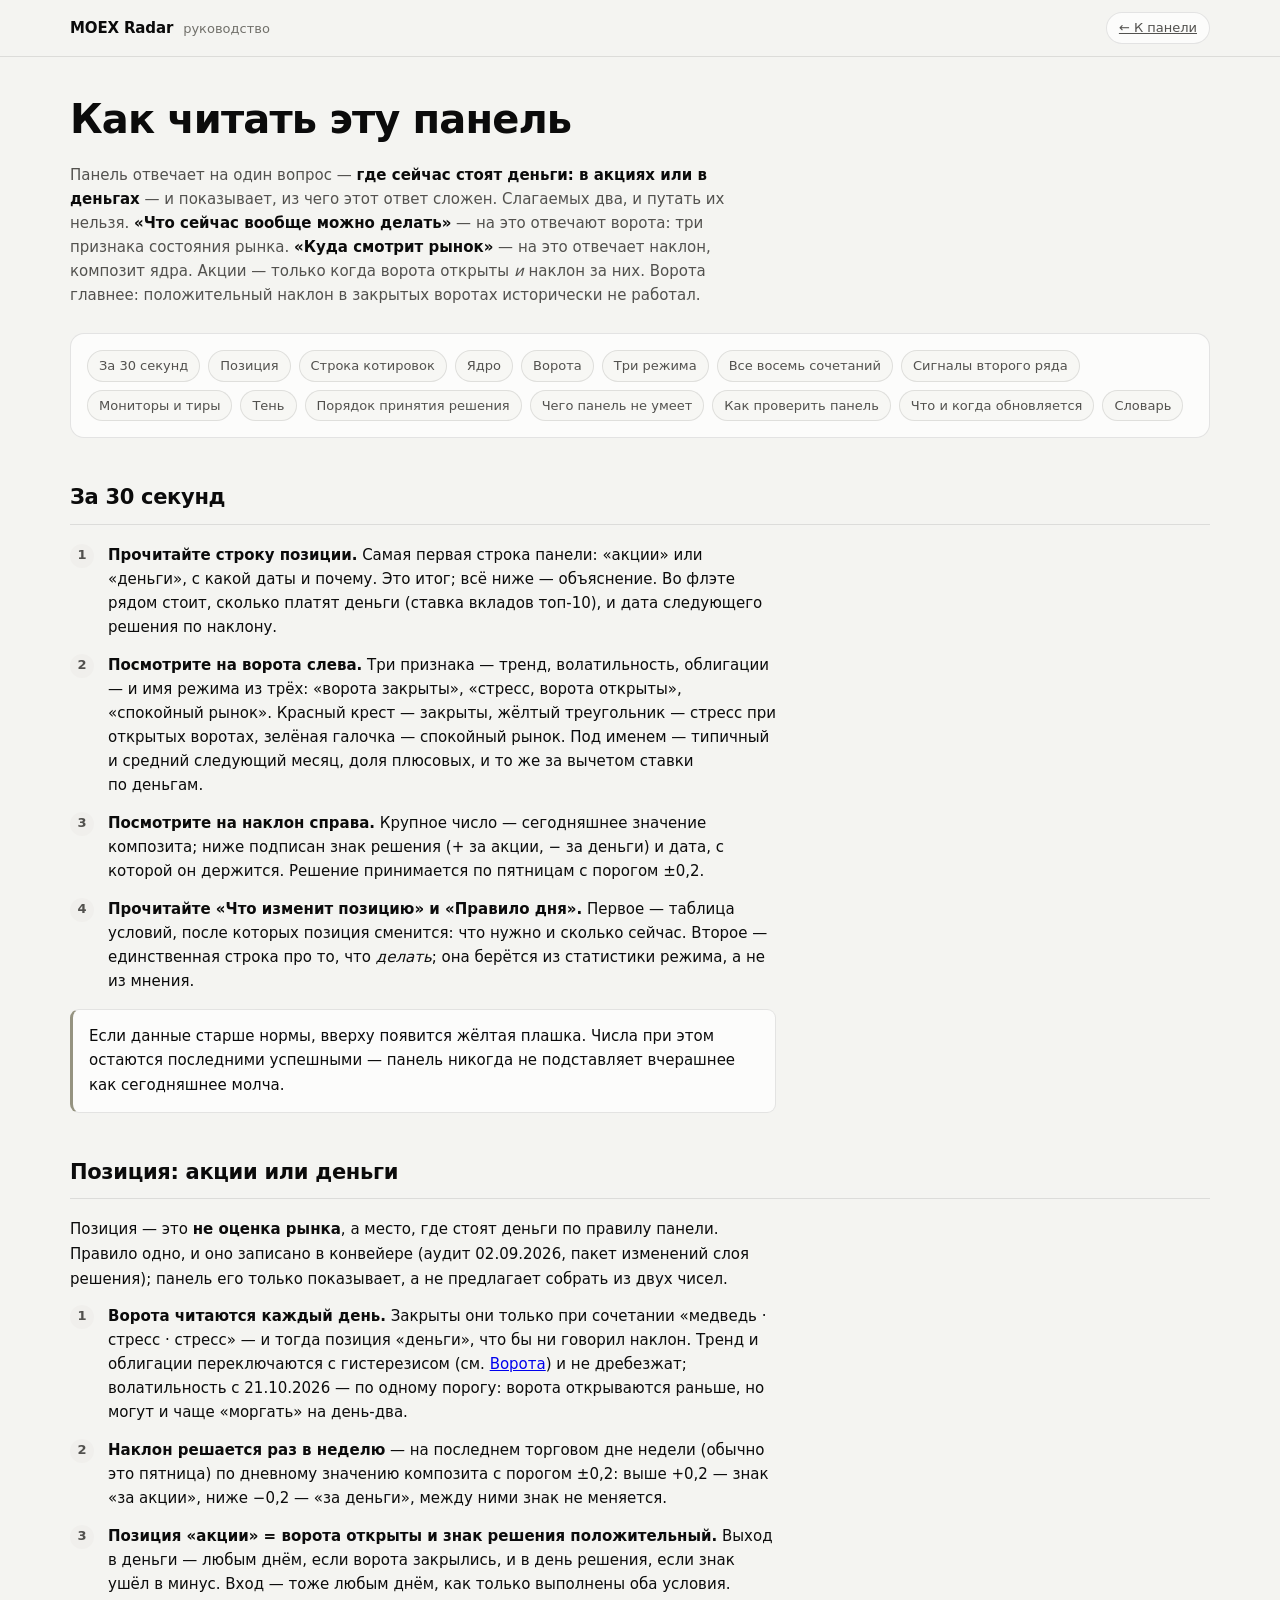
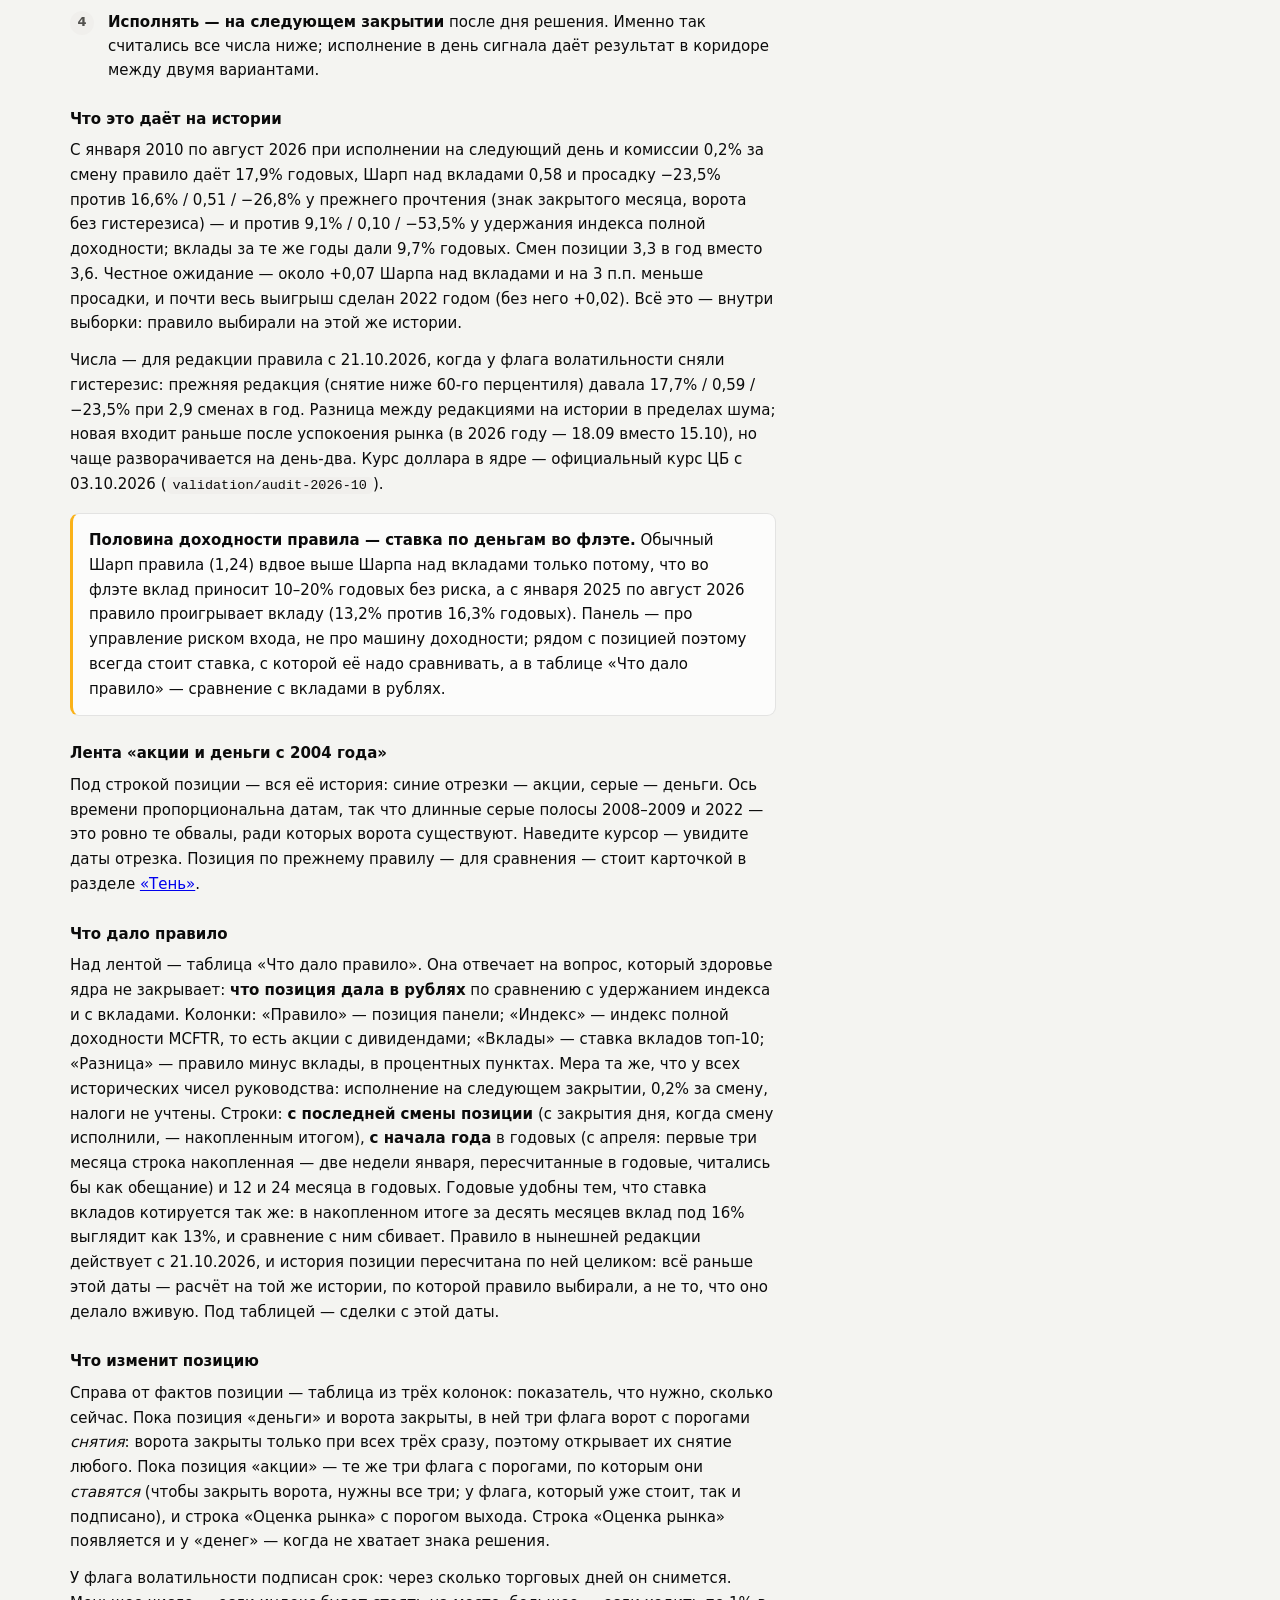
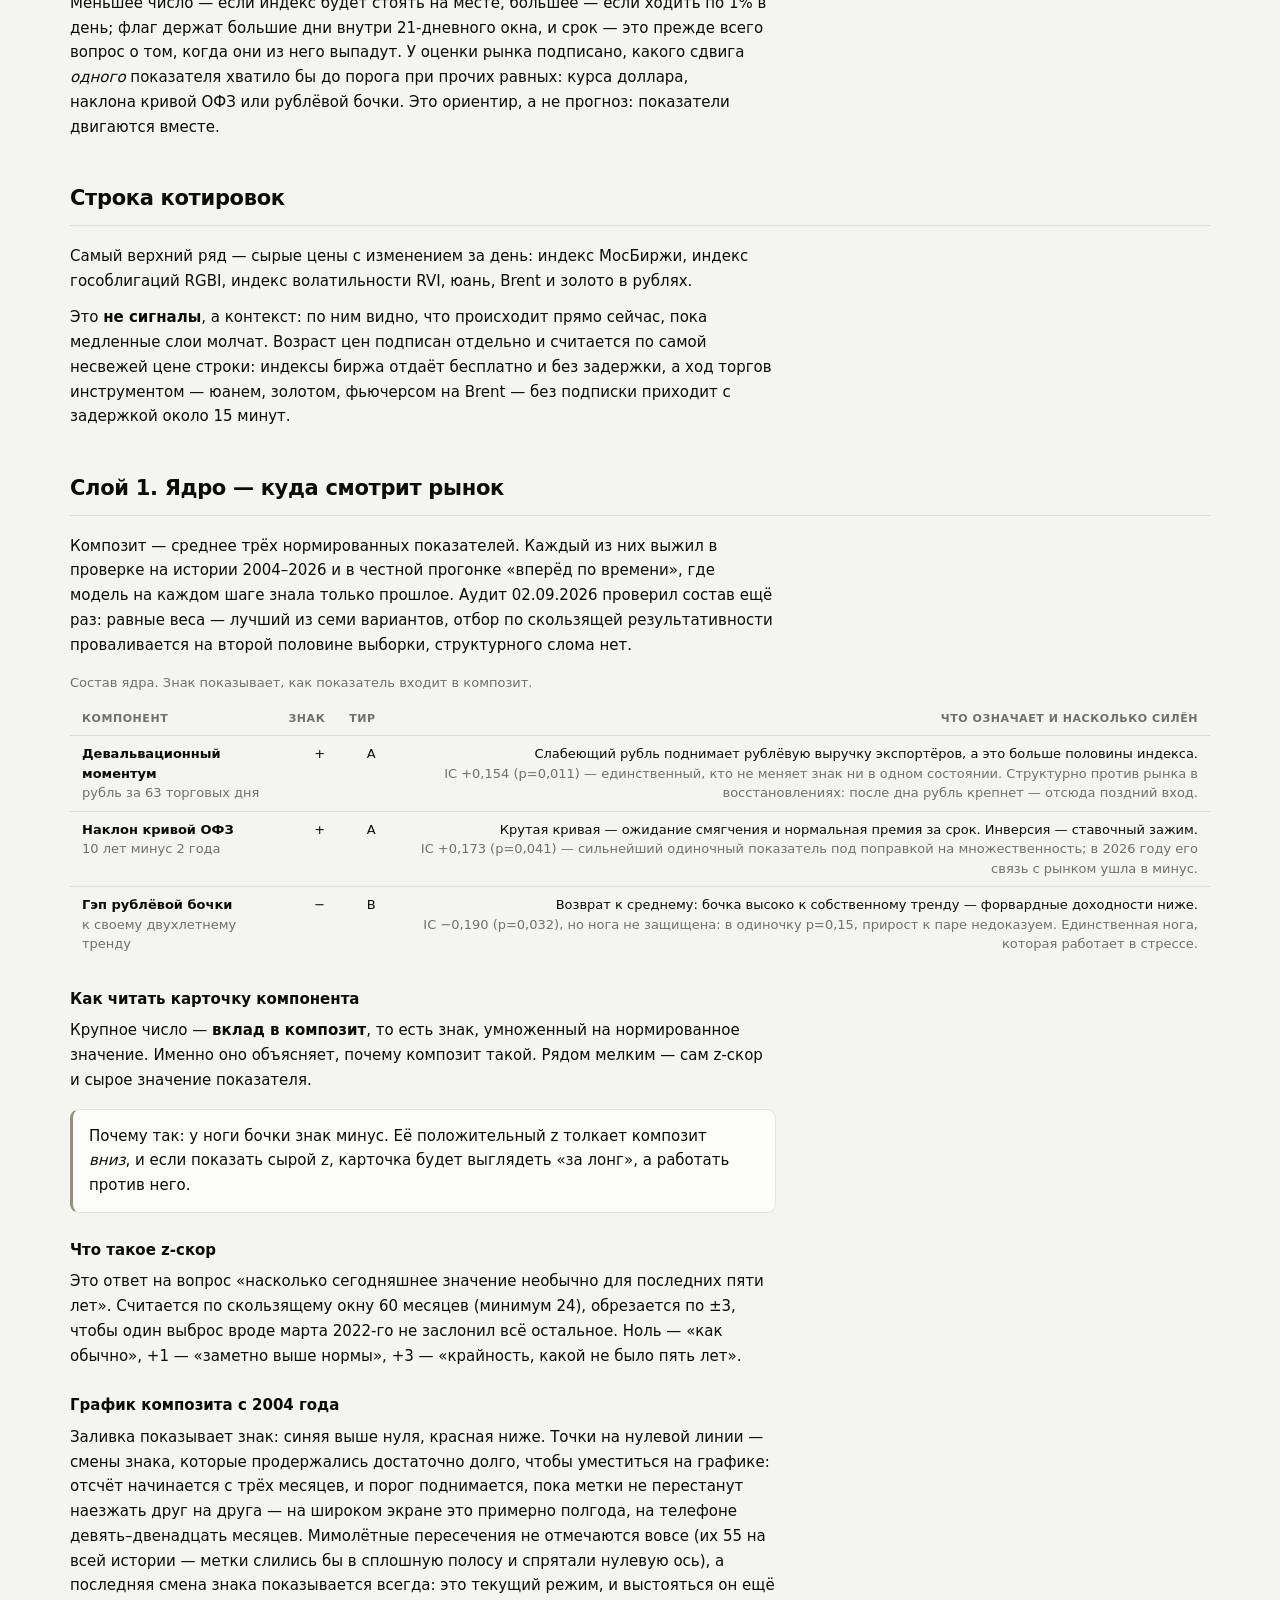
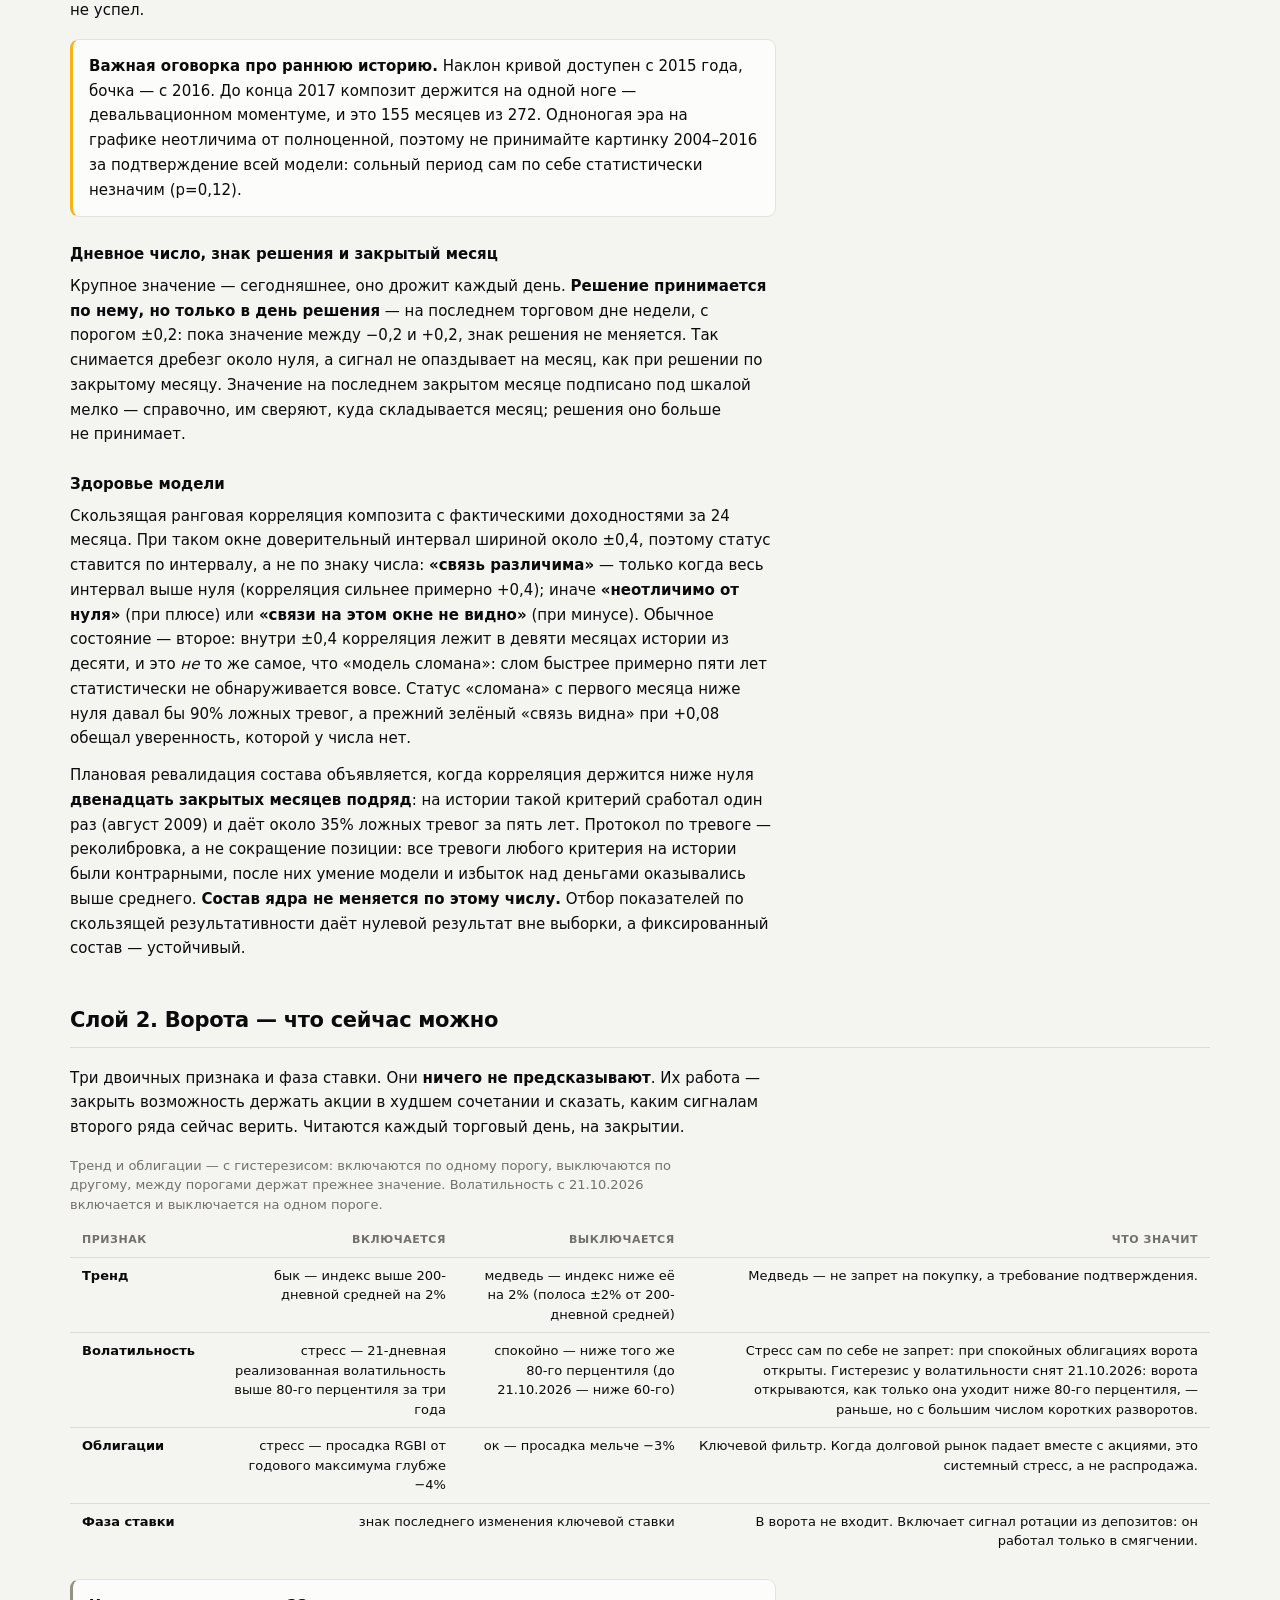
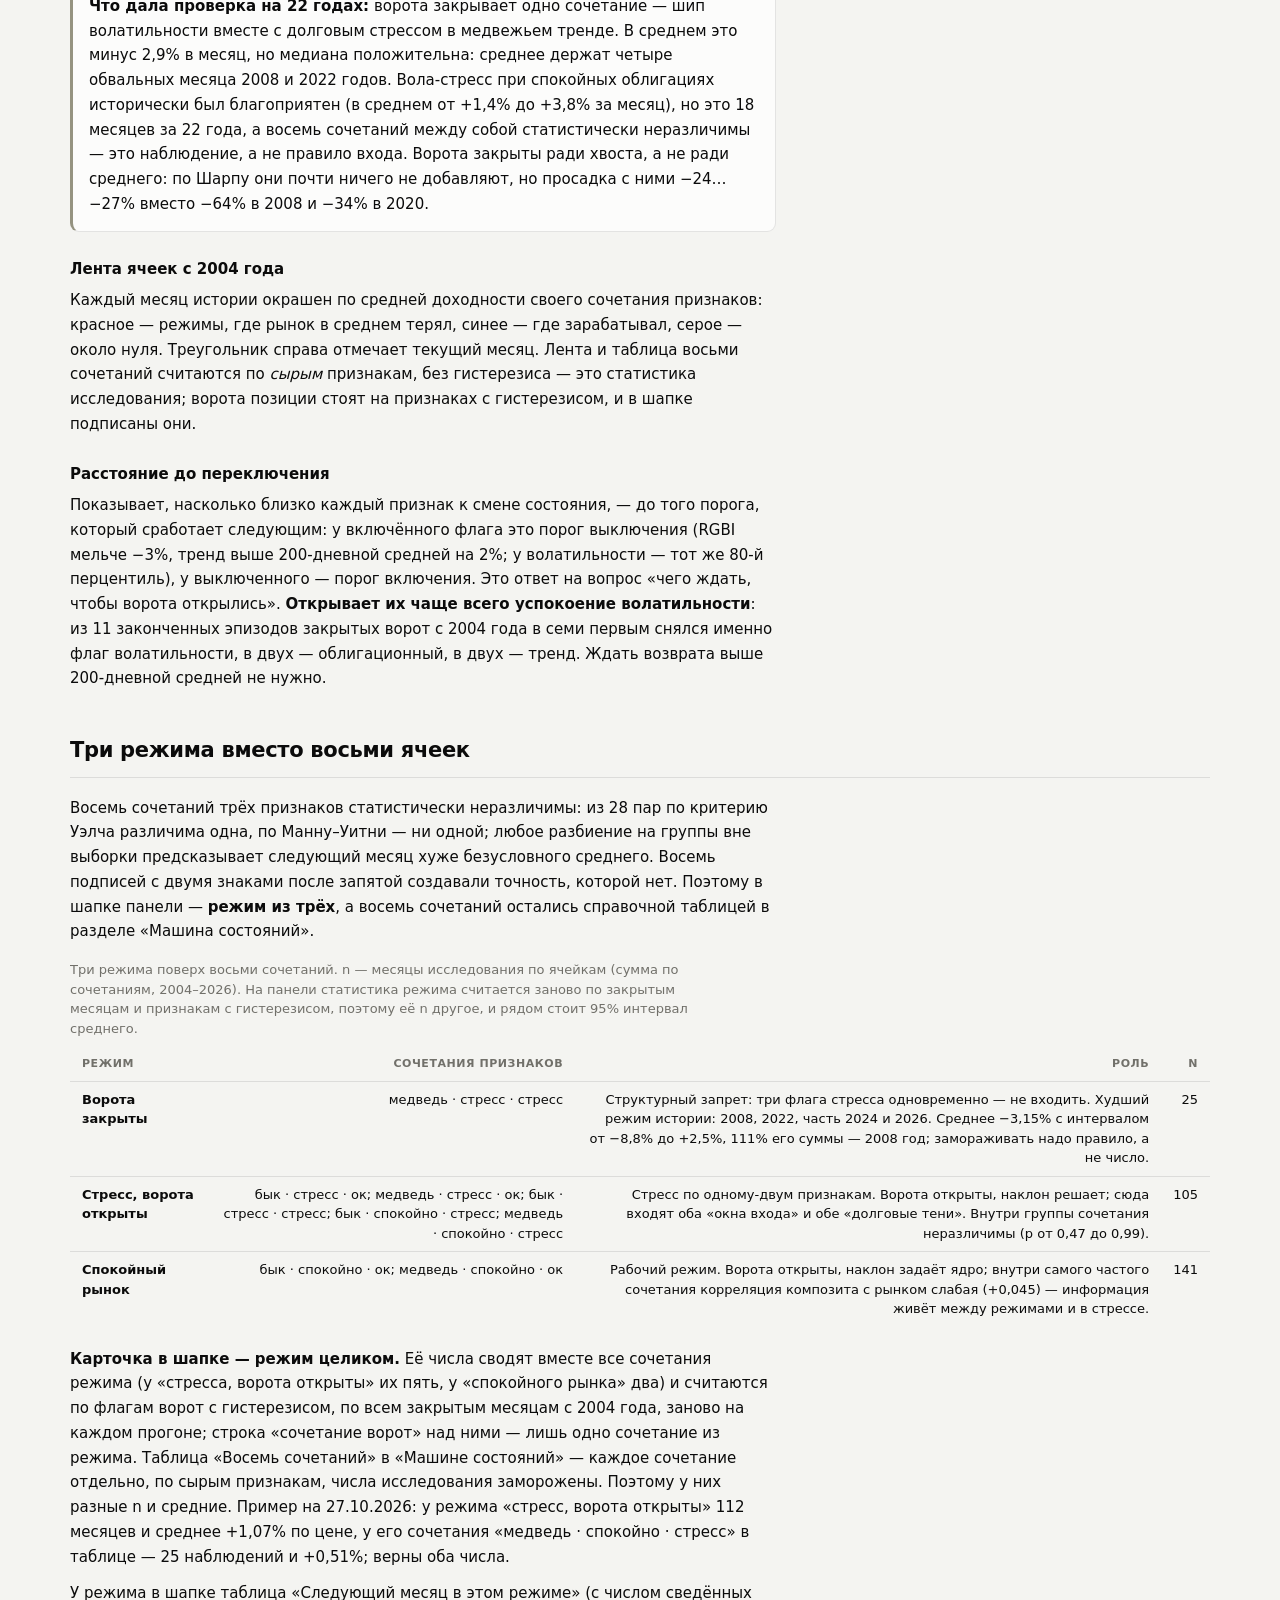
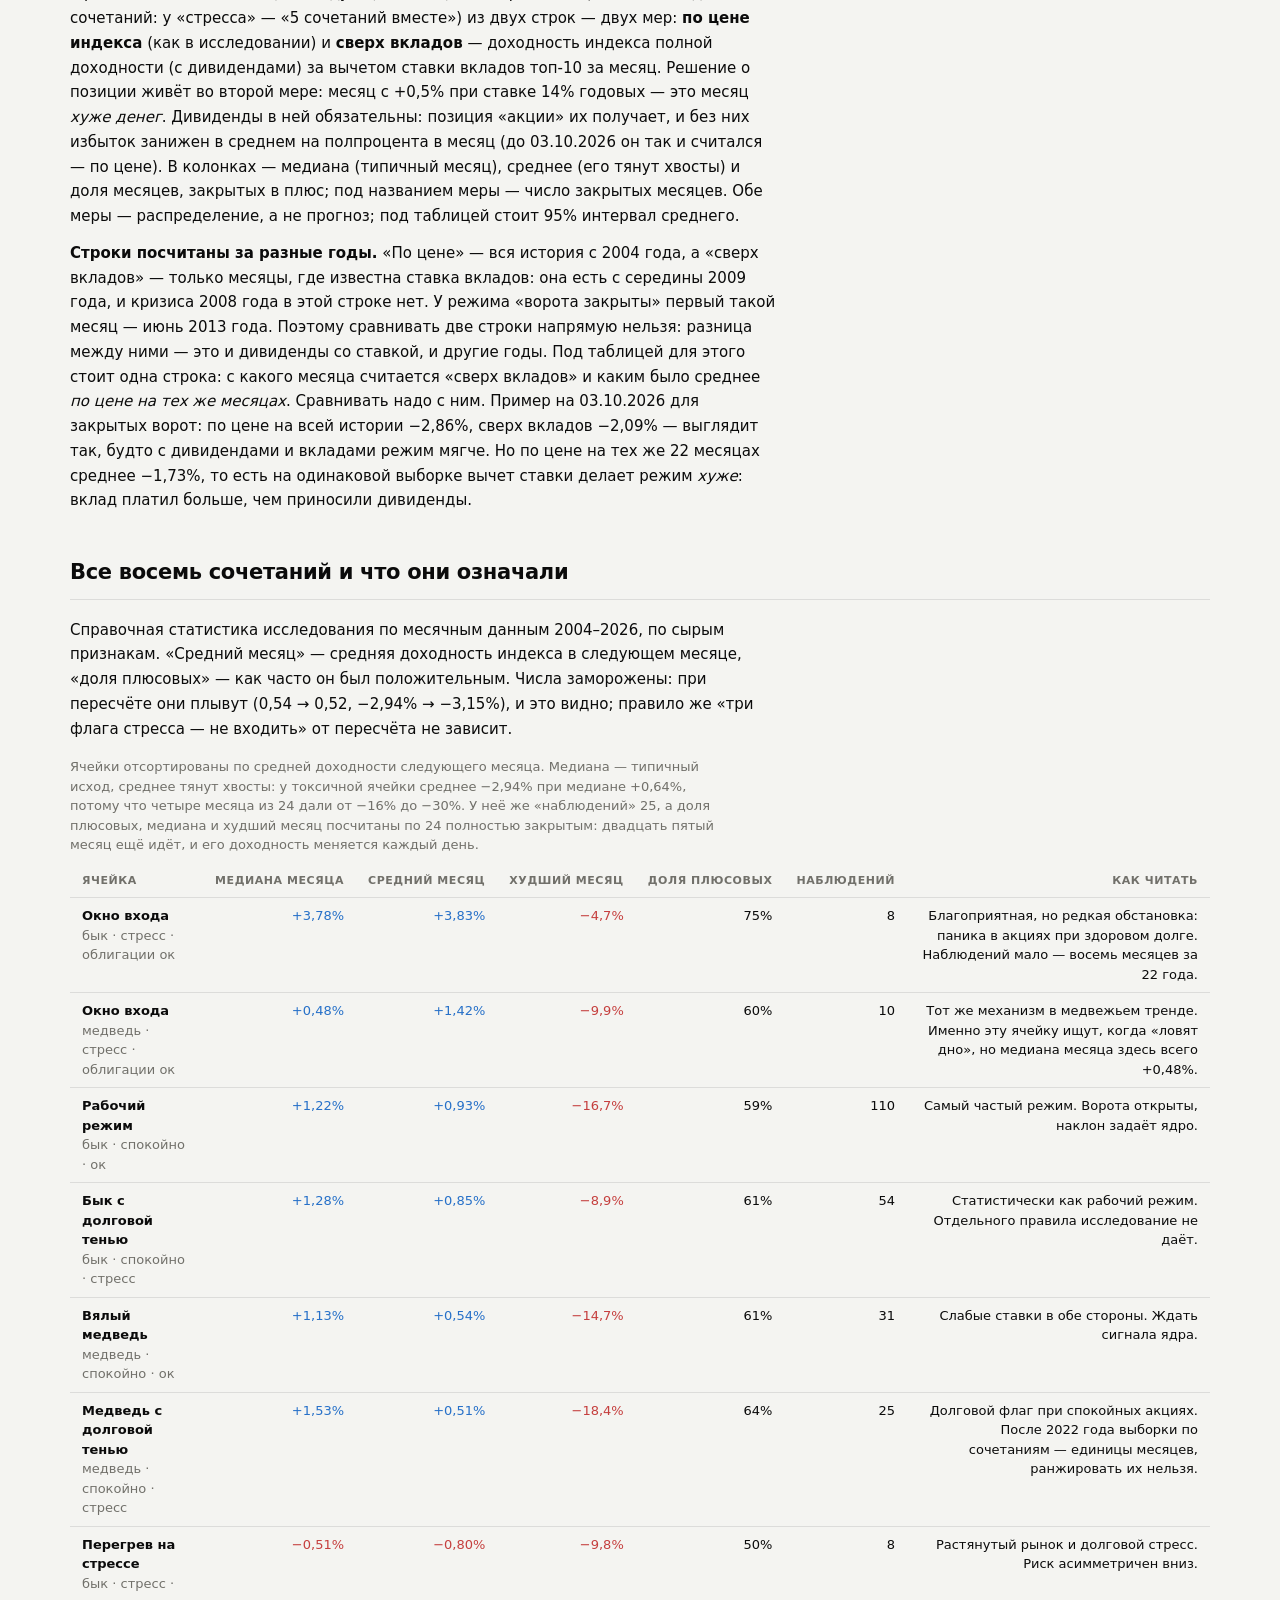
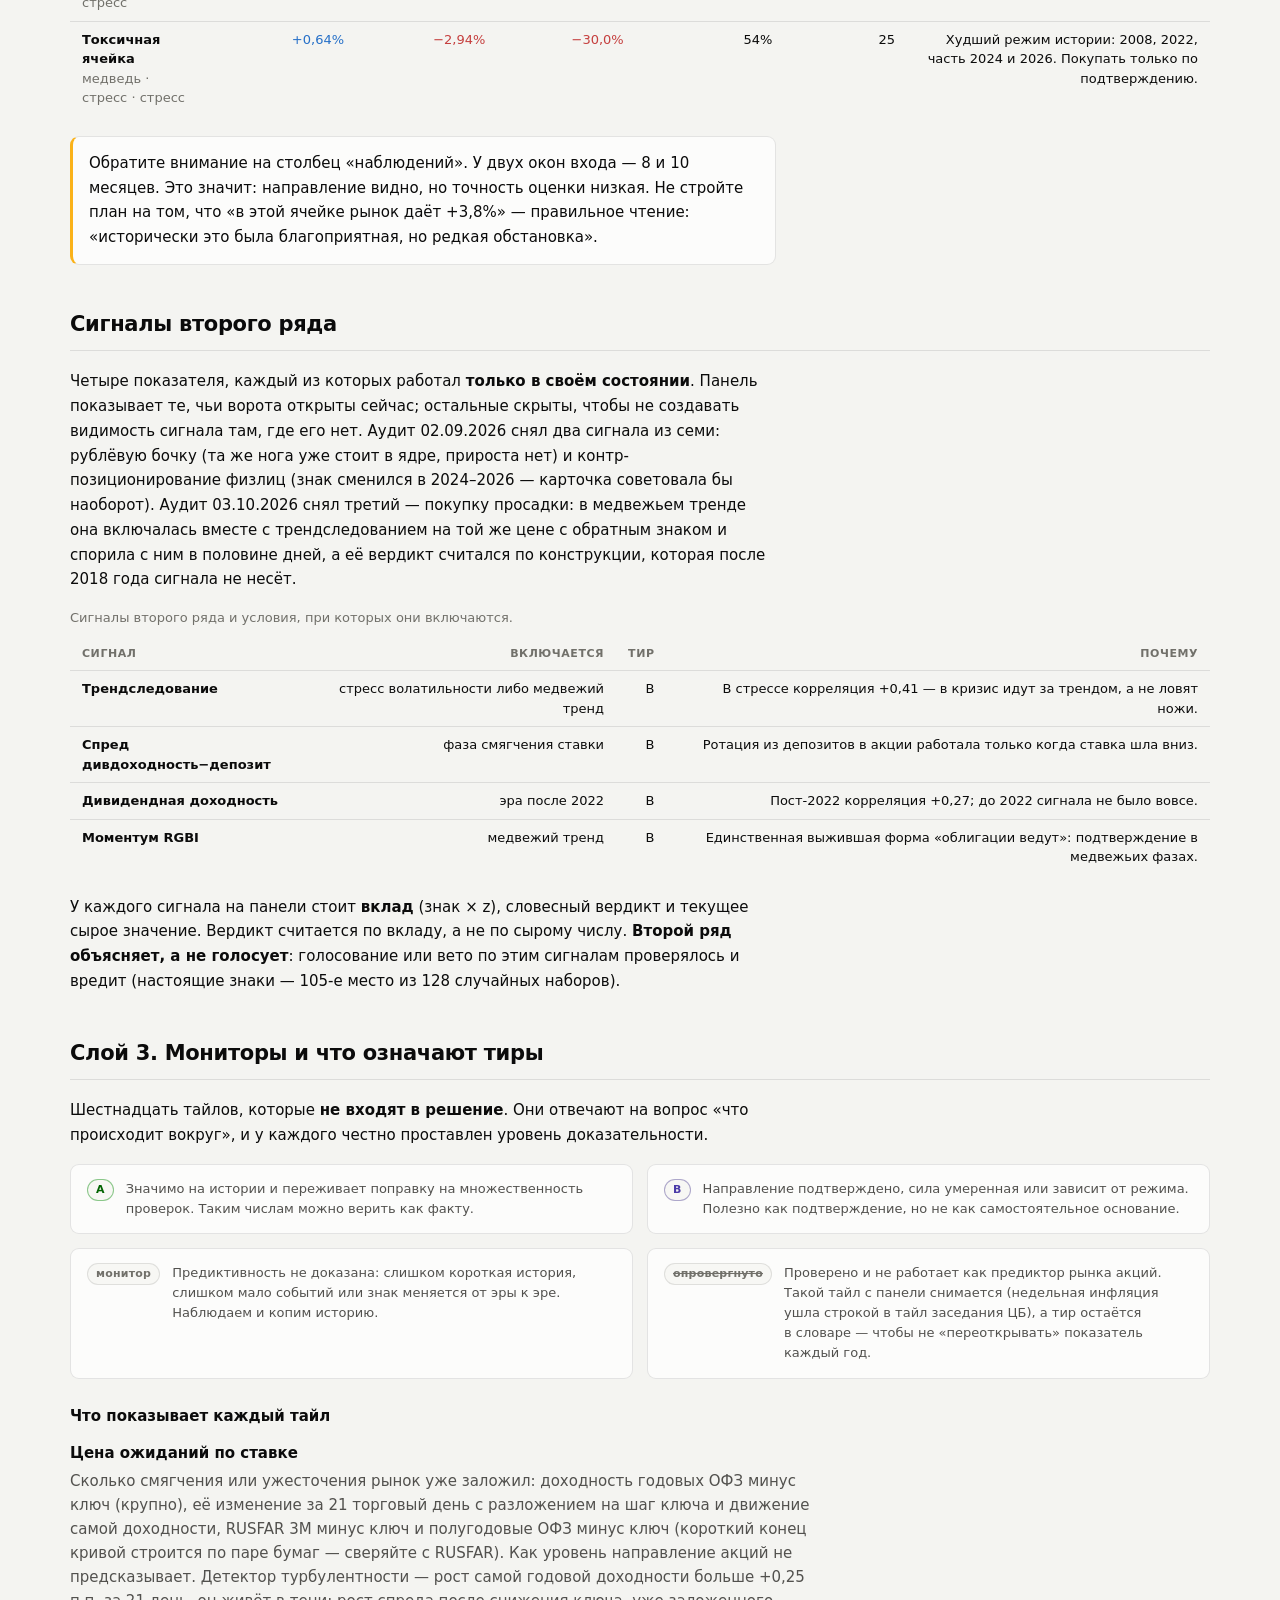
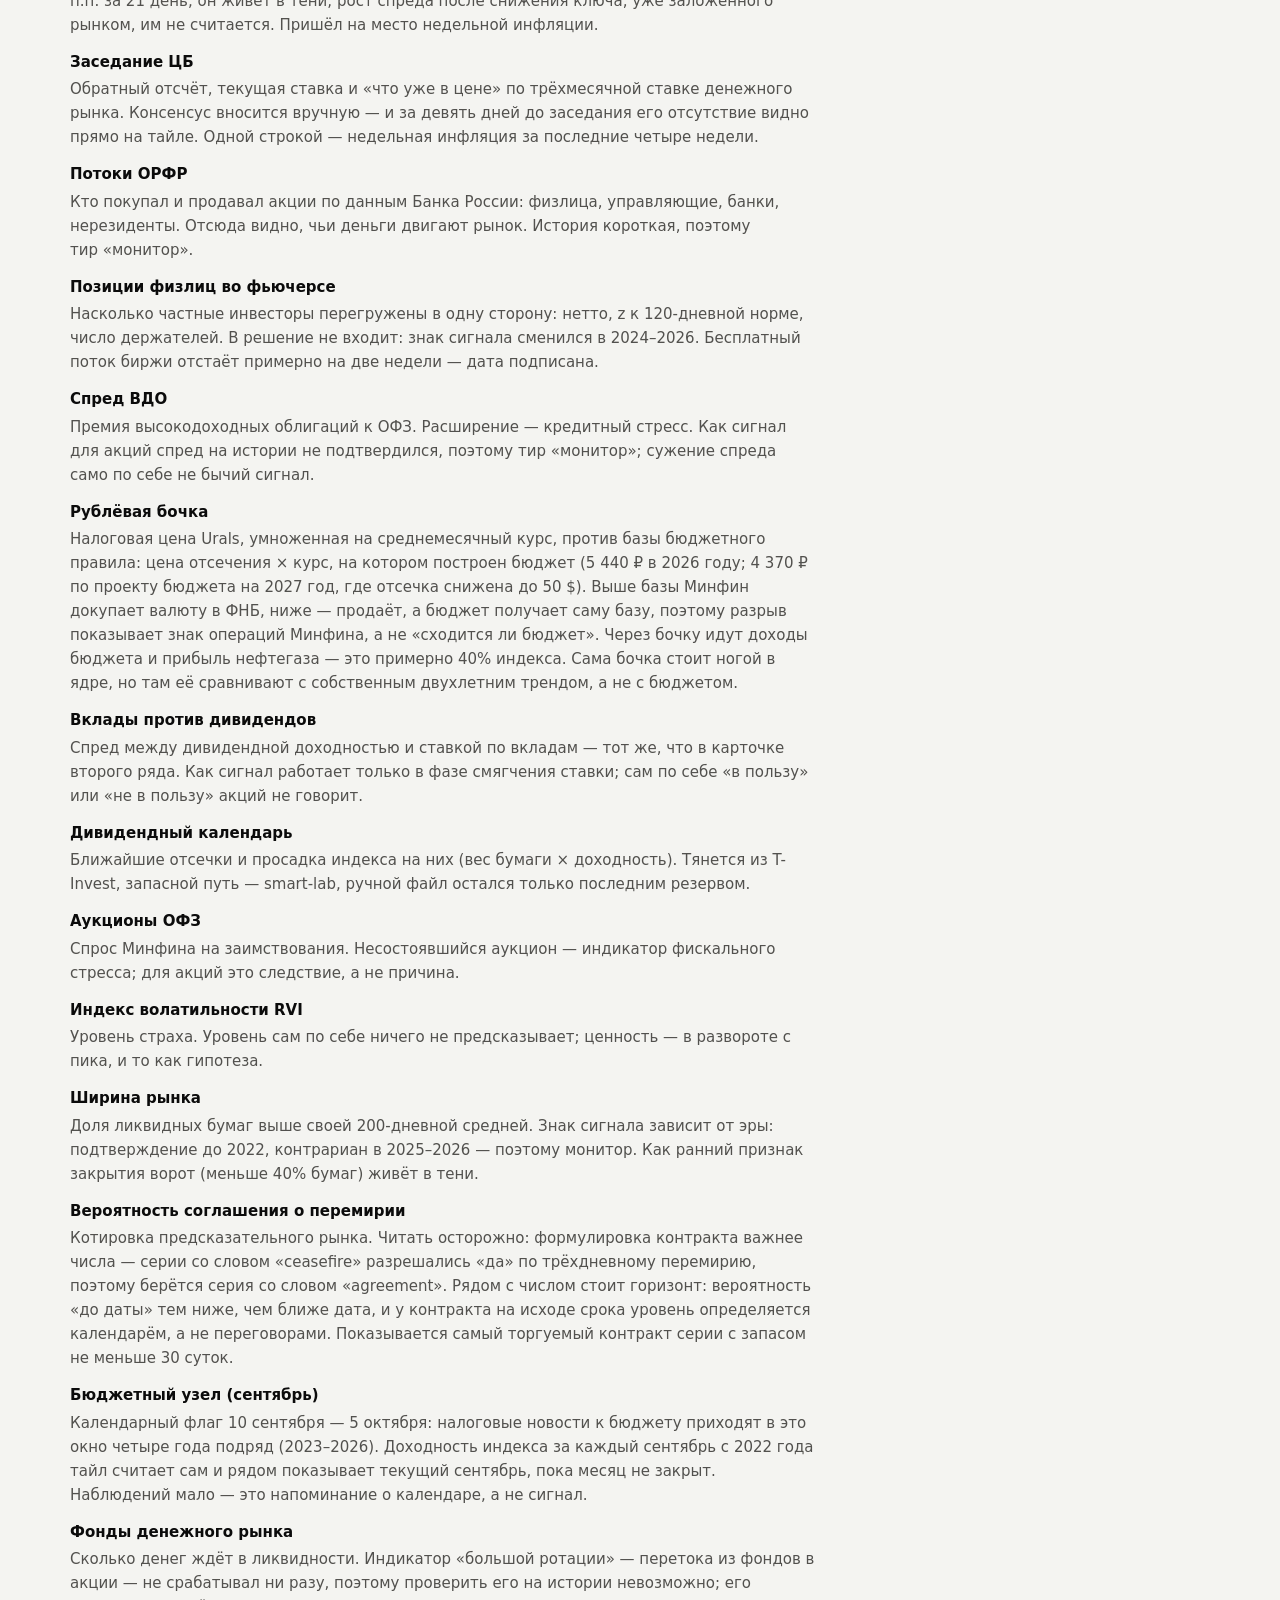
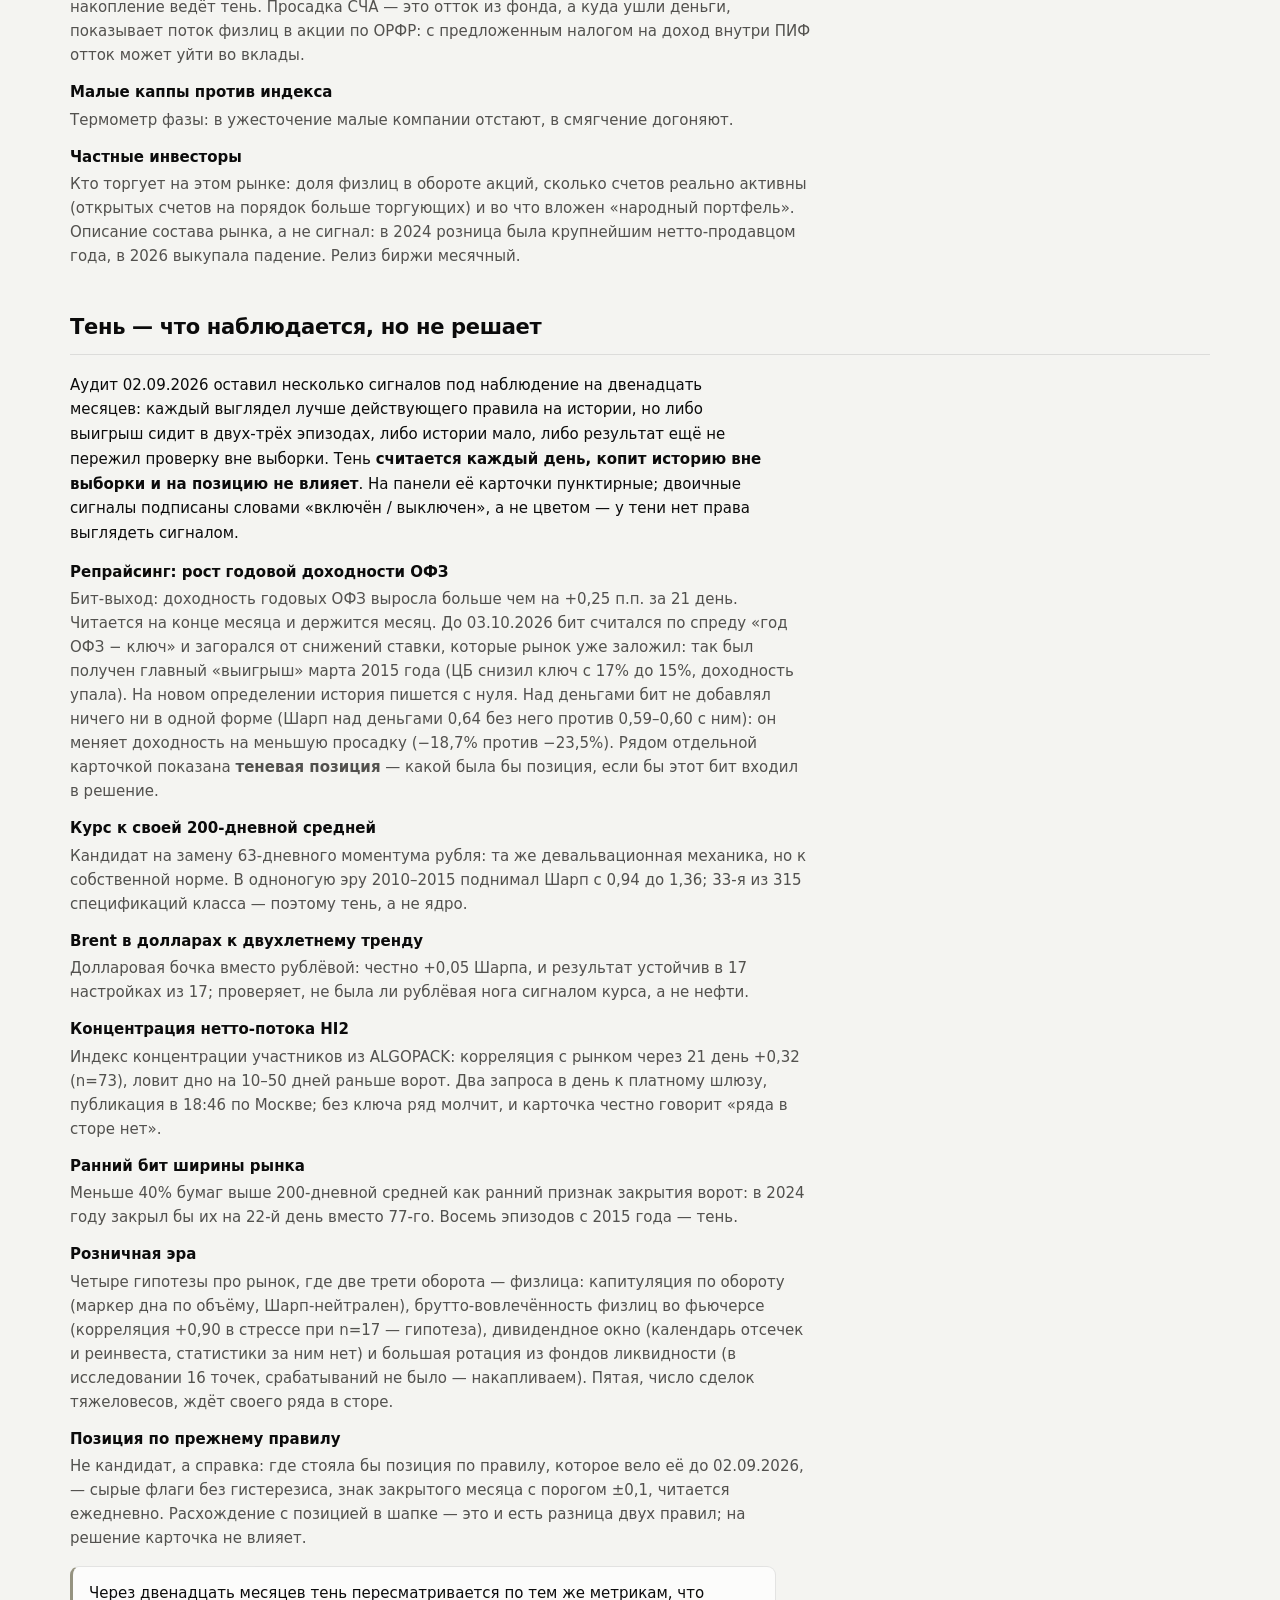
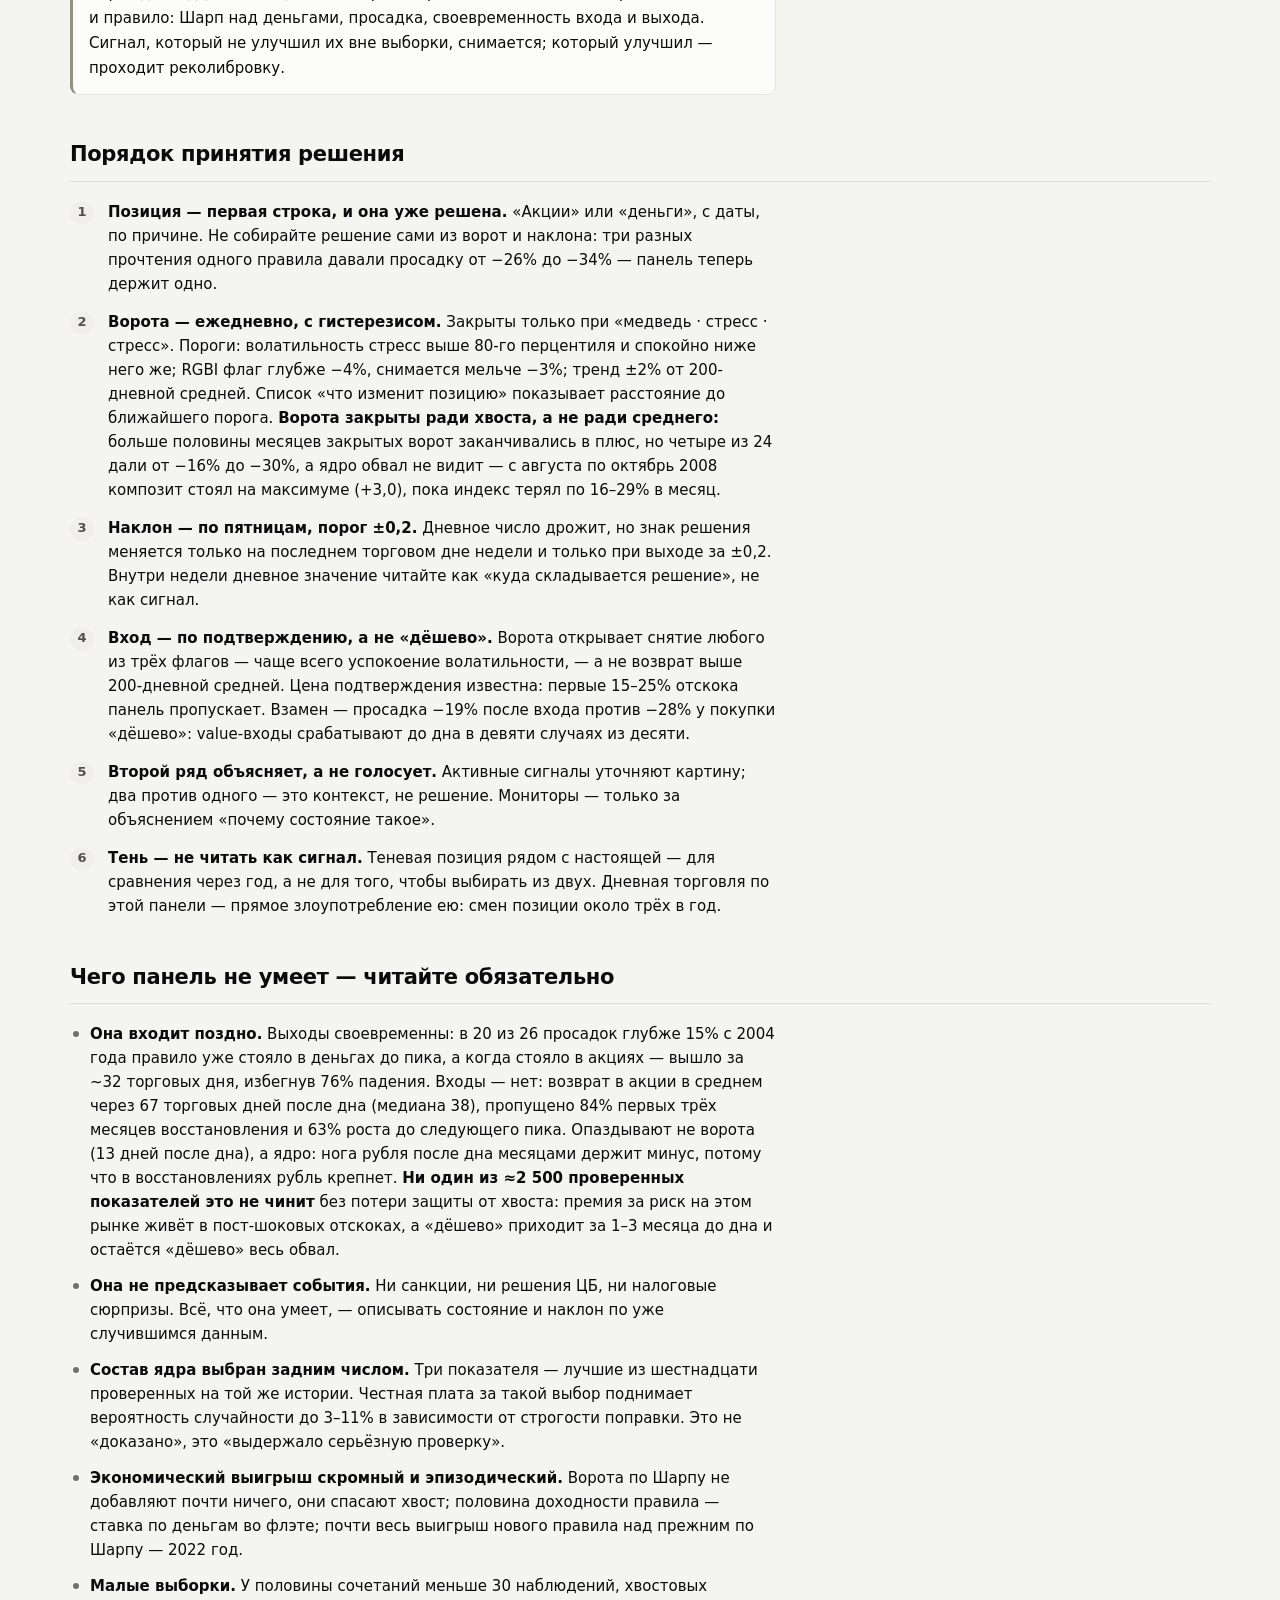
==== web/guide.html @ 6bbcda62 "Витрина: статистика режима — все сочетания вместе, подпись таблицы сочетаний без «той же ячейки» 27." ====
<!doctype html>
<html lang="ru" data-theme="">
<head>
<meta charset="utf-8">
<meta name="viewport" content="width=device-width, initial-scale=1, viewport-fit=cover">
<title>Как читать MOEX Radar — руководство</title>
<meta name="description" content="Подробное руководство по панели MOEX Radar: позиция, ворота, наклон, три режима, что показывает каждый слой, как принимать решение, чего панель не умеет.">
<meta name="color-scheme" content="light dark">
<link rel="icon" href="favicon.svg" type="image/svg+xml">
<link rel="stylesheet" href="styles.css">
<script>
  try {
    var t = localStorage.getItem('moex-radar-theme');
    if (t === 'light' || t === 'dark') document.documentElement.dataset.theme = t;
    var q = (location.search.match(/[?&]theme=(light|dark)/) || [])[1];
    if (q) document.documentElement.dataset.theme = q;
  } catch (e) {}
</script>
</head>
<body>
<a class="skip" href="#main">К содержимому</a>

<header class="top">
  <div class="top__in">
    <div class="brand">
      <a class="brand__name" href="./" style="text-decoration:none;color:inherit">MOEX&nbsp;Radar</a>
      <span class="brand__sub">руководство</span>
    </div>
    <span class="top__spacer"></span>
    <div class="top__tools">
      <a class="pill" href="./">← К панели</a>
    </div>
  </div>
</header>

<main class="wrap guide" id="main">

  <h1 class="guide__h1">Как читать эту панель</h1>
  <p class="guide__lead">
    Панель отвечает на один вопрос — <b>где сейчас стоят деньги: в акциях или в
    деньгах</b> — и показывает, из чего этот ответ сложен. Слагаемых два, и путать их
    нельзя. <b>«Что сейчас вообще можно делать»</b> — на это отвечают ворота: три
    признака состояния рынка. <b>«Куда смотрит рынок»</b> — на это отвечает наклон,
    композит ядра. Акции — только когда ворота открыты <em>и</em> наклон за них.
    Ворота главнее: положительный наклон в закрытых воротах исторически не работал.
  </p>

  <nav class="guide__toc" aria-label="Содержание">
    <a href="#quick">За 30 секунд</a>
    <a href="#position">Позиция</a>
    <a href="#quotes">Строка котировок</a>
    <a href="#core">Ядро</a>
    <a href="#states">Ворота</a>
    <a href="#regimes">Три режима</a>
    <a href="#cells">Все восемь сочетаний</a>
    <a href="#second">Сигналы второго ряда</a>
    <a href="#monitors">Мониторы и тиры</a>
    <a href="#shadow">Тень</a>
    <a href="#workflow">Порядок принятия решения</a>
    <a href="#limits">Чего панель не умеет</a>
    <a href="#trust">Как проверить панель</a>
    <a href="#schedule">Что и когда обновляется</a>
    <a href="#glossary">Словарь</a>
  </nav>

  <!-- ─────────────────────────────────────────────────────────── быстро -->
  <section class="guide__sec" id="quick">
    <h2>За 30 секунд</h2>
    <ol class="guide__steps">
      <li><b>Прочитайте строку позиции.</b> Самая первая строка панели: «акции» или
        «деньги», с какой даты и почему. Это итог; всё ниже — объяснение. Во флэте рядом
        стоит, сколько платят деньги (ставка вкладов топ-10), и дата следующего решения
        по наклону.</li>
      <li><b>Посмотрите на ворота слева.</b> Три признака — тренд, волатильность,
        облигации — и имя режима из трёх: «ворота закрыты», «стресс, ворота открыты»,
        «спокойный рынок». Красный крест — закрыты, жёлтый треугольник — стресс при
        открытых воротах, зелёная галочка — спокойный рынок. Под именем — типичный и средний
        следующий месяц, доля плюсовых, и то же за вычетом ставки по деньгам.</li>
      <li><b>Посмотрите на наклон справа.</b> Крупное число — сегодняшнее значение
        композита; ниже подписан знак решения (+ за акции, − за деньги) и дата, с которой
        он держится. Решение принимается по пятницам с порогом ±0,2.</li>
      <li><b>Прочитайте «Что изменит позицию» и «Правило дня».</b> Первое — таблица
        условий, после которых позиция сменится: что нужно и сколько сейчас. Второе —
        единственная строка про то, что <em>делать</em>; она берётся из статистики
        режима, а не из мнения.</li>
    </ol>
    <p class="guide__note">
      Если данные старше нормы, вверху появится жёлтая плашка. Числа при этом остаются
      последними успешными — панель никогда не подставляет вчерашнее как сегодняшнее молча.
    </p>
  </section>

  <!-- ────────────────────────────────────────────────────────── позиция -->
  <section class="guide__sec" id="position">
    <h2>Позиция: акции или деньги</h2>
    <p>Позиция — это <b>не оценка рынка</b>, а место, где стоят деньги по правилу панели.
      Правило одно, и оно записано в конвейере (аудит 02.09.2026, пакет изменений слоя
      решения); панель его только показывает, а не предлагает собрать из двух чисел.</p>
    <ol class="guide__steps">
      <li><b>Ворота читаются каждый день.</b> Закрыты они только при сочетании
        «медведь · стресс · стресс» — и тогда позиция «деньги», что бы ни говорил наклон.
        Тренд и облигации переключаются с гистерезисом (см. <a href="#states">Ворота</a>) и
        не дребезжат; волатильность с 21.10.2026 — по одному порогу: ворота открываются
        раньше, но могут и чаще «моргать» на день-два.</li>
      <li><b>Наклон решается раз в неделю</b> — на последнем торговом дне недели (обычно
        это пятница) по дневному значению композита с порогом ±0,2: выше +0,2 — знак
        «за акции», ниже −0,2 — «за деньги», между ними знак не меняется.</li>
      <li><b>Позиция «акции» = ворота открыты и знак решения положительный.</b> Выход в
        деньги — любым днём, если ворота закрылись, и в день решения, если знак ушёл в
        минус. Вход — тоже любым днём, как только выполнены оба условия.</li>
      <li><b>Исполнять — на следующем закрытии</b> после дня решения. Именно так
        считались все числа ниже; исполнение в день сигнала даёт результат в коридоре
        между двумя вариантами.</li>
    </ol>
    <h3>Что это даёт на истории</h3>
    <p>С января 2010 по август 2026 при исполнении на следующий день и комиссии 0,2% за
      смену правило даёт 17,9% годовых, Шарп над вкладами 0,58 и просадку −23,5% против
      16,6% / 0,51 / −26,8% у прежнего прочтения (знак закрытого месяца, ворота без
      гистерезиса) — и против 9,1% / 0,10 / −53,5% у удержания индекса полной доходности;
      вклады за те же годы дали 9,7% годовых. Смен позиции 3,3 в год вместо 3,6. Честное
      ожидание — около +0,07 Шарпа над вкладами и на 3 п.п. меньше просадки, и почти весь
      выигрыш сделан 2022 годом (без него +0,02). Всё это — внутри выборки: правило
      выбирали на этой же истории.</p>
    <p>Числа — для редакции правила с 21.10.2026, когда у флага волатильности сняли
      гистерезис: прежняя редакция (снятие ниже 60-го перцентиля) давала 17,7% / 0,59 /
      −23,5% при 2,9 сменах в год. Разница между редакциями на истории в пределах шума;
      новая входит раньше после успокоения рынка (в 2026 году — 18.09 вместо 15.10), но
      чаще разворачивается на день-два. Курс доллара в ядре — официальный курс ЦБ с
      03.10.2026 (<code>validation/audit-2026-10</code>).</p>
    <p class="guide__warn">
      <b>Половина доходности правила — ставка по деньгам во флэте.</b> Обычный Шарп правила
      (1,24) вдвое выше Шарпа над вкладами только потому, что во флэте вклад приносит
      10–20% годовых без риска, а с января 2025 по август 2026 правило проигрывает вкладу
      (13,2% против 16,3% годовых). Панель — про управление риском входа, не про машину
      доходности; рядом с позицией поэтому всегда стоит ставка, с которой её надо
      сравнивать, а в таблице «Что дало правило» — сравнение с вкладами в рублях.
    </p>
    <h3>Лента «акции и деньги с 2004 года»</h3>
    <p>Под строкой позиции — вся её история: синие отрезки — акции, серые — деньги. Ось
      времени пропорциональна датам, так что длинные серые полосы 2008–2009 и 2022 —
      это ровно те обвалы, ради которых ворота существуют. Наведите курсор — увидите даты
      отрезка. Позиция по прежнему правилу — для сравнения — стоит карточкой в разделе
      <a href="#shadow">«Тень»</a>.</p>
    <h3 id="journal">Что дало правило</h3>
    <p>Над лентой — таблица «Что дало правило». Она отвечает на вопрос, который здоровье
      ядра не закрывает: <b>что позиция дала в рублях</b> по сравнению с удержанием индекса
      и с вкладами. Колонки: «Правило» — позиция панели; «Индекс» — индекс полной
      доходности MCFTR, то есть акции с дивидендами; «Вклады» — ставка вкладов топ-10;
      «Разница» — правило минус вклады, в процентных пунктах. Мера та же, что у всех
      исторических чисел руководства: исполнение на следующем закрытии, 0,2% за смену,
      налоги не учтены. Строки: <b>с последней смены позиции</b> (с закрытия дня, когда
      смену исполнили, — накопленным итогом), <b>с начала года</b> в годовых (с апреля:
      первые три месяца строка накопленная — две недели января, пересчитанные в годовые,
      читались бы как обещание) и 12 и 24 месяца в годовых. Годовые удобны тем, что
      ставка вкладов котируется так же: в накопленном итоге за десять месяцев вклад под
      16% выглядит как 13%, и сравнение с ним сбивает. Правило в нынешней редакции действует с 21.10.2026, и
      история позиции пересчитана по ней целиком: всё раньше этой даты — расчёт на той
      же истории, по которой правило выбирали, а не то, что оно делало вживую. Под
      таблицей — сделки с этой даты.</p>
    <h3 id="switch">Что изменит позицию</h3>
    <p>Справа от фактов позиции — таблица из трёх колонок: показатель, что нужно, сколько
      сейчас. Пока позиция «деньги» и ворота закрыты, в ней три флага ворот с порогами
      <em>снятия</em>: ворота закрыты только при всех трёх сразу, поэтому открывает их
      снятие любого. Пока позиция «акции» — те же три флага с порогами, по которым они
      <em>ставятся</em> (чтобы закрыть ворота, нужны все три; у флага, который уже стоит,
      так и подписано), и строка «Оценка рынка» с порогом выхода. Строка «Оценка рынка»
      появляется и у «денег» — когда не хватает знака решения.</p>
    <p>У флага волатильности подписан срок: через сколько торговых дней он снимется.
      Меньшее число — если индекс будет стоять на месте, большее — если ходить по 1% в
      день; флаг держат большие дни внутри 21-дневного окна, и срок — это прежде всего
      вопрос о том, когда они из него выпадут. У оценки рынка подписано, какого сдвига
      <em>одного</em> показателя хватило бы до порога при прочих равных: курса доллара,
      наклона кривой ОФЗ или рублёвой бочки. Это ориентир, а не прогноз: показатели
      двигаются вместе.</p>
  </section>

  <!-- ────────────────────────────────────────────────────────── котировки -->
  <section class="guide__sec" id="quotes">
    <h2>Строка котировок</h2>
    <p>Самый верхний ряд — сырые цены с изменением за день: индекс МосБиржи, индекс
      гособлигаций RGBI, индекс волатильности RVI, юань, Brent и золото в рублях.</p>
    <p>Это <b>не сигналы</b>, а контекст: по ним видно, что происходит прямо сейчас, пока
      медленные слои молчат. Возраст цен подписан отдельно и считается по самой несвежей
      цене строки: индексы биржа отдаёт бесплатно и без задержки, а ход торгов инструментом —
      юанем, золотом, фьючерсом на Brent — без подписки приходит с задержкой около 15 минут.</p>
  </section>

  <!-- ───────────────────────────────────────────────────────────── ядро -->
  <section class="guide__sec" id="core">
    <h2>Слой 1. Ядро — куда смотрит рынок</h2>

    <p>Композит — среднее трёх нормированных показателей. Каждый из них выжил в проверке на
      истории 2004–2026 и в честной прогонке «вперёд по времени», где модель на каждом шаге
      знала только прошлое. Аудит 02.09.2026 проверил состав ещё раз: равные веса — лучший
      из семи вариантов, отбор по скользящей результативности проваливается на второй
      половине выборки, структурного слома нет.</p>

    <div class="guide__table-wrap">
      <table class="data guide__table">
        <caption>Состав ядра. Знак показывает, как показатель входит в композит.</caption>
        <thead>
          <tr><th scope="col">Компонент</th><th scope="col">Знак</th><th scope="col">Тир</th>
              <th scope="col">Что означает и насколько силён</th></tr>
        </thead>
        <tbody>
          <tr>
            <th scope="row">Девальвационный моментум<br><span class="guide__dim">рубль за 63 торговых дня</span></th>
            <td>+</td><td>A</td>
            <td>Слабеющий рубль поднимает рублёвую выручку экспортёров, а это больше половины индекса.
              <br><span class="guide__dim">IC +0,154 (p=0,011) — единственный, кто не меняет знак ни в одном состоянии. Структурно против рынка в восстановлениях: после дна рубль крепнет — отсюда поздний вход.</span></td>
          </tr>
          <tr>
            <th scope="row">Наклон кривой ОФЗ<br><span class="guide__dim">10 лет минус 2 года</span></th>
            <td>+</td><td>A</td>
            <td>Крутая кривая — ожидание смягчения и нормальная премия за срок. Инверсия — ставочный зажим.
              <br><span class="guide__dim">IC +0,173 (p=0,041) — сильнейший одиночный показатель под поправкой на множественность; в 2026 году его связь с рынком ушла в минус.</span></td>
          </tr>
          <tr>
            <th scope="row">Гэп рублёвой бочки<br><span class="guide__dim">к своему двухлетнему тренду</span></th>
            <td>−</td><td>B</td>
            <td>Возврат к среднему: бочка высоко к собственному тренду — форвардные доходности ниже.
              <br><span class="guide__dim">IC −0,190 (p=0,032), но нога не защищена: в одиночку p=0,15, прирост к паре недоказуем. Единственная нога, которая работает в стрессе.</span></td>
          </tr>
        </tbody>
      </table>
    </div>

    <h3>Как читать карточку компонента</h3>
    <p>Крупное число — <b>вклад в композит</b>, то есть знак, умноженный на нормированное
      значение. Именно оно объясняет, почему композит такой. Рядом мелким — сам
      z-скор и сырое значение показателя.</p>
    <p class="guide__note">
      Почему так: у ноги бочки знак минус. Её положительный z толкает композит <em>вниз</em>,
      и если показать сырой z, карточка будет выглядеть «за лонг», а работать против него.
    </p>

    <h3>Что такое z-скор</h3>
    <p>Это ответ на вопрос «насколько сегодняшнее значение необычно для последних пяти лет».
      Считается по скользящему окну 60 месяцев (минимум 24), обрезается по ±3, чтобы один
      выброс вроде марта 2022-го не заслонил всё остальное. Ноль — «как обычно»,
      +1 — «заметно выше нормы», +3 — «крайность, какой не было пять лет».</p>

    <h3>График композита с 2004 года</h3>
    <p>Заливка показывает знак: синяя выше нуля, красная ниже. Точки на нулевой линии — смены
      знака, которые продержались достаточно долго, чтобы уместиться на графике: отсчёт
      начинается с трёх месяцев, и порог поднимается, пока метки не перестанут наезжать
      друг на друга — на широком экране это примерно полгода, на телефоне девять–двенадцать
      месяцев. Мимолётные пересечения не отмечаются вовсе (их 55 на всей истории — метки
      слились бы в сплошную полосу и спрятали нулевую ось), а последняя смена знака
      показывается всегда: это текущий режим, и выстояться он ещё не успел.</p>
    <p class="guide__warn">
      <b>Важная оговорка про раннюю историю.</b> Наклон кривой доступен с 2015 года, бочка —
      с 2016. До конца 2017 композит держится на одной ноге — девальвационном моментуме, и это
      155 месяцев из 272. Одноногая эра на графике неотличима от полноценной, поэтому не
      принимайте картинку 2004–2016 за подтверждение всей модели: сольный период сам по себе
      статистически незначим (p=0,12).
    </p>

    <h3>Дневное число, знак решения и закрытый месяц</h3>
    <p>Крупное значение — сегодняшнее, оно дрожит каждый день. <b>Решение принимается по
      нему, но только в день решения</b> — на последнем торговом дне недели, с порогом
      ±0,2: пока значение между −0,2 и +0,2, знак решения не меняется. Так снимается
      дребезг около нуля, а сигнал не опаздывает на месяц, как при решении по закрытому
      месяцу. Значение на последнем закрытом месяце подписано под шкалой мелко — справочно,
      им сверяют, куда складывается месяц; решения оно больше не принимает.</p>

    <h3>Здоровье модели</h3>
    <p>Скользящая ранговая корреляция композита с фактическими доходностями за 24 месяца.
      При таком окне доверительный интервал шириной около ±0,4, поэтому статус ставится
      по интервалу, а не по знаку числа: <b>«связь различима»</b> — только когда весь
      интервал выше нуля (корреляция сильнее примерно +0,4); иначе <b>«неотличимо от
      нуля»</b> (при плюсе) или <b>«связи на этом окне не видно»</b> (при минусе). Обычное
      состояние — второе: внутри ±0,4 корреляция лежит в девяти месяцах истории из десяти,
      и это <em>не</em> то же самое, что «модель сломана»: слом быстрее примерно пяти лет
      статистически не обнаруживается вовсе. Статус «сломана» с первого месяца ниже нуля
      давал бы 90% ложных тревог, а прежний зелёный «связь видна» при +0,08 обещал
      уверенность, которой у числа нет.</p>
    <p>Плановая ревалидация состава объявляется, когда корреляция держится ниже нуля
      <b>двенадцать закрытых месяцев подряд</b>: на истории такой критерий сработал один раз
      (август 2009) и даёт около 35% ложных тревог за пять лет. Протокол по тревоге —
      реколибровка, а не сокращение позиции: все тревоги любого критерия на истории были
      контрарными, после них умение модели и избыток над деньгами оказывались выше среднего.
      <b>Состав ядра не меняется по этому числу.</b> Отбор показателей по скользящей
      результативности даёт нулевой результат вне выборки, а фиксированный состав —
      устойчивый.</p>
  </section>

  <!-- ──────────────────────────────────────────────────── состояния -->
  <section class="guide__sec" id="states">
    <h2>Слой 2. Ворота — что сейчас можно</h2>

    <p>Три двоичных признака и фаза ставки. Они <b>ничего не предсказывают</b>. Их работа —
      закрыть возможность держать акции в худшем сочетании и сказать, каким сигналам второго
      ряда сейчас верить. Читаются каждый торговый день, на закрытии.</p>

    <div class="guide__table-wrap">
      <table class="data guide__table">
        <caption>Тренд и облигации — с гистерезисом: включаются по одному порогу, выключаются по другому, между порогами держат прежнее значение. Волатильность с 21.10.2026 включается и выключается на одном пороге.</caption>
        <thead><tr><th scope="col">Признак</th><th scope="col">Включается</th><th scope="col">Выключается</th><th scope="col">Что значит</th></tr></thead>
        <tbody>
          <tr><th scope="row">Тренд</th>
            <td>бык — индекс выше 200-дневной средней на 2%</td>
            <td>медведь — индекс ниже её на 2% (полоса ±2% от 200-дневной средней)</td>
            <td>Медведь — не запрет на покупку, а требование подтверждения.</td></tr>
          <tr><th scope="row">Волатильность</th>
            <td>стресс — 21-дневная реализованная волатильность выше 80-го перцентиля за три года</td>
            <td>спокойно — ниже того же 80-го перцентиля (до 21.10.2026 — ниже 60-го)</td>
            <td>Стресс сам по себе не запрет: при спокойных облигациях ворота открыты. Гистерезис у волатильности снят 21.10.2026: ворота открываются, как только она уходит ниже 80-го перцентиля, — раньше, но с большим числом коротких разворотов.</td></tr>
          <tr><th scope="row">Облигации</th>
            <td>стресс — просадка RGBI от годового максимума глубже −4%</td>
            <td>ок — просадка мельче −3%</td>
            <td>Ключевой фильтр. Когда долговой рынок падает вместе с акциями, это системный стресс, а не распродажа.</td></tr>
          <tr><th scope="row">Фаза ставки</th>
            <td colspan="2">знак последнего изменения ключевой ставки</td>
            <td>В ворота не входит. Включает сигнал ротации из депозитов: он работал только в смягчении.</td></tr>
        </tbody>
      </table>
    </div>

    <p class="guide__note">
      <b>Что дала проверка на 22 годах:</b> ворота закрывает одно сочетание — шип
      волатильности вместе с долговым стрессом в медвежьем тренде. В среднем это минус 2,9%
      в месяц, но медиана положительна: среднее держат четыре обвальных месяца 2008 и 2022
      годов. Вола-стресс при спокойных облигациях исторически был благоприятен (в среднем
      от +1,4% до +3,8% за месяц), но это 18 месяцев за 22 года, а восемь сочетаний между
      собой статистически неразличимы — это наблюдение, а не правило входа. Ворота закрыты
      ради хвоста, а не ради среднего: по Шарпу они почти ничего не добавляют, но просадка
      с ними −24…−27% вместо −64% в 2008 и −34% в 2020.
    </p>

    <h3>Лента ячеек с 2004 года</h3>
    <p>Каждый месяц истории окрашен по средней доходности своего сочетания признаков:
      красное — режимы, где рынок в среднем терял, синее — где зарабатывал, серое — около
      нуля. Треугольник справа отмечает текущий месяц. Лента и таблица восьми сочетаний
      считаются по <em>сырым</em> признакам, без гистерезиса — это статистика исследования;
      ворота позиции стоят на признаках с гистерезисом, и в шапке подписаны они.</p>

    <h3>Расстояние до переключения</h3>
    <p>Показывает, насколько близко каждый признак к смене состояния, — до того порога,
      который сработает следующим: у включённого флага это порог выключения (RGBI мельче
      −3%, тренд выше 200-дневной средней на 2%; у волатильности — тот же 80-й перцентиль),
      у выключенного — порог включения. Это ответ на
      вопрос «чего ждать, чтобы ворота открылись». <b>Открывает их чаще всего успокоение
      волатильности</b>: из 11 законченных эпизодов закрытых ворот с 2004 года в семи первым
      снялся именно флаг волатильности, в двух — облигационный, в двух — тренд. Ждать возврата
      выше 200-дневной средней не нужно.</p>
  </section>

  <!-- ─────────────────────────────────────────────────────── режимы -->
  <section class="guide__sec" id="regimes">
    <h2>Три режима вместо восьми ячеек</h2>
    <p>Восемь сочетаний трёх признаков статистически неразличимы: из 28 пар по критерию Уэлча
      различима одна, по Манну–Уитни — ни одной; любое разбиение на группы вне выборки
      предсказывает следующий месяц хуже безусловного среднего. Восемь подписей с двумя
      знаками после запятой создавали точность, которой нет. Поэтому в шапке панели —
      <b>режим из трёх</b>, а восемь сочетаний остались справочной таблицей в разделе
      «Машина состояний».</p>

    <div class="guide__table-wrap">
      <table class="data guide__table">
        <caption>Три режима поверх восьми сочетаний. n — месяцы исследования по ячейкам (сумма по сочетаниям, 2004–2026). На панели статистика режима считается заново по закрытым месяцам и признакам с гистерезисом, поэтому её n другое, и рядом стоит 95% интервал среднего.</caption>
        <thead><tr><th scope="col">Режим</th><th scope="col">Сочетания признаков</th><th scope="col">Роль</th><th scope="col">n</th></tr></thead>
        <tbody>
          <tr><th scope="row">Ворота закрыты</th>
            <td>медведь · стресс · стресс</td>
            <td>Структурный запрет: три флага стресса одновременно — не входить. Худший режим истории: 2008, 2022, часть 2024 и 2026. Среднее −3,15% с интервалом от −8,8% до +2,5%, 111% его суммы — 2008 год; замораживать надо правило, а не число.</td>
            <td>25</td></tr>
          <tr><th scope="row">Стресс, ворота открыты</th>
            <td>бык · стресс · ок; медведь · стресс · ок; бык · стресс · стресс; бык · спокойно · стресс; медведь · спокойно · стресс</td>
            <td>Стресс по одному-двум признакам. Ворота открыты, наклон решает; сюда входят оба «окна входа» и обе «долговые тени». Внутри группы сочетания неразличимы (p от 0,47 до 0,99).</td>
            <td>105</td></tr>
          <tr><th scope="row">Спокойный рынок</th>
            <td>бык · спокойно · ок; медведь · спокойно · ок</td>
            <td>Рабочий режим. Ворота открыты, наклон задаёт ядро; внутри самого частого сочетания корреляция композита с рынком слабая (+0,045) — информация живёт между режимами и в стрессе.</td>
            <td>141</td></tr>
        </tbody>
      </table>
    </div>

    <p><b>Карточка в шапке — режим целиком.</b> Её числа сводят вместе все сочетания
      режима (у «стресса, ворота открыты» их пять, у «спокойного рынка» два) и считаются по
      флагам ворот с гистерезисом, по всем закрытым месяцам с 2004 года, заново на каждом
      прогоне; строка «сочетание ворот» над ними — лишь одно сочетание из режима. Таблица
      «Восемь сочетаний» в «Машине состояний» — каждое сочетание отдельно, по сырым
      признакам, числа исследования заморожены. Поэтому у них разные n и средние. Пример на
      27.10.2026: у режима «стресс, ворота открыты» 112 месяцев и среднее +1,07% по цене, у
      его сочетания «медведь · спокойно · стресс» в таблице — 25 наблюдений и +0,51%; верны
      оба числа.</p>
    <p>У режима в шапке таблица «Следующий месяц в этом режиме» (с числом сведённых
      сочетаний: у «стресса» — «5 сочетаний вместе») из двух строк — двух мер:
      <b>по цене индекса</b> (как в исследовании) и <b>сверх вкладов</b> — доходность
      индекса полной доходности (с дивидендами) за вычетом ставки вкладов топ-10 за месяц.
      Решение о позиции живёт во второй мере: месяц с +0,5% при ставке 14% годовых — это
      месяц <em>хуже денег</em>. Дивиденды в ней обязательны: позиция «акции» их получает,
      и без них избыток занижен в среднем на полпроцента в месяц (до 03.10.2026 он так и
      считался — по цене). В колонках — медиана (типичный месяц), среднее (его тянут
      хвосты) и доля месяцев, закрытых в плюс; под названием меры — число закрытых
      месяцев. Обе меры — распределение, а не прогноз; под таблицей стоит 95% интервал
      среднего.</p>
    <p><b>Строки посчитаны за разные годы.</b> «По цене» — вся история с 2004 года, а
      «сверх вкладов» — только месяцы, где известна ставка вкладов: она есть с середины
      2009 года, и кризиса 2008 года в этой строке нет. У режима «ворота закрыты» первый
      такой месяц — июнь 2013 года. Поэтому сравнивать две строки напрямую нельзя: разница
      между ними — это и дивиденды со ставкой, и другие годы. Под таблицей для этого стоит
      одна строка: с какого месяца считается «сверх вкладов» и каким было среднее
      <em>по цене на тех же месяцах</em>. Сравнивать надо с ним. Пример на 03.10.2026 для
      закрытых ворот: по цене на всей истории −2,86%, сверх вкладов −2,09% — выглядит
      так, будто с дивидендами и вкладами режим мягче. Но по цене на тех же 22 месяцах
      среднее −1,73%, то есть на одинаковой выборке вычет ставки делает режим
      <em>хуже</em>: вклад платил больше, чем приносили дивиденды.</p>
  </section>

  <!-- ─────────────────────────────────────────────────────── ячейки -->
  <section class="guide__sec" id="cells">
    <h2>Все восемь сочетаний и что они означали</h2>
    <p>Справочная статистика исследования по месячным данным 2004–2026, по сырым признакам.
      «Средний месяц» — средняя доходность индекса в следующем месяце, «доля плюсовых» — как
      часто он был положительным. Числа заморожены: при пересчёте они плывут (0,54 → 0,52,
      −2,94% → −3,15%), и это видно; правило же «три флага стресса — не входить» от
      пересчёта не зависит.</p>

    <div class="guide__table-wrap">
      <table class="data guide__table">
        <caption>Ячейки отсортированы по средней доходности следующего месяца. Медиана — типичный исход, среднее тянут хвосты: у токсичной ячейки среднее −2,94% при медиане +0,64%, потому что четыре месяца из 24 дали от −16% до −30%. У неё же «наблюдений» 25, а доля плюсовых, медиана и худший месяц посчитаны по 24 полностью закрытым: двадцать пятый месяц ещё идёт, и его доходность меняется каждый день.</caption>
        <thead>
          <tr><th scope="col">Ячейка</th><th scope="col">Медиана месяца</th>
              <th scope="col">Средний месяц</th><th scope="col">Худший месяц</th>
              <th scope="col">Доля плюсовых</th><th scope="col">Наблюдений</th><th scope="col">Как читать</th></tr>
        </thead>
        <tbody>
          <tr><th scope="row">Окно входа<br><span class="guide__dim">бык · стресс · облигации ок</span></th>
            <td class="tone-pos">+3,78%</td><td class="tone-pos">+3,83%</td><td class="tone-neg">−4,7%</td><td>75%</td><td>8</td>
            <td>Благоприятная, но редкая обстановка: паника в акциях при здоровом долге. Наблюдений мало — восемь месяцев за 22 года.</td></tr>
          <tr><th scope="row">Окно входа<br><span class="guide__dim">медведь · стресс · облигации ок</span></th>
            <td class="tone-pos">+0,48%</td><td class="tone-pos">+1,42%</td><td class="tone-neg">−9,9%</td><td>60%</td><td>10</td>
            <td>Тот же механизм в медвежьем тренде. Именно эту ячейку ищут, когда «ловят дно», но медиана месяца здесь всего +0,48%.</td></tr>
          <tr><th scope="row">Рабочий режим<br><span class="guide__dim">бык · спокойно · ок</span></th>
            <td class="tone-pos">+1,22%</td><td class="tone-pos">+0,93%</td><td class="tone-neg">−16,7%</td><td>59%</td><td>110</td>
            <td>Самый частый режим. Ворота открыты, наклон задаёт ядро.</td></tr>
          <tr><th scope="row">Бык с долговой тенью<br><span class="guide__dim">бык · спокойно · стресс</span></th>
            <td class="tone-pos">+1,28%</td><td class="tone-pos">+0,85%</td><td class="tone-neg">−8,9%</td><td>61%</td><td>54</td>
            <td>Статистически как рабочий режим. Отдельного правила исследование не даёт.</td></tr>
          <tr><th scope="row">Вялый медведь<br><span class="guide__dim">медведь · спокойно · ок</span></th>
            <td class="tone-pos">+1,13%</td><td class="tone-pos">+0,54%</td><td class="tone-neg">−14,7%</td><td>61%</td><td>31</td>
            <td>Слабые ставки в обе стороны. Ждать сигнала ядра.</td></tr>
          <tr><th scope="row">Медведь с долговой тенью<br><span class="guide__dim">медведь · спокойно · стресс</span></th>
            <td class="tone-pos">+1,53%</td><td class="tone-pos">+0,51%</td><td class="tone-neg">−18,4%</td><td>64%</td><td>25</td>
            <td>Долговой флаг при спокойных акциях. После 2022 года выборки по сочетаниям — единицы месяцев, ранжировать их нельзя.</td></tr>
          <tr><th scope="row">Перегрев на стрессе<br><span class="guide__dim">бык · стресс · стресс</span></th>
            <td class="tone-neg">−0,51%</td><td class="tone-neg">−0,80%</td><td class="tone-neg">−9,8%</td><td>50%</td><td>8</td>
            <td>Растянутый рынок и долговой стресс. Риск асимметричен вниз.</td></tr>
          <tr><th scope="row">Токсичная ячейка<br><span class="guide__dim">медведь · стресс · стресс</span></th>
            <td class="tone-pos">+0,64%</td><td class="tone-neg">−2,94%</td><td class="tone-neg">−30,0%</td><td>54%</td><td>25</td>
            <td>Худший режим истории: 2008, 2022, часть 2024 и 2026. Покупать только по подтверждению.</td></tr>
        </tbody>
      </table>
    </div>

    <p class="guide__warn">
      Обратите внимание на столбец «наблюдений». У двух окон входа — 8 и 10 месяцев. Это
      значит: направление видно, но точность оценки низкая. Не стройте план на том, что
      «в этой ячейке рынок даёт +3,8%» — правильное чтение: «исторически это была
      благоприятная, но редкая обстановка».
    </p>
  </section>

  <!-- ───────────────────────────────────────────────── второй ряд -->
  <section class="guide__sec" id="second">
    <h2>Сигналы второго ряда</h2>
    <p>Четыре показателя, каждый из которых работал <b>только в своём состоянии</b>. Панель
      показывает те, чьи ворота открыты сейчас; остальные скрыты, чтобы не создавать
      видимость сигнала там, где его нет. Аудит 02.09.2026 снял два сигнала из семи:
      рублёвую бочку (та же нога уже стоит в ядре, прироста нет) и контр-позиционирование
      физлиц (знак сменился в 2024–2026 — карточка советовала бы наоборот). Аудит 03.10.2026
      снял третий — покупку просадки: в медвежьем тренде она включалась вместе с
      трендследованием на той же цене с обратным знаком и спорила с ним в половине дней, а
      её вердикт считался по конструкции, которая после 2018 года сигнала не несёт.</p>

    <div class="guide__table-wrap">
      <table class="data guide__table">
        <caption>Сигналы второго ряда и условия, при которых они включаются.</caption>
        <thead><tr><th scope="col">Сигнал</th><th scope="col">Включается</th><th scope="col">Тир</th><th scope="col">Почему</th></tr></thead>
        <tbody>
          <tr><th scope="row">Трендследование</th><td>стресс волатильности либо медвежий тренд</td><td>B</td>
            <td>В стрессе корреляция +0,41 — в кризис идут за трендом, а не ловят ножи.</td></tr>
          <tr><th scope="row">Спред дивдоходность−депозит</th><td>фаза смягчения ставки</td><td>B</td>
            <td>Ротация из депозитов в акции работала только когда ставка шла вниз.</td></tr>
          <tr><th scope="row">Дивидендная доходность</th><td>эра после 2022</td><td>B</td>
            <td>Пост-2022 корреляция +0,27; до 2022 сигнала не было вовсе.</td></tr>
          <tr><th scope="row">Моментум RGBI</th><td>медвежий тренд</td><td>B</td>
            <td>Единственная выжившая форма «облигации ведут»: подтверждение в медвежьих фазах.</td></tr>
        </tbody>
      </table>
    </div>

    <p>У каждого сигнала на панели стоит <b>вклад</b> (знак × z), словесный вердикт
      и текущее сырое значение. Вердикт считается по вкладу, а не по сырому числу.
      <b>Второй ряд объясняет, а не голосует</b>: голосование или вето по этим сигналам
      проверялось и вредит (настоящие знаки — 105-е место из 128 случайных наборов).</p>
  </section>

  <!-- ──────────────────────────────────────────────────── мониторы -->
  <section class="guide__sec" id="monitors">
    <h2>Слой 3. Мониторы и что означают тиры</h2>
    <p>Шестнадцать тайлов, которые <b>не входят в решение</b>. Они отвечают на вопрос «что
      происходит вокруг», и у каждого честно проставлен уровень доказательности.</p>

    <div class="guide__tiers">
      <div class="guide__tier"><span class="tier tier--A">A</span>
        <p>Значимо на истории и переживает поправку на множественность проверок. Таким числам
          можно верить как факту.</p></div>
      <div class="guide__tier"><span class="tier tier--B">B</span>
        <p>Направление подтверждено, сила умеренная или зависит от режима. Полезно как
          подтверждение, но не как самостоятельное основание.</p></div>
      <div class="guide__tier"><span class="tier tier--monitor">монитор</span>
        <p>Предиктивность не доказана: слишком короткая история, слишком мало событий или
          знак меняется от эры к эре. Наблюдаем и копим историю.</p></div>
      <div class="guide__tier"><span class="tier tier--dead">опровергнуто</span>
        <p>Проверено и не работает как предиктор рынка акций. Такой тайл с панели снимается
          (недельная инфляция ушла строкой в тайл заседания ЦБ), а тир остаётся в словаре —
          чтобы не «переоткрывать» показатель каждый год.</p></div>
    </div>

    <h3>Что показывает каждый тайл</h3>
    <dl class="guide__dl">
      <dt>Цена ожиданий по ставке</dt><dd>Сколько смягчения или ужесточения рынок уже
        заложил: доходность годовых ОФЗ минус ключ (крупно), её изменение за 21 торговый
        день с разложением на шаг ключа и движение самой доходности, RUSFAR 3M минус ключ и
        полугодовые ОФЗ минус ключ (короткий конец кривой строится по паре бумаг — сверяйте
        с RUSFAR). Как уровень направление акций не предсказывает. Детектор турбулентности —
        рост самой годовой доходности больше +0,25 п.п. за 21 день, он живёт в тени; рост
        спреда после снижения ключа, уже заложенного рынком, им не считается. Пришёл на
        место недельной инфляции.</dd>
      <dt>Заседание ЦБ</dt><dd>Обратный отсчёт, текущая ставка и «что уже в цене» по
        трёхмесячной ставке денежного рынка. Консенсус вносится вручную — и за девять дней
        до заседания его отсутствие видно прямо на тайле. Одной строкой — недельная
        инфляция за последние четыре недели.</dd>
      <dt>Потоки ОРФР</dt><dd>Кто покупал и продавал акции по данным Банка России: физлица,
        управляющие, банки, нерезиденты. Отсюда видно, чьи деньги двигают рынок. История
        короткая, поэтому тир «монитор».</dd>
      <dt>Позиции физлиц во фьючерсе</dt><dd>Насколько частные инвесторы перегружены в одну
        сторону: нетто, z к 120-дневной норме, число держателей. В решение не входит: знак
        сигнала сменился в 2024–2026. Бесплатный поток биржи отстаёт примерно на две
        недели — дата подписана.</dd>
      <dt>Спред ВДО</dt><dd>Премия высокодоходных облигаций к ОФЗ. Расширение — кредитный
        стресс. Как сигнал для акций спред на истории не подтвердился, поэтому тир
        «монитор»; сужение спреда само по себе не бычий сигнал.</dd>
      <dt>Рублёвая бочка</dt><dd>Налоговая цена Urals, умноженная на среднемесячный курс,
        против базы бюджетного правила: цена отсечения × курс, на котором построен бюджет
        (5 440 ₽ в 2026 году; 4 370 ₽ по проекту бюджета на 2027 год, где отсечка снижена до
        50 $). Выше базы Минфин докупает валюту в ФНБ, ниже — продаёт, а бюджет получает саму
        базу, поэтому разрыв показывает знак операций Минфина, а не «сходится ли бюджет».
        Через бочку идут доходы бюджета и прибыль нефтегаза — это примерно 40% индекса. Сама
        бочка стоит ногой в ядре, но там её сравнивают с собственным двухлетним трендом, а не
        с бюджетом.</dd>
      <dt>Вклады против дивидендов</dt><dd>Спред между дивидендной доходностью и ставкой
        по вкладам — тот же, что в карточке второго ряда. Как сигнал работает только в фазе
        смягчения ставки; сам по себе «в пользу» или «не в пользу» акций не говорит.</dd>
      <dt>Дивидендный календарь</dt><dd>Ближайшие отсечки и просадка индекса на них
        (вес бумаги × доходность). Тянется из T-Invest, запасной путь — smart-lab,
        ручной файл остался только последним резервом.</dd>
      <dt>Аукционы ОФЗ</dt><dd>Спрос Минфина на заимствования. Несостоявшийся аукцион —
        индикатор фискального стресса; для акций это следствие, а не причина.</dd>
      <dt>Индекс волатильности RVI</dt><dd>Уровень страха. Уровень сам по себе ничего не
        предсказывает; ценность — в развороте с пика, и то как гипотеза.</dd>
      <dt>Ширина рынка</dt><dd>Доля ликвидных бумаг выше своей 200-дневной средней. Знак
        сигнала зависит от эры: подтверждение до 2022, контрариан в 2025–2026 — поэтому
        монитор. Как ранний признак закрытия ворот (меньше 40% бумаг) живёт в тени.</dd>
      <dt>Вероятность соглашения о перемирии</dt><dd>Котировка предсказательного рынка. Читать
        осторожно: формулировка контракта важнее числа — серии со словом «ceasefire» разрешались
        «да» по трёхдневному перемирию, поэтому берётся серия со словом «agreement». Рядом с числом
        стоит горизонт: вероятность «до даты» тем ниже, чем ближе дата, и у контракта на исходе
        срока уровень определяется календарём, а не переговорами. Показывается самый торгуемый
        контракт серии с запасом не меньше 30 суток.</dd>
      <dt>Бюджетный узел (сентябрь)</dt><dd>Календарный флаг 10 сентября — 5 октября: налоговые
        новости к бюджету приходят в это окно четыре года подряд (2023–2026). Доходность индекса
        за каждый сентябрь с 2022 года тайл считает сам и рядом показывает текущий сентябрь, пока
        месяц не закрыт. Наблюдений мало — это напоминание о календаре, а не сигнал.</dd>
      <dt>Фонды денежного рынка</dt><dd>Сколько денег ждёт в ликвидности. Индикатор «большой
        ротации» — перетока из фондов в акции — не срабатывал ни разу, поэтому проверить его
        на истории невозможно; его накопление ведёт тень. Просадка СЧА — это отток из фонда, а
        куда ушли деньги, показывает поток физлиц в акции по ОРФР: с предложенным налогом на
        доход внутри ПИФ отток может уйти во вклады.</dd>
      <dt>Малые каппы против индекса</dt><dd>Термометр фазы: в ужесточение малые компании
        отстают, в смягчение догоняют.</dd>
      <dt>Частные инвесторы</dt><dd>Кто торгует на этом рынке: доля физлиц в обороте акций,
        сколько счетов реально активны (открытых счетов на порядок больше торгующих) и во что
        вложен «народный портфель». Описание состава рынка, а не сигнал: в 2024 розница была
        крупнейшим нетто-продавцом года, в 2026 выкупала падение. Релиз биржи месячный.</dd>
    </dl>
  </section>

  <!-- ───────────────────────────────────────────────────────── тень -->
  <section class="guide__sec" id="shadow">
    <h2>Тень — что наблюдается, но не решает</h2>
    <p>Аудит 02.09.2026 оставил несколько сигналов под наблюдение на двенадцать месяцев:
      каждый выглядел лучше действующего правила на истории, но либо выигрыш сидит в
      двух-трёх эпизодах, либо истории мало, либо результат ещё не пережил проверку вне
      выборки. Тень <b>считается каждый день, копит историю вне выборки и на позицию не
      влияет</b>. На панели её карточки пунктирные; двоичные сигналы подписаны словами
      «включён / выключен», а не цветом — у тени нет права выглядеть сигналом.</p>
    <dl class="guide__dl">
      <dt>Репрайсинг: рост годовой доходности ОФЗ</dt><dd>Бит-выход: доходность годовых
        ОФЗ выросла больше чем на +0,25 п.п. за 21 день. Читается на конце месяца и держится
        месяц. До 03.10.2026 бит считался по спреду «год ОФЗ − ключ» и загорался от снижений
        ставки, которые рынок уже заложил: так был получен главный «выигрыш» марта 2015 года
        (ЦБ снизил ключ с 17% до 15%, доходность упала). На новом определении история
        пишется с нуля. Над деньгами бит не добавлял ничего ни в одной форме (Шарп над
        деньгами 0,64 без него против 0,59–0,60 с ним): он меняет доходность на меньшую
        просадку (−18,7% против −23,5%). Рядом отдельной карточкой показана <b>теневая
        позиция</b> — какой была бы позиция, если бы этот бит входил в решение.</dd>
      <dt>Курс к своей 200-дневной средней</dt><dd>Кандидат на замену 63-дневного
        моментума рубля: та же девальвационная механика, но к собственной норме. В одноногую
        эру 2010–2015 поднимал Шарп с 0,94 до 1,36; 33-я из 315 спецификаций класса —
        поэтому тень, а не ядро.</dd>
      <dt>Brent в долларах к двухлетнему тренду</dt><dd>Долларовая бочка вместо рублёвой:
        честно +0,05 Шарпа, и результат устойчив в 17 настройках из 17; проверяет, не была
        ли рублёвая нога сигналом курса, а не нефти.</dd>
      <dt>Концентрация нетто-потока HI2</dt><dd>Индекс концентрации участников из
        ALGOPACK: корреляция с рынком через 21 день +0,32 (n=73), ловит дно на 10–50 дней
        раньше ворот. Два запроса в день к платному шлюзу, публикация в 18:46 по Москве;
        без ключа ряд молчит, и карточка честно говорит «ряда в сторе нет».</dd>
      <dt>Ранний бит ширины рынка</dt><dd>Меньше 40% бумаг выше 200-дневной средней как
        ранний признак закрытия ворот: в 2024 году закрыл бы их на 22-й день вместо 77-го.
        Восемь эпизодов с 2015 года — тень.</dd>
      <dt>Розничная эра</dt><dd>Четыре гипотезы про рынок, где две трети оборота — физлица:
        капитуляция по обороту (маркер дна по объёму, Шарп-нейтрален), брутто-вовлечённость
        физлиц во фьючерсе (корреляция +0,90 в стрессе при n=17 — гипотеза), дивидендное
        окно (календарь отсечек и реинвеста, статистики за ним нет) и большая ротация из
        фондов ликвидности (в исследовании 16 точек, срабатываний не было — накапливаем).
        Пятая, число сделок тяжеловесов, ждёт своего ряда в сторе.</dd>
      <dt>Позиция по прежнему правилу</dt><dd>Не кандидат, а справка: где стояла бы
        позиция по правилу, которое вело её до 02.09.2026, — сырые флаги без гистерезиса,
        знак закрытого месяца с порогом ±0,1, читается ежедневно. Расхождение с позицией в
        шапке — это и есть разница двух правил; на решение карточка не влияет.</dd>
    </dl>
    <p class="guide__note">Через двенадцать месяцев тень пересматривается по тем же метрикам,
      что и правило: Шарп над деньгами, просадка, своевременность входа и выхода. Сигнал,
      который не улучшил их вне выборки, снимается; который улучшил — проходит реколибровку.</p>
  </section>

  <!-- ─────────────────────────────────────────────── порядок работы -->
  <section class="guide__sec" id="workflow">
    <h2>Порядок принятия решения</h2>
    <ol class="guide__steps">
      <li><b>Позиция — первая строка, и она уже решена.</b> «Акции» или «деньги», с даты,
        по причине. Не собирайте решение сами из ворот и наклона: три разных прочтения
        одного правила давали просадку от −26% до −34% — панель теперь держит одно.</li>
      <li><b>Ворота — ежедневно, с гистерезисом.</b> Закрыты только при «медведь · стресс ·
        стресс». Пороги: волатильность стресс выше 80-го перцентиля и спокойно ниже него же;
        RGBI флаг глубже −4%, снимается мельче −3%; тренд ±2% от 200-дневной средней.
        Список «что изменит позицию» показывает расстояние до ближайшего порога.
        <b>Ворота закрыты ради хвоста, а не ради среднего:</b> больше половины месяцев
        закрытых ворот заканчивались в плюс, но четыре из 24 дали от −16% до −30%, а ядро
        обвал не видит — с августа по октябрь 2008 композит стоял на максимуме (+3,0),
        пока индекс терял по 16–29% в месяц.</li>
      <li><b>Наклон — по пятницам, порог ±0,2.</b> Дневное число дрожит, но знак решения
        меняется только на последнем торговом дне недели и только при выходе за ±0,2.
        Внутри недели дневное значение читайте как «куда складывается решение», не как
        сигнал.</li>
      <li><b>Вход — по подтверждению, а не «дёшево».</b> Ворота открывает снятие любого из
        трёх флагов — чаще всего успокоение волатильности, — а не возврат выше 200-дневной
        средней. Цена подтверждения известна: первые 15–25% отскока панель пропускает.
        Взамен — просадка −19% после входа против −28% у покупки «дёшево»: value-входы
        срабатывают до дна в девяти случаях из десяти.</li>
      <li><b>Второй ряд объясняет, а не голосует.</b> Активные сигналы уточняют картину;
        два против одного — это контекст, не решение. Мониторы — только за объяснением
        «почему состояние такое».</li>
      <li><b>Тень — не читать как сигнал.</b> Теневая позиция рядом с настоящей — для
        сравнения через год, а не для того, чтобы выбирать из двух. Дневная торговля по
        этой панели — прямое злоупотребление ею: смен позиции около трёх в год.</li>
    </ol>
  </section>

  <!-- ────────────────────────────────────────────────── ограничения -->
  <section class="guide__sec" id="limits">
    <h2>Чего панель не умеет — читайте обязательно</h2>
    <ul class="guide__list">
      <li><b>Она входит поздно.</b> Выходы своевременны: в 20 из 26 просадок глубже 15% с
        2004 года правило уже стояло в деньгах до пика, а когда стояло в акциях — вышло за
        ~32 торговых дня, избегнув 76% падения. Входы — нет: возврат в акции в среднем через
        67 торговых дней после дна (медиана 38), пропущено 84% первых трёх месяцев
        восстановления и 63% роста до следующего пика. Опаздывают не ворота (13 дней после
        дна), а ядро: нога рубля после дна месяцами держит минус, потому что в восстановлениях
        рубль крепнет. <b>Ни один из ≈2 500 проверенных показателей это не чинит</b> без потери
        защиты от хвоста: премия за риск на этом рынке живёт в пост-шоковых отскоках, а
        «дёшево» приходит за 1–3 месяца до дна и остаётся «дёшево» весь обвал.</li>
      <li><b>Она не предсказывает события.</b> Ни санкции, ни решения ЦБ, ни налоговые
        сюрпризы. Всё, что она умеет, — описывать состояние и наклон по уже случившимся данным.</li>
      <li><b>Состав ядра выбран задним числом.</b> Три показателя — лучшие из шестнадцати
        проверенных на той же истории. Честная плата за такой выбор поднимает вероятность
        случайности до 3–11% в зависимости от строгости поправки. Это не «доказано», это
        «выдержало серьёзную проверку».</li>
      <li><b>Экономический выигрыш скромный и эпизодический.</b> Ворота по Шарпу не добавляют
        почти ничего, они спасают хвост; половина доходности правила — ставка по деньгам во
        флэте; почти весь выигрыш нового правила над прежним по Шарпу — 2022 год.</li>
      <li><b>Малые выборки.</b> У половины сочетаний меньше 30 наблюдений, хвостовых
        эпизодов — единицы (2008, 2020, 2022). Режим 2025–26 — двадцать месяцев.</li>
      <li><b>Историю до 2017 нельзя читать как подтверждение модели</b> — там работала одна нога.</li>
      <li><b>Рынок может снова сменить механику.</b> Она уже менялась дважды: 2022 год и
        2025-й. Ни один сигнал не работал одинаково во всех трёх режимах — именно поэтому
        сверху стоят ворота, а не одна формула.</li>
      <li><b>Это не инвестиционная рекомендация</b> и не замена собственного решения.
        Налоги, проскальзывание в дни обвалов и комиссия фонда денежного рынка в числах
        не учтены.</li>
    </ul>
  </section>

  <!-- ──────────────────────────────────────────────────── проверка -->
  <section class="guide__sec" id="trust">
    <h2>Как проверить панель самому</h2>
    <ul class="guide__list">
      <li><b>Кнопка «Таблица»</b> в шапке показывает те же ряды числами — без цвета и без
        графиков: позицию и ворота с датами, компоненты ядра, помесячно композит, ячейку,
        ворота и позицию за 36 месяцев. Любое значение с экрана должно совпадать с таблицей.</li>
      <li><b>Наведение на график</b> даёт точное значение в любой точке; с клавиатуры —
        стрелками влево-вправо после фокуса на графике.</li>
      <li><b>Возраст данных</b> подписан в шапке, а у каждого тайла — дата наблюдения.
        Жёлтая точка на тайле означает, что источник отстал.</li>
      <li><b>Методика и все проверки</b> лежат в репозитории: <code>validation/VALIDATION.md</code>
        (что проверялось и что не подтвердилось), <code>validation/REGIME.md</code>
        (режимы, состав ядра, прогонка вперёд по времени) и
        <code>validation/audit-2026-09/</code> — аудит слоя решения: базовая линия,
        своевременность, ≈2 500 конфигураций, два адверсариальных пересчёта. Там же — числа,
        на которых построена каждая строка этого руководства.</li>
      <li><b>Конвейер воспроизводим:</b> до 03.10.2026 композит побитово совпадал с
        эталоном исследования на 199 месяцах. С перехода на официальный курс ЦБ он
        расходится с ним намеренно, и опорой служит замороженный композит самой панели —
        ежемесячная реколибровка сверяет его побитово. Дневные позиции правила сверены с
        эталоном аудита на копии данных 02.09.2026 побитово на 5 675 днях.</li>
      <li><b>Исторические числа руководства</b>, кроме блока «Что это даёт на истории»,
        посчитаны аудитом 02.09.2026 на прежней сборке курса доллара. После правки
        03.10.2026 сдвинулась в основном история 2004–2012 годов; позиции с 2019 года не
        изменились.</li>
    </ul>
  </section>

  <!-- ─────────────────────────────────────────────────── расписание -->
  <section class="guide__sec" id="schedule">
    <h2>Что и когда обновляется</h2>
    <div class="guide__table-wrap">
      <table class="data guide__table">
        <caption>Время московское.</caption>
        <thead><tr><th scope="col">Такт</th><th scope="col">Когда</th><th scope="col">Что обновляет</th></tr></thead>
        <tbody>
          <tr><th scope="row">Внутри дня</th><td>каждые 5 минут, 10:00–00:00 по будням</td>
            <td>Котировки, возраст и два событийных ряда — ключевая ставка (решение дня ЦБ
              видно за такт, а не вечером) и вероятность перемирия. Ядро, ворота и позиция
              внутри дня <b>не меняются</b> — они определены на закрытии.</td></tr>
          <tr><th scope="row">Суточный</th><td>19:05 по будням, добор 23:55 после вечерней сессии</td>
            <td>Полный пересчёт: панель, ядро, ворота, позиция, мониторы, тень, события.
              Ворота могут смениться в любой такой день; смена позиции уходит событием
              «Позиция: акции → деньги» (и обратно).</td></tr>
          <tr><th scope="row">Решение по наклону</th><td>последний торговый день недели (обычно пятница), на закрытии</td>
            <td>Знак решения по дневному композиту с порогом ±0,2. Между решениями знак
              не меняется; дата следующего решения подписана в строке позиции. Исполнение —
              на следующем закрытии.</td></tr>
          <tr><th scope="row">Недельный</th><td>среда 20:20, четверг 09:20, понедельник 10:05</td>
            <td>Недельная инфляция Росстата (строкой в тайле ЦБ), аукционы ОФЗ, дивидендный
              календарь, гэп после выходных.</td></tr>
          <tr><th scope="row">Ручные вводы</th><td>ежедневно 18:30</td>
            <td>Консенсус по ставке и реестр событий из ручных файлов; дивидендный календарь
              переехал в недельный такт (T-Invest), ручной файл остался резервом.</td></tr>
          <tr><th scope="row">Месячный</th><td>ежедневно 12:00, 18:00 и 22:30, работает по окнам публикаций</td>
            <td>Потоки ОРФР (5–17 числа), цена Urals (1–12), бюджет, месячная инфляция,
              декадные депозиты, частные инвесторы биржи. Три захода — потому что релизы
              выходят и утром, и вечером.</td></tr>
          <tr><th scope="row">Тень: HI2</th><td>ежедневно после 18:46</td>
            <td>Индекс концентрации ALGOPACK публикуется в 18:46; два запроса в день к
              платному шлюзу, без ключа ряд молчит и карточка это говорит.</td></tr>
        </tbody>
      </table>
    </div>
    <p class="guide__note">Если панель молчит дольше суток, внешний сторож присылает
      сообщение в телеграм: сама машина о своей смерти сообщить не может.</p>
    <h3 id="events">Журнал событий</h3>
    <p>Внизу панели — лента событий рынка от свежих к старым: смены позиции и признаков,
      решения ЦБ, аукционы ОФЗ, потоки, ставки по вкладам. Показаны десять последних
      записей; кнопка под ними открывает следующие десять. Конвейер хранит в ленте
      двадцать последних событий — старые из неё выбывают. У события может быть
      <b>комментарий</b> — разбор языковой моделью: он свёрнут и открывается по нажатию,
      потому что это мнение о факте, а не факт. Журнал целиком сворачивается заголовком;
      свёрнут он или развёрнут, панель запоминает на этом устройстве.</p>
  </section>

  <!-- ───────────────────────────────────────────────────── словарь -->
  <section class="guide__sec" id="glossary">
    <h2>Словарь</h2>
    <dl class="guide__dl">
      <dt>Позиция</dt><dd>Где по правилу панели стоят деньги: в акциях (индекс полной
        доходности) или в деньгах (фонд денежного рынка, ставка вкладов топ-10). Итог ворот и
        наклона, а не оценка рынка.</dd>
      <dt>Ворота</dt><dd>Три признака состояния — тренд, волатильность, облигации; тренд и
        облигации с гистерезисом, волатильность с 21.10.2026 — по одному порогу. Закрыты только при «медведь · стресс · стресс»; открывают и
        закрывают возможность держать акции, но не говорят направление.</dd>
      <dt>Гистерезис</dt><dd>Разные пороги для включения и выключения. Признак или знак
        решения не меняется, пока величина не выйдет за «дальний» порог, — так убирается
        дребезг около границы.</dd>
      <dt>Наклон</dt><dd>Композит ядра: куда смотрит рынок на месяц-квартал. Знак решения по
        нему определяется раз в неделю с порогом ±0,2.</dd>
      <dt>Композит</dt><dd>Взвешенное среднее нормированных показателей ядра. Веса равные и не
        подбираются: оптимизация весов на такой выборке — самообман.</dd>
      <dt>z-скор</dt><dd>Отклонение от собственной нормы за последние пять лет, в стандартных
        отклонениях.</dd>
      <dt>Вклад</dt><dd>Знак показателя, умноженный на его z-скор. Именно вклад объясняет
        значение композита.</dd>
      <dt>IC (ранговая корреляция)</dt><dd>Насколько порядок значений показателя совпадает с
        порядком будущих доходностей. 0,15 — это уже заметно для рынка; 0,4 — очень много.</dd>
      <dt>p-значение</dt><dd>Вероятность увидеть такой результат случайно. Чем меньше, тем
        серьёзнее. На этой панели ничего не считается доказанным при p выше 0,05.</dd>
      <dt>Режим</dt><dd>Одна из трёх групп сочетаний признаков: «ворота закрыты», «стресс,
        ворота открыты», «спокойный рынок». В шапке подписан режим и его статистика — все
        его сочетания вместе.</dd>
      <dt>Ячейка (сочетание)</dt><dd>Комбинация трёх признаков состояния. Всего восемь; попарно
        статистически неразличимы, поэтому на панели сведены в три режима.</dd>
      <dt>Сверх вкладов (над деньгами)</dt><dd>Доходность индекса полной доходности (с
        дивидендами) за вычетом ставки вкладов за тот же месяц. В этой мере принимается
        решение: месяц с +0,5% при ставке 14% годовых — месяц хуже денег.</dd>
      <dt>Тень</dt><dd>Сигналы под наблюдением: считаются и копят историю, на позицию не
        влияют. Пересматриваются через двенадцать месяцев.</dd>
      <dt>Прогонка вперёд по времени</dt><dd>Проверка, в которой модель на каждом шаге знает
        только прошлое. Единственный честный способ измерить прогнозную силу.</dd>
      <dt>Поправка на множественность</dt><dd>Плата за то, что показатель выбран из многих:
        чем больше вариантов перебрано, тем выше шанс наткнуться на случайную удачу.</dd>
      <dt>Тир</dt><dd>Уровень доказательности показателя: A, B, монитор, опровергнуто.</dd>
    </dl>
  </section>

  <footer class="foot">
    <p><a href="./">← Вернуться к панели</a></p>
    <p class="guide__dim">Руководство описывает панель по состоянию на сентябрь 2026 года
      (после аудита слоя решения 02.09.2026). Если методика изменится по итогам
      реколибровки или пересмотра тени, изменится и этот текст — он лежит в том же
      репозитории, что и код панели.</p>
  </footer>
</main>
</body>
</html>
---- web/styles.css ----
/* MOEX Radar — дизайн-система панели.
 *
 * ПРИНЦИП: цвет носит смысл, а не украшает. Идентичность (три компонента ядра) —
 * категориальные слоты; полярность (композит, потоки) — диверджент синий↔красный
 * с серой серединой; состояние (ячейка, статус источника) — статусная палитра,
 * всегда с иконкой и подписью, никогда цветом в одиночку. Всё остальное — чернила.
 *
 * Палитра не подобрана на глаз: слоты и пары прогнаны валидатором в ОБЕИХ темах
 * (categorical all-pairs: CVD ΔE 9.2 светлая / 9.4 тёмная при пороге 8; обычное
 * зрение 27.6 / 24.6 при полу 15; диверджент-пара 21.6 / 19.2). Тёмная тема —
 * отдельно подобранные шаги под тёмную поверхность, а не инверсия светлой.
 * Единственное предупреждение валидатора — слот 3 на светлой поверхности (2,74
 * при 3,0): это документированный тон, и для него действует правило рельефа —
 * у каждой линии есть подпись рядом и режим таблицы. Менять его на свой ради
 * 0,26 значило бы выйти из проверенной палитры, что дороже.
 *
 * ЧЕГО ВАЛИДАТОР ПАЛИТРЫ НЕ ЛОВИТ и что пришлось чинить отдельно: он проверяет
 * марки друг против друга и против поверхности, но не чернила по поверхности и
 * не текст. Аудит намерил в СВЕТЛОЙ теме вторичную прозу на 3,26–3,50 при норме
 * AA 4,5, мелкий цветной текст на 3,85–4,30 и жёлтую точку статуса на 1,79 при
 * норме 3,0 для графики. Отсюда два правила, которым тут следуют:
 *   • марка и чернила — РАЗНЫЕ слоты. Диверджент-пара и статусные тона остаются
 *     документированными (их валидировали как марки), а для текста и одиночных
 *     марок заведены тёмные варианты: --pos-ink / --neg-ink / --warn-ink /
 *     --serious-ink. Красить текст «цветом линии графика» — и есть тот способ,
 *     каким контраст проваливается незаметно для валидатора палитры;
 *   • токены светлой и тёмной темы независимы. Общий на обе темы --ink-3 в
 *     тёмной давал 4,85 и проходил, в светлой — 3,50 и не проходил.
 * Контраст пересчитывается скриптом по этому файлу, а не на глаз.
 *
 * Идентичность разведена с полярностью по ОТТЕНКУ: слот 1 — фиолетовый (слот 7
 * документированной палитры), а не тот же синий, что и «плюс». Пока они совпадали,
 * квадратная метка компонента и крупное число над ней были одного цвета, и синий
 * означал одновременно «компонент №1» и «плюс».
 *
 * Числа: пропорциональные цифры везде, кроме таблиц и осей, где колонки обязаны
 * выравниваться — там tabular-nums. Моноширинный шрифт на крупных числах выглядит
 * дёшево и растягивает их (это и было главной бедой прежней вёрстки).
 *
 * ШКАЛА КЕГЛЕЙ И НАЧЕРТАНИЙ. Кегли: 46 / 38 / 26 / 21 / 15 / 13 / 11, шаг ≥1,2.
 * Начертания: 400 / 600 / 700 — и ничего между. Прежде было четырнадцать кеглей
 * (девять из них в коридоре 10,5–15px, то есть неразличимые) и девять начертаний,
 * из которых system-ui рисует ровно три: замер ширины строки дал 400 → 187,6px,
 * 500…640 → 191,8px, 660…700 → 201,6px. Задуманная иерархия «600 против 580
 * против 560» физически не существовала.
 */

:root {
  color-scheme: light;

  /* поверхности */
  --plane: #f4f4f1;
  --surface: #fcfcfb;
  --surface-2: #f7f7f4;
  --inset: #f0efec;

  /* чернила. --ink-3 в светлой теме темнее «муторного» #898781 из справочной
   * палитры: на этих поверхностях он давал 3,50 / 3,35 / 3,26, а им набрана
   * почти вся поясняющая проза и подписи осей — это текст, ему нужно 4,5. */
  --ink: #0b0b0b;
  --ink-2: #52514e;
  --ink-3: #71706a;

  /* линии. --axis — нулевая ось, а не украшение: по ней читают, ушёл ли ряд под
   * ноль, поэтому она обязана держать 3:1 (справочный #c3c2b7 давал 1,75). */
  --grid: #e1e0d9;
  --axis: #959380;
  --hair: rgba(11, 11, 11, .10);
  --hair-strong: rgba(11, 11, 11, .16);

  /* категориальные слоты — идентичность компонентов ядра */
  --s1: #4a3aa7;
  --s2: #eb6834;
  --s3: #1baf7a;

  /* диверджент — полярность. Марки (заливки, линии, иконки) — документированная
   * пара; чернила (*-ink) — её тёмные варианты для ТЕКСТА: «+0,41» 14px цветом
   * марки давал 4,30 и 3,85 при норме 4,5. */
  --pos: #2a78d6;
  --neg: #e34948;
  --pos-ink: #2670c8;
  --neg-ink: #c53f3e;
  --mid: #e6e5e1;
  --pos-soft: rgba(42, 120, 214, .14);
  --neg-soft: rgba(227, 73, 72, .14);

  /* статус — состояние, всегда с подписью. Сами тона фиксированы справочной
   * палитрой (там сабтри-контраст жёлтого и «серьёзного» на светлом покрыт
   * обязательной парой «иконка + подпись»), поэтому не трогаем их, а заводим
   * чернильные варианты для двух мест, где подписи рядом НЕТ: точка статуса
   * тайла (одна только заливка, 1,79) и строка «N ч назад» (текст, 2,39). */
  --good: #0ca30c;
  --warn: #fab219;
  --serious: #ec835a;
  --crit: #d03b3b;
  --good-ink: #006300;
  --warn-ink: #bc8104;
  --serious-ink: #c34716;

  /* акцент позиции. Позиция — не оценка, поэтому «акции» набраны НЕ синим
   * «плюсом» (--pos) и не зелёным статусом, а собственным тоном; «деньги» —
   * чернилами. Один токен на весь слой позиции: слово в шапке, лента истории,
   * свотч легенды. На светлой поверхности 6,0:1, на тёмной 7,1:1 — это текст,
   * и тест контраста держит его в паре с обеими поверхностями. */
  --accent: #1f5fb8;

  --shadow: 0 1px 2px rgba(11, 11, 11, .04), 0 12px 32px -20px rgba(11, 11, 11, .28);
  --radius: 14px;
  --radius-sm: 9px;

  --font: system-ui, -apple-system, "Segoe UI", Roboto, sans-serif;
}

/* Тёмная тема объявлена дважды намеренно: медиазапрос ловит настройку системы,
 * а скоуп data-theme — переключатель на странице, и он обязан побеждать в обе
 * стороны (:not() пускает светлую метку выиграть у системной тёмной). */
@media (prefers-color-scheme: dark) {
  :root:not([data-theme="light"]) {
    color-scheme: dark;
    --plane: #0d0d0d;
    --surface: #1a1a19;
    --surface-2: #201f1e;
    --inset: #232322;
    --ink: #ffffff;
    --ink-2: #c3c2b7;
    --ink-3: #898781;
    --grid: #2c2c2a;
    --axis: #666660;
    --hair: rgba(255, 255, 255, .10);
    --hair-strong: rgba(255, 255, 255, .18);
    --s1: #9085e9;
    --s2: #d95926;
    --s3: #199e70;
    --pos: #3987e5;
    --neg: #e66767;
    /* В тёмной теме марка и чернила совпадают: на #1a1a19 эти же тона дают
     * 4,79 и 5,39 — текстовый порог взят без отдельного шага. */
    --pos-ink: #3987e5;
    --neg-ink: #e66767;
    --mid: #383835;
    --pos-soft: rgba(57, 135, 229, .18);
    --neg-soft: rgba(230, 103, 103, .18);
    --good-ink: #0ca30c;
    --warn-ink: #fab219;
    --serious-ink: #ec835a;
    --accent: #6ea8f5;
    --shadow: none;
  }
}

:root[data-theme="dark"] {
  color-scheme: dark;
  --plane: #0d0d0d;
  --surface: #1a1a19;
  --surface-2: #201f1e;
  --inset: #232322;
  --ink: #ffffff;
  --ink-2: #c3c2b7;
  --ink-3: #898781;
  --grid: #2c2c2a;
  --axis: #666660;
  --hair: rgba(255, 255, 255, .10);
  --hair-strong: rgba(255, 255, 255, .18);
  --s1: #9085e9;
  --s2: #d95926;
  --s3: #199e70;
  --pos: #3987e5;
  --neg: #e66767;
  --pos-ink: #3987e5;
  --neg-ink: #e66767;
  --mid: #383835;
  --pos-soft: rgba(57, 135, 229, .18);
  --neg-soft: rgba(230, 103, 103, .18);
  --good-ink: #0ca30c;
  --warn-ink: #fab219;
  --serious-ink: #ec835a;
  --accent: #6ea8f5;
  --shadow: none;
}

* { box-sizing: border-box; }

html, body { margin: 0; padding: 0; }

body {
  background: var(--plane);
  color: var(--ink);
  font-family: var(--font);
  font-size: 15px;
  line-height: 1.5;
  -webkit-font-smoothing: antialiased;
  text-rendering: optimizeLegibility;
}

h1, h2, h3, p, ul, ol, figure { margin: 0; }
ul, ol { padding: 0; list-style: none; }
button { font: inherit; color: inherit; }

.skip {
  position: absolute; left: -9999px; top: 0; z-index: 50;
  background: var(--surface); color: var(--ink); padding: 10px 14px;
  border-radius: 0 0 var(--radius-sm) 0; border: 1px solid var(--hair);
}
.skip:focus { left: 0; }

:where(a, button, summary, [tabindex]):focus-visible {
  outline: 2px solid var(--s1);
  outline-offset: 2px;
  border-radius: 4px;
}

.wrap {
  max-width: 1180px;
  margin: 0 auto;
  padding: 0 20px 72px;
}

/* ─────────────────────────────────────────────────────────── шапка */

.top {
  position: sticky; top: 0; z-index: 20;
  background: color-mix(in srgb, var(--plane) 86%, transparent);
  backdrop-filter: saturate(1.4) blur(10px);
  border-bottom: 1px solid var(--hair);
}
.top__in {
  max-width: 1180px; margin: 0 auto; padding: 12px 20px;
  display: flex; align-items: center; gap: 16px;
}
.brand { display: flex; align-items: baseline; gap: 10px; min-width: 0; }
.brand__name { font-size: 15px; font-weight: 600; letter-spacing: -.01em; }
.brand__sub { font-size: 13px; color: var(--ink-3); white-space: nowrap; }
.top__spacer { flex: 1 1 auto; }
.top__tools { display: flex; align-items: center; gap: 8px; min-width: 0; }

.pill {
  display: inline-flex; align-items: center; gap: 6px;
  height: 32px; padding: 0 12px;
  background: var(--surface); border: 1px solid var(--hair);
  border-radius: 999px; font-size: 13px; color: var(--ink-2);
  cursor: pointer; white-space: nowrap; font-weight: 400;
  transition: background .12s ease, border-color .12s ease, color .12s ease;
}
.pill:hover { border-color: var(--hair-strong); color: var(--ink); }
.pill[aria-pressed="true"] { background: var(--inset); color: var(--ink); border-color: var(--hair-strong); }
.pill__ico { width: 15px; height: 15px; display: block; flex: none; }

.age {
  font-size: 13px; color: var(--ink-3); white-space: nowrap;
  /* Строка возраста обязана уметь сжиматься: без min-width:0 flex-элемент с
   * nowrap не ужимается ниже своего текста и выдавливает кнопки за край экрана
   * (на 390px кнопки просто уезжали из видимой области). */
  min-width: 0; overflow: hidden; text-overflow: ellipsis;
}
/* Не var(--serious): это единственное место, где статусный тон работает ТЕКСТОМ,
 * и на подложке шапки он давал 2,39 — предупреждение о протухшей витрине читалось
 * хуже всего остального на странице. */
.age--stale { color: var(--serious-ink); font-weight: 600; }

/* ─────────────────────────────────────────────────────── уведомления */

.banner {
  display: flex; gap: 12px; align-items: flex-start;
  margin: 16px 0 0; padding: 14px 16px;
  border: 1px solid var(--hair); border-left: 3px solid var(--axis);
  border-radius: var(--radius-sm); background: var(--surface);
  font-size: 15px;
}
.banner--warn { border-left-color: var(--warn-ink); }
.banner--err { border-left-color: var(--crit); }
.banner__ico { flex: none; width: 18px; height: 18px; margin-top: 1px; }
.banner b { font-weight: 600; }

/* ────────────────────────────────────────────────────────── секции */

.section { margin-top: 40px; }
.section__head { display: flex; align-items: baseline; gap: 12px; margin-bottom: 14px; flex-wrap: wrap; }
.section__title {
  font-size: 11px; font-weight: 600; letter-spacing: .09em;
  text-transform: uppercase; color: var(--ink-3);
}
.section__sub { font-size: 13px; color: var(--ink-3); }

.card {
  background: var(--surface);
  border: 1px solid var(--hair);
  border-radius: var(--radius);
  box-shadow: var(--shadow);
  padding: 20px;
}
.card__head { display: flex; align-items: baseline; gap: 10px; margin-bottom: 14px; flex-wrap: wrap; }
.card__title { font-size: 15px; font-weight: 600; letter-spacing: -.005em; }
.card__note { font-size: 13px; color: var(--ink-3); }
.card__foot { margin-top: 14px; font-size: 13px; color: var(--ink-3); max-width: 68ch; }

.grid { display: grid; gap: 16px; }

/* ───────────────────────────────────────────────────────── вердикт */

.hero {
  margin-top: 24px;
  background: var(--surface);
  border: 1px solid var(--hair);
  border-radius: var(--radius);
  box-shadow: var(--shadow);
  overflow: hidden;
}
.hero__grid { display: grid; gap: 0; }
@media (min-width: 900px) { .hero__grid { grid-template-columns: 1.15fr 1fr; } }

.hero__cell { padding: 24px; }
.hero__gauge {
  padding: 24px;
  border-top: 1px solid var(--hair);
}
@media (min-width: 900px) {
  .hero__gauge { border-top: 0; border-left: 1px solid var(--hair); }
}

.kicker {
  font-size: 11px; font-weight: 600; letter-spacing: .1em;
  text-transform: uppercase; color: var(--ink-3); margin-bottom: 12px;
}

.bits { display: flex; flex-wrap: wrap; gap: 8px; margin-bottom: 18px; }
.bit {
  display: inline-flex; align-items: center; gap: 7px;
  padding: 6px 11px 6px 9px;
  background: var(--surface-2); border: 1px solid var(--hair);
  border-radius: 999px; font-size: 13px;
}
.bit__dot { width: 8px; height: 8px; border-radius: 50%; flex: none; background: var(--ink-3); }
.bit--on .bit__dot { background: var(--crit); }
.bit--off .bit__dot { background: var(--good); }
.bit--neutral .bit__dot { background: var(--ink-3); }
.bit__k { color: var(--ink-3); }
.bit__v { font-weight: 600; }
.bit__since { color: var(--ink-3); font-size: 13px; }

.cellname {
  display: flex; align-items: center; gap: 10px;
  font-size: clamp(26px, 4.2vw, 38px); font-weight: 700;
  letter-spacing: -.022em; line-height: 1.1; margin-bottom: 4px;
}
.cellname__ico { width: 26px; height: 26px; flex: none; }
.cellcode { font-size: 13px; color: var(--ink-3); margin-bottom: 18px; }

.stats { display: flex; flex-wrap: wrap; gap: 24px; }
.stat__k { font-size: 11px; letter-spacing: .07em; text-transform: uppercase; color: var(--ink-3); }
.stat__v { font-size: 21px; font-weight: 600; letter-spacing: -.015em; margin-top: 2px; }
.stat__hint { font-size: 13px; color: var(--ink-3); }
/* Карточки фактов по общей сетке: во второй строке числа встают под числами
   первой, а не там, где кончился текст соседа. */
.stats--cols { display: grid; grid-template-columns: repeat(auto-fill, minmax(150px, 1fr)); gap: 16px 24px; }

/* Статистика режима: две меры строками, три числа колонками — одна таблица. */
.regstats { border-collapse: collapse; font-variant-numeric: tabular-nums; }
.regstats caption { text-align: left; padding-bottom: 4px; }
.regstats th, .regstats td { text-align: left; vertical-align: baseline; padding: 8px 32px 8px 0; }
.regstats tr > :last-child { padding-right: 0; }
.regstats thead th {
  font-size: 11px; font-weight: 400; letter-spacing: .07em; text-transform: uppercase;
  color: var(--ink-3); padding-bottom: 0; white-space: nowrap;
}
.regstats tbody th { font-size: 15px; font-weight: 400; line-height: 1.3; }
.regstats__sub { display: block; font-size: 13px; color: var(--ink-3); }
.regstats tbody td { font-size: 21px; font-weight: 600; letter-spacing: -.015em; white-space: nowrap; }
.regstats tbody tr + tr > * { border-top: 1px solid var(--hair); }
@media (max-width: 620px) {
  /* На телефоне — две колонки: одна колонка из пяти карточек занимала экран целиком,
     а «≈ 13,0% годовых» кеглем 21 в половину ширины не помещается. */
  .stats--cols { grid-template-columns: repeat(2, minmax(0, 1fr)); gap: 14px 16px; }
  .stats--cols .stat__v { font-size: 15px; }
  .regstats th, .regstats td { padding-right: 10px; }
  .regstats tbody th { font-size: 13px; }
  .regstats tbody td { font-size: 15px; }
}

.rule {
  padding: 18px 24px;
  border-top: 1px solid var(--hair);
  background: var(--surface-2);
  display: flex; gap: 12px; align-items: flex-start;
}
.rule__ico { width: 18px; height: 18px; flex: none; margin-top: 2px; color: var(--ink-3); }
.rule__k {
  font-size: 11px; font-weight: 600; letter-spacing: .1em;
  text-transform: uppercase; color: var(--ink-3); margin-bottom: 4px;
}
/* Правило дня занимает ВСЮ ширину блока. Прежний потолок в 62 знака ставился
 * против строки в 114 знаков, но с тех пор текст правила вырос вдвое: при узкой
 * колонке он разъезжался на пять строк, правая половина карточки пустовала, и
 * блок вытягивался вниз сильнее, чем читался. Длину строки теперь держит только
 * ширина страницы (1180px, около 145 знаков) — сознательный размен: короткий
 * широкий блок против узкого высокого. */
.rule__t { font-size: 15px; line-height: 1.55; max-width: 100%; }
/* Подпись под правилом живёт в том же широком блоке — и потолок в 68 знаков от
 * .hero__fine вешал под широкой строкой узкий высокий хвост. Ширину держит тот же
 * блок, что и само правило. */
.rule__fine { font-size: 13px; color: var(--ink-3); margin-top: 8px; line-height: 1.45; text-wrap: pretty; }

.gaugeval { display: flex; align-items: baseline; gap: 10px; margin-bottom: 2px; }
.gaugeval__n { font-size: clamp(26px, 5.2vw, 46px); font-weight: 700; letter-spacing: -.03em; line-height: 1; }
.gaugeval__l { font-size: 13px; color: var(--ink-2); }
.gauge__meta { font-size: 13px; color: var(--ink-3); margin-top: 10px; }
.gauge__trail { margin-top: 18px; padding-top: 16px; border-top: 1px solid var(--hair); }
.gauge__trail .stat__k { margin-bottom: 4px; }

/* ──────────────────────────────────────────────────────────── ядро */

.comps { display: grid; gap: 16px; }
@media (min-width: 760px) { .comps { grid-template-columns: repeat(3, 1fr); } }

.comp { display: flex; flex-direction: column; gap: 12px; }
.comp__top { display: flex; align-items: flex-start; gap: 10px; }
.comp__mark { width: 10px; height: 10px; border-radius: 3px; flex: none; margin-top: 5px; }
.comp__label { font-size: 15px; font-weight: 600; line-height: 1.3; }
.comp__z { display: flex; align-items: baseline; gap: 8px; }
.comp__zn { font-size: 26px; font-weight: 700; letter-spacing: -.025em; line-height: 1; }
.comp__raw { font-size: 13px; color: var(--ink-2); }
.comp__mech { font-size: 13px; color: var(--ink-3); line-height: 1.45; max-width: 68ch; }
.comp__foot { display: flex; align-items: center; gap: 8px; font-size: 13px; color: var(--ink-3); }

.tier {
  display: inline-flex; align-items: center; gap: 5px;
  padding: 2px 8px; border-radius: 999px;
  border: 1px solid var(--hair); background: var(--surface-2);
  font-size: 11px; font-weight: 600; letter-spacing: .02em; color: var(--ink-2);
  cursor: help;
}
.tier--A { border-color: color-mix(in srgb, var(--good) 40%, var(--hair)); color: var(--good-ink); }
/* --s1 после развода с полярностью даёт на подложке бейджа 7,97 (был синий 4,11):
 * отдельный чернильный тон для тира B больше не нужен. */
.tier--B { border-color: color-mix(in srgb, var(--s1) 34%, var(--hair)); color: var(--s1); }
.tier--monitor { color: var(--ink-3); }
.tier--dead { color: var(--ink-3); text-decoration: line-through; text-decoration-thickness: 1px; }

.health { display: flex; flex-wrap: wrap; gap: 24px; align-items: center; }

/* ───────────────────────────────────────────────── машина состояний */

.legend { display: flex; flex-wrap: wrap; gap: 12px; margin-top: 12px; }
.legend__i { display: inline-flex; align-items: center; gap: 6px; font-size: 13px; color: var(--ink-2); }
/* Волосяная обводка обязательна: нейтральный свотч «около нуля» — это середина
 * диверджент-шкалы (--mid), и на карточке он даёт 1,23 к фону, то есть свотча
 * просто не видно. Заливку не темним (она обязана оставаться серединой шкалы),
 * различимость даёт контур. inset-тень, а не border: border сдвинул бы размер. */
.legend__sw {
  width: 14px; height: 10px; border-radius: 3px; flex: none;
  box-shadow: inset 0 0 0 1px var(--ink-3);
}

/* align-items: start — иначе более короткая карточка растягивается до высоты
 * соседней и внизу зияет пустота в половину экрана. */
.two { display: grid; gap: 16px; align-items: start; }
@media (min-width: 900px) { .two { grid-template-columns: 1fr 1fr; } }

.dist { padding: 14px 0; border-top: 1px solid var(--hair); }
.dist:first-child { border-top: 0; padding-top: 0; }
.dist__row { display: flex; justify-content: space-between; align-items: baseline; gap: 12px; }
.dist__k { font-size: 15px; font-weight: 600; }
.dist__v { font-size: 15px; color: var(--ink-2); font-variant-numeric: tabular-nums; }
.dist__t { font-size: 13px; color: var(--ink-3); margin-top: 6px; line-height: 1.45; max-width: 68ch; }

.sig { padding: 14px 0; border-top: 1px solid var(--hair); }
.sig:first-child { border-top: 0; padding-top: 0; }
.sig__row { display: flex; justify-content: space-between; align-items: baseline; gap: 12px; }
.sig__k { font-size: 15px; font-weight: 600; }
.sig__z { font-size: 15px; font-variant-numeric: tabular-nums; }
.sig__verdict { display: inline-flex; flex-wrap: wrap; align-items: center; gap: 6px; font-size: 13px; margin-top: 5px; }
/* Бейдж возраста числа: сигнал со структурно отстающим рядом (позиция физлиц без
   подписки — до двух недель) обязан говорить об этом сам, а не подписью «сейчас». */
.sig__lag { font-size: 11px; color: var(--warn-ink); border: 1px solid currentColor; border-radius: 4px; padding: 0 5px; white-space: nowrap; }
.sig__why { font-size: 13px; color: var(--ink-3); margin-top: 4px; line-height: 1.45; max-width: 68ch; }
.sig__ico { width: 13px; height: 13px; flex: none; }

/* Тона — для ТЕКСТА, поэтому чернильные варианты пары, а не цвета марок:
 * «+0,41» цветом линии графика давал 4,30 при норме 4,5. Иконки и заливки
 * рядом продолжают краситься --pos/--neg: там порог 3:1, и он взят. */
.tone-pos { color: var(--pos-ink); }
.tone-neg { color: var(--neg-ink); }
.tone-mut { color: var(--ink-3); }

/* ──────────────────────────────────────────────────────── мониторы */

/* НЕ ставить сюда align-items: start. Это отключает растяжение ячеек грида, и
 * тогда margin-top:auto у .tile__foot мёртв: строка «данные: …» стоит сразу под
 * телом карточки, а не по низу. В ряду из четырёх тайлов низы расходились на
 * 141px при том, что высота документа от выравнивания не меняется вовсе. */
.tiles { display: grid; gap: 16px; grid-template-columns: repeat(auto-fill, minmax(268px, 1fr)); }
.tile { display: flex; flex-direction: column; gap: 10px; }
/* Прозрачность здесь была нечитаемостью, а не приглушением: opacity .72 опускала
 * заметку опровергнутого тайла до 2,34:1 (в тёмной — 3,09). Приглушаем только
 * заголовок и только цветом, который сам проходит AA; «опровергнуто» и так несёт
 * зачёркнутый бейдж tier--dead. */
.tile--dead .tile__title { color: var(--ink-2); }
.tile__head { display: flex; align-items: flex-start; justify-content: space-between; gap: 10px; }
.tile__title { font-size: 15px; font-weight: 600; line-height: 1.3; }
.tile__head-r { display: flex; align-items: center; gap: 6px; flex: none; }
.tile__headline { font-size: 15px; line-height: 1.45; }
.tile__num { font-size: 26px; font-weight: 700; letter-spacing: -.02em; line-height: 1.1; }
.tile__sub { font-size: 13px; color: var(--ink-3); line-height: 1.45; }
.tile__foot { margin-top: auto; padding-top: 4px; display: flex; justify-content: space-between; gap: 10px; font-size: 11px; color: var(--ink-3); }

.dot-status { width: 7px; height: 7px; border-radius: 50%; flex: none; }
.dot-status--ok { background: var(--good); }
/* Единственная марка на панели, у которой рядом нет ни иконки, ни слова: баннер
 * прямо говорит «затронутые тайлы помечены жёлтой точкой», то есть цвет работает
 * в одиночку. Документированный #fab219 даёт на светлой поверхности 1,79 — точки
 * физически не видно, поэтому здесь чернильный вариант того же оттенка (3,26). */
.dot-status--stale { background: var(--warn-ink); }
.dot-status--error { background: var(--crit); }
.dot-status--missing { background: var(--ink-3); }

/* ───────────────────────────────────────────────────────── журнал */

.evt { display: flex; gap: 12px; padding: 12px 0; border-top: 1px solid var(--hair); font-size: 13px; }
.evt:first-child { border-top: 0; }
.evt__ts { color: var(--ink-3); font-variant-numeric: tabular-nums; white-space: nowrap; font-size: 13px; }
/* Текст события и разбор занимают всю ширину карточки: потолок в 78 знаков
   оставлял правую половину журнала пустой, а сам журнал вытягивал вниз. */
.evt__t { line-height: 1.45; }
.evt__body { display: flex; flex-direction: column; gap: 6px; flex: 1 1 auto; min-width: 0; }
/* Разбор события. Свёрнут, пока его не раскроют: журнал — лента фактов, мнение о
   факте читают по желанию. Отделён полосой слева: читатель обязан видеть, где
   кончается то, что случилось, и начинается то, что об этом думают. */
.evt__c { margin-top: 8px; padding-left: 12px; border-left: 2px solid var(--hair);
          color: var(--ink-2); line-height: 1.45; font-size: 13px; text-wrap: pretty; }
.evt__more > summary { font-size: 13px; color: var(--ink-3); width: fit-content; }
.evt__more > summary:hover { color: var(--ink); }
.evt__more > summary > span { vertical-align: middle; }
.evt__more > summary > .chev { margin-left: 4px; vertical-align: middle; }

/* Сворачивание — на родных details/summary: клавиатура и скринридер работают без
   скрипта. Родной треугольник убран, вместо него шеврон, одинаковый у журнала и
   у разбора. */
.journal__head, .evt__more > summary { list-style: none; cursor: pointer; }
.journal__head::-webkit-details-marker, .evt__more > summary::-webkit-details-marker { display: none; }
.chev { display: inline-block; width: 14px; height: 14px; flex: none; transition: transform .15s ease; }
details[open] > summary .chev { transform: rotate(180deg); }
.journal__head { display: block; }
.journal:not([open]) .section__head { margin-bottom: 0; }
.journal__toggle {
  margin-left: auto; display: inline-flex; align-items: center; gap: 6px;
  font-size: 13px; color: var(--ink-3);
}
.journal__head:hover .journal__toggle { color: var(--ink); }
.journal[open] .journal__when-closed, .journal:not([open]) .journal__when-open { display: none; }
.journal__card { padding-top: 8px; padding-bottom: 8px; }
.journal__more {
  display: flex; flex-wrap: wrap; align-items: center; gap: 10px;
  padding: 12px 0 8px; border-top: 1px solid var(--hair);
}
.journal__count { font-size: 13px; color: var(--ink-3); }
/* На телефоне заголовок и «свернуть» остаются в одной строке, подзаголовок — под ними. */
@media (max-width: 620px) {
  .journal .section__sub { order: 3; flex-basis: 100%; }
}

/* ────────────────────────────────────────────────── таблица (a11y) */

/* Горизонтальная прокрутка оставлена как страховка, но полагаться на неё нельзя:
 * контейнер с overflow-x создаётся скриптом без tabindex, а значит с клавиатуры
 * до правых колонок не добраться (WCAG 2.1.1) — и ломается ровно тот запасной
 * путь, ради которого таблица и существует. Поэтому на узком экране таблица
 * обязана ПОМЕЩАТЬСЯ: снимаем nowrap и разрешаем переносы. Ячейки вида
 * «медведь · стресс · стресс» переносятся по пробелам, числа переносить нечем —
 * они и остаются целыми. */
.tablewrap { overflow-x: auto; -webkit-overflow-scrolling: touch; }
table.data { width: 100%; border-collapse: collapse; font-size: 13px; font-variant-numeric: tabular-nums; }
table.data caption { text-align: left; font-size: 13px; color: var(--ink-3); padding-bottom: 10px; max-width: 78ch; }
table.data th, table.data td { padding: 8px 12px; text-align: right; white-space: nowrap; border-bottom: 1px solid var(--hair); }
table.data th:first-child, table.data td:first-child { text-align: left; }
table.data thead th { font-weight: 600; color: var(--ink-3); font-size: 11px; letter-spacing: .05em; text-transform: uppercase; }
table.data tbody tr:last-child th, table.data tbody tr:last-child td { border-bottom: 0; }
@media (max-width: 760px) {
  table.data th, table.data td { white-space: normal; padding: 8px 6px; overflow-wrap: anywhere; }
  table.data thead th { letter-spacing: 0; }
  /* В журнале правила колонки — только числа и короткие заголовки: «+1,0%» рвалось
     посередине, хотя таблица и так помещается. */
  .position__journal table.data th, .position__journal table.data td { overflow-wrap: normal; padding: 8px 3px; }
  .position__journal table.data thead th { font-size: 11px; text-transform: none; }
  .position__journal table.data td, .position__journal table.data thead th { white-space: nowrap; }
}
/* Самые узкие телефоны: разница видна из двух соседних колонок, а таблица обязана
   помещаться без горизонтальной прокрутки (см. комментарий к .tablewrap). */
@media (max-width: 389px) {
  .position__journal table.data th:nth-child(5), .position__journal table.data td:nth-child(5) { display: none; }
  .position__journal .journal__diff { display: none; }
}
@media (max-width: 359px) {
  .position__journal table.data th, .position__journal table.data td { padding: 8px 2px; }
}

/* ────────────────────────────────────────────────────────── графики */

.fig { display: block; width: 100%; overflow: visible; }
.fig text { font-family: var(--font); fill: var(--ink-3); }
.fig .tick { font-size: 11px; font-variant-numeric: tabular-nums; }
.fig .tick--strong { fill: var(--ink-2); }
.fig .gridline { stroke: var(--grid); stroke-width: 1; shape-rendering: crispEdges; }
.fig .axisline { stroke: var(--axis); stroke-width: 1; shape-rendering: crispEdges; }
.fig .series { fill: none; stroke-width: 2; stroke-linejoin: round; stroke-linecap: round; }
.fig .marker { stroke: var(--surface); stroke-width: 2; }
.fig .hit { fill: transparent; cursor: crosshair; }
.fig .cross { stroke: var(--ink-3); stroke-width: 1; stroke-dasharray: none; opacity: .5; }

.chart { position: relative; }
.tip {
  position: absolute; z-index: 10; pointer-events: none;
  background: var(--surface); border: 1px solid var(--hair-strong);
  border-radius: var(--radius-sm); box-shadow: 0 8px 28px -12px rgba(0, 0, 0, .45);
  padding: 9px 11px; font-size: 13px; line-height: 1.45; min-width: 116px;
  opacity: 0; transform: translate(-50%, -112%); transition: opacity .1s ease;
}
.tip[data-show="1"] { opacity: 1; }
.tip__k { color: var(--ink-3); font-size: 11px; }
.tip__v { font-weight: 600; font-variant-numeric: tabular-nums; }
.tip__r { display: flex; gap: 8px; justify-content: space-between; }

.sr {
  position: absolute; width: 1px; height: 1px; overflow: hidden;
  clip: rect(0 0 0 0); clip-path: inset(50%); white-space: nowrap;
}

.foot {
  margin-top: 48px; padding-top: 20px; border-top: 1px solid var(--hair);
  font-size: 13px; color: var(--ink-3); line-height: 1.6;
}
/* 162 знака в строке — вдвое больше комфортных 60–75. */
.foot p { max-width: 92ch; }  /* осталась одна техническая строка */
.foot a { color: var(--s1); text-decoration: none; }
.foot a:hover { text-decoration: underline; }

.empty { font-size: 13px; color: var(--ink-3); padding: 6px 0; }

@media (prefers-reduced-motion: reduce) {
  * { transition: none !important; animation: none !important; }
}


/* ─────────────────────────────────────────────────────────── телефон
 *
 * Шапка была единственным источником горизонтальной прокрутки: бренд, дата,
 * возраст и две кнопки с подписями лежат в одной строке с nowrap и вместе
 * требуют ~410px. Страница становилась шире экрана целиком, и на 375px у всех
 * карточек срезался правый край. Поэтому на узких экранах у кнопок остаются
 * иконки (подписи уходят к скринридеру через aria-label), дата исчезает —
 * она и так есть в строке возраста, — а перенос текста разрешён где угодно:
 * длинный заголовок тайла не должен уметь распирать сетку.
 */
@media (max-width: 620px) {
  .top__in { gap: 10px; padding: 10px 16px; }
  .brand__sub { display: none; }
  .pill__label { display: none; }
  .pill { padding: 0 10px; }
  .wrap { padding: 0 16px 56px; }
  .card, .hero__cell, .hero__gauge { padding: 16px; }
  .rule { padding: 16px; }
  .stats { gap: 16px 20px; }
  .section { margin-top: 32px; }
}

body { overflow-x: hidden; }
/* text-wrap: pretty — против висячих строк-сирот: на 1280px семь блоков
 * заканчивались строкой в 7–15% ширины (в тайле 231px на своей строке одиноко
 * висело «120» от «z-120»). Балансировка убирает четыре из семи и смягчает
 * остальные; поддержка проверяется браузером сама, без неё правило игнорируется. */
.tile__title, .tile__sub, .card__title, .rule__t, .comp__mech, .sig__why, .dist__t {
  overflow-wrap: anywhere;
  text-wrap: pretty;
}
.card__foot, .foot p, .evt__t, .empty { text-wrap: pretty; }

/* ───────────────────────────────────────────── блок «Как читать» и руководство
 *
 * Ширину даёт сетка, а не абзац: растянуть один <p> на 1180px значит сделать
 * строку в 180 знаков, которую глаз теряет на переносе. Поэтому блок занимает
 * всю ширину панели, а текст внутри разложен на три колонки по 3 предложения.
 */
.howto__card { padding: 24px; }
.howto__grid { display: grid; gap: 24px; }
@media (min-width: 760px) { .howto__grid { grid-template-columns: repeat(2, 1fr); } }
@media (min-width: 1000px) { .howto__grid { grid-template-columns: repeat(4, 1fr); } }
.howto__k {
  font-size: 11px; font-weight: 700; letter-spacing: .08em; text-transform: uppercase;
  color: var(--ink-3); margin-bottom: 8px;
}
.howto__col p { font-size: 15px; line-height: 1.6; color: var(--ink-2); text-wrap: pretty; }
.howto__cta {
  margin-top: 22px; padding-top: 20px; border-top: 1px solid var(--hair);
  display: flex; flex-wrap: wrap; align-items: center; gap: 14px 20px;
}
.howto__cta-note {
  font-size: 13px; color: var(--ink-3); flex: 1 1 320px; min-width: 0;
  line-height: 1.55; text-wrap: pretty;
}
.btn-link {
  display: inline-flex; align-items: center; gap: 8px; flex: none;
  padding: 10px 16px; border-radius: 999px;
  background: var(--ink); color: var(--surface);
  font-size: 15px; font-weight: 600; text-decoration: none;
  transition: opacity .12s ease;
}
.btn-link:hover { opacity: .86; }
.btn-link svg { width: 15px; height: 15px; }

/* ─────────────────────────────────────────────────────────── руководство */

.guide { max-width: 1180px; }
.guide__h1 { font-size: clamp(28px, 4vw, 40px); font-weight: 700; letter-spacing: -.022em; margin: 32px 0 14px; }
.guide__lead { font-size: 15px; line-height: 1.6; color: var(--ink-2); max-width: 72ch; text-wrap: pretty; }
.guide__lead b { color: var(--ink); font-weight: 600; }

.guide__toc {
  display: flex; flex-wrap: wrap; gap: 8px;
  margin: 26px 0 8px; padding: 16px;
  background: var(--surface); border: 1px solid var(--hair); border-radius: var(--radius);
}
.guide__toc a {
  font-size: 13px; color: var(--ink-2); text-decoration: none;
  padding: 5px 11px; border-radius: 999px; border: 1px solid var(--hair);
  background: var(--surface-2);
}
.guide__toc a:hover { color: var(--ink); border-color: var(--hair-strong); }

.guide__sec { margin-top: 44px; scroll-margin-top: 76px; }
.guide__sec h2 {
  font-size: 21px; font-weight: 600; letter-spacing: -.015em;
  padding-bottom: 10px; border-bottom: 1px solid var(--hair); margin-bottom: 18px;
}
.guide__sec h3 { font-size: 15px; font-weight: 600; margin: 26px 0 8px; }
.guide__sec p { font-size: 15px; line-height: 1.65; margin-bottom: 12px; max-width: 74ch; text-wrap: pretty; }
.guide__sec code {
  font-family: ui-monospace, SFMono-Regular, Menlo, Consolas, monospace;
  font-size: .9em; background: var(--inset); padding: 1px 6px; border-radius: 5px;
}

.guide__steps { counter-reset: s; max-width: 74ch; }
.guide__steps li {
  counter-increment: s; position: relative; padding-left: 38px; margin-bottom: 14px;
  font-size: 15px; line-height: 1.6; text-wrap: pretty;
}
.guide__steps li::before {
  content: counter(s); position: absolute; left: 0; top: 1px;
  width: 24px; height: 24px; border-radius: 50%;
  background: var(--inset); color: var(--ink-2);
  font-size: 13px; font-weight: 600; display: grid; place-items: center;
}
.guide__list { max-width: 74ch; }
.guide__list li {
  position: relative; padding-left: 20px; margin-bottom: 12px;
  font-size: 15px; line-height: 1.6; text-wrap: pretty;
}
.guide__list li::before {
  content: ""; position: absolute; left: 3px; top: 9px;
  width: 6px; height: 6px; border-radius: 50%; background: var(--ink-3);
}

.guide__note, .guide__warn {
  padding: 14px 16px; border-radius: var(--radius-sm);
  border: 1px solid var(--hair); border-left: 3px solid var(--axis);
  background: var(--surface); font-size: 15px; line-height: 1.6;
  max-width: 78ch; margin: 16px 0;
}
.guide__warn { border-left-color: var(--warn); }

.guide__table-wrap { overflow-x: auto; -webkit-overflow-scrolling: touch; margin: 16px 0 20px; }
.guide__table { min-width: 560px; }
/* Специфичность выше, чем у table.data td (0,1,2): иначе nowrap общей таблицы
 * побеждал, и длинные ячейки руководства уезжали за край на любом экране шире
 * телефона — таблица состава ядра прокручивалась вбок, а не переносилась. */
table.data.guide__table th, table.data.guide__table td { white-space: normal; vertical-align: top; }
table.data.guide__table th[scope="col"] { white-space: nowrap; }
.guide__table th[scope="row"] { font-weight: 600; }
.guide__dim { color: var(--ink-3); font-weight: 400; font-size: 13px; }

.guide__tiers { display: grid; gap: 14px; margin: 16px 0 8px; }
@media (min-width: 720px) { .guide__tiers { grid-template-columns: repeat(2, 1fr); } }
.guide__tier {
  display: flex; gap: 12px; align-items: flex-start;
  padding: 14px 16px; background: var(--surface);
  border: 1px solid var(--hair); border-radius: var(--radius-sm);
}
.guide__tier p { font-size: 13px; line-height: 1.55; margin: 0; color: var(--ink-2); }

.guide__dl { max-width: 78ch; }
.guide__dl dt { font-weight: 600; font-size: 15px; margin-top: 14px; }
.guide__dl dd { margin: 4px 0 0; font-size: 15px; line-height: 1.6; color: var(--ink-2); text-wrap: pretty; }

/* ───────────────────────────────────────────────────────── позиция
 *
 * Первая строка панели. Крупное слово набрано тем же кеглем, что имя режима
 * (26–38px, 700), чтобы позиция и ворота читались как две части одного ответа,
 * а не как заголовок и подзаголовок. Заглавные — только здесь: это единственная
 * строка, которая говорит, где стоят деньги. «Акции» — акцент, «деньги» —
 * чернила; ни красного, ни зелёного: позиция — не оценка рынка.
 */
.position { padding: 20px 24px; border-bottom: 1px solid var(--hair); }
.position__row { display: flex; flex-wrap: wrap; align-items: baseline; gap: 6px 16px; }
.position__name {
  font-size: clamp(26px, 4.2vw, 38px); font-weight: 700; letter-spacing: -.01em;
  line-height: 1.1; text-transform: uppercase; color: var(--ink-2);
}
.position--long .position__name { color: var(--accent); }
.position__meta { font-size: 15px; color: var(--ink-2); text-wrap: pretty; }
.position__grid { display: grid; gap: 16px 32px; margin-top: 16px; }
@media (min-width: 900px) { .position__grid { grid-template-columns: 1.15fr 1fr; } }
.position__note {
  font-size: 13px; color: var(--ink-3); margin-top: 12px;
  max-width: 68ch; line-height: 1.45; text-wrap: pretty;
}
.position__cond { margin-top: 6px; max-width: 68ch; }
.position__cond li {
  position: relative; padding-left: 16px; margin-top: 5px;
  font-size: 13px; line-height: 1.45; color: var(--ink-2); text-wrap: pretty;
}
.position__cond li::before {
  content: ""; position: absolute; left: 2px; top: 8px;
  width: 5px; height: 5px; border-radius: 50%; background: var(--ink-3);
}
.position__note a { color: var(--s1); text-decoration: none; white-space: nowrap; }
.position__note a:hover { text-decoration: underline; }
/* «Что изменит позицию»: показатель · что нужно · сейчас. Фраза конвейера на пять
   строк читалась как сноска; здесь каждое условие — своя строка с числом справа. */
.switch__lead {
  font-size: 13px; line-height: 1.45; color: var(--ink-2);
  margin-top: 6px; max-width: 68ch; text-wrap: pretty;
}
.switch__t { width: 100%; border-collapse: collapse; margin-top: 10px; font-size: 13px; line-height: 1.4; }
.switch__t th, .switch__t td {
  text-align: left; vertical-align: top; padding: 7px 16px 7px 0;
  border-top: 1px solid var(--hair);
}
.switch__t thead th {
  border-top: 0; padding-top: 0; padding-bottom: 5px;
  font-size: 11px; font-weight: 400; letter-spacing: .07em; text-transform: uppercase; color: var(--ink-3);
}
.switch__t tbody th { font-weight: 600; }
.switch__t tr > :last-child { padding-right: 0; text-align: right; }
.switch__now { font-weight: 600; font-variant-numeric: tabular-nums; white-space: nowrap; }
.switch__hint { display: block; color: var(--ink-3); margin-top: 2px; }
.position__ribbon { margin-top: 16px; padding-top: 14px; border-top: 1px solid var(--hair); }
.position__ribbon .stat__k { margin-bottom: 4px; }
.position__journal { margin-top: 16px; padding-top: 14px; border-top: 1px solid var(--hair); }
.position__journal .stat__k { margin-bottom: 6px; }
.legend__sw--accent { background: var(--accent); }
/* Режим в шапке: сноска про распределение и n — мелко, но чернилами 4,5:1. */
.hero__fine {
  font-size: 13px; color: var(--ink-3); margin-top: 14px;
  max-width: 68ch; line-height: 1.45; text-wrap: pretty;
}
/* Закрытый месяц под шкалой — справочная строка второго ряда, кеглем ниже. */
.gauge__fine { font-size: 11px; }
.section__note { font-size: 13px; color: var(--ink-3); max-width: 78ch; margin-bottom: 14px; text-wrap: pretty; }
table.data tr.is-current th, table.data tr.is-current td { font-weight: 600; }
@media (max-width: 620px) { .position { padding: 16px; } }

/* ───────────────────────────────────────────────────────────── тень
 *
 * Пунктир — единственный визуальный признак «в решение не входит»; бит тени
 * набран чернилами, а не статусным цветом: у тени нет права выглядеть сигналом.
 */
.tile--shadow { border-style: dashed; box-shadow: none; }
.shadow__state {
  display: inline-flex; align-items: center; gap: 6px;
  font-size: 13px; color: var(--ink-2); white-space: nowrap;
}
.shadow__dot { width: 9px; height: 9px; border-radius: 50%; flex: none; box-shadow: inset 0 0 0 1.5px var(--ink-3); }
.shadow__dot--on { background: var(--ink); box-shadow: none; }
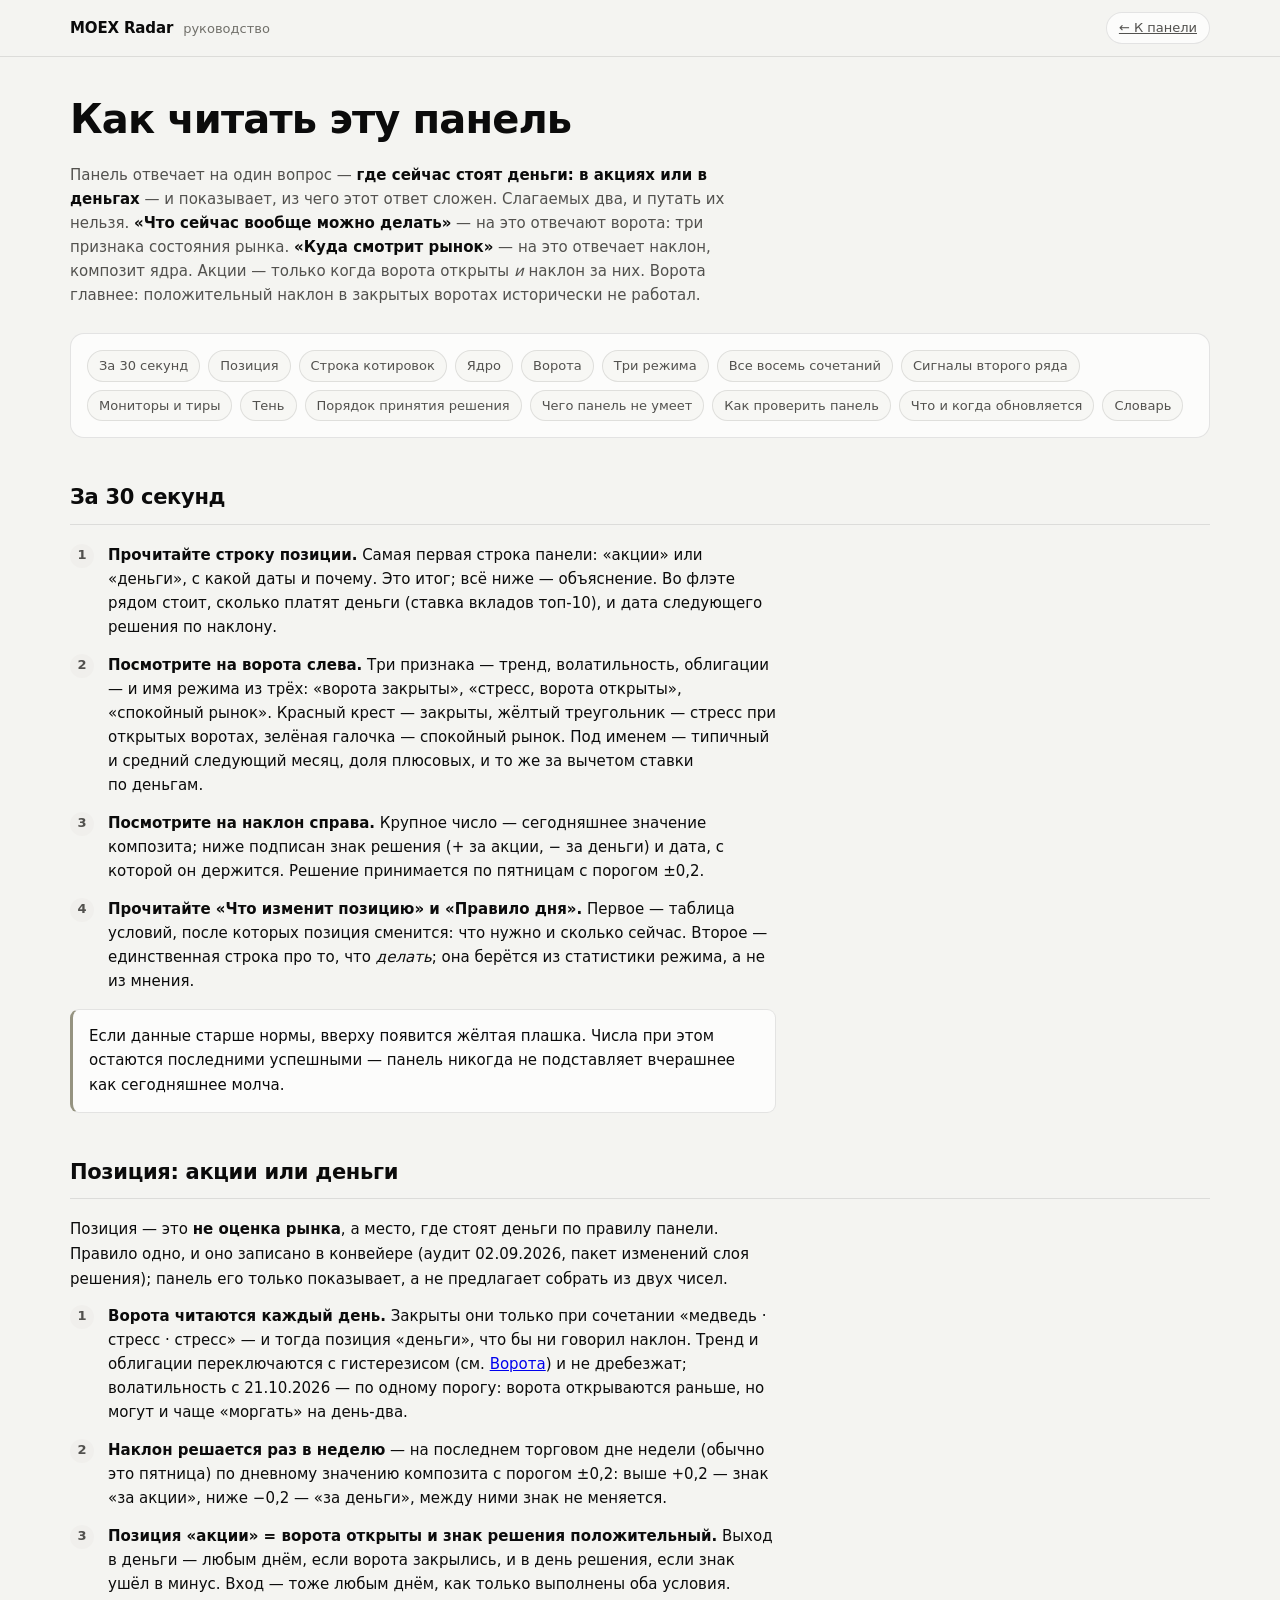
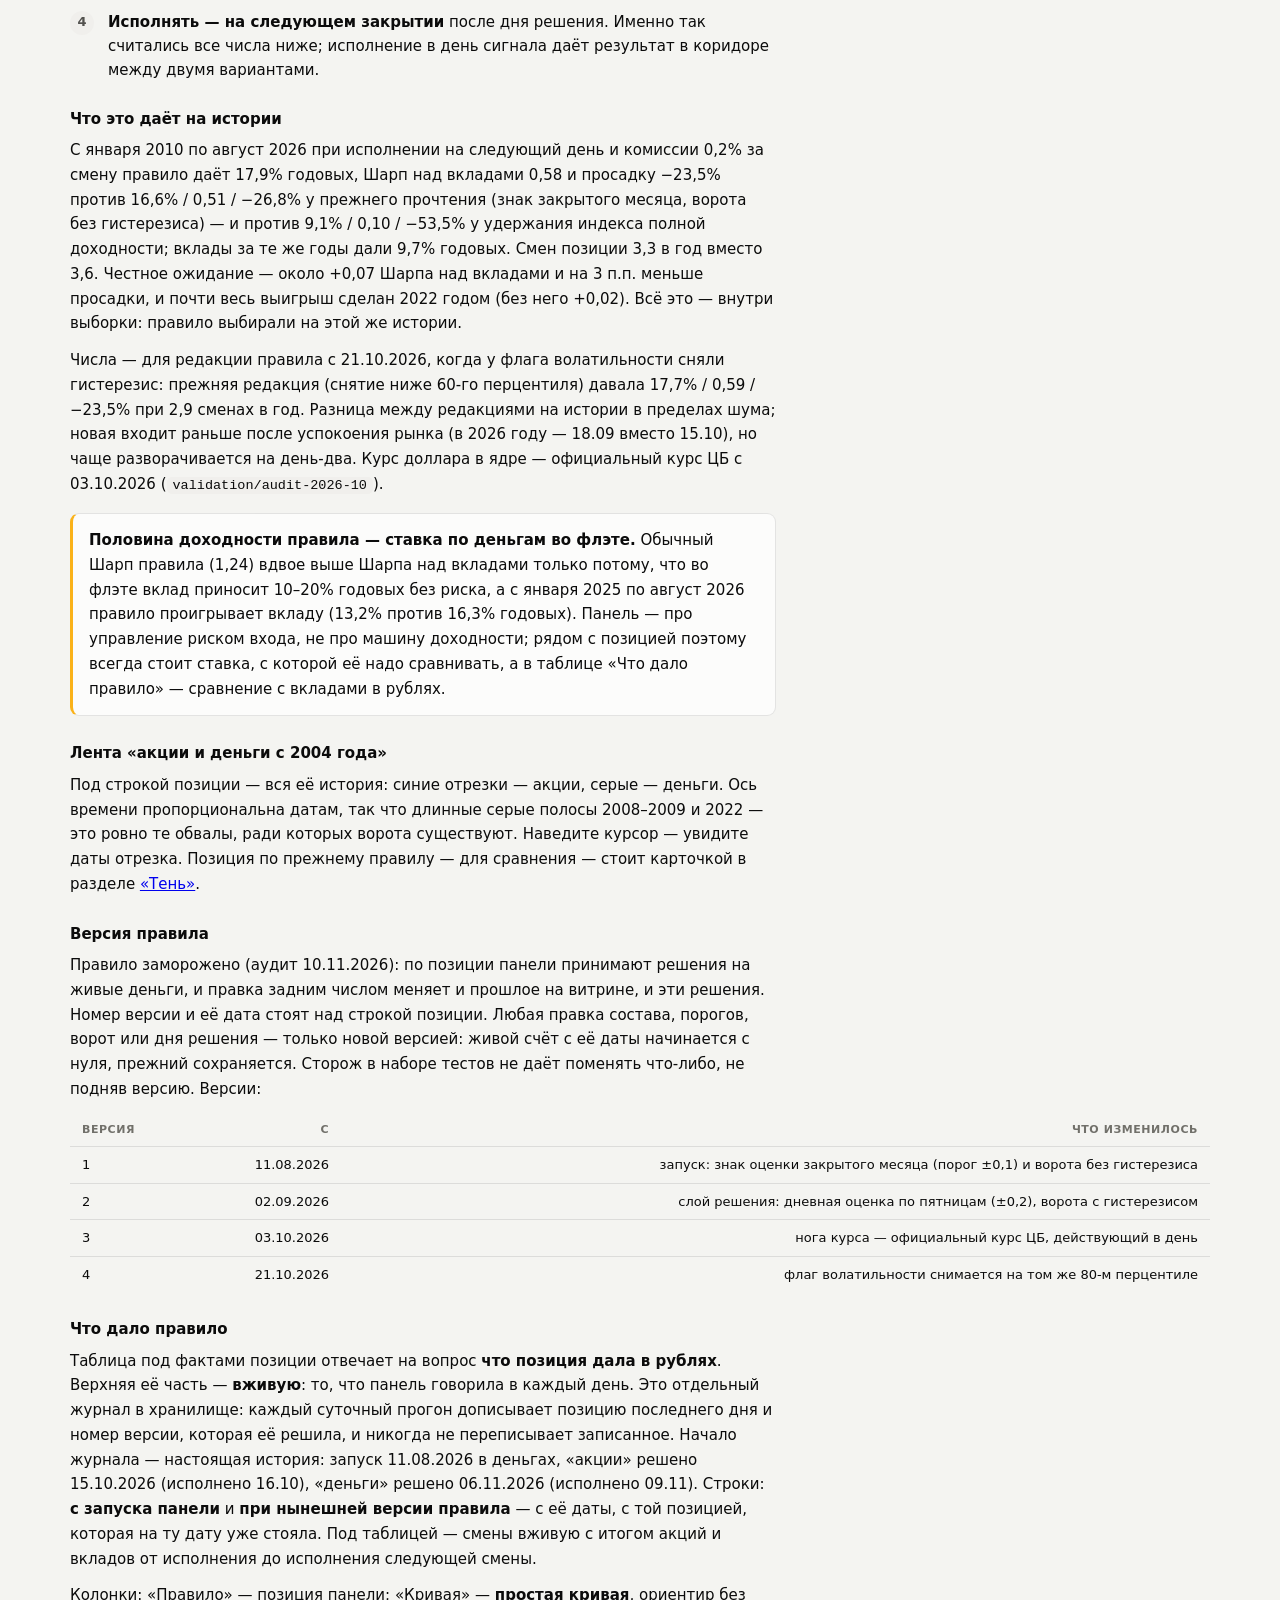
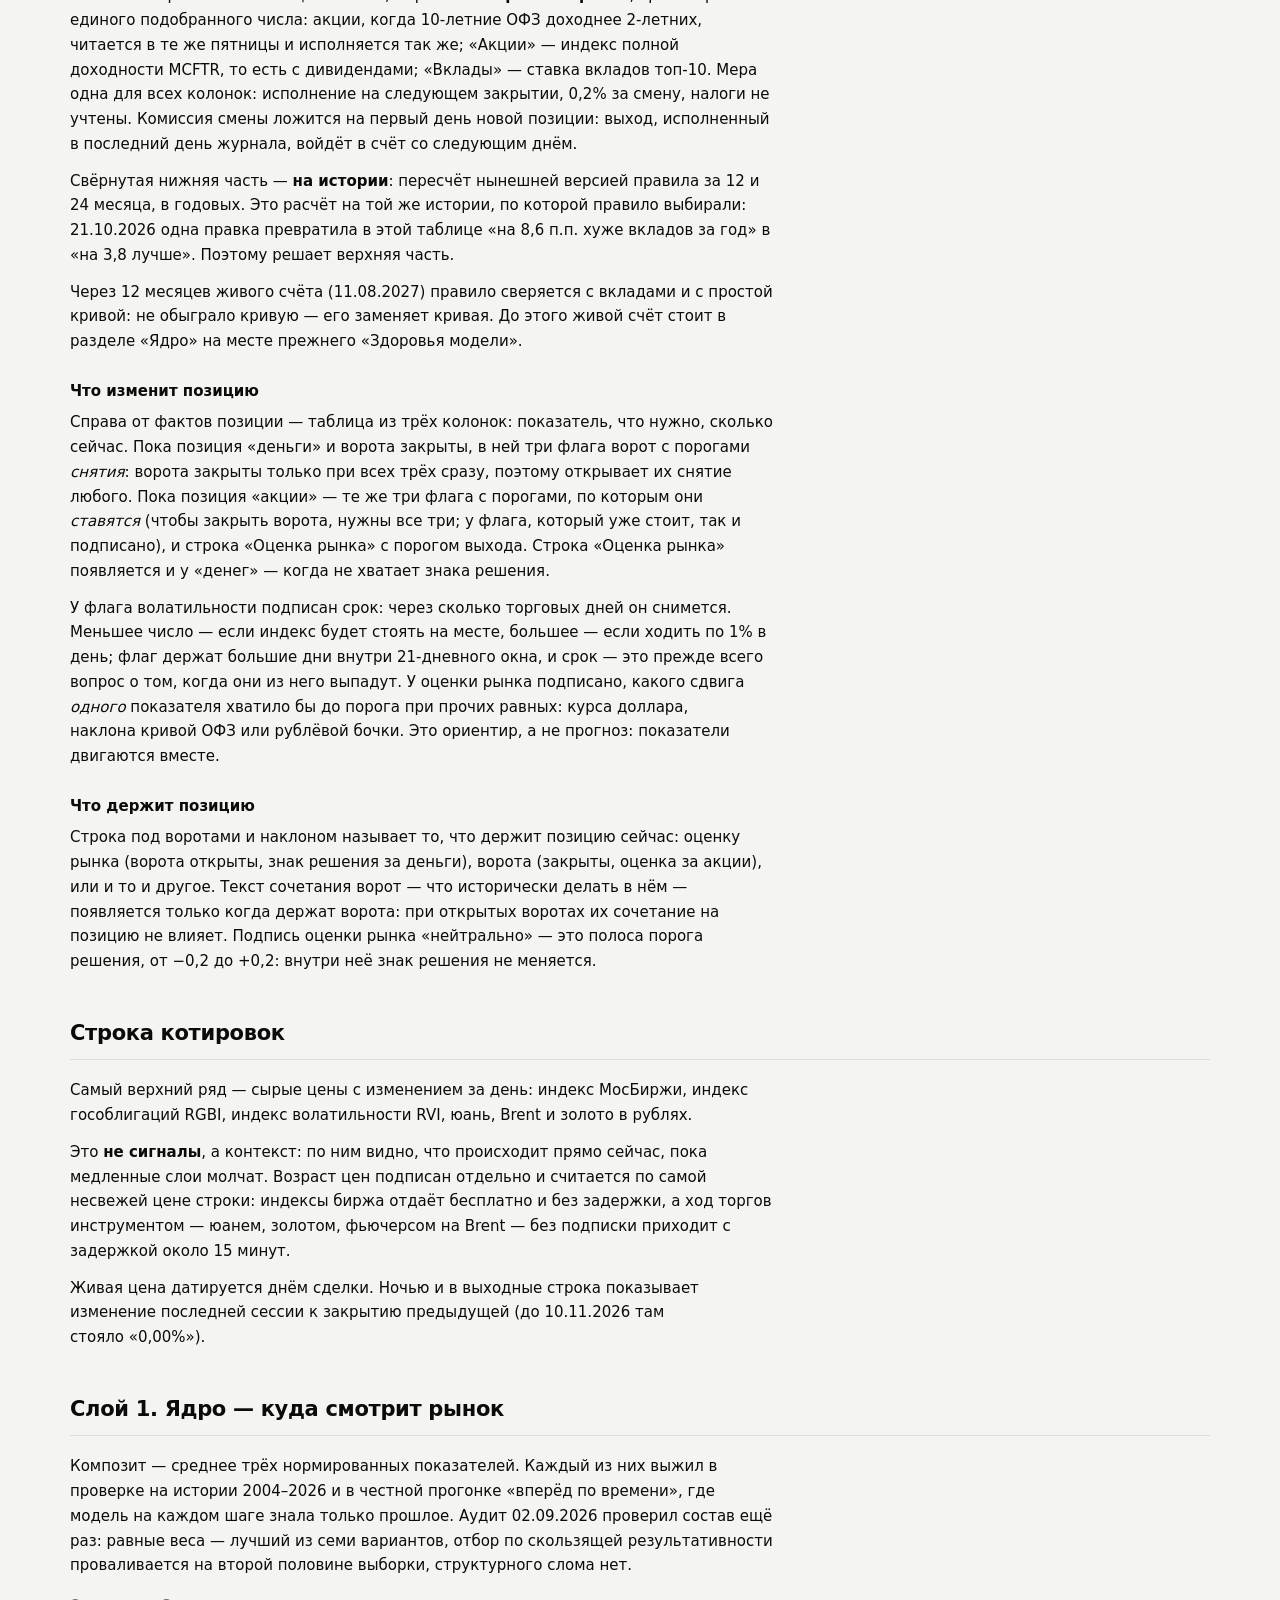
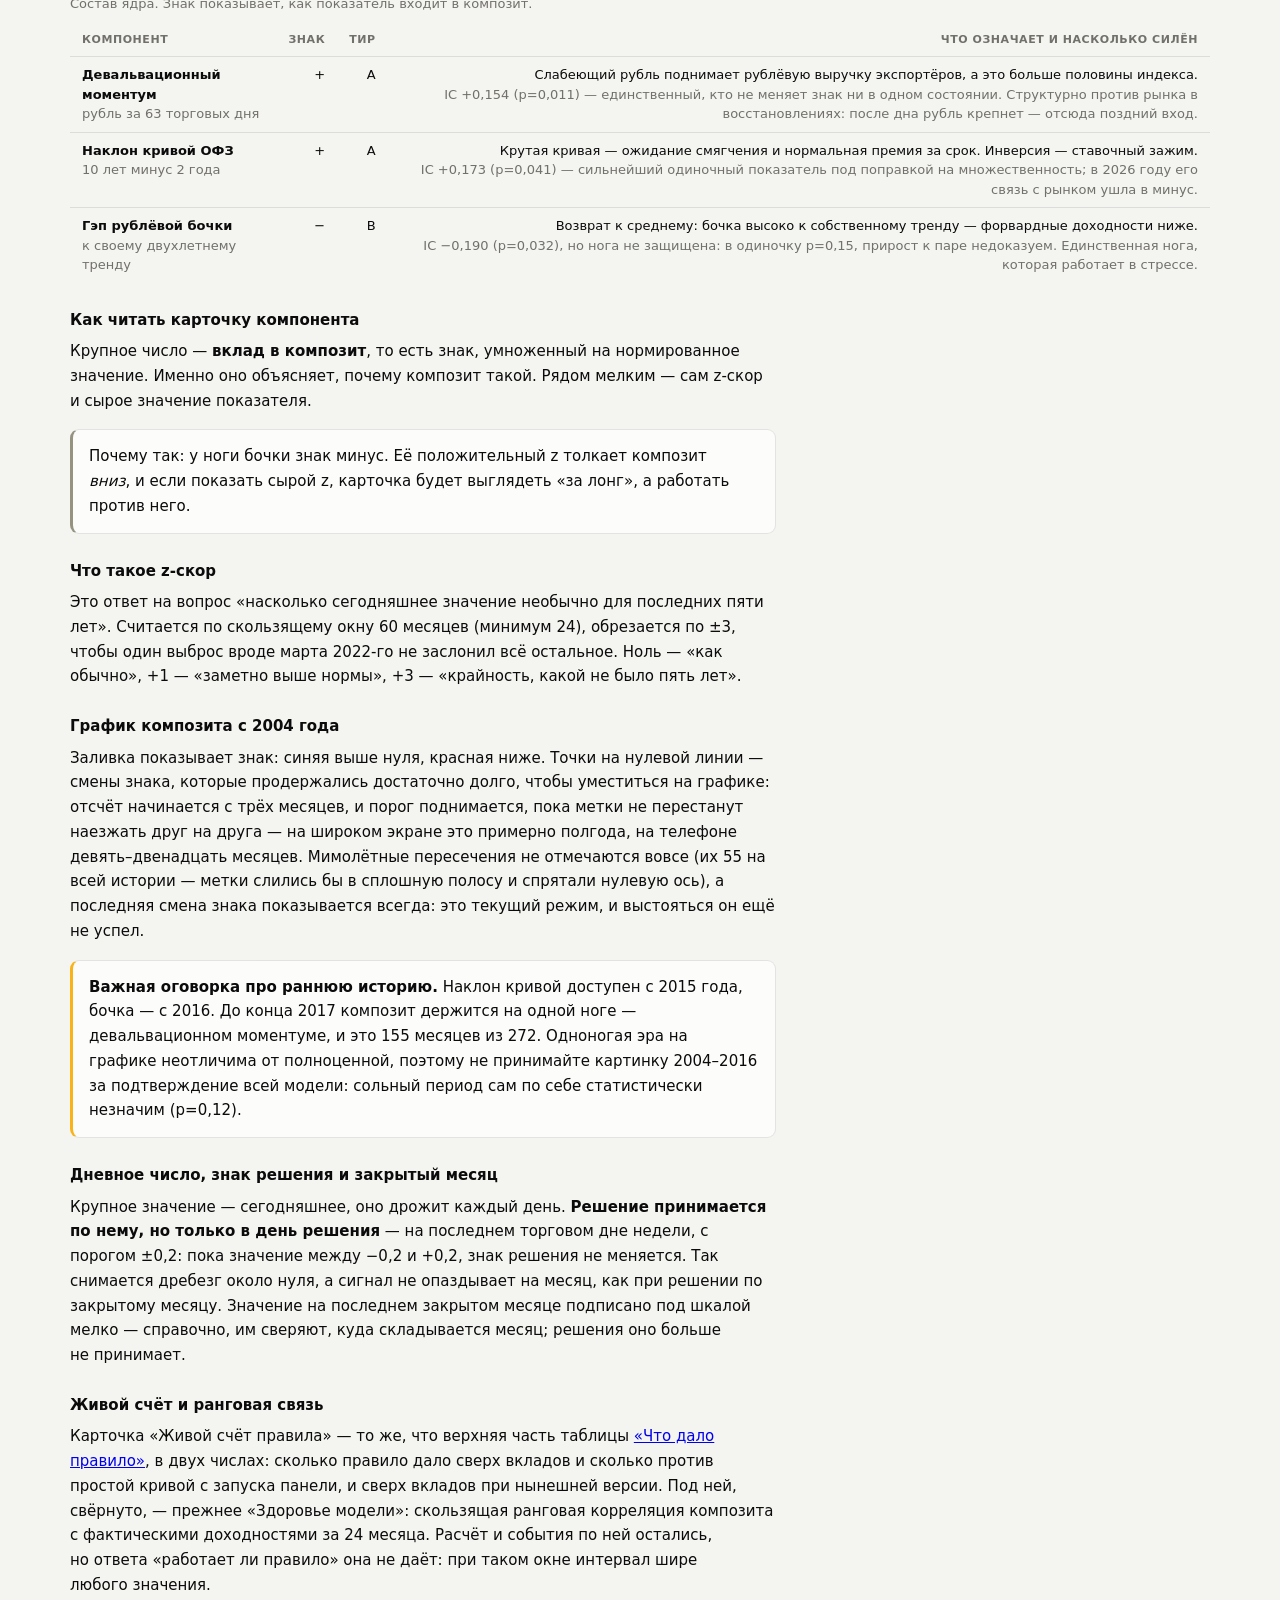
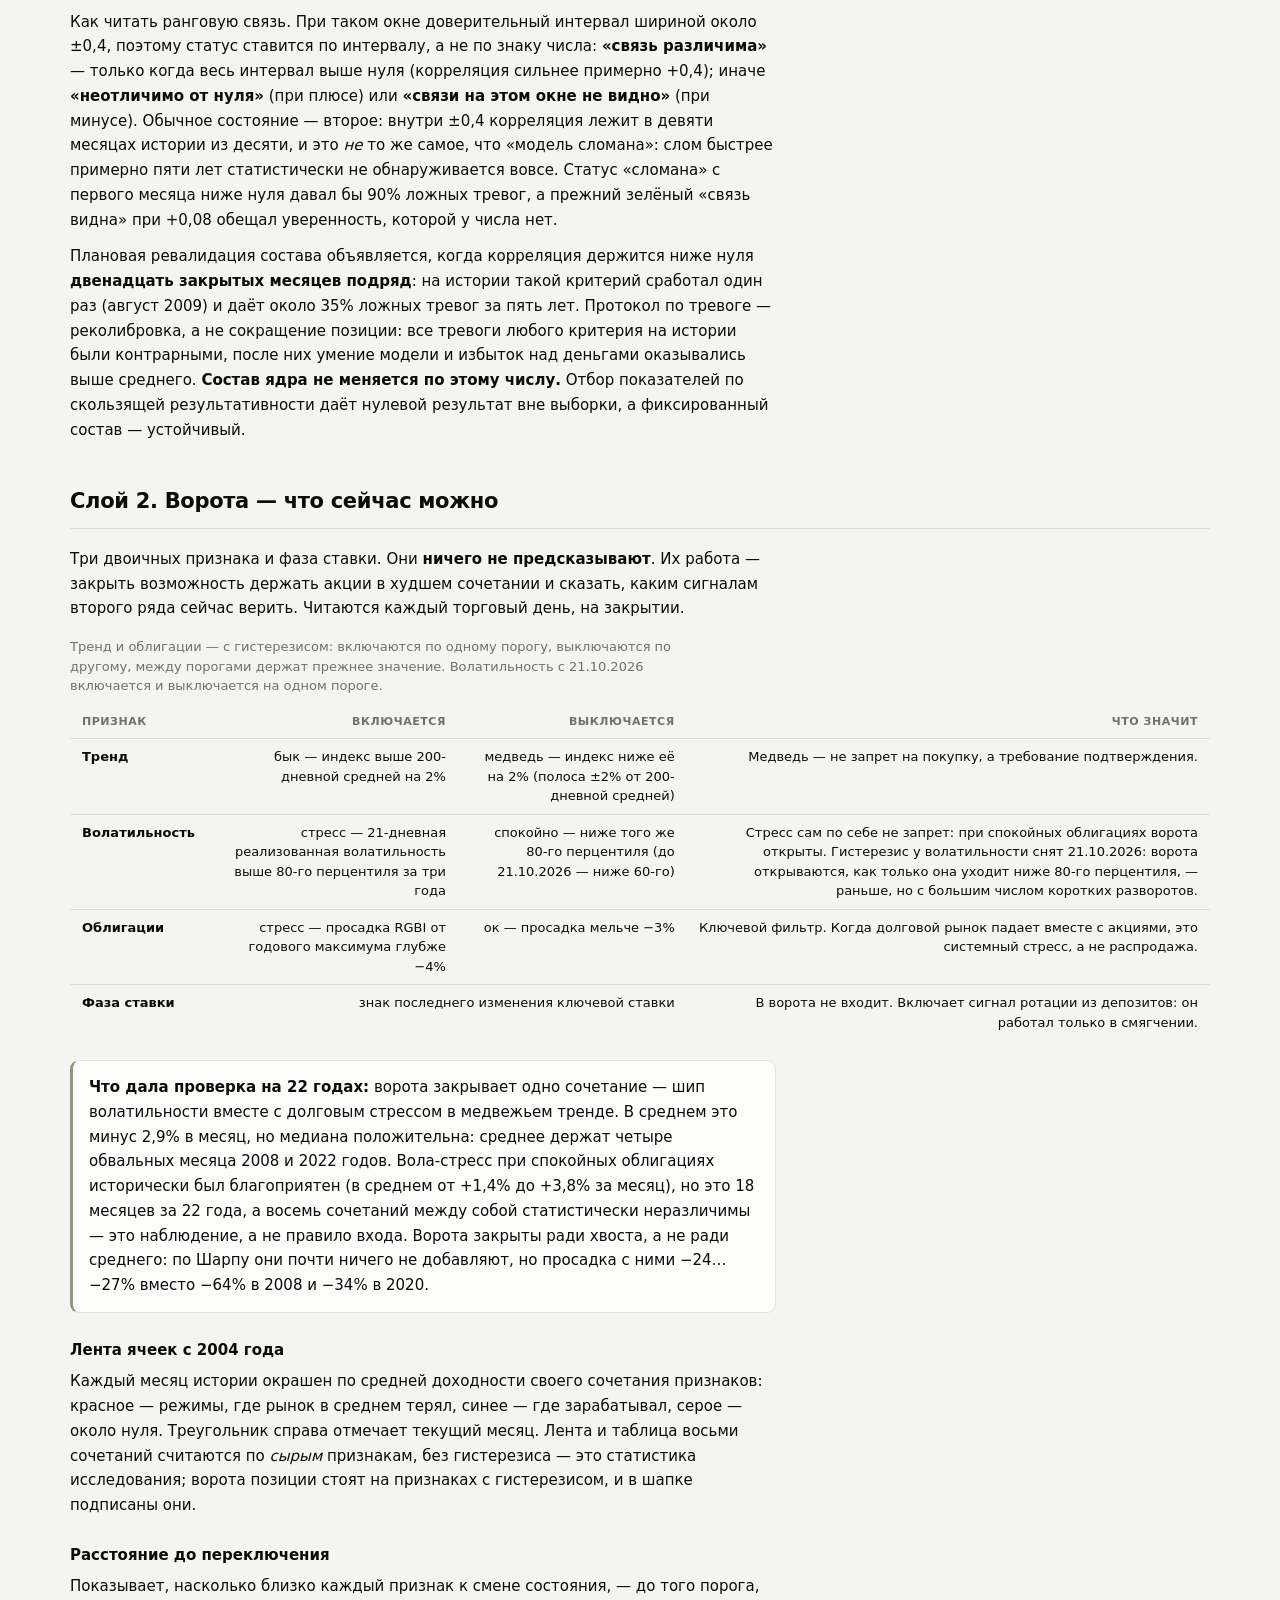
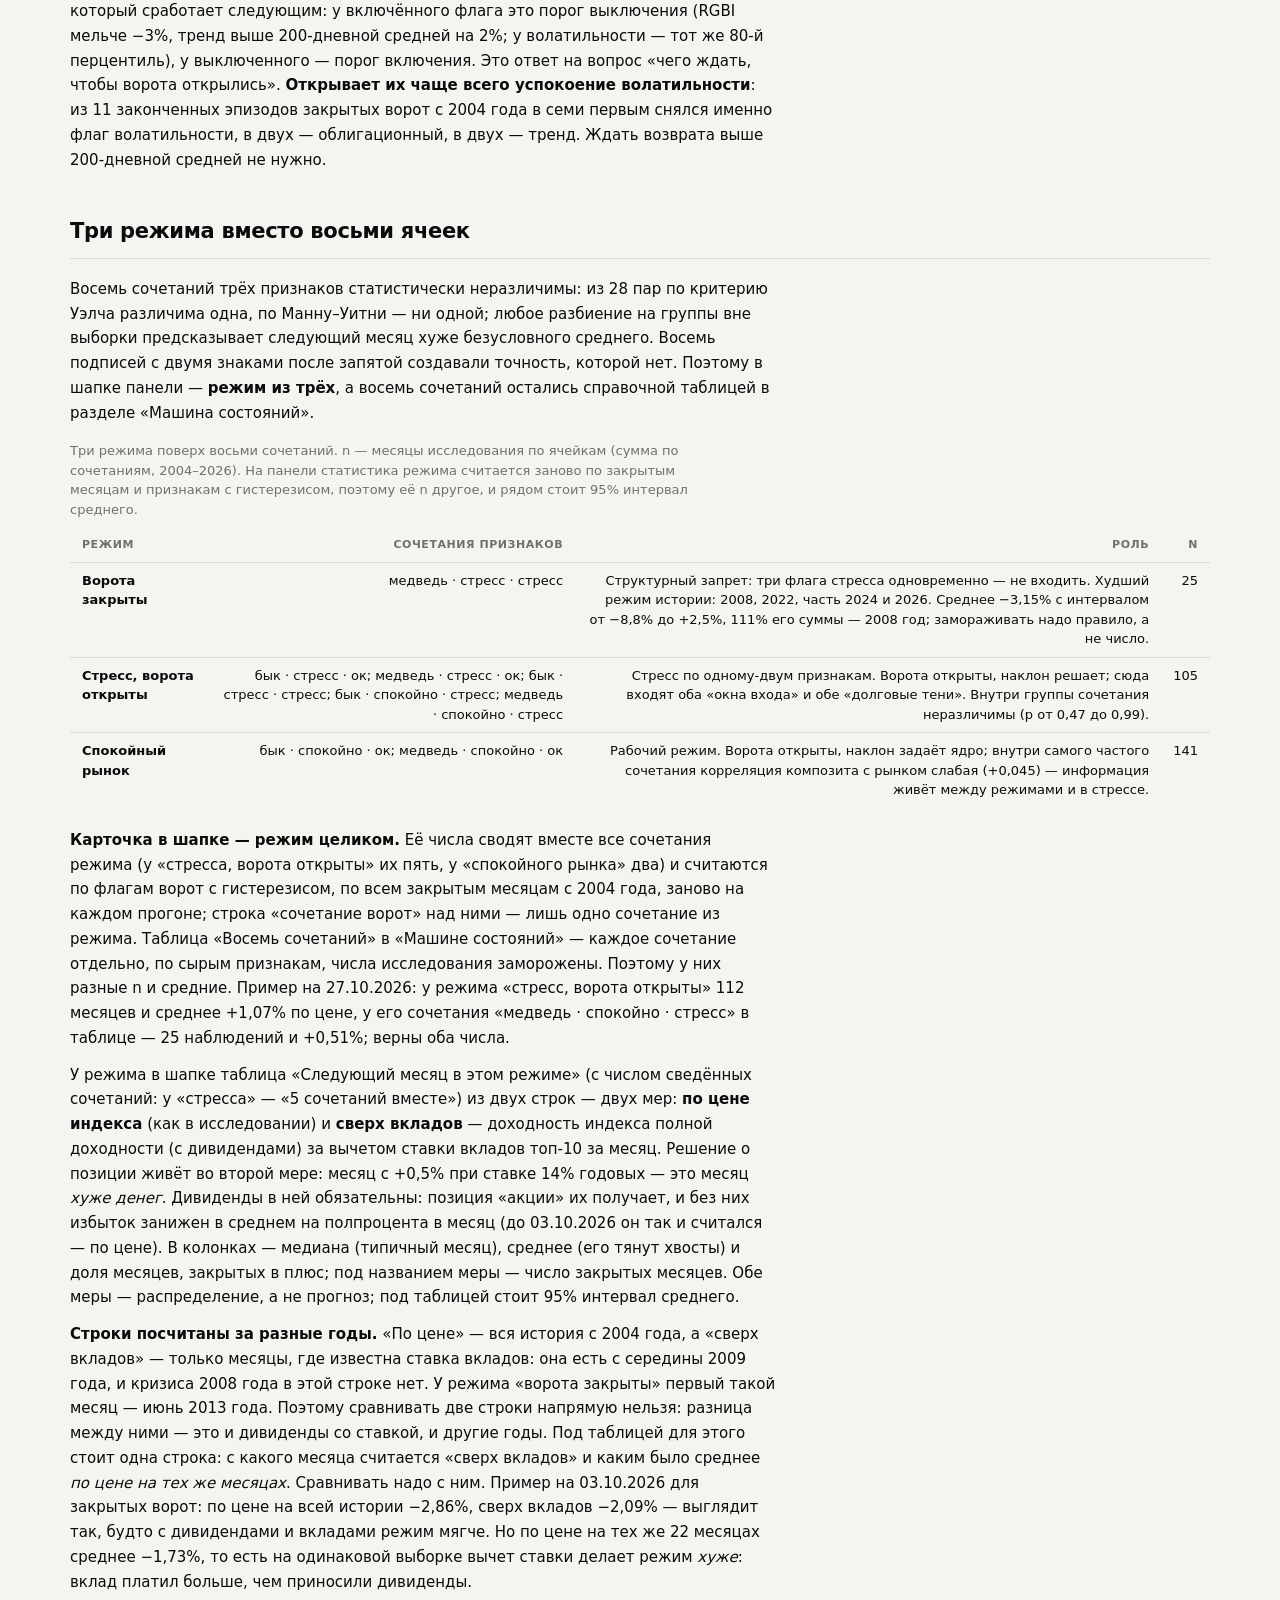
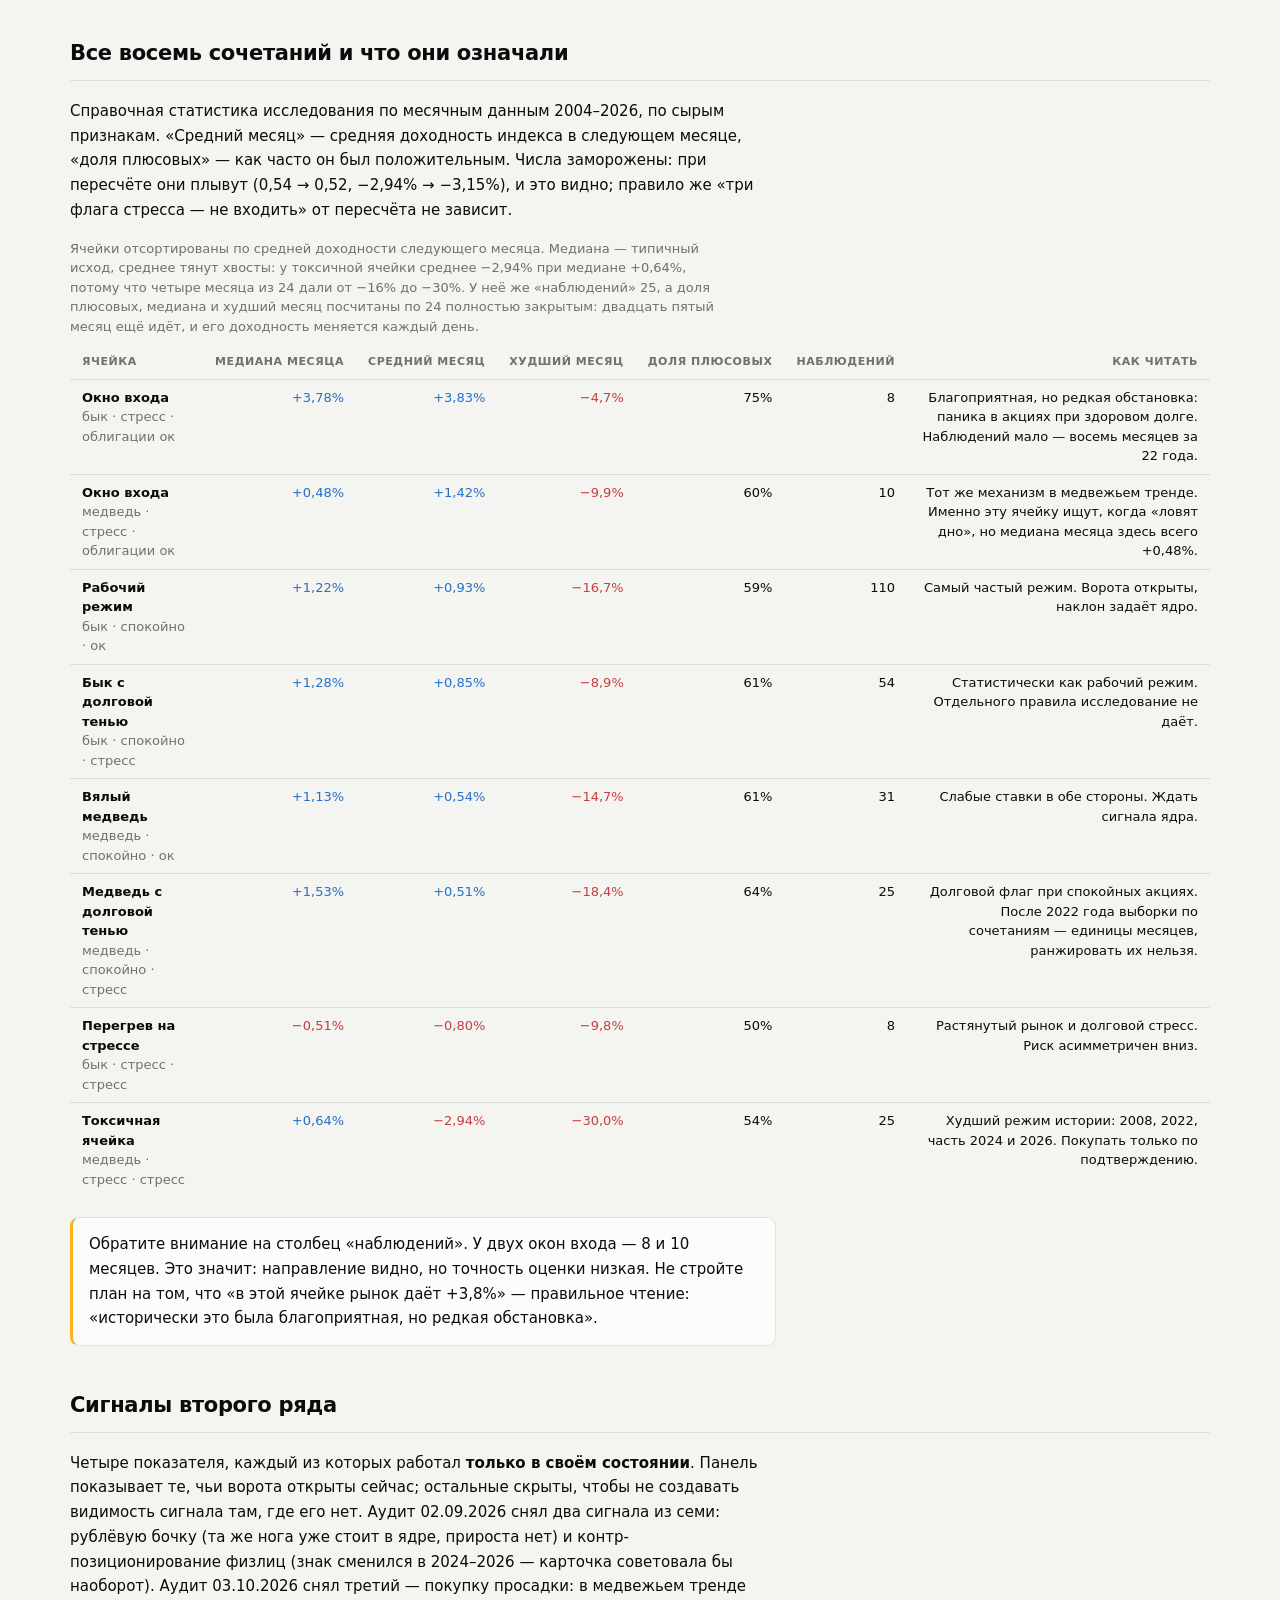
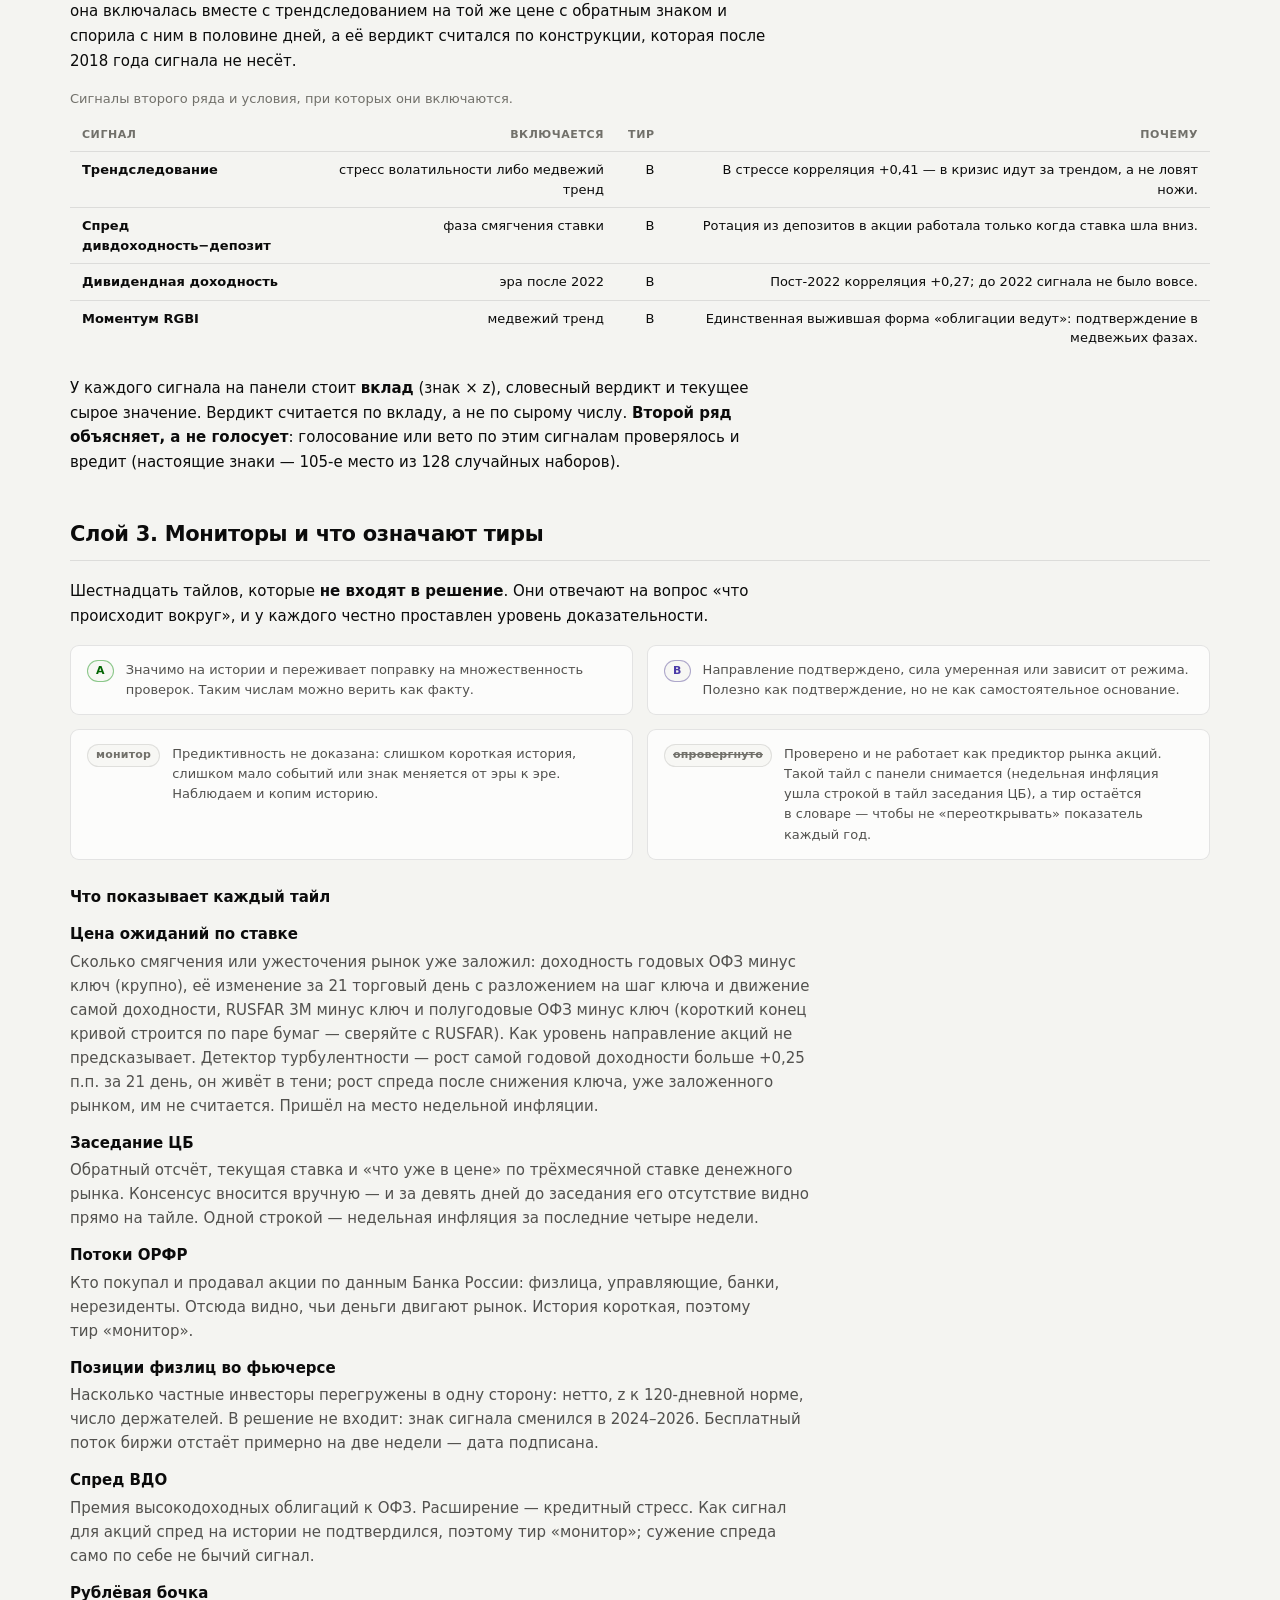
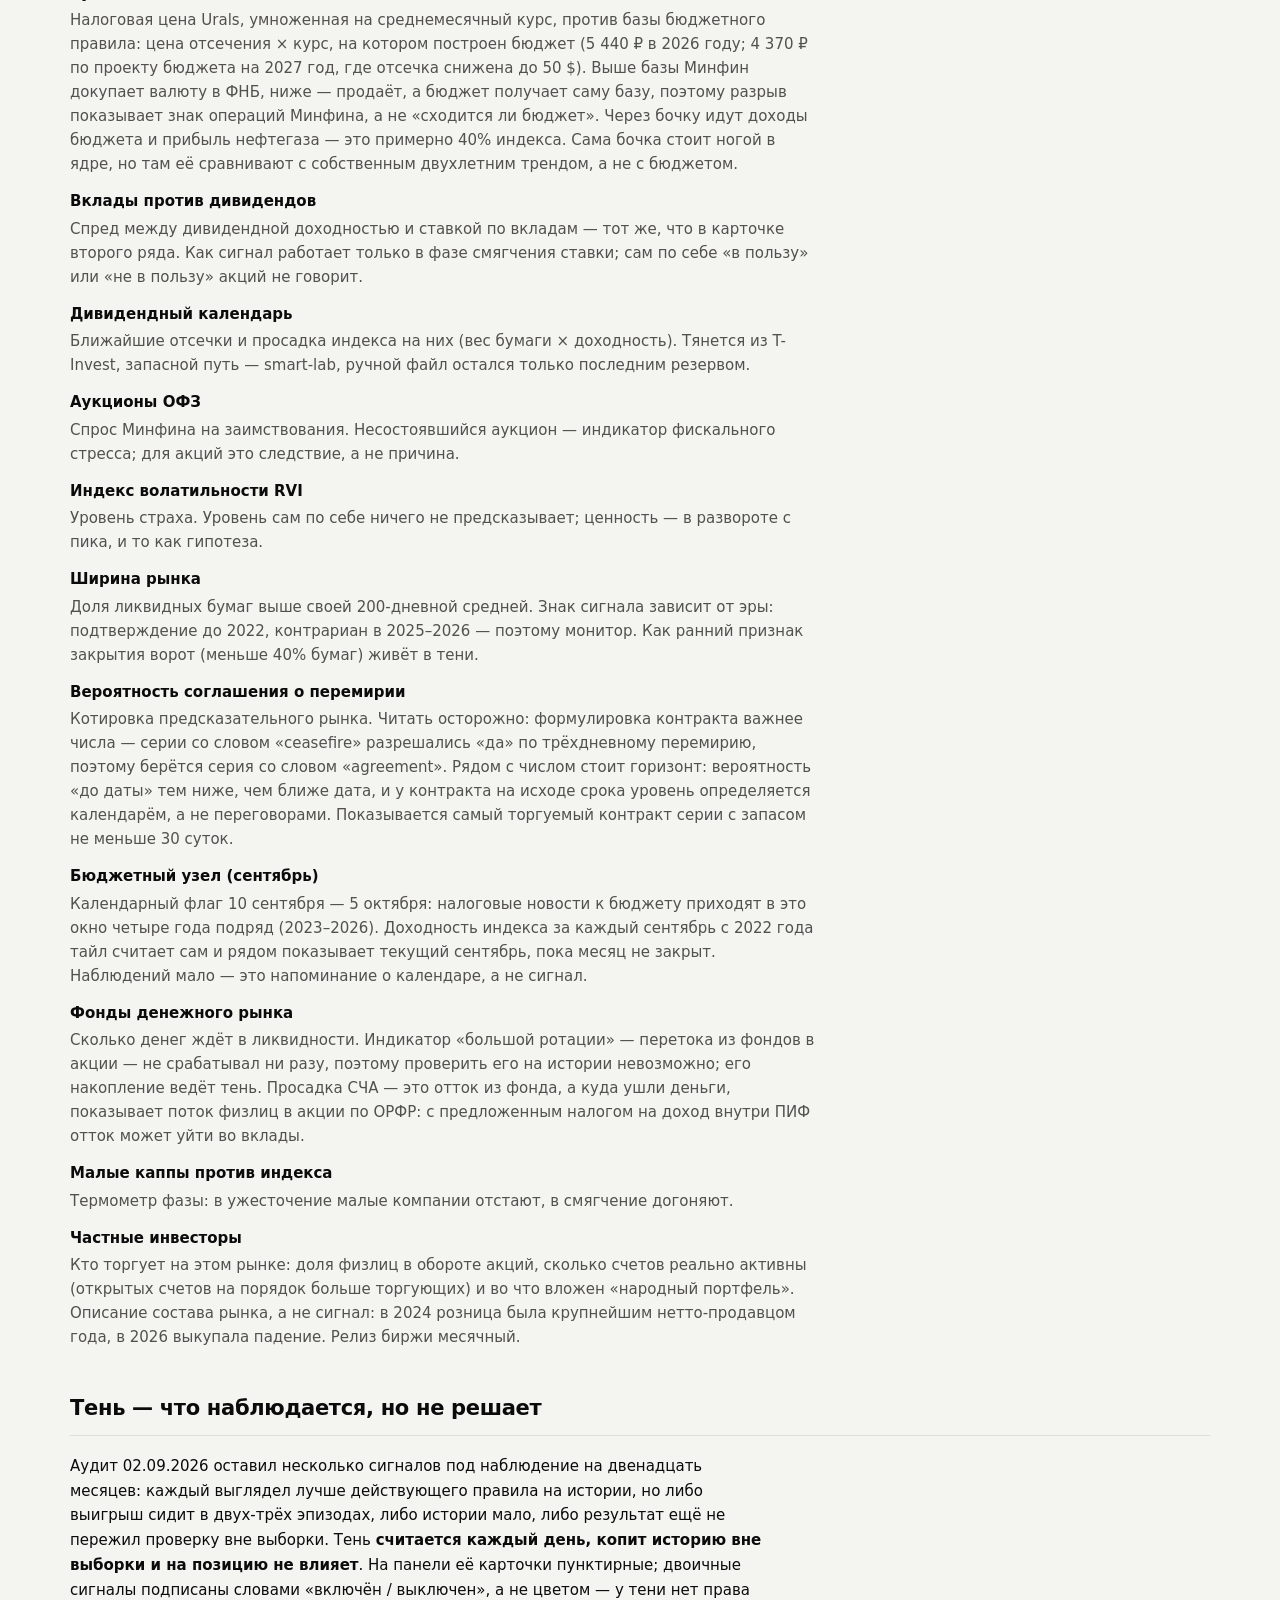
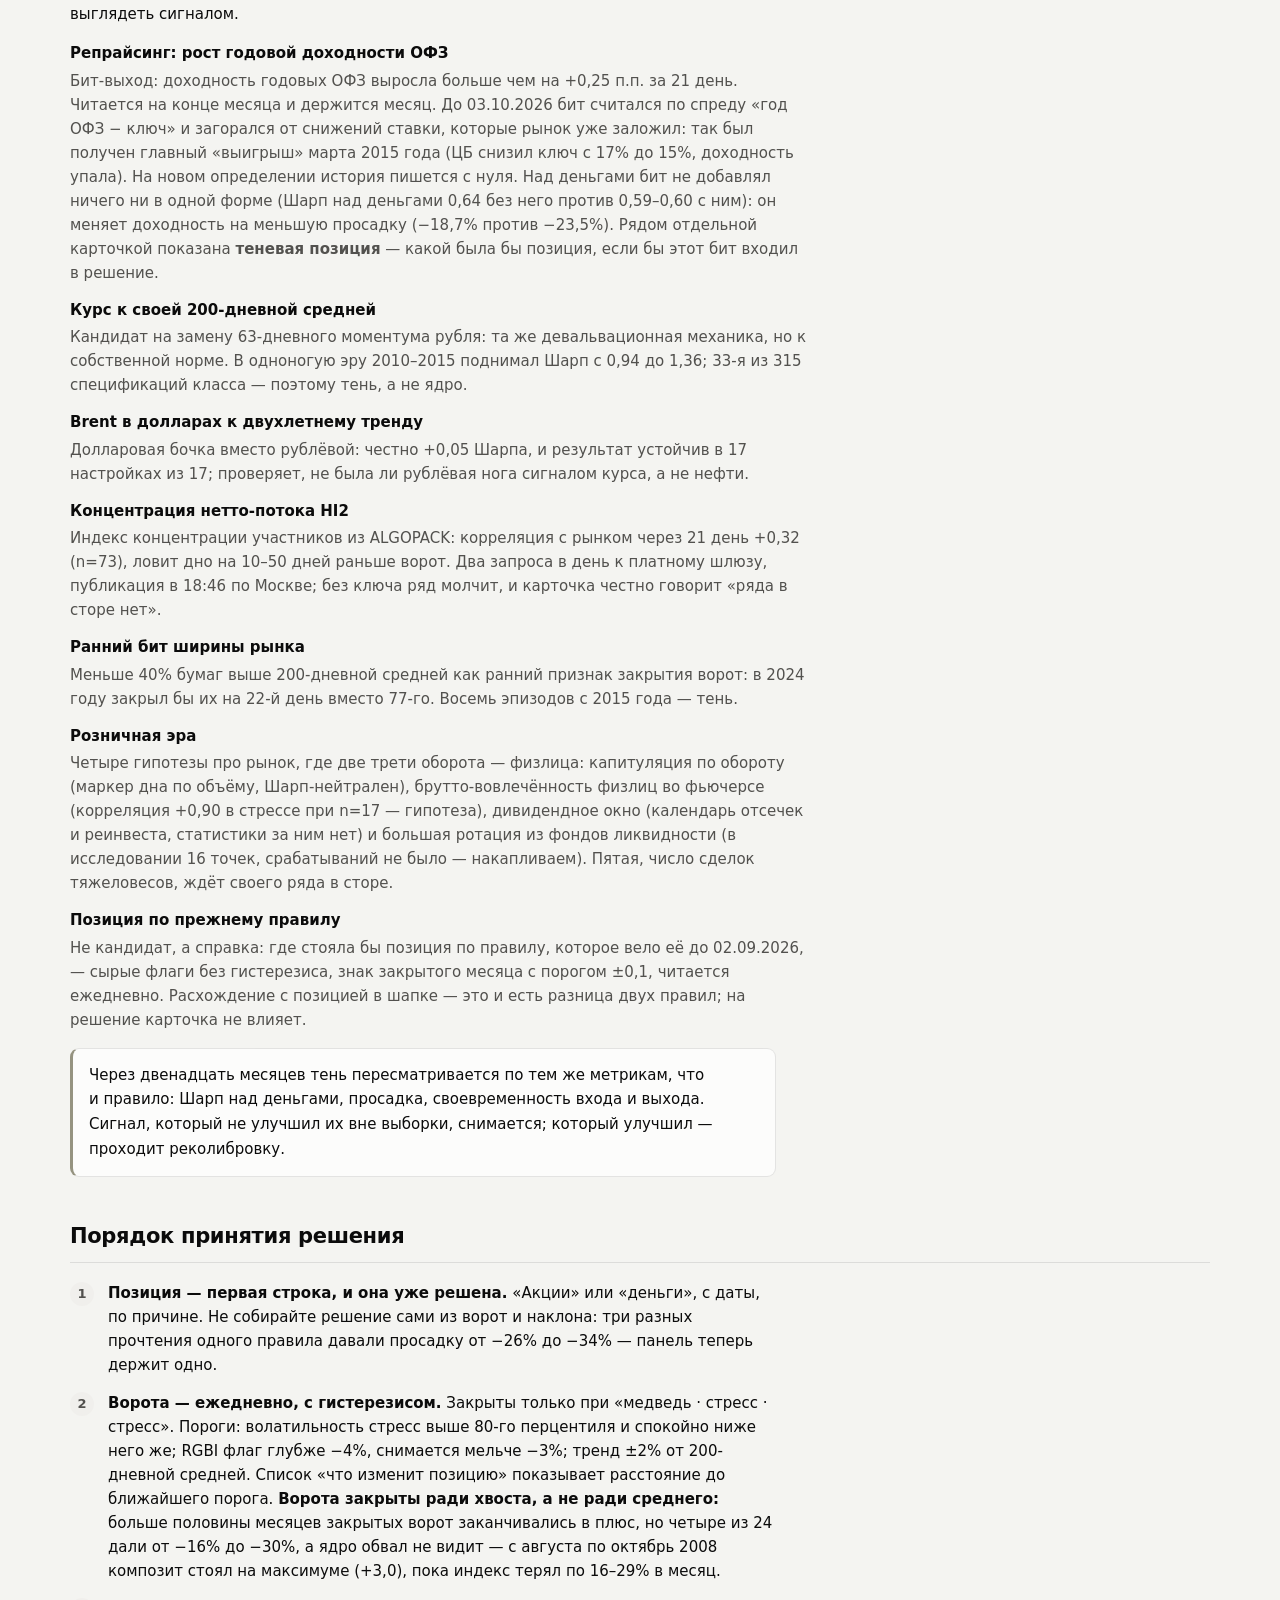
==== commit 95dc2386: "Правило 842 заморожено с версией; живой журнал «что панель говорила»; дата живой котировки - constan" ====
--- a/web/guide.html
+++ b/web/guide.html
@@ -141,22 +141,46 @@
       это ровно те обвалы, ради которых ворота существуют. Наведите курсор — увидите даты
       отрезка. Позиция по прежнему правилу — для сравнения — стоит карточкой в разделе
       <a href="#shadow">«Тень»</a>.</p>
+    <h3 id="version">Версия правила</h3>
+    <p>Правило заморожено (аудит 10.11.2026): по позиции панели принимают решения на
+      живые деньги, и правка задним числом меняет и прошлое на витрине, и эти решения.
+      Номер версии и её дата стоят над строкой позиции. Любая правка состава, порогов,
+      ворот или дня решения — только новой версией: живой счёт с её даты начинается с
+      нуля, прежний сохраняется. Сторож в наборе тестов не даёт поменять что-либо, не
+      подняв версию. Версии:</p>
+    <table class="data guide__table">
+      <thead><tr><th scope="col">Версия</th><th scope="col">С</th><th scope="col">Что изменилось</th></tr></thead>
+      <tbody>
+        <tr><td>1</td><td>11.08.2026</td><td>запуск: знак оценки закрытого месяца (порог ±0,1) и ворота без гистерезиса</td></tr>
+        <tr><td>2</td><td>02.09.2026</td><td>слой решения: дневная оценка по пятницам (±0,2), ворота с гистерезисом</td></tr>
+        <tr><td>3</td><td>03.10.2026</td><td>нога курса — официальный курс ЦБ, действующий в день</td></tr>
+        <tr><td>4</td><td>21.10.2026</td><td>флаг волатильности снимается на том же 80-м перцентиле</td></tr>
+      </tbody>
+    </table>
     <h3 id="journal">Что дало правило</h3>
-    <p>Над лентой — таблица «Что дало правило». Она отвечает на вопрос, который здоровье
-      ядра не закрывает: <b>что позиция дала в рублях</b> по сравнению с удержанием индекса
-      и с вкладами. Колонки: «Правило» — позиция панели; «Индекс» — индекс полной
-      доходности MCFTR, то есть акции с дивидендами; «Вклады» — ставка вкладов топ-10;
-      «Разница» — правило минус вклады, в процентных пунктах. Мера та же, что у всех
-      исторических чисел руководства: исполнение на следующем закрытии, 0,2% за смену,
-      налоги не учтены. Строки: <b>с последней смены позиции</b> (с закрытия дня, когда
-      смену исполнили, — накопленным итогом), <b>с начала года</b> в годовых (с апреля:
-      первые три месяца строка накопленная — две недели января, пересчитанные в годовые,
-      читались бы как обещание) и 12 и 24 месяца в годовых. Годовые удобны тем, что
-      ставка вкладов котируется так же: в накопленном итоге за десять месяцев вклад под
-      16% выглядит как 13%, и сравнение с ним сбивает. Правило в нынешней редакции действует с 21.10.2026, и
-      история позиции пересчитана по ней целиком: всё раньше этой даты — расчёт на той
-      же истории, по которой правило выбирали, а не то, что оно делало вживую. Под
-      таблицей — сделки с этой даты.</p>
+    <p>Таблица под фактами позиции отвечает на вопрос <b>что позиция дала в рублях</b>.
+      Верхняя её часть — <b>вживую</b>: то, что панель говорила в каждый день. Это
+      отдельный журнал в хранилище: каждый суточный прогон дописывает позицию последнего
+      дня и номер версии, которая её решила, и никогда не переписывает записанное.
+      Начало журнала — настоящая история: запуск 11.08.2026 в деньгах, «акции» решено
+      15.10.2026 (исполнено 16.10), «деньги» решено 06.11.2026 (исполнено 09.11). Строки:
+      <b>с запуска панели</b> и <b>при нынешней версии правила</b> — с её даты, с той
+      позицией, которая на ту дату уже стояла. Под таблицей — смены вживую с итогом
+      акций и вкладов от исполнения до исполнения следующей смены.</p>
+    <p>Колонки: «Правило» — позиция панели; «Кривая» — <b>простая кривая</b>, ориентир без
+      единого подобранного числа: акции, когда 10-летние ОФЗ доходнее 2-летних, читается
+      в те же пятницы и исполняется так же; «Акции» — индекс полной доходности MCFTR, то
+      есть с дивидендами; «Вклады» — ставка вкладов топ-10. Мера одна для всех колонок:
+      исполнение на следующем закрытии, 0,2% за смену, налоги не учтены. Комиссия смены
+      ложится на первый день новой позиции: выход, исполненный в последний день журнала,
+      войдёт в счёт со следующим днём.</p>
+    <p>Свёрнутая нижняя часть — <b>на истории</b>: пересчёт нынешней версией правила за
+      12 и 24 месяца, в годовых. Это расчёт на той же истории, по которой правило
+      выбирали: 21.10.2026 одна правка превратила в этой таблице «на 8,6 п.п. хуже вкладов
+      за год» в «на 3,8 лучше». Поэтому решает верхняя часть.</p>
+    <p>Через 12 месяцев живого счёта (11.08.2027) правило сверяется с вкладами и с
+      простой кривой: не обыграло кривую — его заменяет кривая. До этого живой счёт стоит
+      в разделе «Ядро» на месте прежнего «Здоровья модели».</p>
     <h3 id="switch">Что изменит позицию</h3>
     <p>Справа от фактов позиции — таблица из трёх колонок: показатель, что нужно, сколько
       сейчас. Пока позиция «деньги» и ворота закрыты, в ней три флага ворот с порогами
@@ -172,6 +196,13 @@
       <em>одного</em> показателя хватило бы до порога при прочих равных: курса доллара,
       наклона кривой ОФЗ или рублёвой бочки. Это ориентир, а не прогноз: показатели
       двигаются вместе.</p>
+    <h3 id="holds">Что держит позицию</h3>
+    <p>Строка под воротами и наклоном называет то, что держит позицию сейчас: оценку
+      рынка (ворота открыты, знак решения за деньги), ворота (закрыты, оценка за акции),
+      или и то и другое. Текст сочетания ворот — что исторически делать в нём —
+      появляется только когда держат ворота: при открытых воротах их сочетание на
+      позицию не влияет. Подпись оценки рынка «нейтрально» — это полоса порога решения,
+      от −0,2 до +0,2: внутри неё знак решения не меняется.</p>
   </section>
 
   <!-- ────────────────────────────────────────────────────────── котировки -->
@@ -183,6 +214,8 @@
       медленные слои молчат. Возраст цен подписан отдельно и считается по самой несвежей
       цене строки: индексы биржа отдаёт бесплатно и без задержки, а ход торгов инструментом —
       юанем, золотом, фьючерсом на Brent — без подписки приходит с задержкой около 15 минут.</p>
+    <p>Живая цена датируется днём сделки. Ночью и в выходные строка показывает изменение
+      последней сессии к закрытию предыдущей (до 10.11.2026 там стояло «0,00%»).</p>
   </section>
 
   <!-- ───────────────────────────────────────────────────────────── ядро -->
@@ -264,8 +297,15 @@
       месяцу. Значение на последнем закрытом месяце подписано под шкалой мелко — справочно,
       им сверяют, куда складывается месяц; решения оно больше не принимает.</p>
 
-    <h3>Здоровье модели</h3>
-    <p>Скользящая ранговая корреляция композита с фактическими доходностями за 24 месяца.
+    <h3>Живой счёт и ранговая связь</h3>
+    <p>Карточка «Живой счёт правила» — то же, что верхняя часть таблицы
+      <a href="#journal">«Что дало правило»</a>, в двух числах: сколько правило дало сверх
+      вкладов и сколько против простой кривой с запуска панели, и сверх вкладов при
+      нынешней версии. Под ней, свёрнуто, — прежнее «Здоровье модели»: скользящая ранговая
+      корреляция композита с фактическими доходностями за 24 месяца. Расчёт и события по
+      ней остались, но ответа «работает ли правило» она не даёт: при таком окне интервал
+      шире любого значения.</p>
+    <p>Как читать ранговую связь.
       При таком окне доверительный интервал шириной около ±0,4, поэтому статус ставится
       по интервалу, а не по знаку числа: <b>«связь различима»</b> — только когда весь
       интервал выше нуля (корреляция сильнее примерно +0,4); иначе <b>«неотличимо от
--- a/web/styles.css
+++ b/web/styles.css
@@ -584,10 +584,9 @@
 }
 /* Самые узкие телефоны: разница видна из двух соседних колонок, а таблица обязана
    помещаться без горизонтальной прокрутки (см. комментарий к .tablewrap). */
-@media (max-width: 389px) {
-  .position__journal table.data th:nth-child(5), .position__journal table.data td:nth-child(5) { display: none; }
-  .position__journal .journal__diff { display: none; }
-}
+/* Свёрнутый пересчёт под живым следом и свёрнутые блоки второго ряда. */
+.journal__hist { margin-top: 10px; }
+.journal__hist > .tablewrap, .journal__hist > .health, .journal__hist > div { margin-top: 8px; }
 @media (max-width: 359px) {
   .position__journal table.data th, .position__journal table.data td { padding: 8px 2px; }
 }
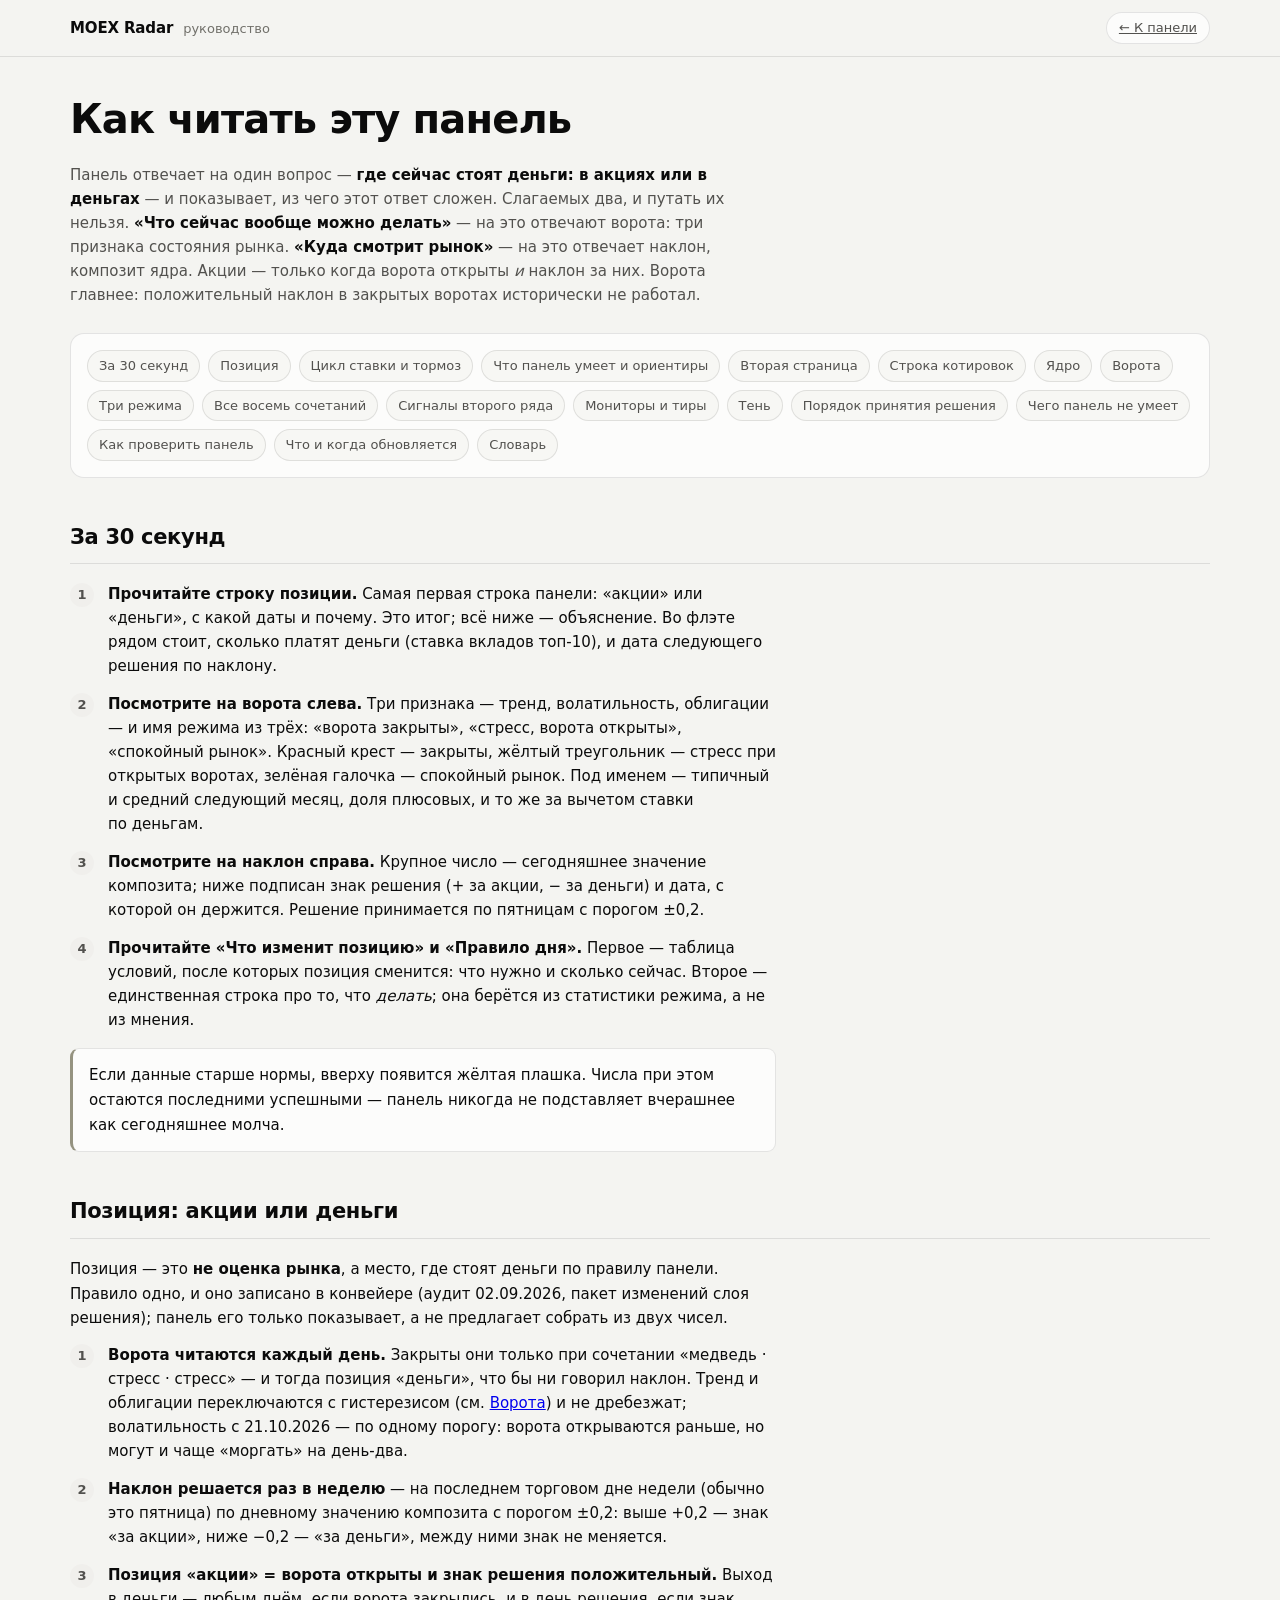
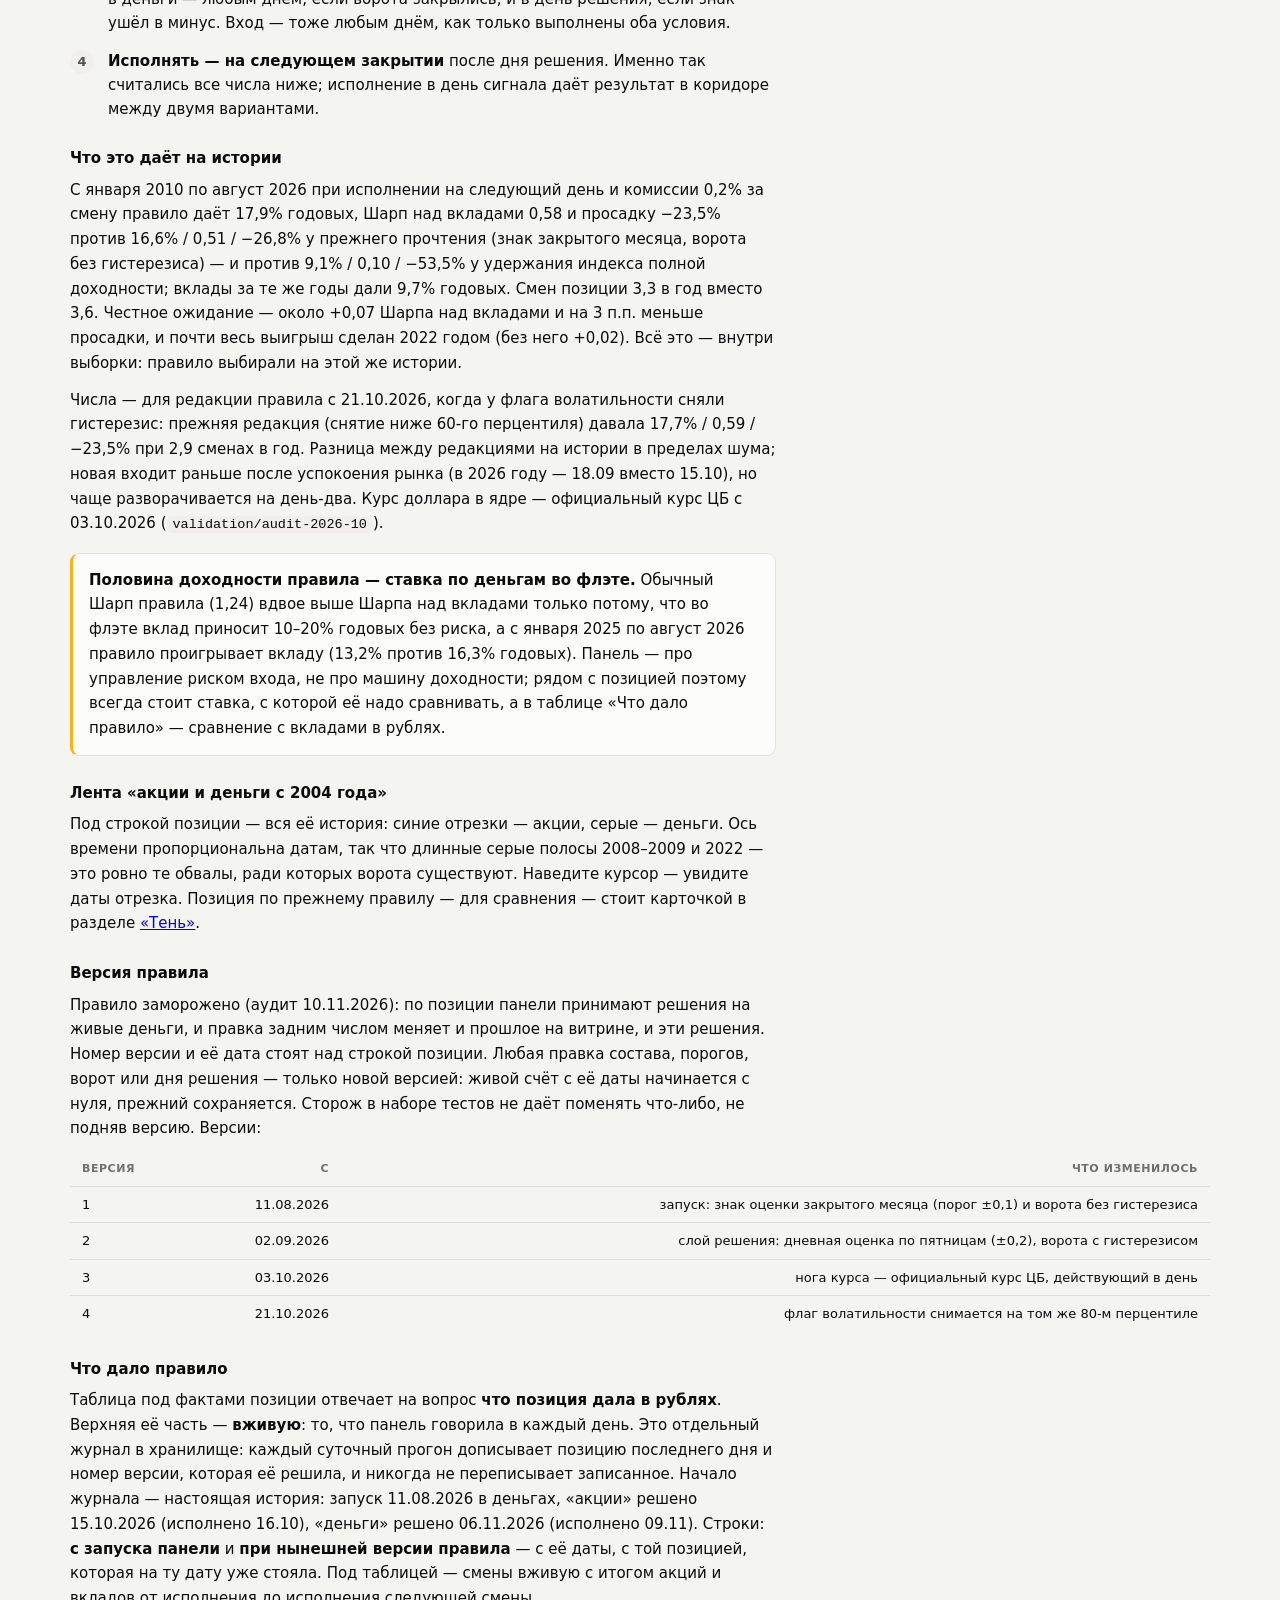
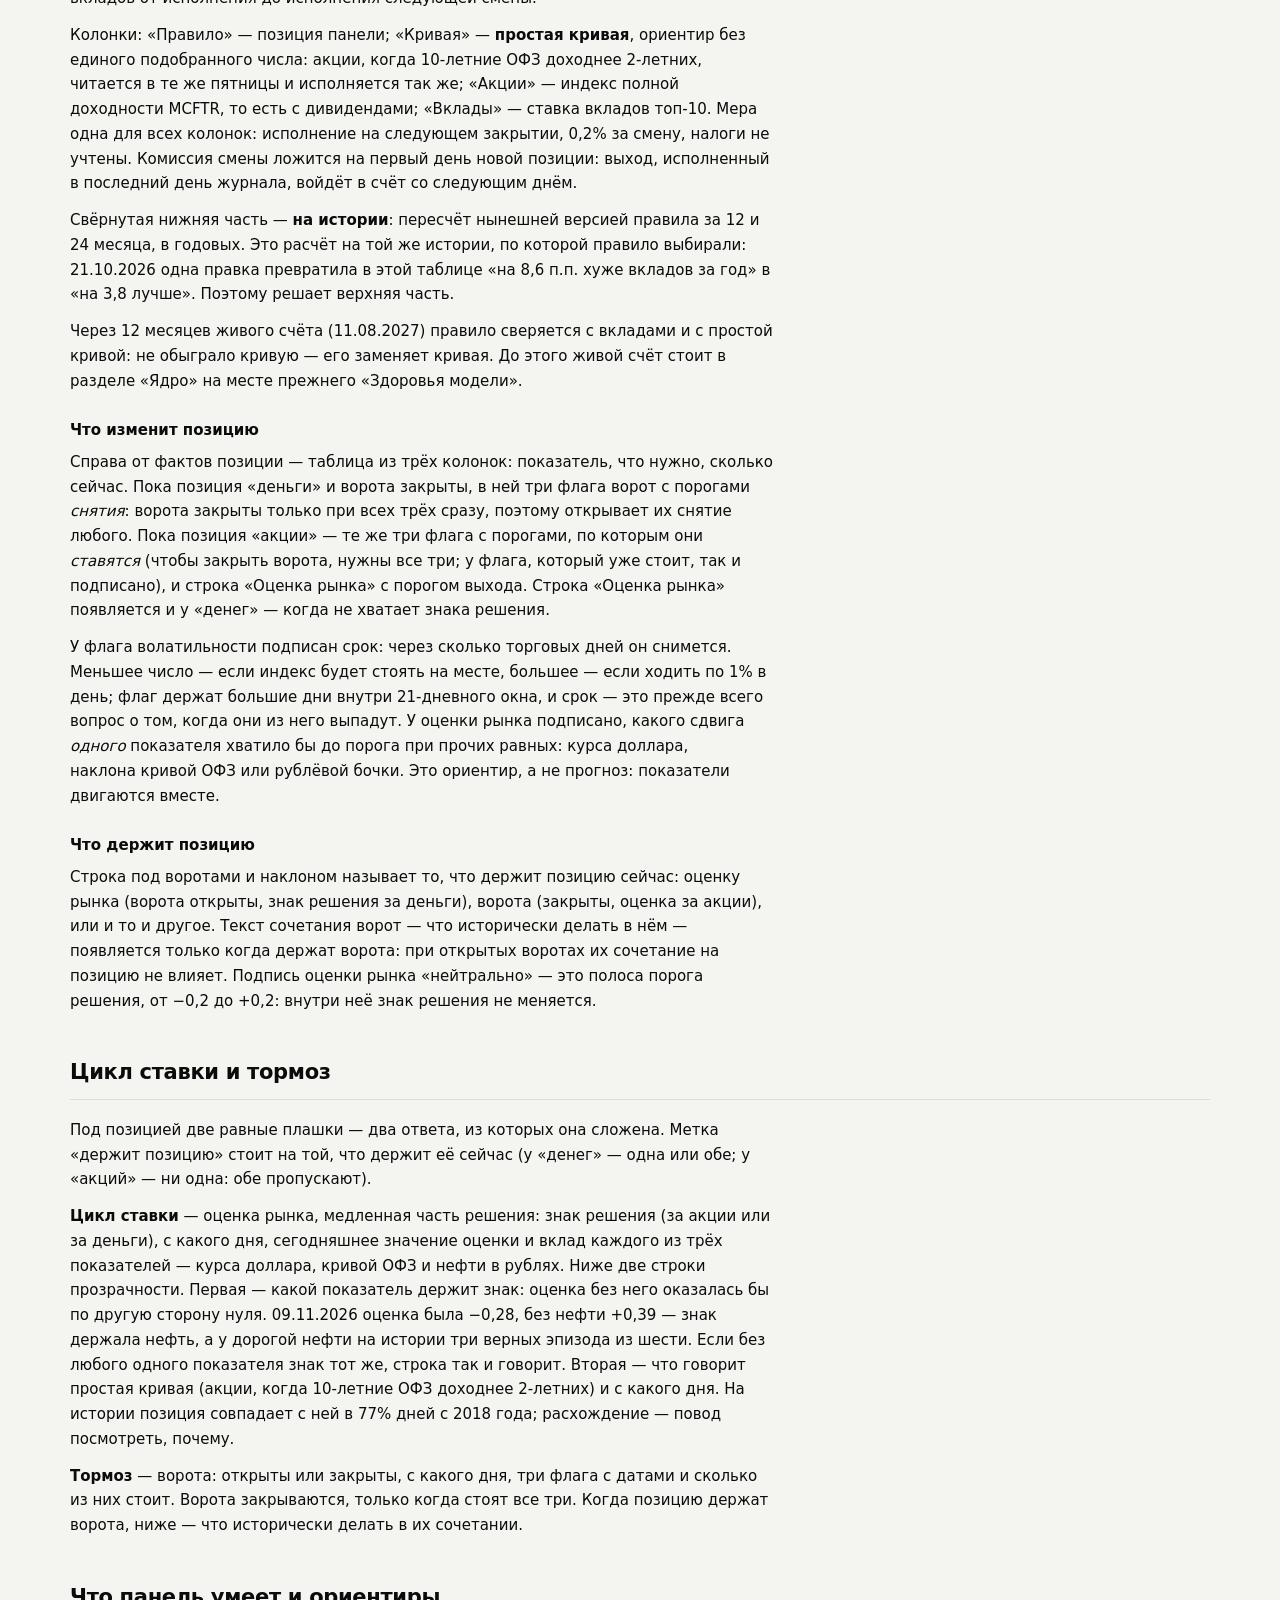
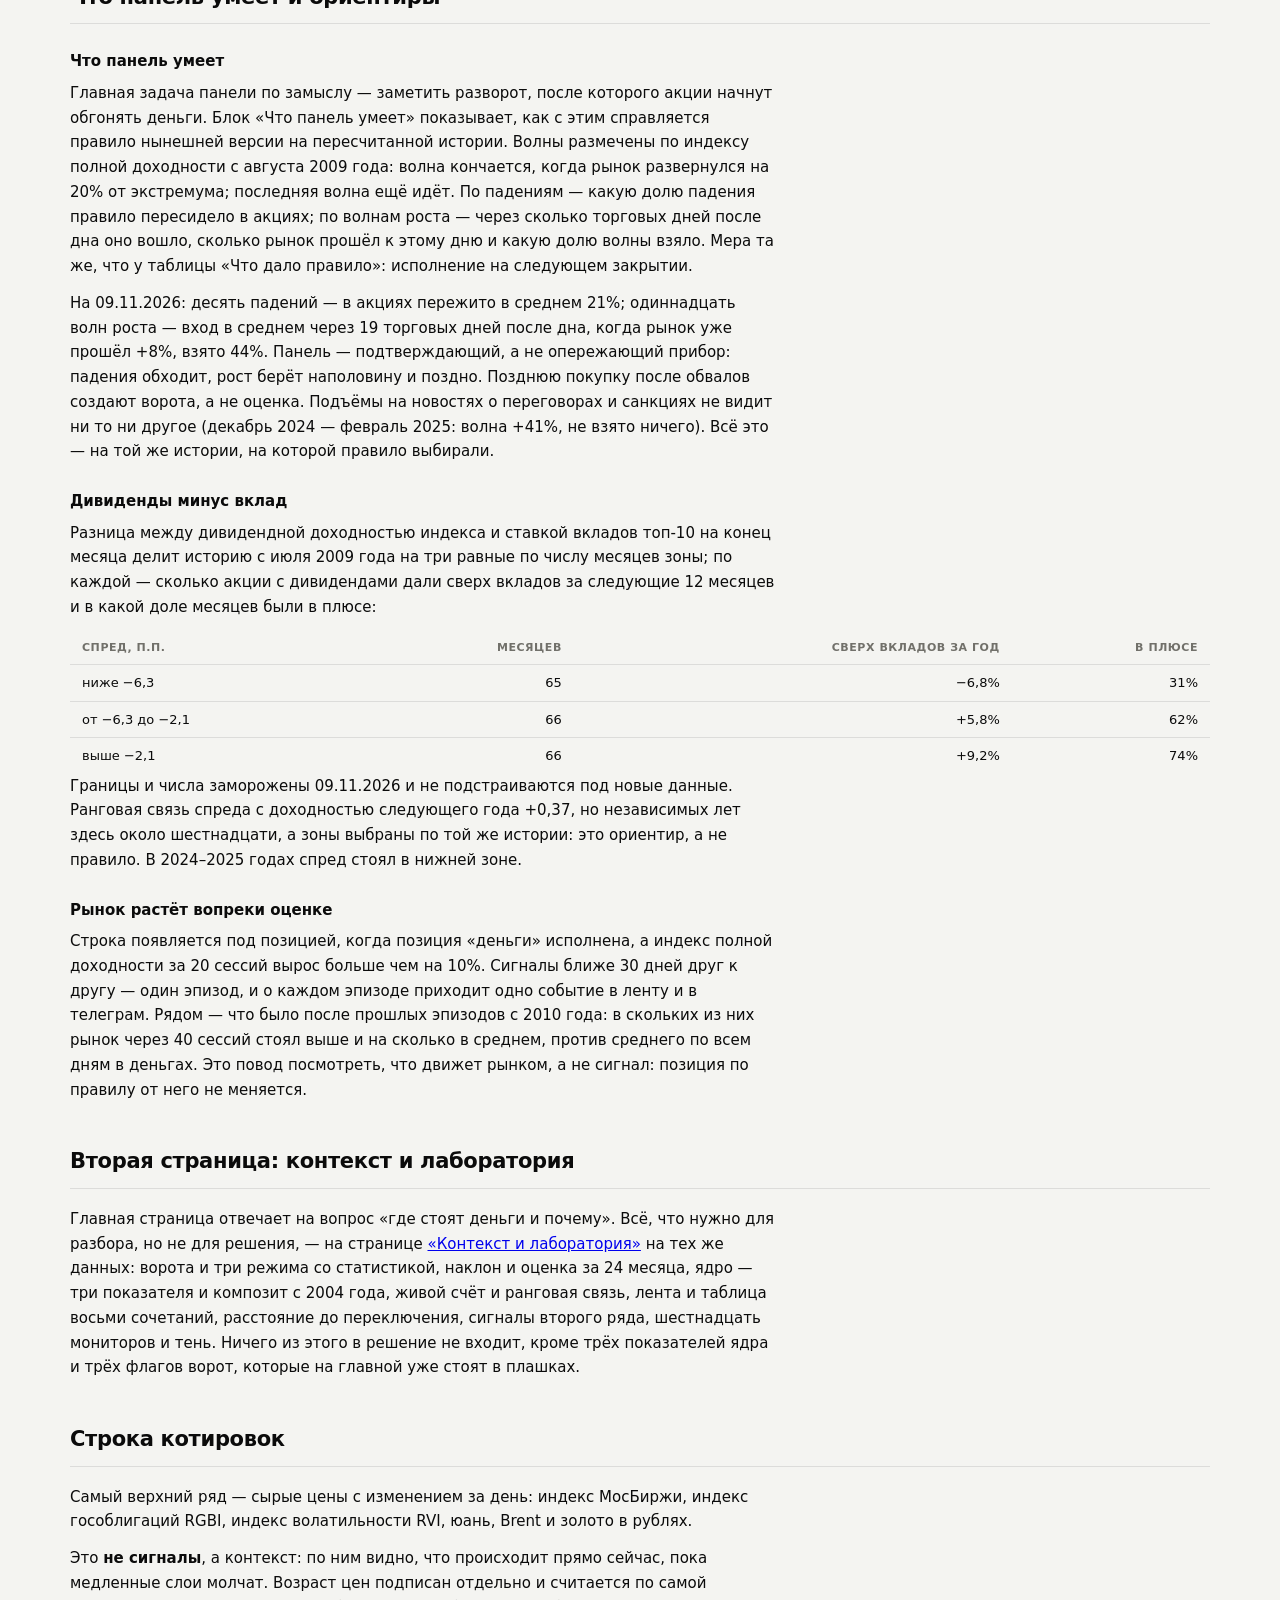
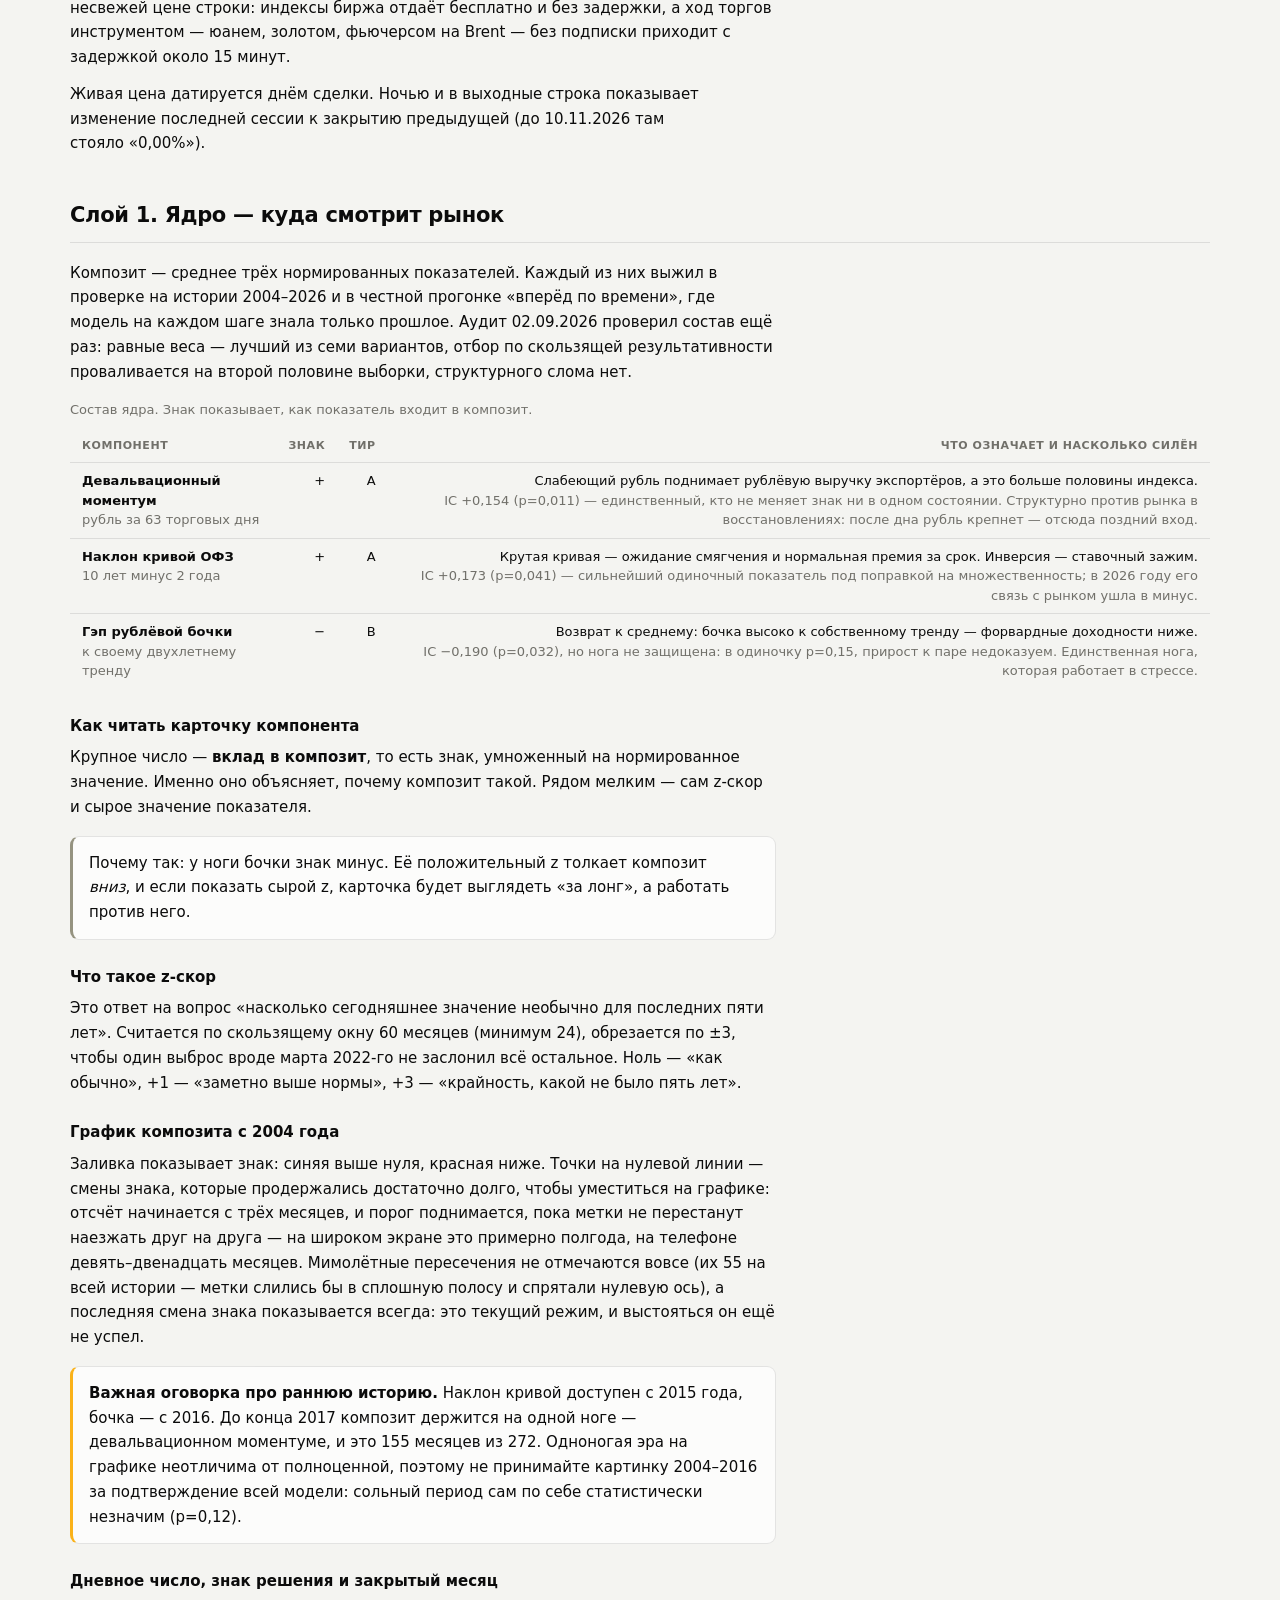
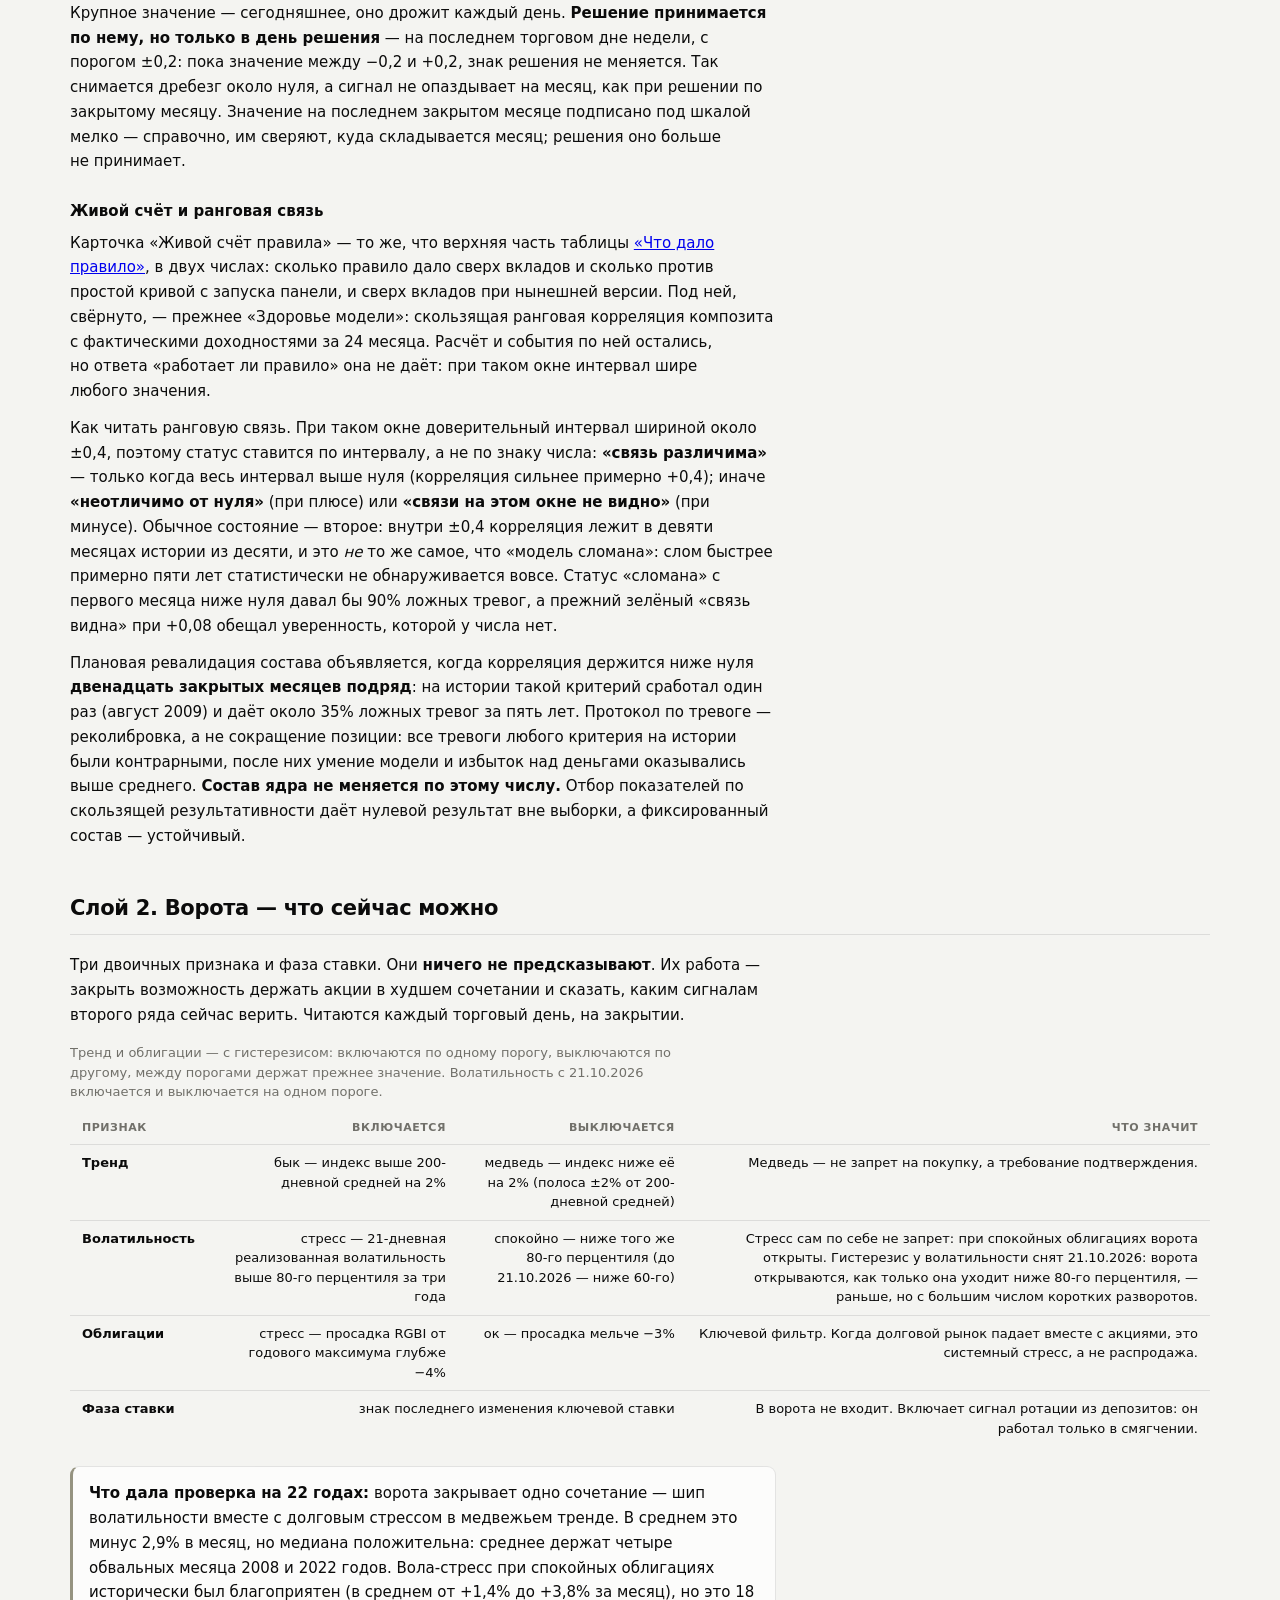
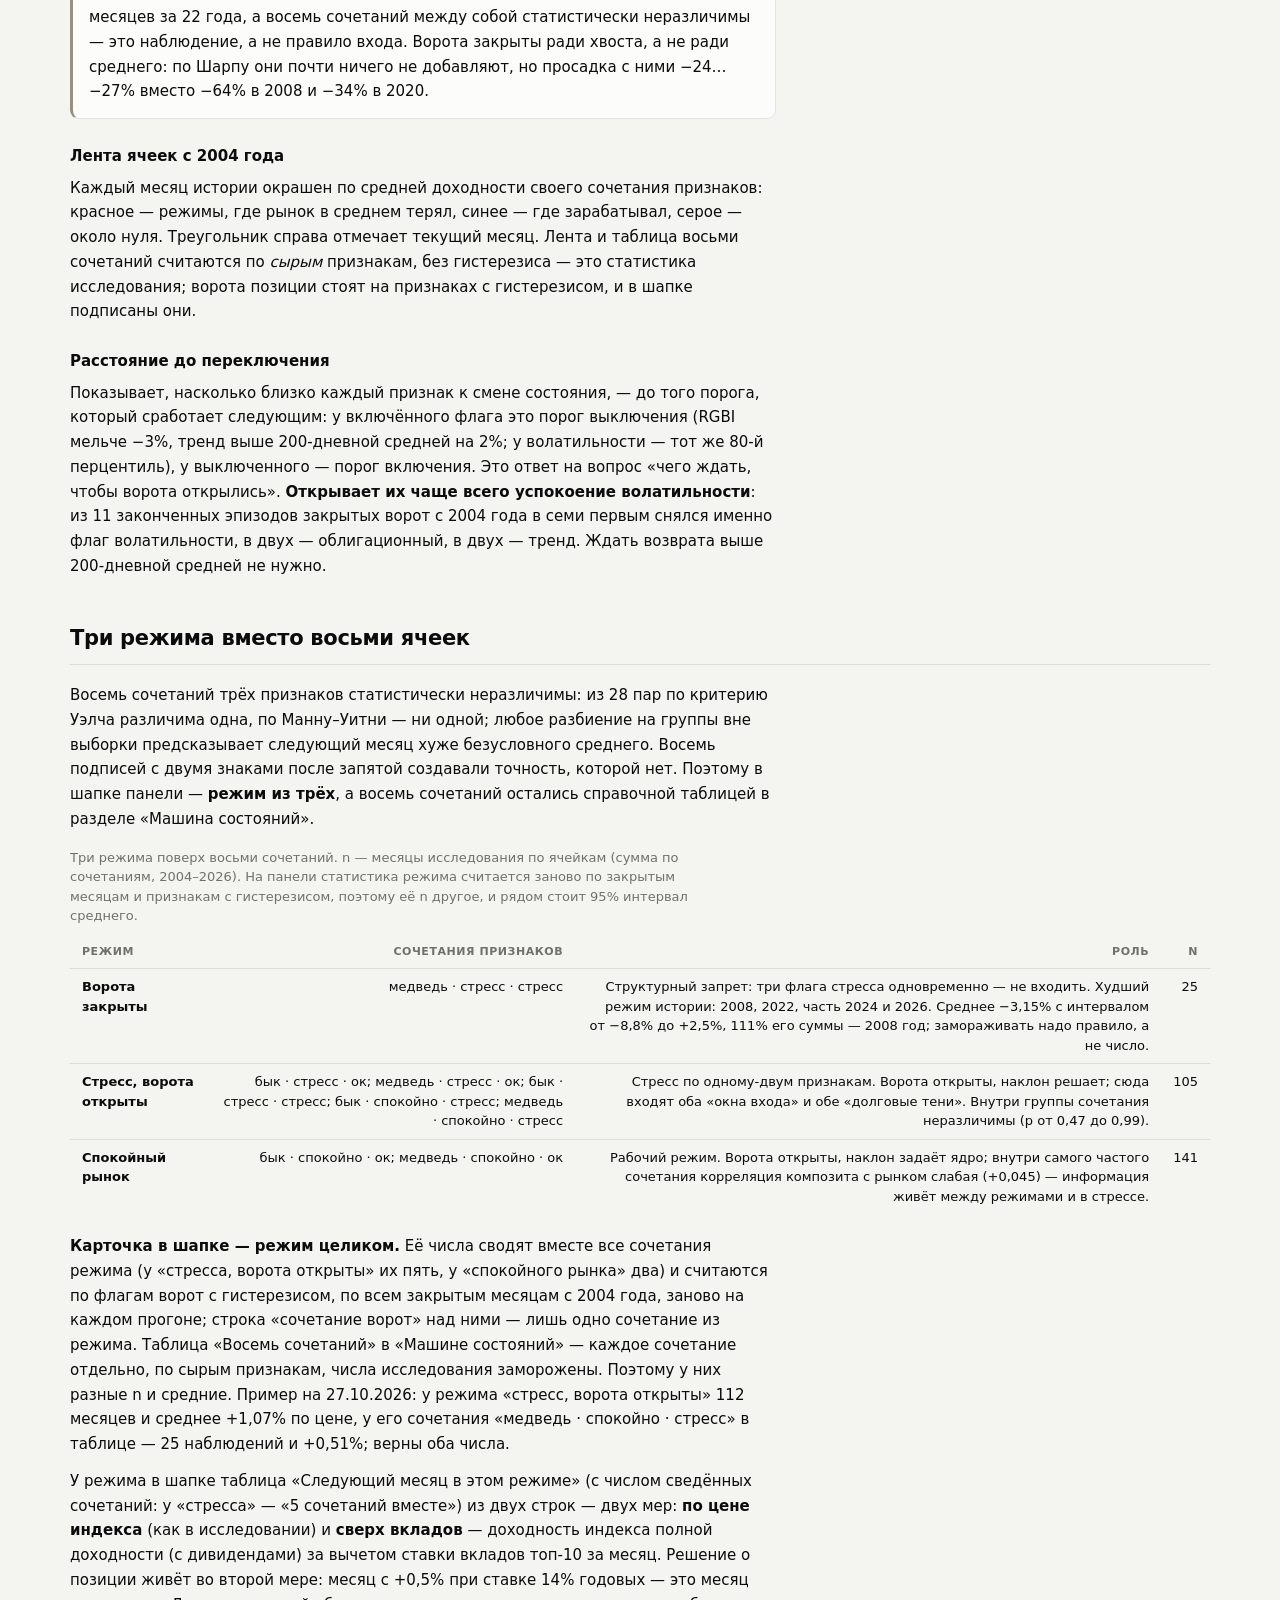
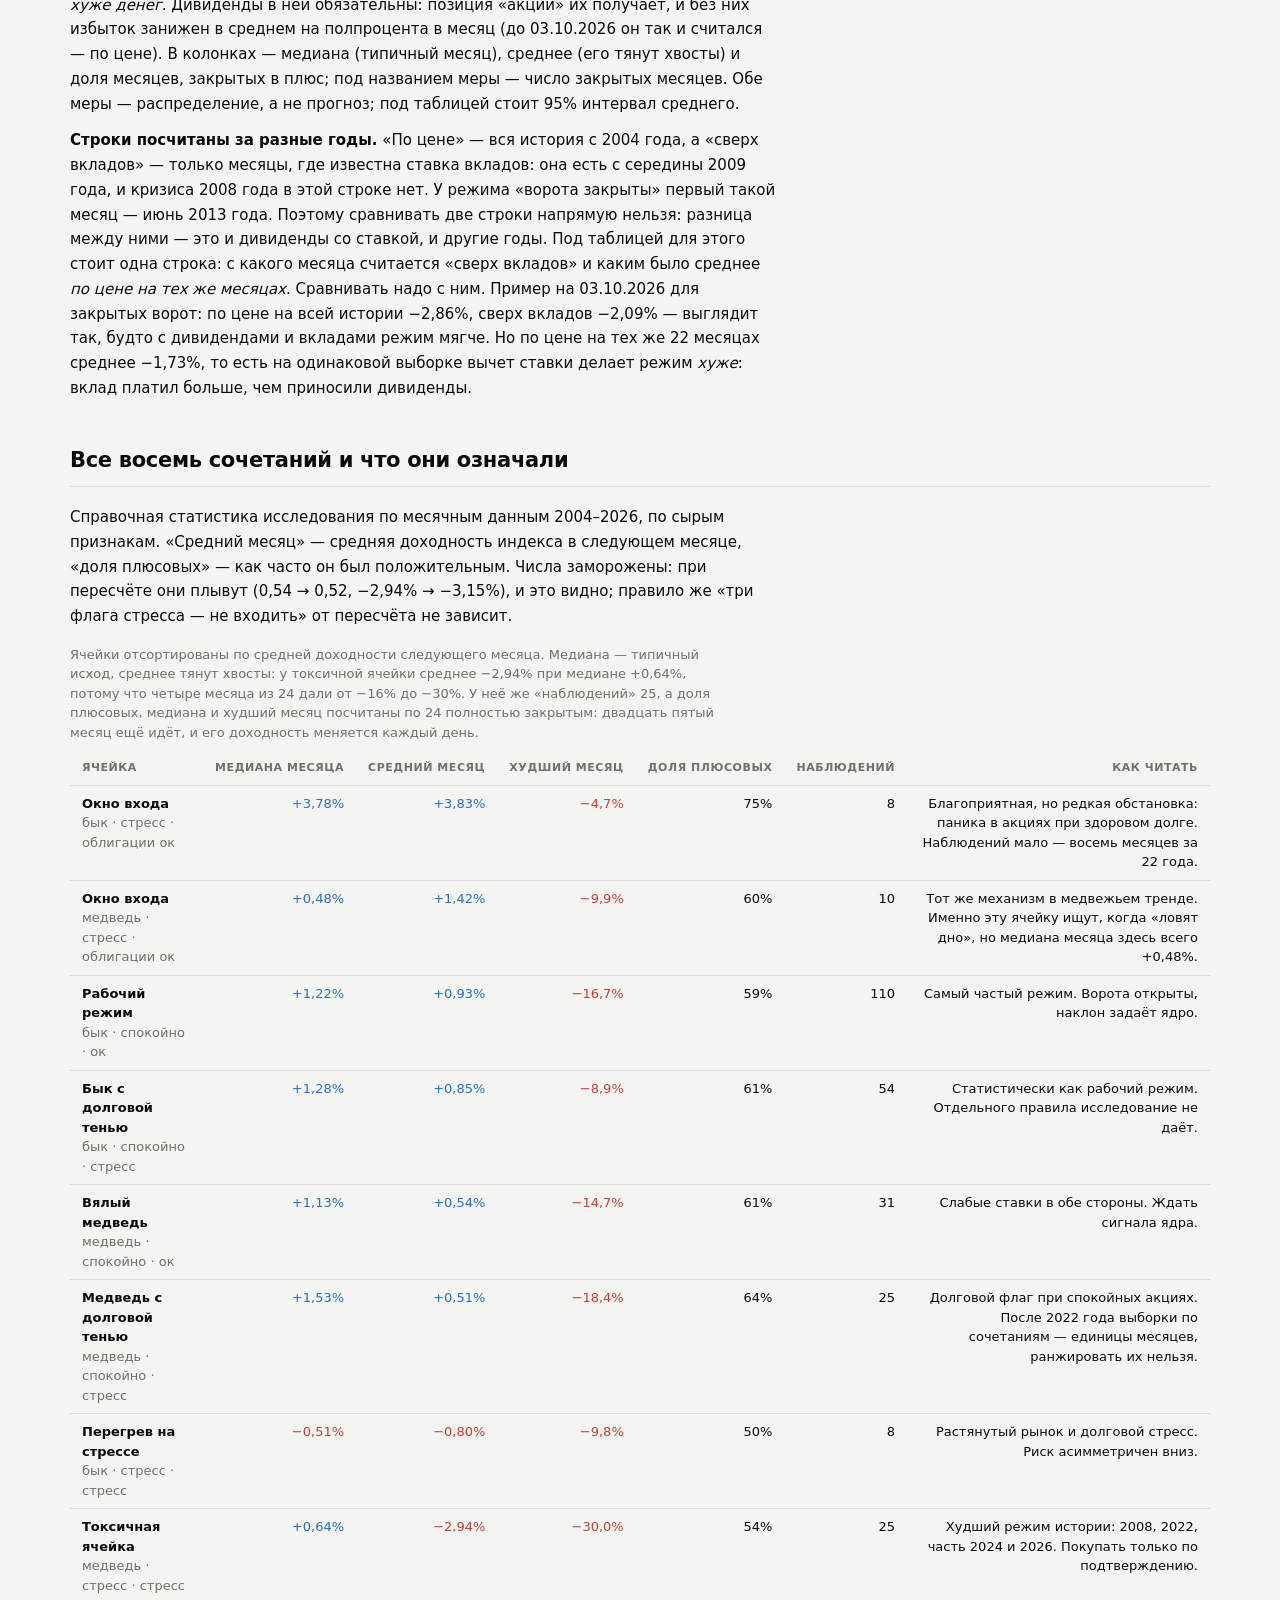
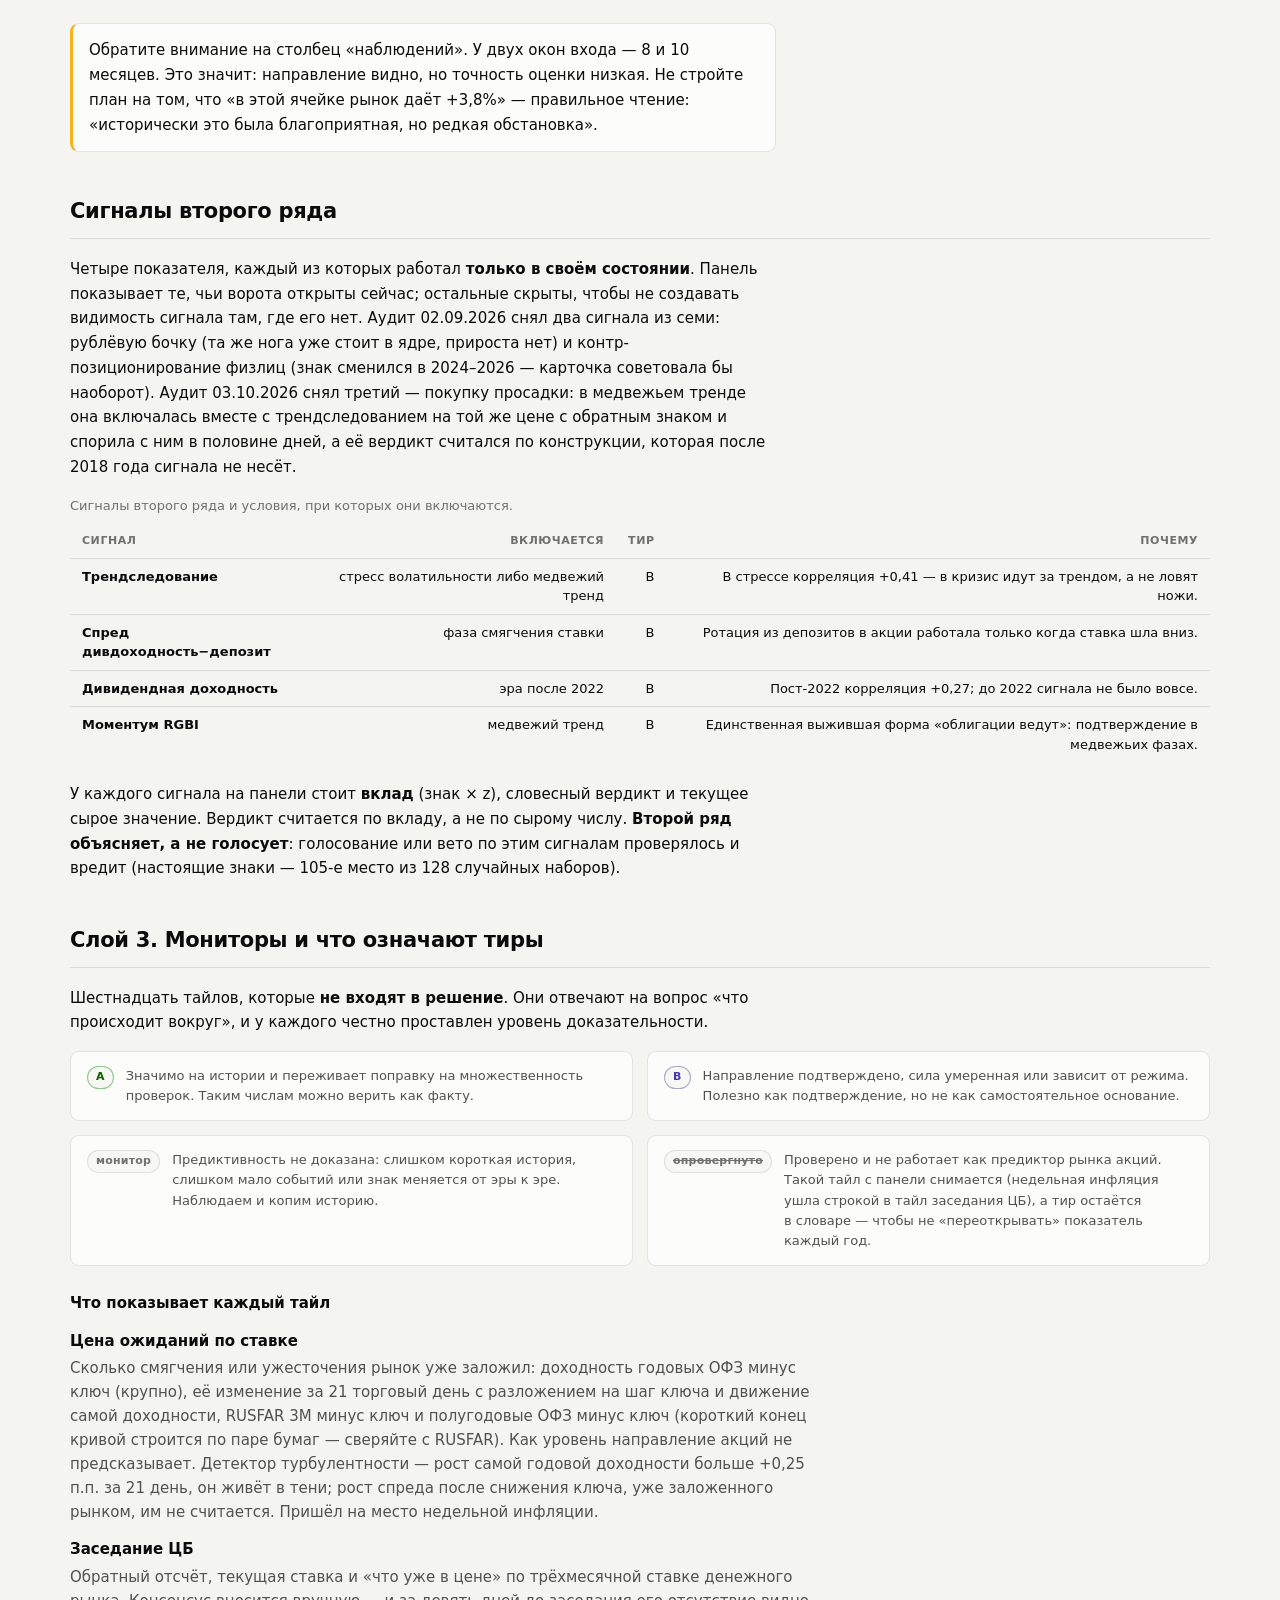
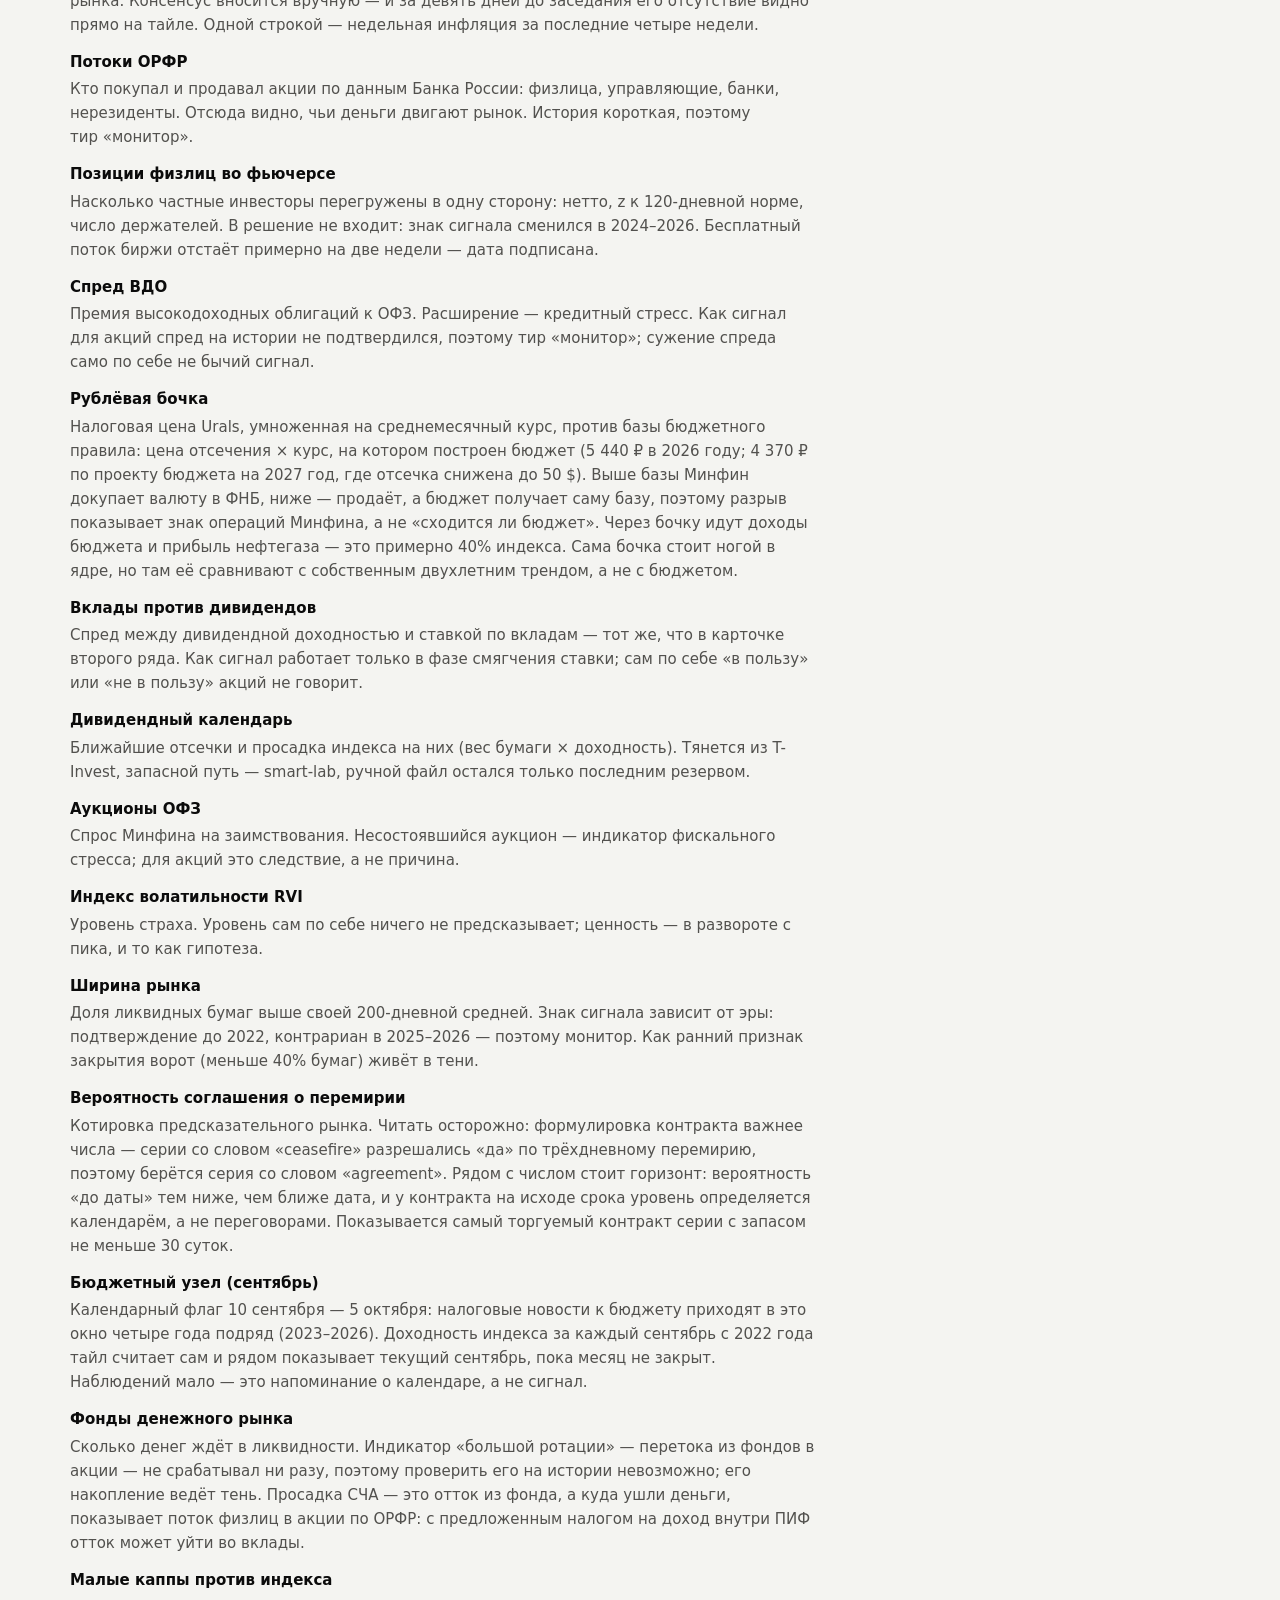
==== commit a92915d0: "842, этап 2 (витрина): плашки «Цикл ставки» и «Тормоз», ориентиры, «Что панель умеет», страница lab." ====
--- a/web/guide.html
+++ b/web/guide.html
@@ -48,6 +48,9 @@
   <nav class="guide__toc" aria-label="Содержание">
     <a href="#quick">За 30 секунд</a>
     <a href="#position">Позиция</a>
+    <a href="#plaques">Цикл ставки и тормоз</a>
+    <a href="#skills">Что панель умеет и ориентиры</a>
+    <a href="#lab">Вторая страница</a>
     <a href="#quotes">Строка котировок</a>
     <a href="#core">Ядро</a>
     <a href="#states">Ворота</a>
@@ -205,6 +208,85 @@
       от −0,2 до +0,2: внутри неё знак решения не меняется.</p>
   </section>
 
+  <!-- ─────────────────────────────────────────────────── цикл и тормоз -->
+  <section class="guide__sec" id="plaques">
+    <h2>Цикл ставки и тормоз</h2>
+    <p>Под позицией две равные плашки — два ответа, из которых она сложена. Метка «держит
+      позицию» стоит на той, что держит её сейчас (у «денег» — одна или обе; у «акций» —
+      ни одна: обе пропускают).</p>
+    <p><b>Цикл ставки</b> — оценка рынка, медленная часть решения: знак решения (за акции
+      или за деньги), с какого дня, сегодняшнее значение оценки и вклад каждого из трёх
+      показателей — курса доллара, кривой ОФЗ и нефти в рублях. Ниже две строки
+      прозрачности. Первая — какой показатель держит знак: оценка без него оказалась бы по
+      другую сторону нуля. 09.11.2026 оценка была −0,28, без нефти +0,39 — знак держала
+      нефть, а у дорогой нефти на истории три верных эпизода из шести. Если без любого
+      одного показателя знак тот же, строка так и говорит. Вторая — что говорит простая
+      кривая (акции, когда 10-летние ОФЗ доходнее 2-летних) и с какого дня. На истории
+      позиция совпадает с ней в 77% дней с 2018 года; расхождение — повод посмотреть,
+      почему.</p>
+    <p><b>Тормоз</b> — ворота: открыты или закрыты, с какого дня, три флага с датами и
+      сколько из них стоит. Ворота закрываются, только когда стоят все три. Когда позицию
+      держат ворота, ниже — что исторически делать в их сочетании.</p>
+  </section>
+
+  <!-- ────────────────────────────────────────────── умеет и ориентиры -->
+  <section class="guide__sec" id="skills">
+    <h2>Что панель умеет и ориентиры</h2>
+    <h3>Что панель умеет</h3>
+    <p>Главная задача панели по замыслу — заметить разворот, после которого акции начнут
+      обгонять деньги. Блок «Что панель умеет» показывает, как с этим справляется правило
+      нынешней версии на пересчитанной истории. Волны размечены по индексу полной
+      доходности с августа 2009 года: волна кончается, когда рынок развернулся на 20% от
+      экстремума; последняя волна ещё идёт. По падениям — какую долю падения правило
+      пересидело в акциях; по волнам роста — через сколько торговых дней после дна оно
+      вошло, сколько рынок прошёл к этому дню и какую долю волны взяло. Мера та же, что у
+      таблицы «Что дало правило»: исполнение на следующем закрытии.</p>
+    <p>На 09.11.2026: десять падений — в акциях пережито в среднем 21%; одиннадцать волн
+      роста — вход в среднем через 19 торговых дней после дна, когда рынок уже прошёл +8%,
+      взято 44%. Панель — подтверждающий, а не опережающий прибор: падения обходит, рост
+      берёт наполовину и поздно. Позднюю покупку после обвалов создают ворота, а не
+      оценка. Подъёмы на новостях о переговорах и санкциях не видит ни то ни другое
+      (декабрь 2024 — февраль 2025: волна +41%, не взято ничего). Всё это — на той же
+      истории, на которой правило выбирали.</p>
+    <h3 id="divgap">Дивиденды минус вклад</h3>
+    <p>Разница между дивидендной доходностью индекса и ставкой вкладов топ-10 на конец
+      месяца делит историю с июля 2009 года на три равные по числу месяцев зоны; по каждой —
+      сколько акции с дивидендами дали сверх вкладов за следующие 12 месяцев и в какой
+      доле месяцев были в плюсе:</p>
+    <table class="data guide__table" id="divgap-table">
+      <thead><tr><th scope="col">Спред, п.п.</th><th scope="col">Месяцев</th><th scope="col">Сверх вкладов за год</th><th scope="col">В плюсе</th></tr></thead>
+      <tbody>
+        <tr><td>ниже −6,3</td><td>65</td><td>−6,8%</td><td>31%</td></tr>
+        <tr><td>от −6,3 до −2,1</td><td>66</td><td>+5,8%</td><td>62%</td></tr>
+        <tr><td>выше −2,1</td><td>66</td><td>+9,2%</td><td>74%</td></tr>
+      </tbody>
+    </table>
+    <p>Границы и числа заморожены 09.11.2026 и не подстраиваются под новые данные. Ранговая
+      связь спреда с доходностью следующего года +0,37, но независимых лет здесь около
+      шестнадцати, а зоны выбраны по той же истории: это ориентир, а не правило. В 2024–2025
+      годах спред стоял в нижней зоне.</p>
+    <h3 id="against">Рынок растёт вопреки оценке</h3>
+    <p>Строка появляется под позицией, когда позиция «деньги» исполнена, а индекс полной
+      доходности за 20 сессий вырос больше чем на 10%. Сигналы ближе 30 дней друг к другу —
+      один эпизод, и о каждом эпизоде приходит одно событие в ленту и в телеграм. Рядом —
+      что было после прошлых эпизодов с 2010 года: в скольких из них рынок через 40 сессий
+      стоял выше и на сколько в среднем, против среднего по всем дням в деньгах. Это повод
+      посмотреть, что движет рынком, а не сигнал: позиция по правилу от него не меняется.</p>
+  </section>
+
+  <!-- ──────────────────────────────────────────────────── вторая страница -->
+  <section class="guide__sec" id="lab">
+    <h2>Вторая страница: контекст и лаборатория</h2>
+    <p>Главная страница отвечает на вопрос «где стоят деньги и почему». Всё, что нужно для
+      разбора, но не для решения, — на странице <a href="lab.html">«Контекст и
+      лаборатория»</a> на тех же данных: ворота и три режима со статистикой, наклон и
+      оценка за 24 месяца, ядро — три показателя и композит с 2004 года, живой счёт и
+      ранговая связь, лента и таблица восьми сочетаний, расстояние до переключения,
+      сигналы второго ряда, шестнадцать мониторов и тень. Ничего из этого в решение не
+      входит, кроме трёх показателей ядра и трёх флагов ворот, которые на главной уже
+      стоят в плашках.</p>
+  </section>
+
   <!-- ────────────────────────────────────────────────────────── котировки -->
   <section class="guide__sec" id="quotes">
     <h2>Строка котировок</h2>
--- a/web/styles.css
+++ b/web/styles.css
@@ -229,6 +229,8 @@
 }
 .brand { display: flex; align-items: baseline; gap: 10px; min-width: 0; }
 .brand__name { font-size: 15px; font-weight: 600; letter-spacing: -.01em; }
+.brand__link { color: inherit; text-decoration: none; }
+.brand__link:hover { text-decoration: underline; }
 .brand__sub { font-size: 13px; color: var(--ink-3); white-space: nowrap; }
 .top__spacer { flex: 1 1 auto; }
 .top__tools { display: flex; align-items: center; gap: 8px; min-width: 0; }
@@ -584,6 +586,39 @@
 }
 /* Самые узкие телефоны: разница видна из двух соседних колонок, а таблица обязана
    помещаться без горизонтальной прокрутки (см. комментарий к .tablewrap). */
+/* Плашки «Цикл ставки» и «Тормоз» под позицией (аудит 10.11.2026, этап 2): две
+   равные части одного ответа, поэтому одна сетка и одинаковый порядок строк. */
+.plaques { display: grid; gap: 16px; margin-top: 16px; }
+@media (min-width: 900px) { .plaques { grid-template-columns: 1fr 1fr; } }
+.plaque {
+  border: 1px solid var(--hair); border-radius: var(--radius-sm);
+  background: var(--surface-2); padding: 14px 16px;
+}
+.plaque__head { display: flex; flex-wrap: wrap; align-items: baseline; gap: 6px 10px; }
+.plaque__head .kicker { margin-bottom: 8px; }
+.plaque__badge {
+  font-size: 11px; font-weight: 600; letter-spacing: .07em; text-transform: uppercase;
+  color: var(--ink); border: 1px solid var(--ink-3); border-radius: 999px; padding: 1px 8px;
+}
+.plaque__main { display: flex; flex-wrap: wrap; align-items: baseline; gap: 4px 12px; margin-bottom: 12px; }
+.plaque__word { font-size: 21px; font-weight: 700; letter-spacing: -.015em; line-height: 1.2; }
+.plaque__meta { font-size: 13px; color: var(--ink-2); }
+.plaque__legs { display: grid; grid-template-columns: repeat(3, minmax(0, 1fr)); gap: 8px 16px; }
+.plaque__num { font-size: 21px; font-weight: 600; letter-spacing: -.015em; margin-top: 2px; font-variant-numeric: tabular-nums; }
+.plaque__lines { margin-top: 12px; }
+.plaque__lines li { font-size: 13px; line-height: 1.45; color: var(--ink-2); margin-top: 4px; text-wrap: pretty; }
+/* «Рынок растёт вопреки оценке» — строка-повод под позицией, только когда сработала. */
+.against {
+  margin-top: 14px; padding: 10px 14px; font-size: 13px; line-height: 1.45;
+  border-left: 3px solid var(--accent); background: var(--surface-2); color: var(--ink-2);
+}
+.against b { color: var(--ink); font-weight: 600; }
+/* Ссылка на вторую страницу — карточкой во всю ширину. */
+.lablink { display: flex; flex-wrap: wrap; align-items: baseline; gap: 6px 12px; text-decoration: none; color: inherit; }
+.lablink:hover .card__title { text-decoration: underline; }
+.card__foot a { color: var(--s1); text-decoration: none; white-space: nowrap; }
+.card__foot a:hover { text-decoration: underline; }
+
 /* Свёрнутый пересчёт под живым следом и свёрнутые блоки второго ряда. */
 .journal__hist { margin-top: 10px; }
 .journal__hist > .tablewrap, .journal__hist > .health, .journal__hist > div { margin-top: 8px; }
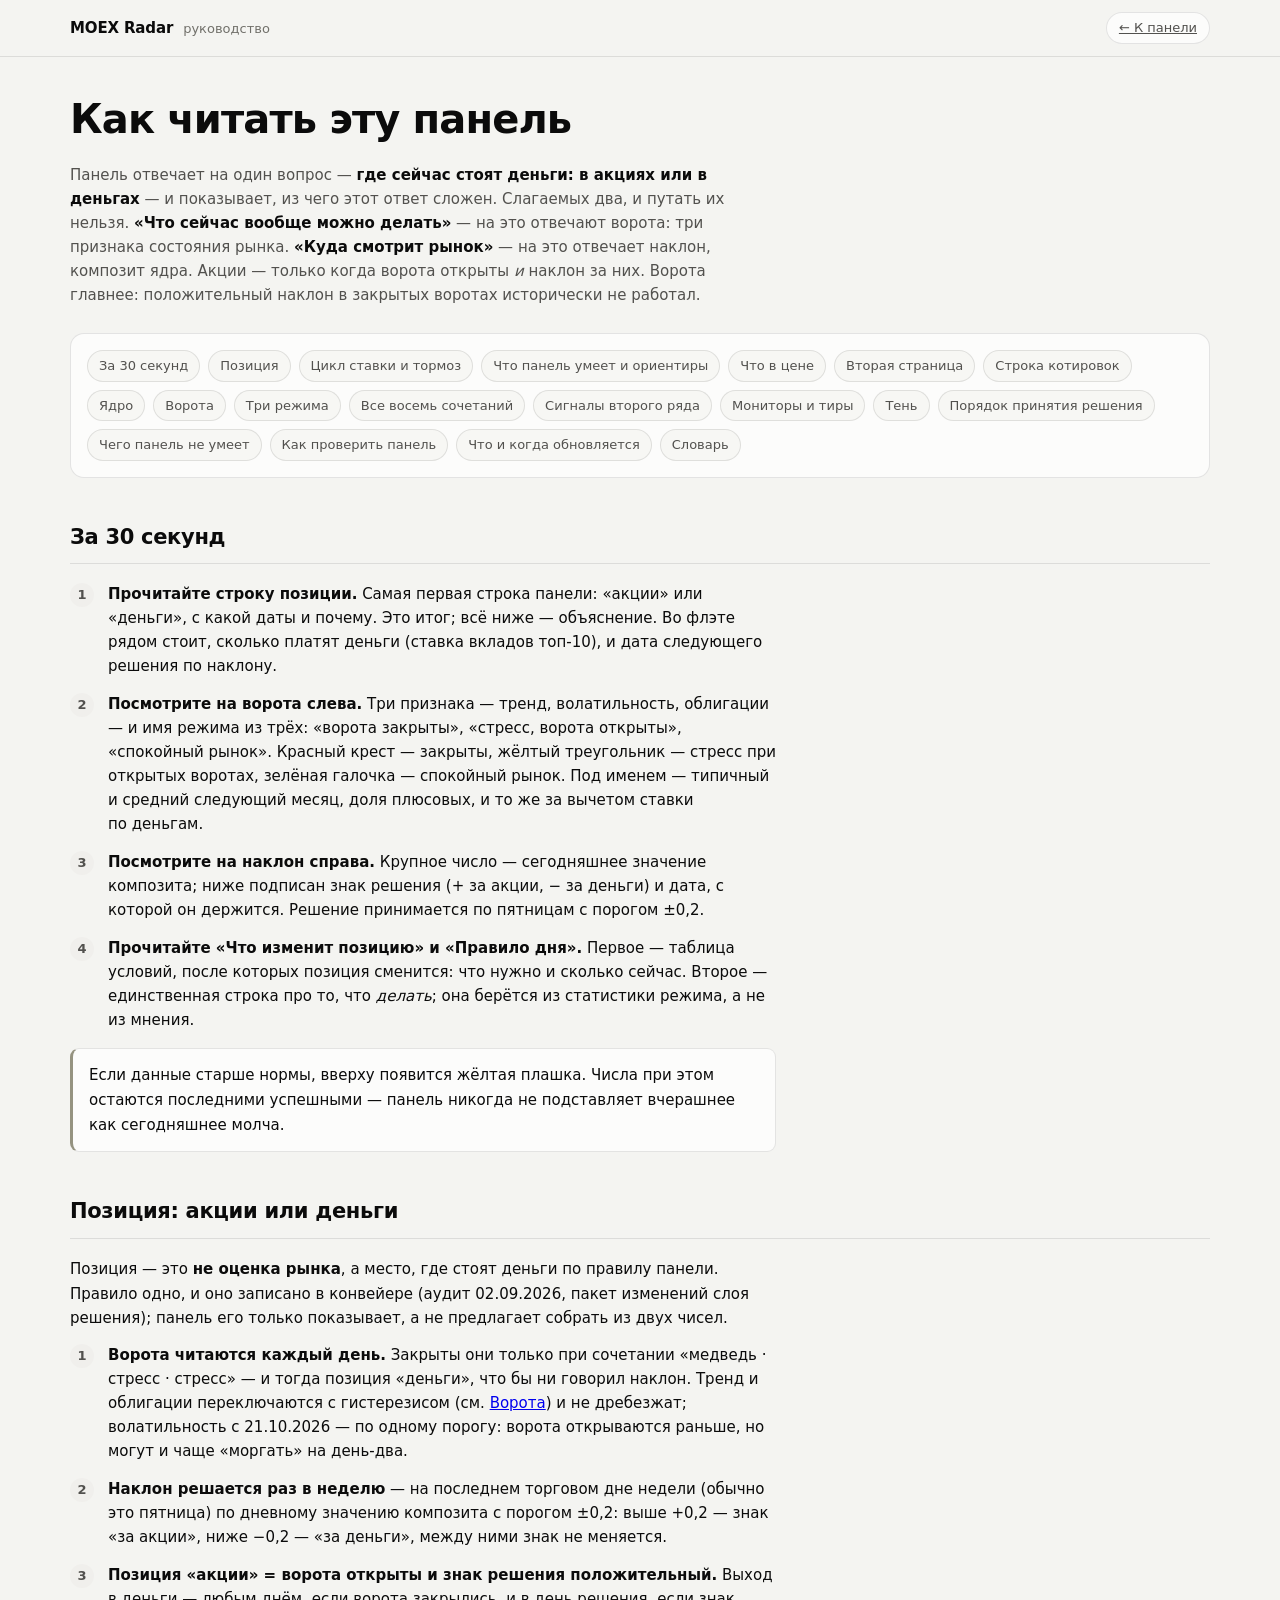
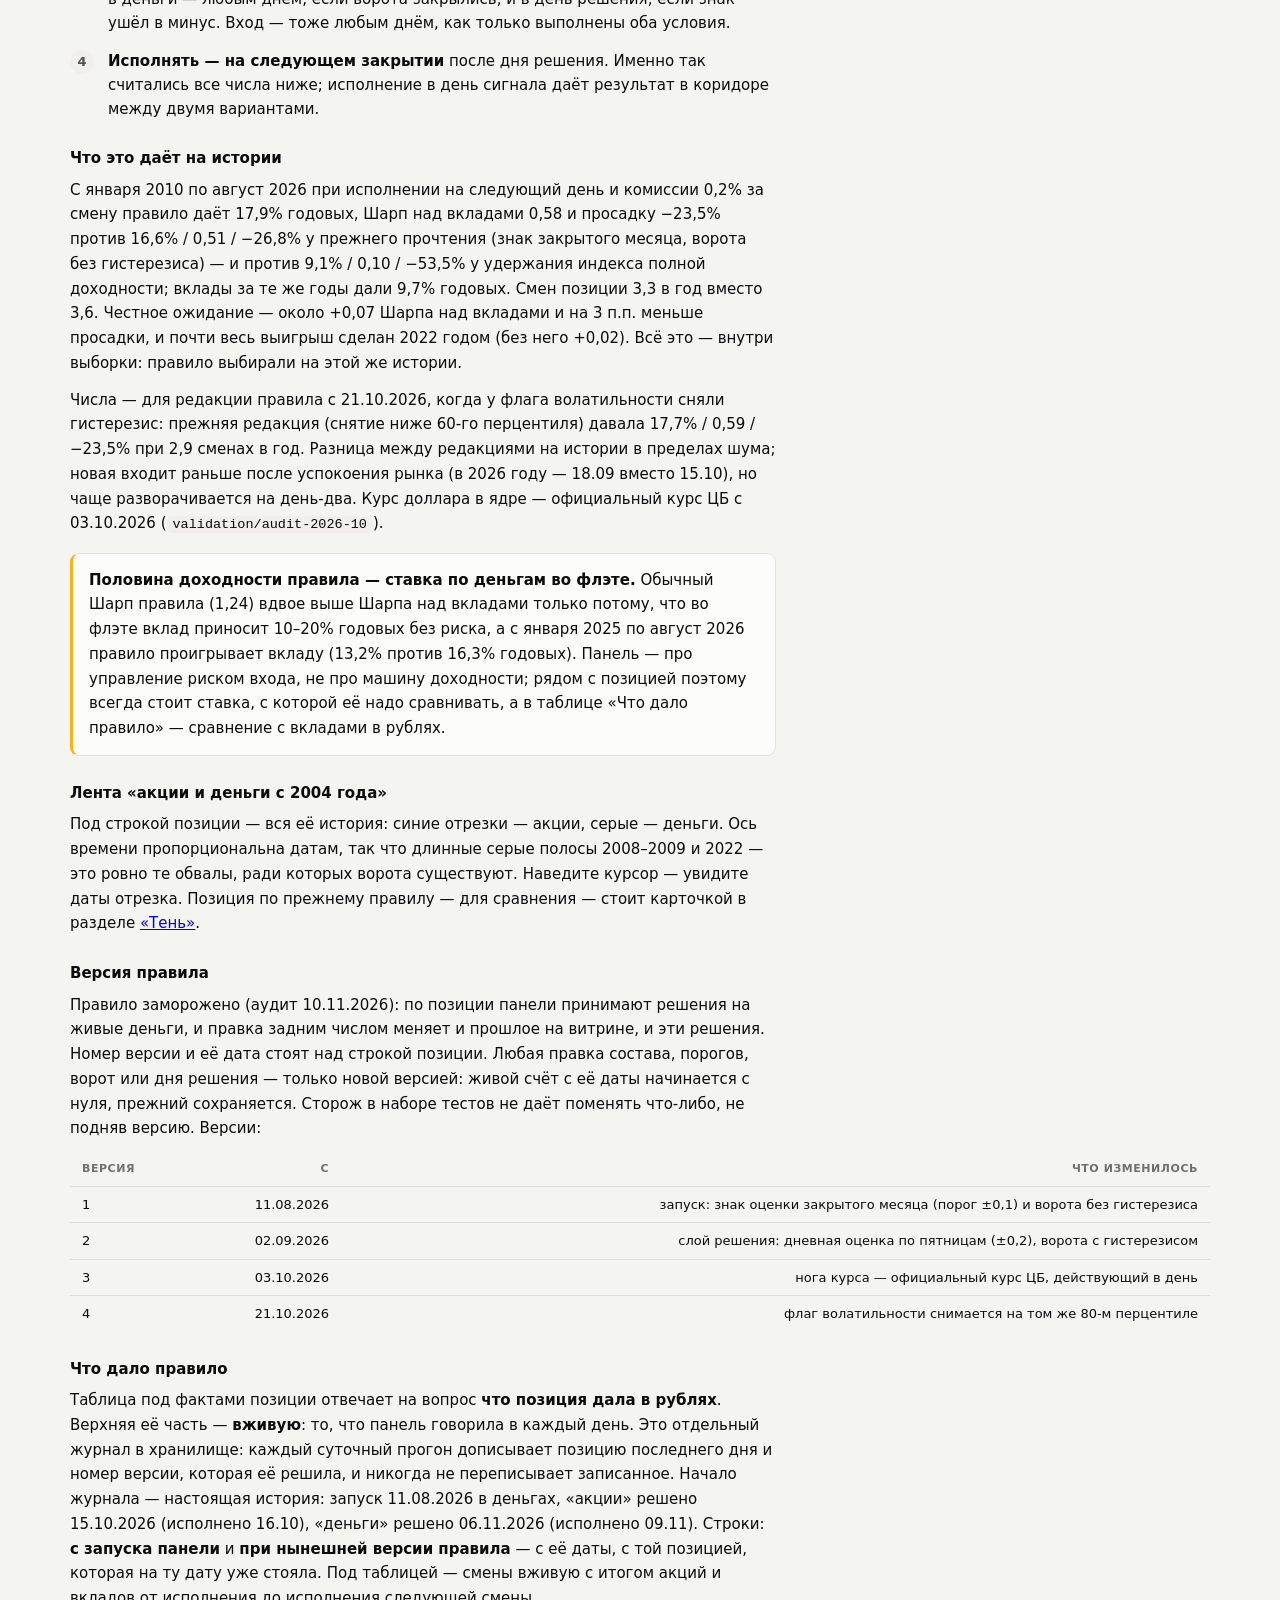
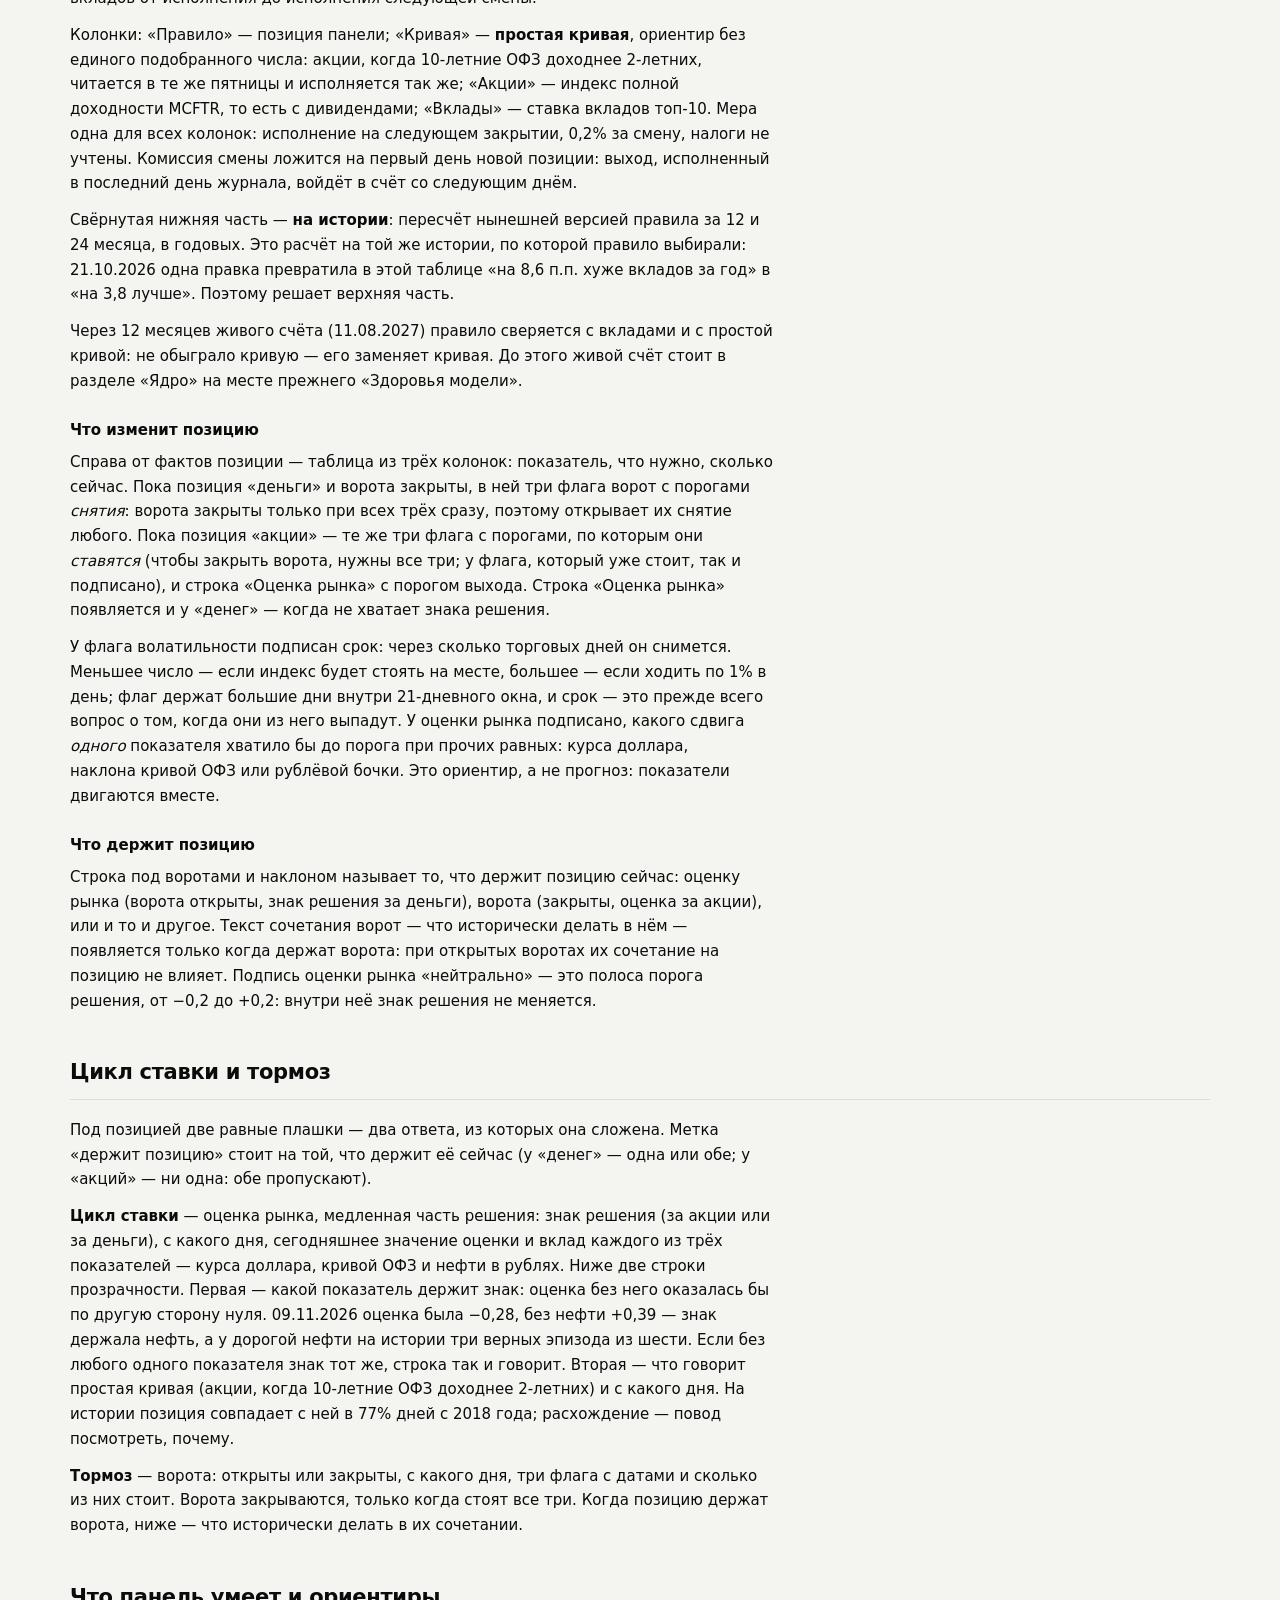
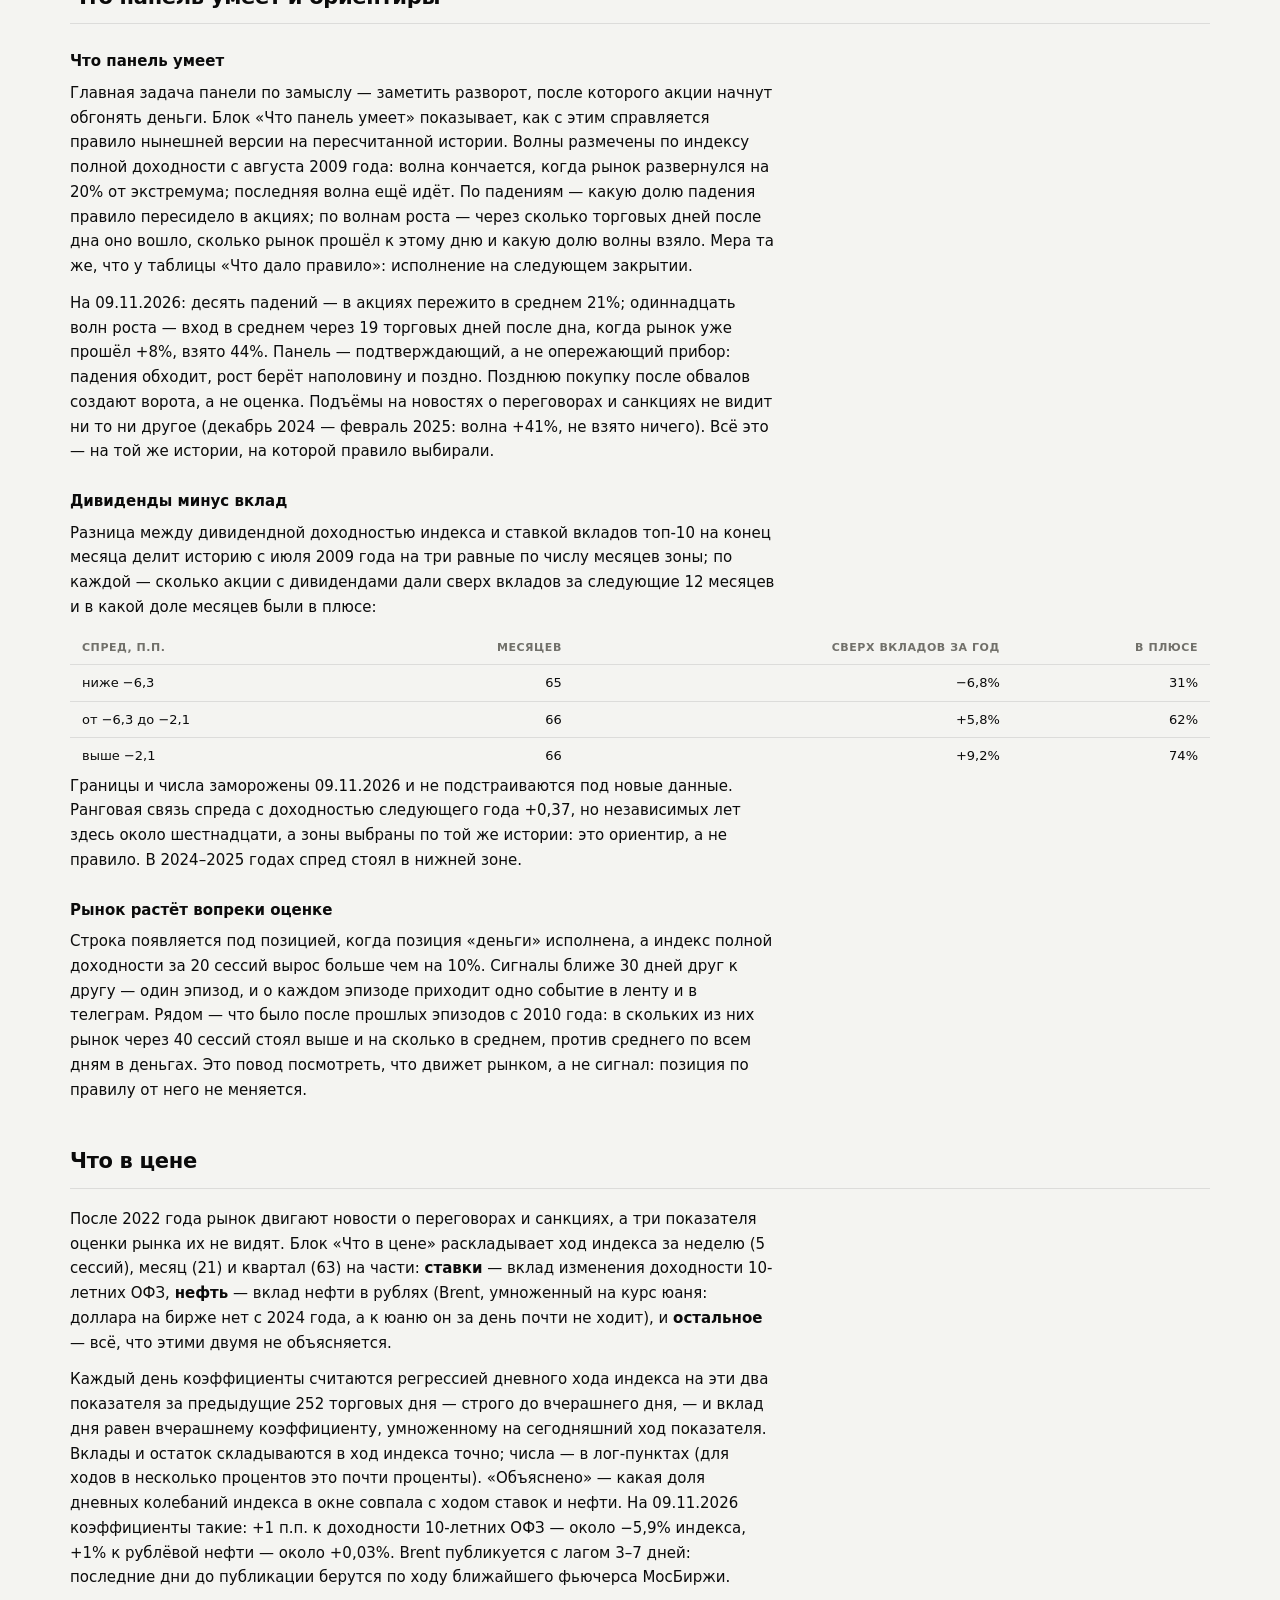
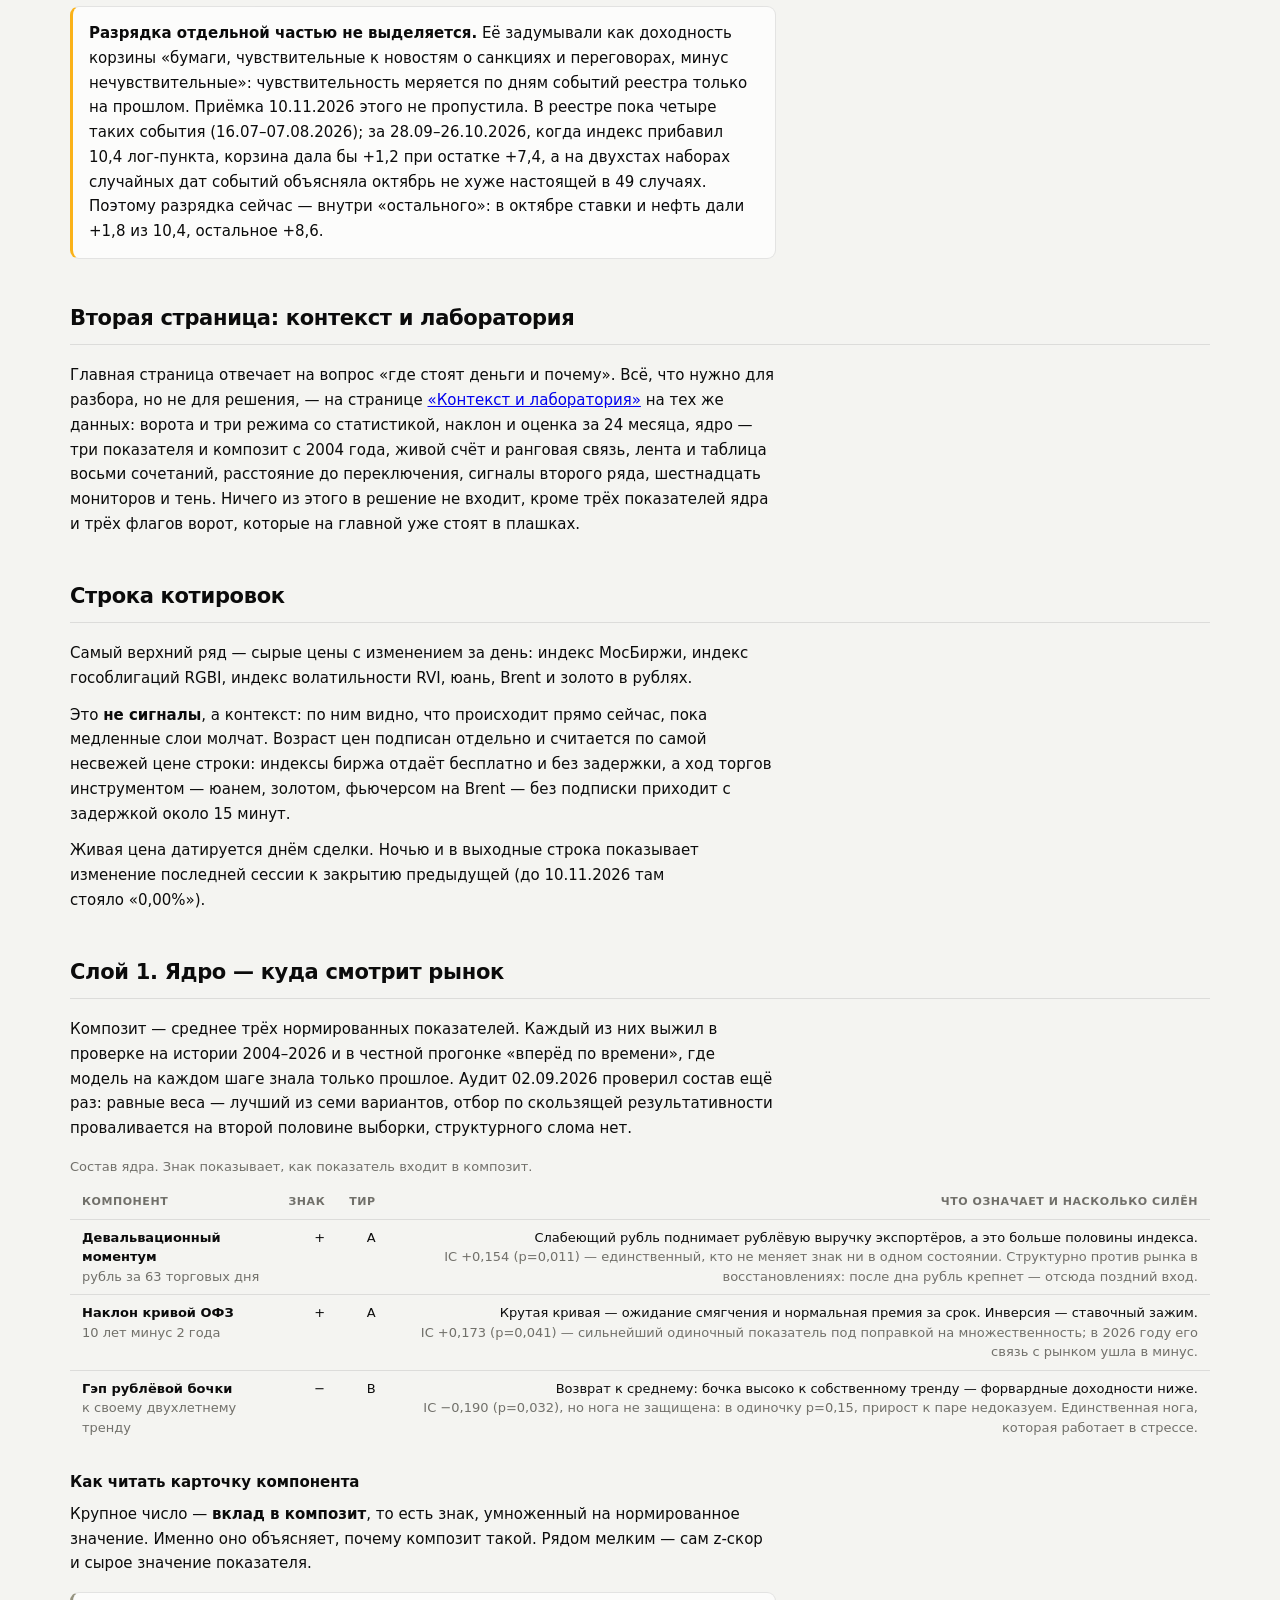
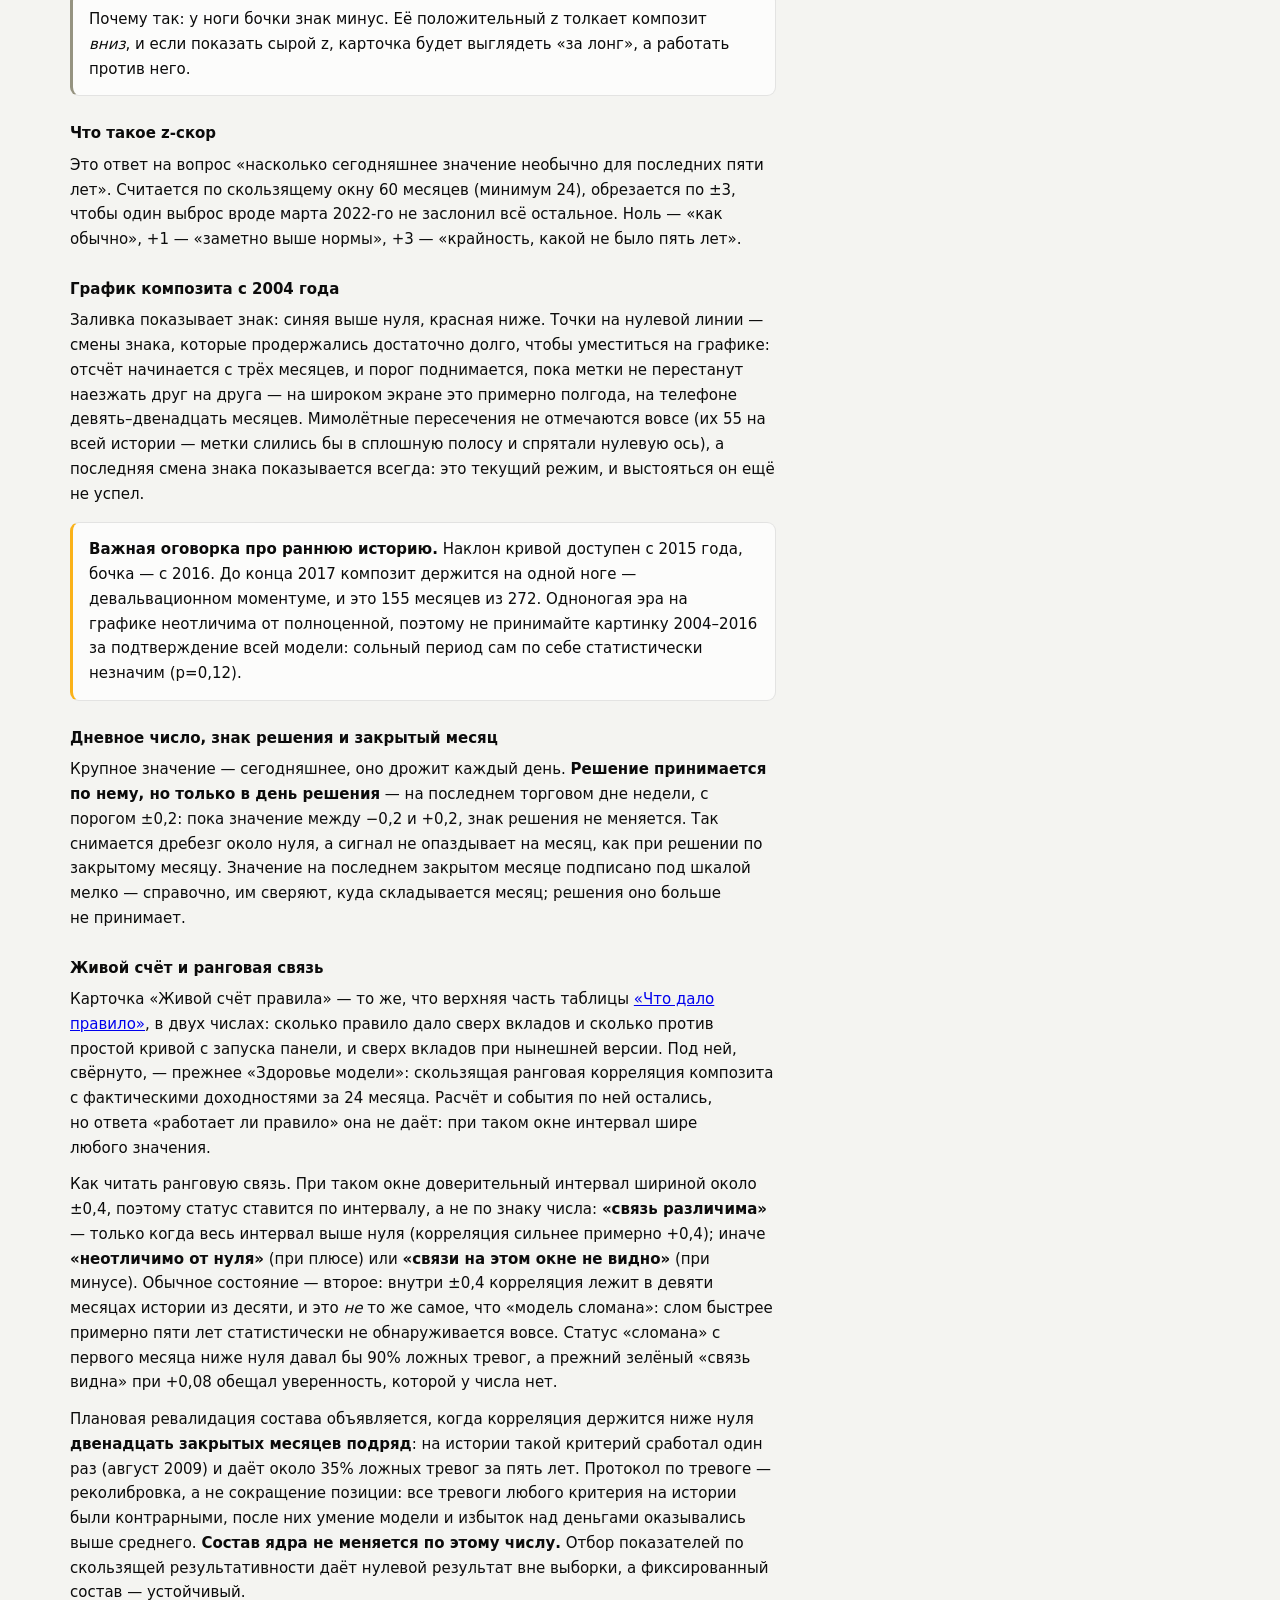
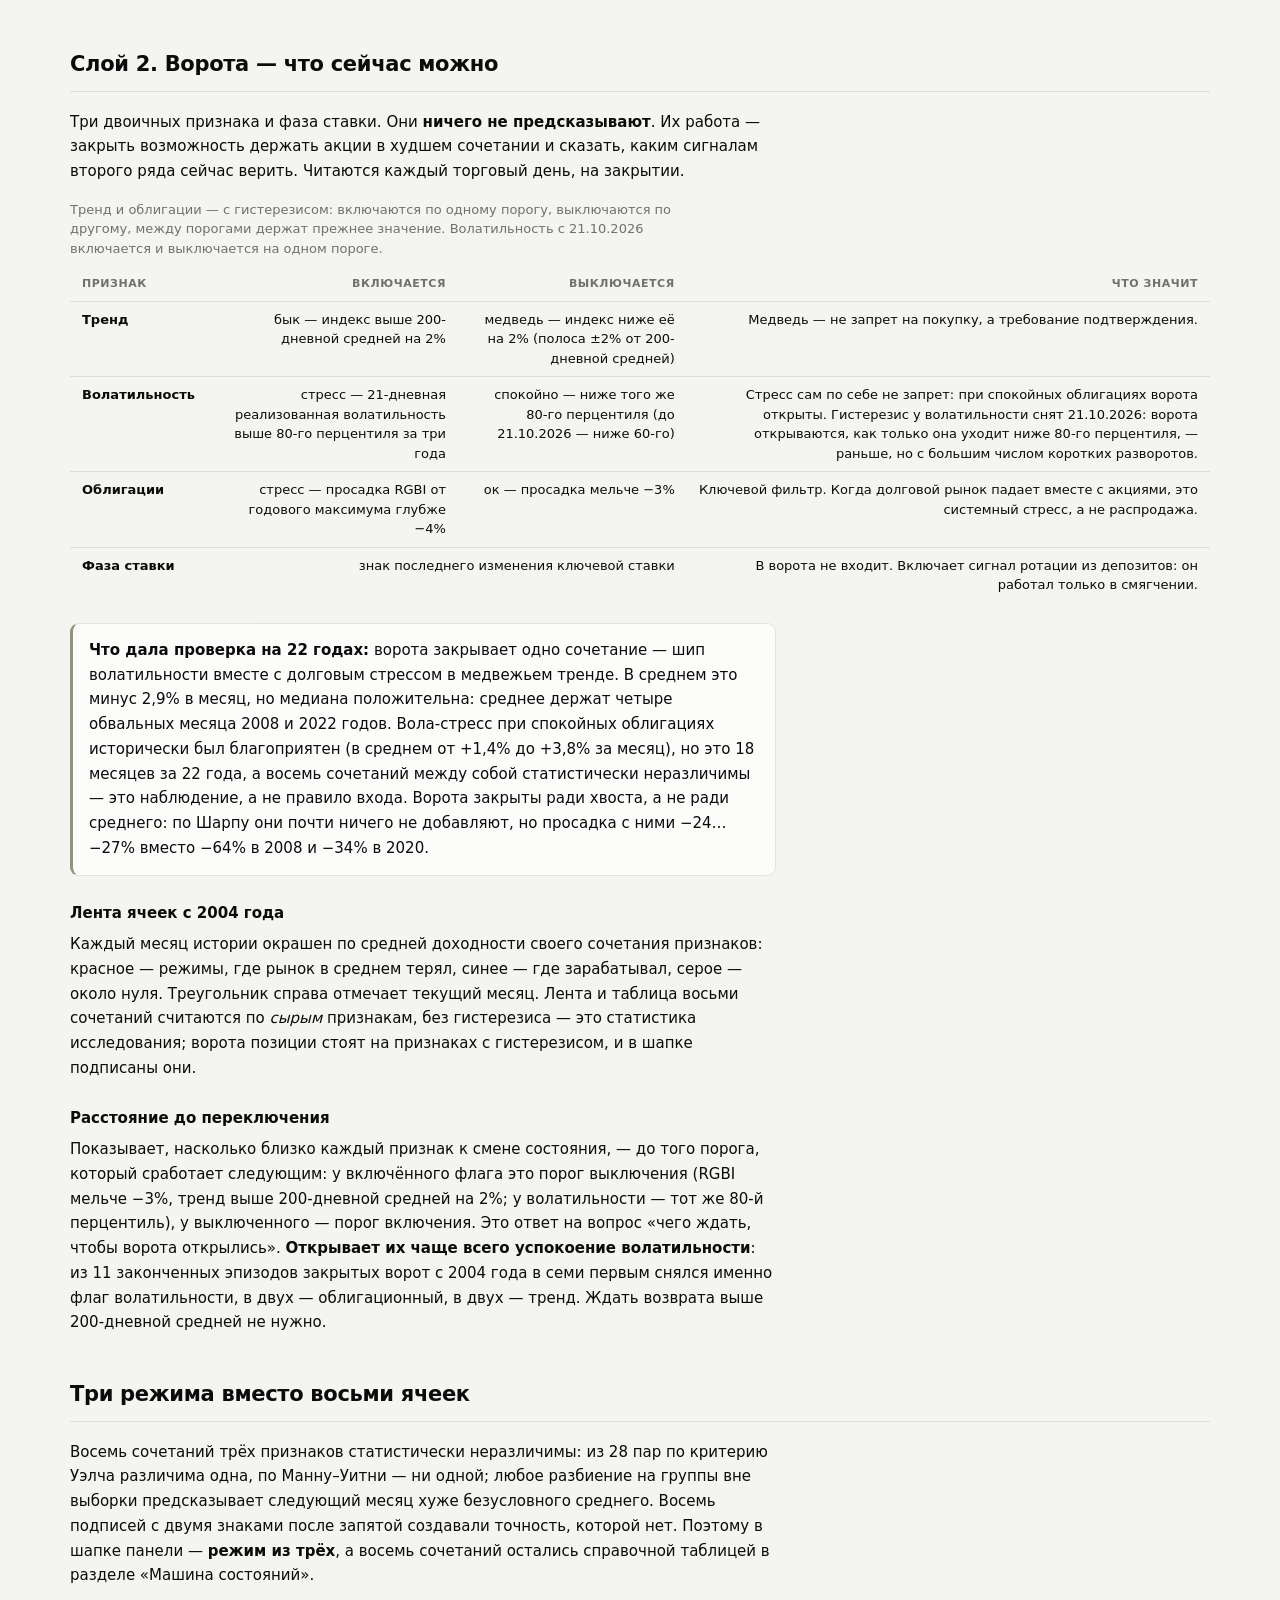
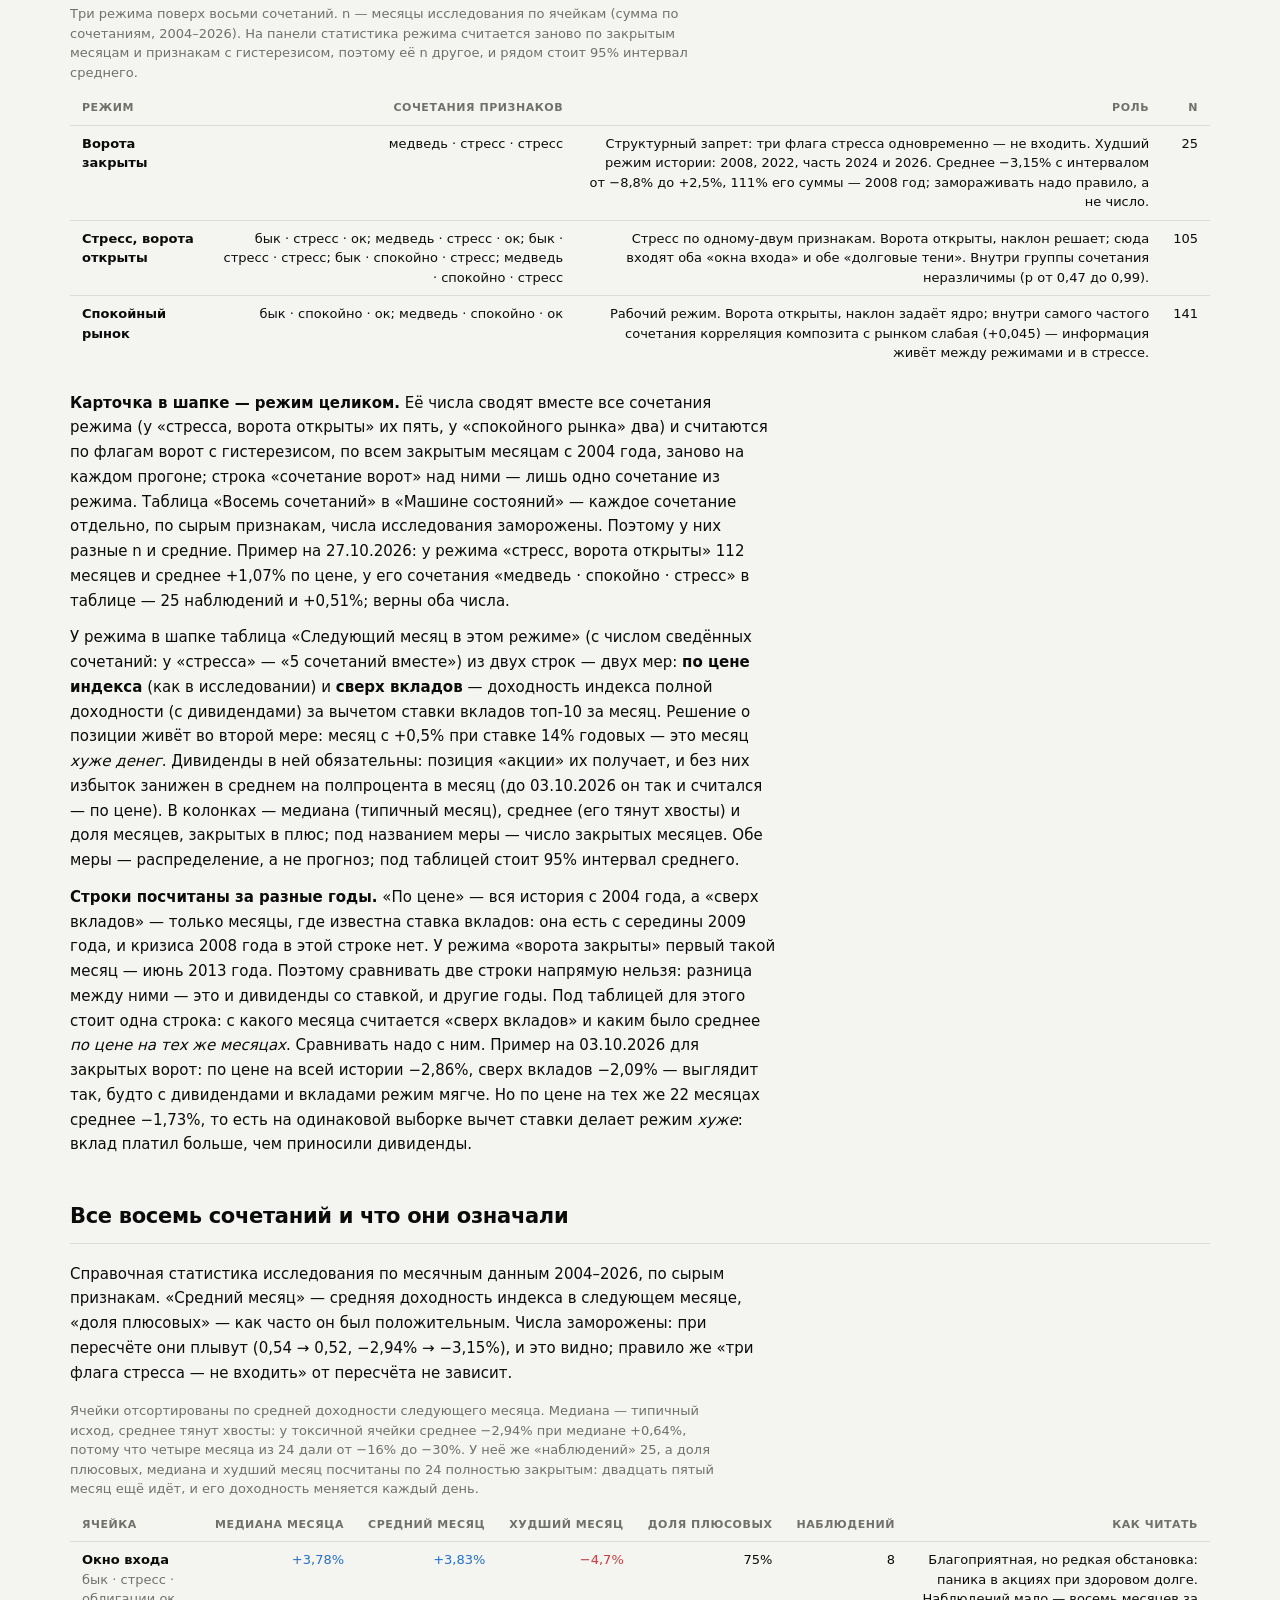
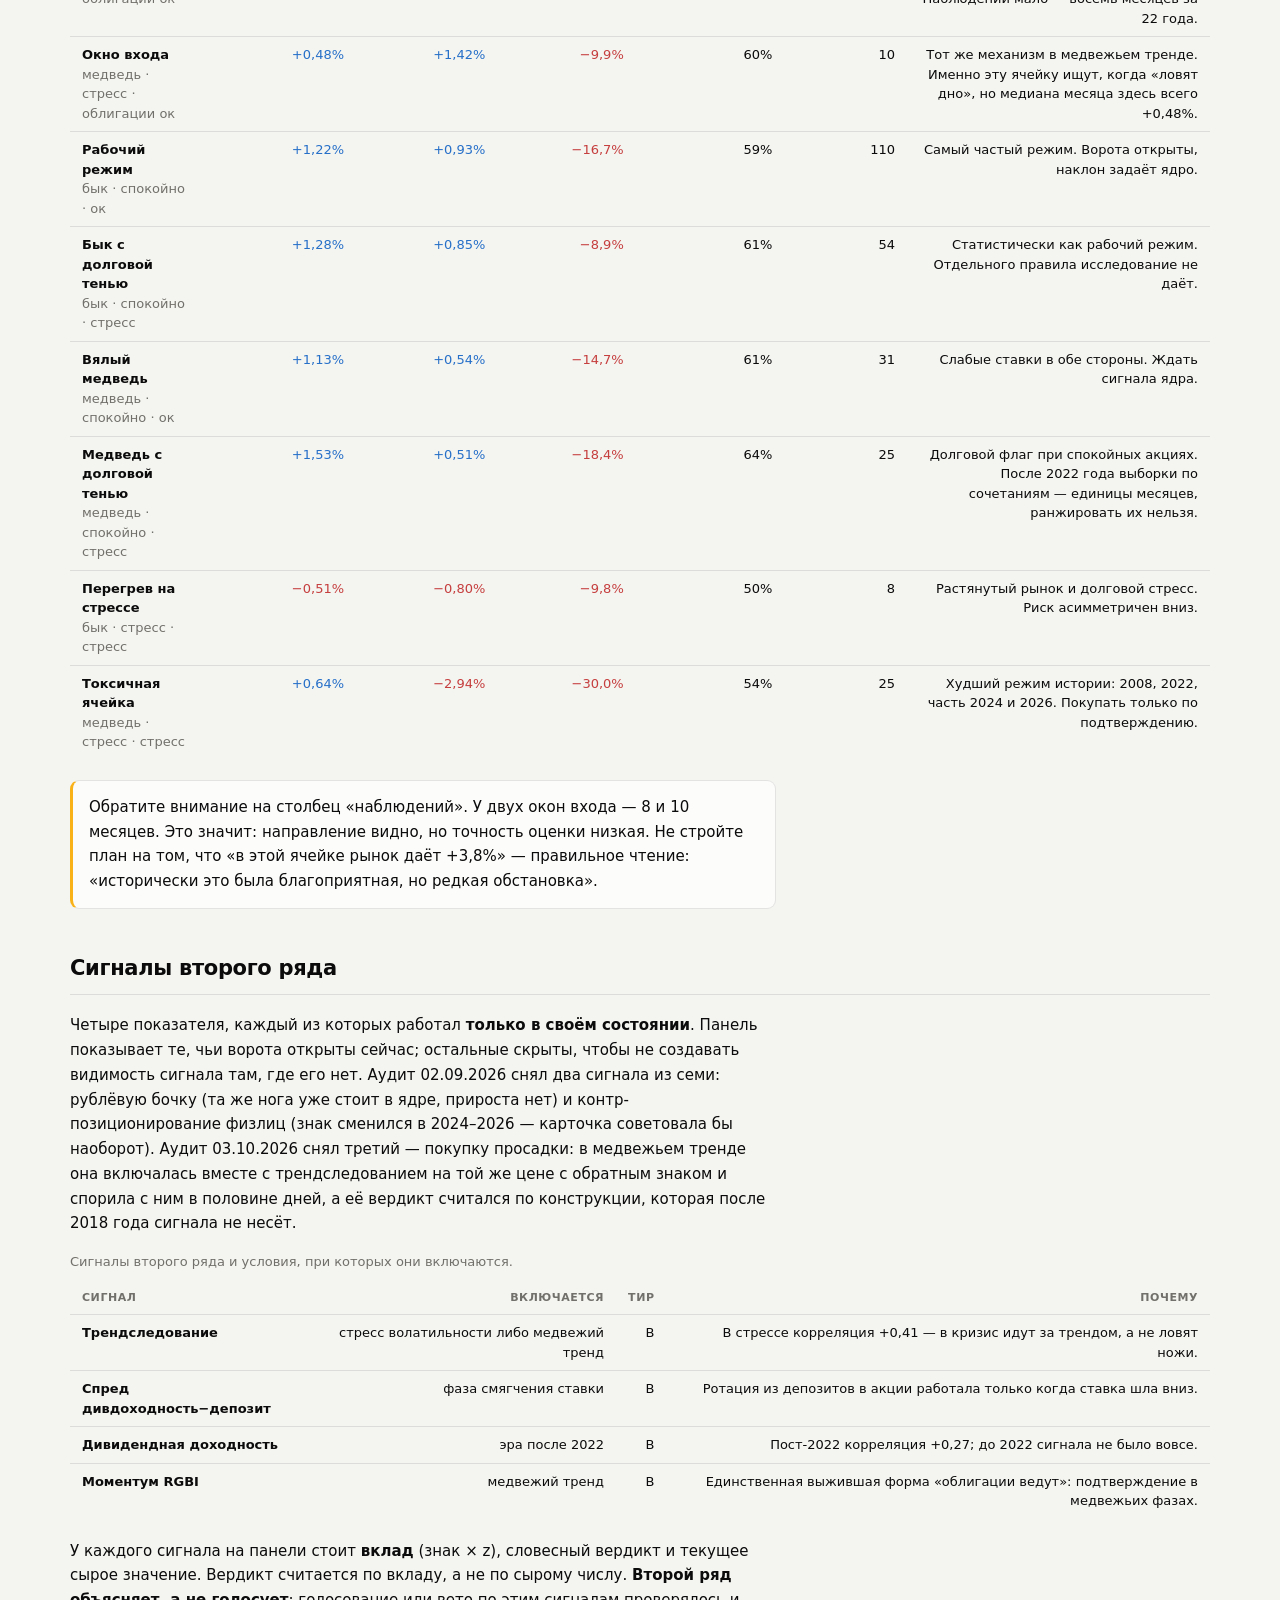
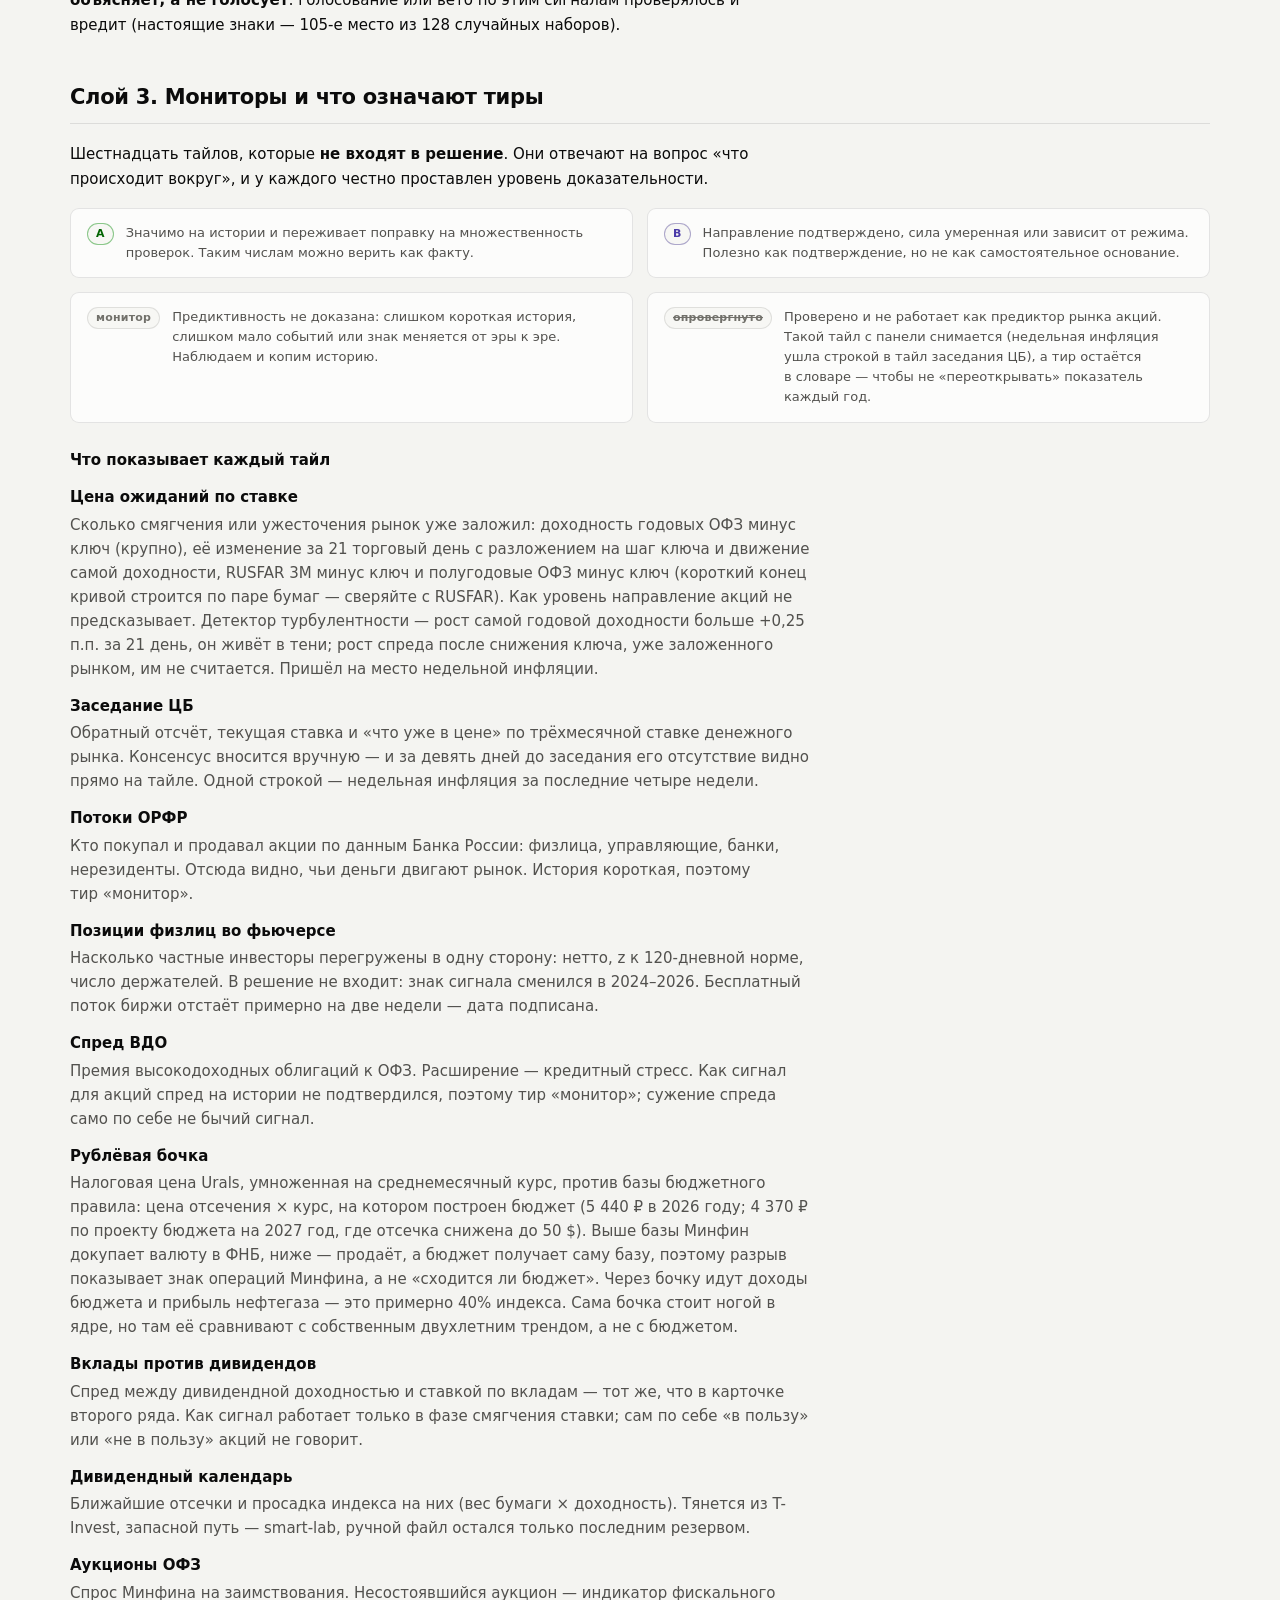
==== commit c666b724: "842, этап 3: блок «Что в цене» — ход индекса на ставки, нефть в рублях и остаток - compute/priced.py" ====
--- a/web/guide.html
+++ b/web/guide.html
@@ -50,6 +50,7 @@
     <a href="#position">Позиция</a>
     <a href="#plaques">Цикл ставки и тормоз</a>
     <a href="#skills">Что панель умеет и ориентиры</a>
+    <a href="#priced">Что в цене</a>
     <a href="#lab">Вторая страница</a>
     <a href="#quotes">Строка котировок</a>
     <a href="#core">Ядро</a>
@@ -274,6 +275,34 @@
       посмотреть, что движет рынком, а не сигнал: позиция по правилу от него не меняется.</p>
   </section>
 
+  <!-- ─────────────────────────────────────────────────────── что в цене -->
+  <section class="guide__sec" id="priced">
+    <h2>Что в цене</h2>
+    <p>После 2022 года рынок двигают новости о переговорах и санкциях, а три показателя
+      оценки рынка их не видят. Блок «Что в цене» раскладывает ход индекса за неделю
+      (5 сессий), месяц (21) и квартал (63) на части: <b>ставки</b> — вклад изменения
+      доходности 10-летних ОФЗ, <b>нефть</b> — вклад нефти в рублях (Brent, умноженный на
+      курс юаня: доллара на бирже нет с 2024 года, а к юаню он за день почти не ходит), и
+      <b>остальное</b> — всё, что этими двумя не объясняется.</p>
+    <p>Каждый день коэффициенты считаются регрессией дневного хода индекса на эти два
+      показателя за предыдущие 252 торговых дня — строго до вчерашнего дня, — и вклад дня
+      равен вчерашнему коэффициенту, умноженному на сегодняшний ход показателя. Вклады и
+      остаток складываются в ход индекса точно; числа — в лог-пунктах (для ходов в
+      несколько процентов это почти проценты). «Объяснено» — какая доля дневных колебаний
+      индекса в окне совпала с ходом ставок и нефти. На 09.11.2026 коэффициенты такие:
+      +1 п.п. к доходности 10-летних ОФЗ — около −5,9% индекса, +1% к рублёвой нефти —
+      около +0,03%. Brent публикуется с лагом 3–7 дней: последние дни до публикации берутся
+      по ходу ближайшего фьючерса МосБиржи.</p>
+    <p class="guide__warn"><b>Разрядка отдельной частью не выделяется.</b> Её задумывали как
+      доходность корзины «бумаги, чувствительные к новостям о санкциях и переговорах, минус
+      нечувствительные»: чувствительность меряется по дням событий реестра только на прошлом.
+      Приёмка 10.11.2026 этого не пропустила. В реестре пока четыре таких события
+      (16.07–07.08.2026); за 28.09–26.10.2026, когда индекс прибавил 10,4 лог-пункта,
+      корзина дала бы +1,2 при остатке +7,4, а на двухстах наборах случайных дат событий
+      объясняла октябрь не хуже настоящей в 49 случаях. Поэтому разрядка сейчас — внутри
+      «остального»: в октябре ставки и нефть дали +1,8 из 10,4, остальное +8,6.</p>
+  </section>
+
   <!-- ──────────────────────────────────────────────────── вторая страница -->
   <section class="guide__sec" id="lab">
     <h2>Вторая страница: контекст и лаборатория</h2>
--- a/web/styles.css
+++ b/web/styles.css
@@ -583,6 +583,9 @@
   .position__journal table.data th, .position__journal table.data td { overflow-wrap: normal; padding: 8px 3px; }
   .position__journal table.data thead th { font-size: 11px; text-transform: none; }
   .position__journal table.data td, .position__journal table.data thead th { white-space: nowrap; }
+  /* Те же правила у коротких числовых таблиц главной: «Что в цене», волны роста. */
+  .tablewrap--tight table.data th, .tablewrap--tight table.data td { overflow-wrap: normal; white-space: nowrap; padding: 8px 3px; }
+  .tablewrap--tight table.data thead th { font-size: 11px; text-transform: none; }
 }
 /* Самые узкие телефоны: разница видна из двух соседних колонок, а таблица обязана
    помещаться без горизонтальной прокрутки (см. комментарий к .tablewrap). */
@@ -617,6 +620,7 @@
 .lablink { display: flex; flex-wrap: wrap; align-items: baseline; gap: 6px 12px; text-decoration: none; color: inherit; }
 .lablink:hover .card__title { text-decoration: underline; }
 .card__foot a { color: var(--s1); text-decoration: none; white-space: nowrap; }
+.priced__lead { font-size: 15px; line-height: 1.45; margin-bottom: 12px; text-wrap: pretty; }
 .card__foot a:hover { text-decoration: underline; }
 
 /* Свёрнутый пересчёт под живым следом и свёрнутые блоки второго ряда. */
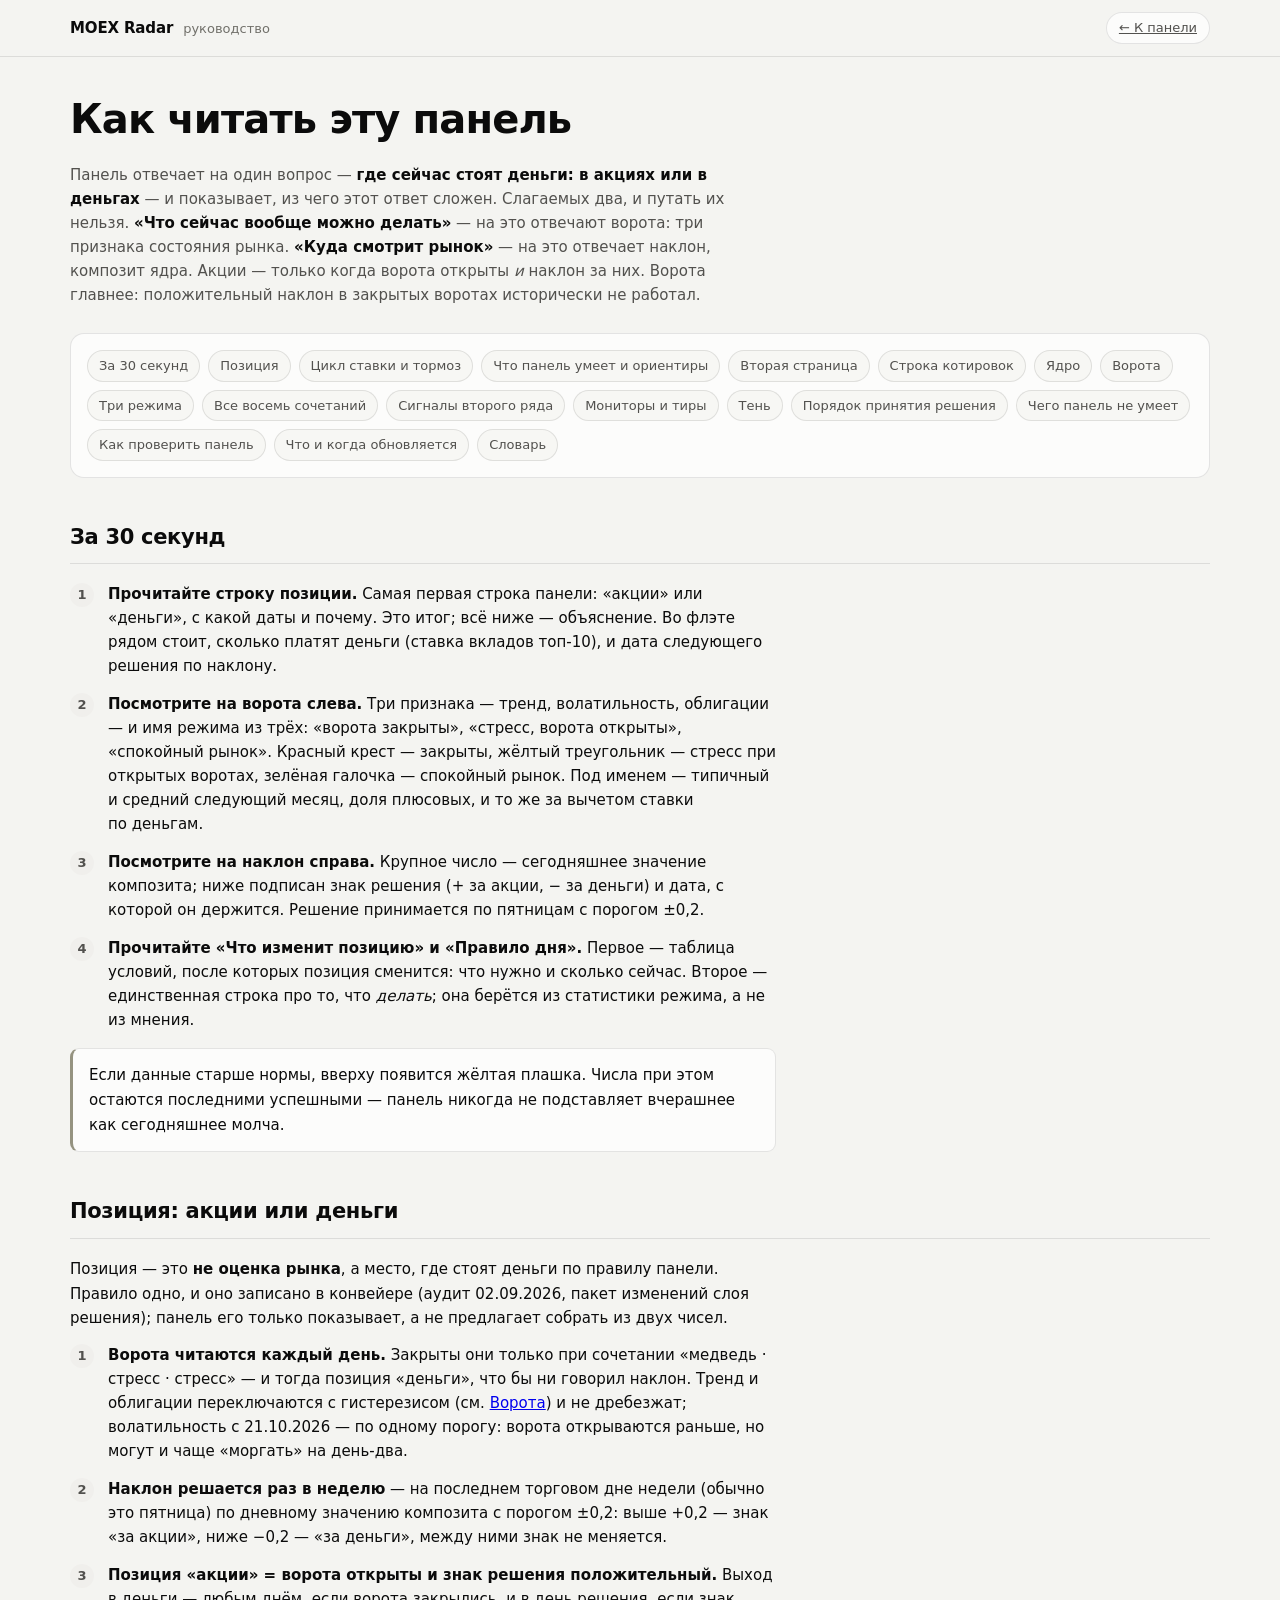
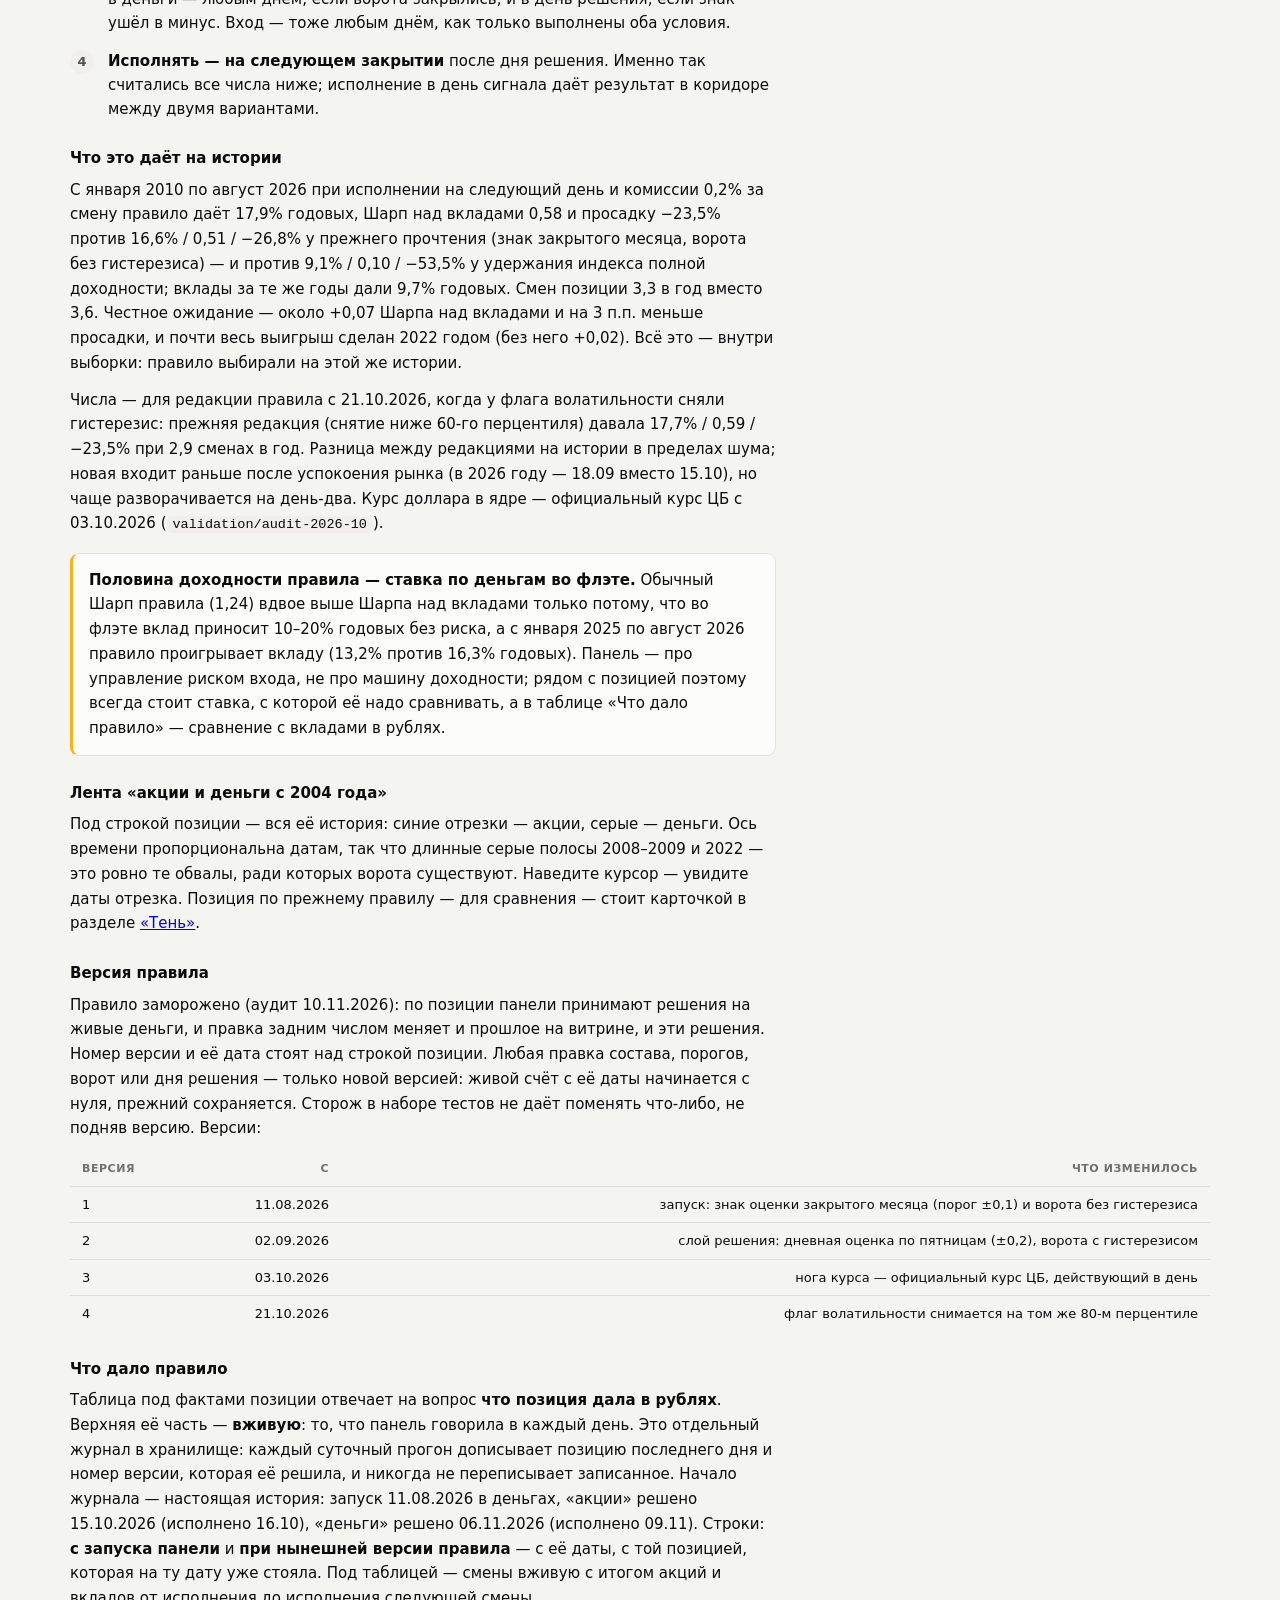
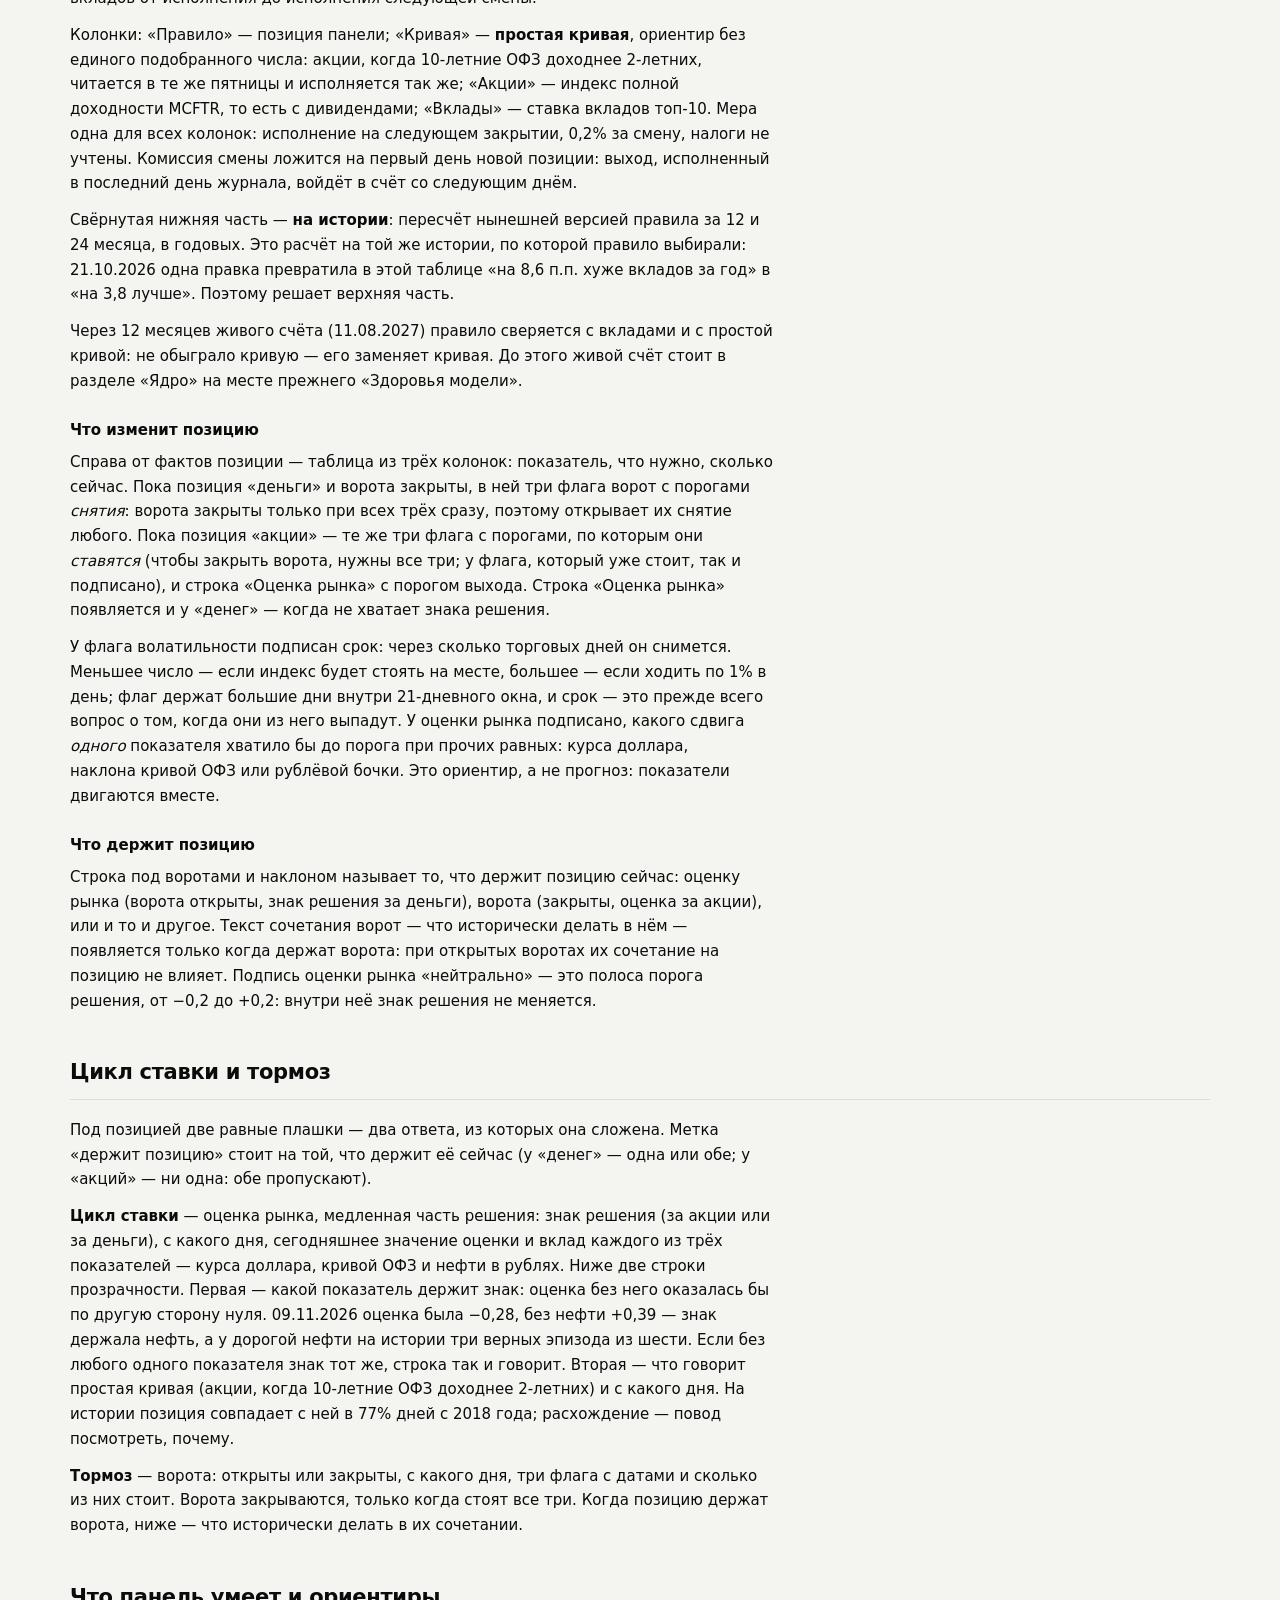
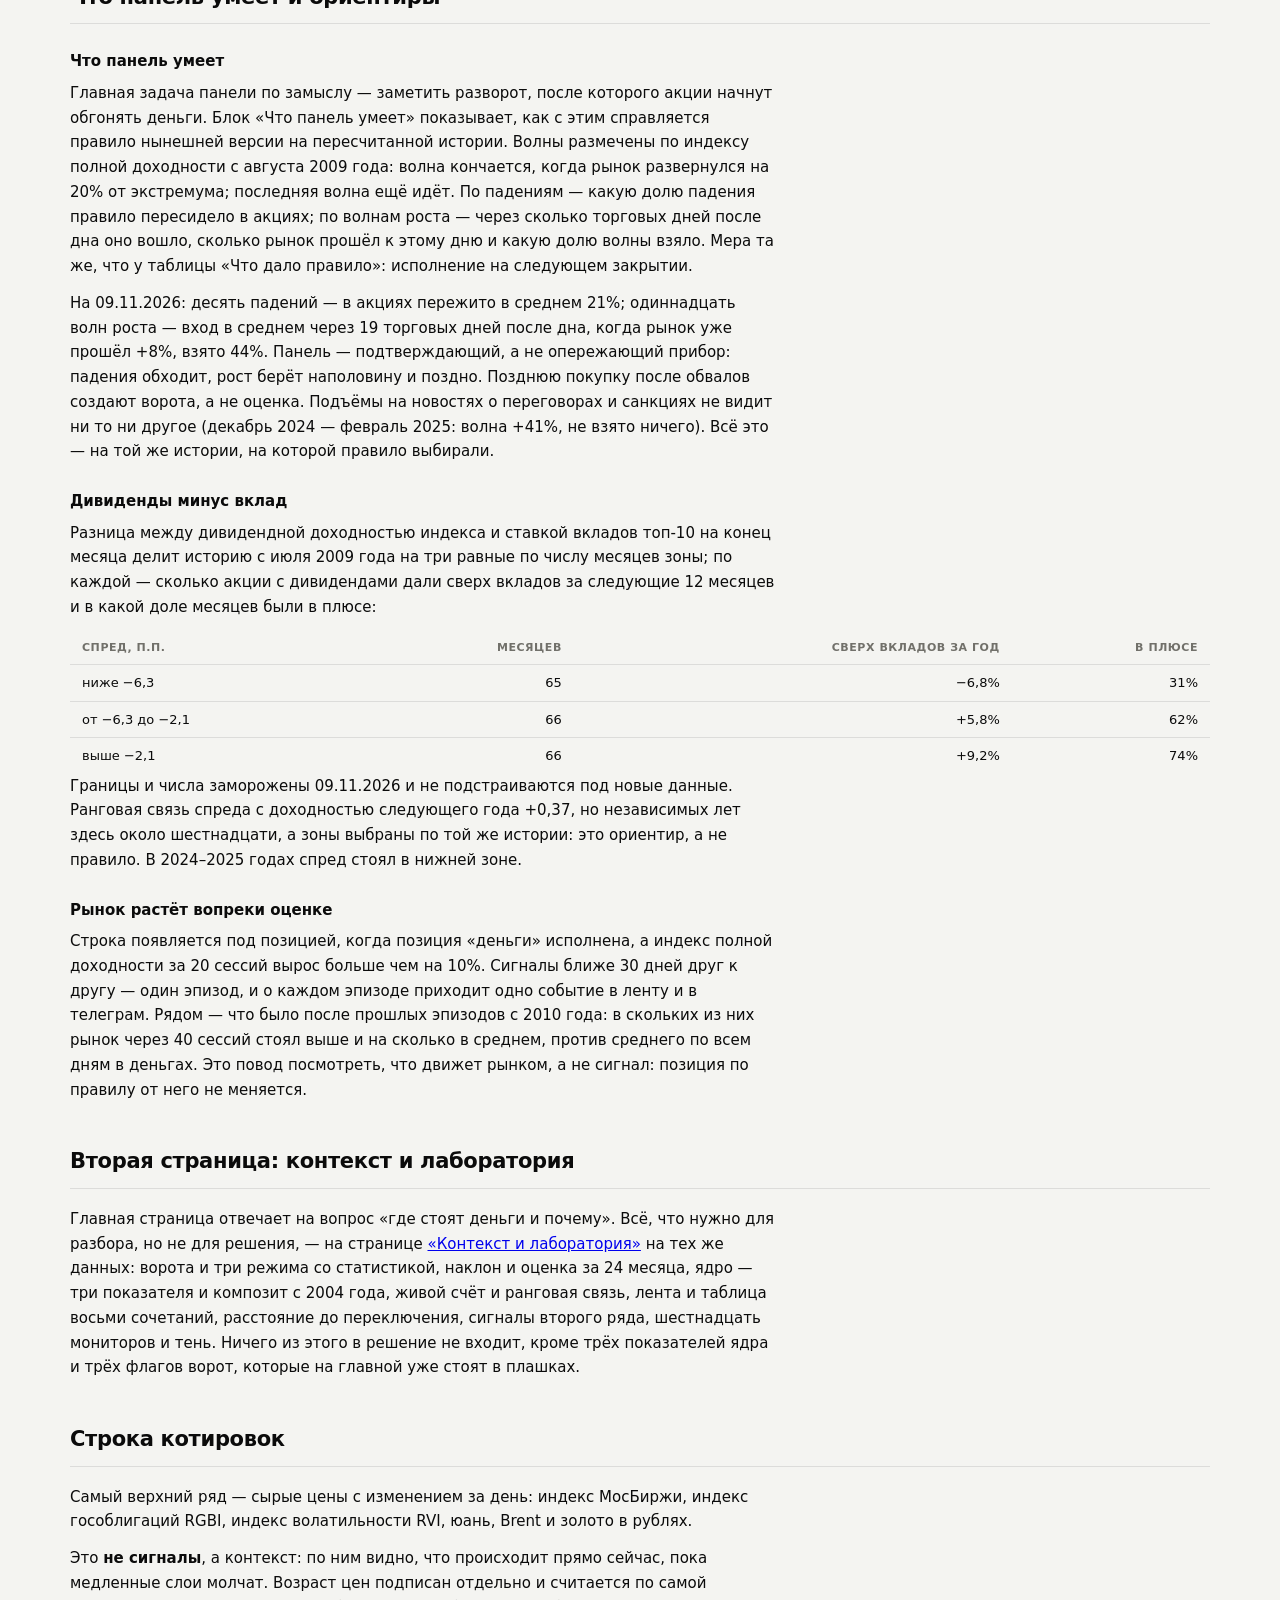
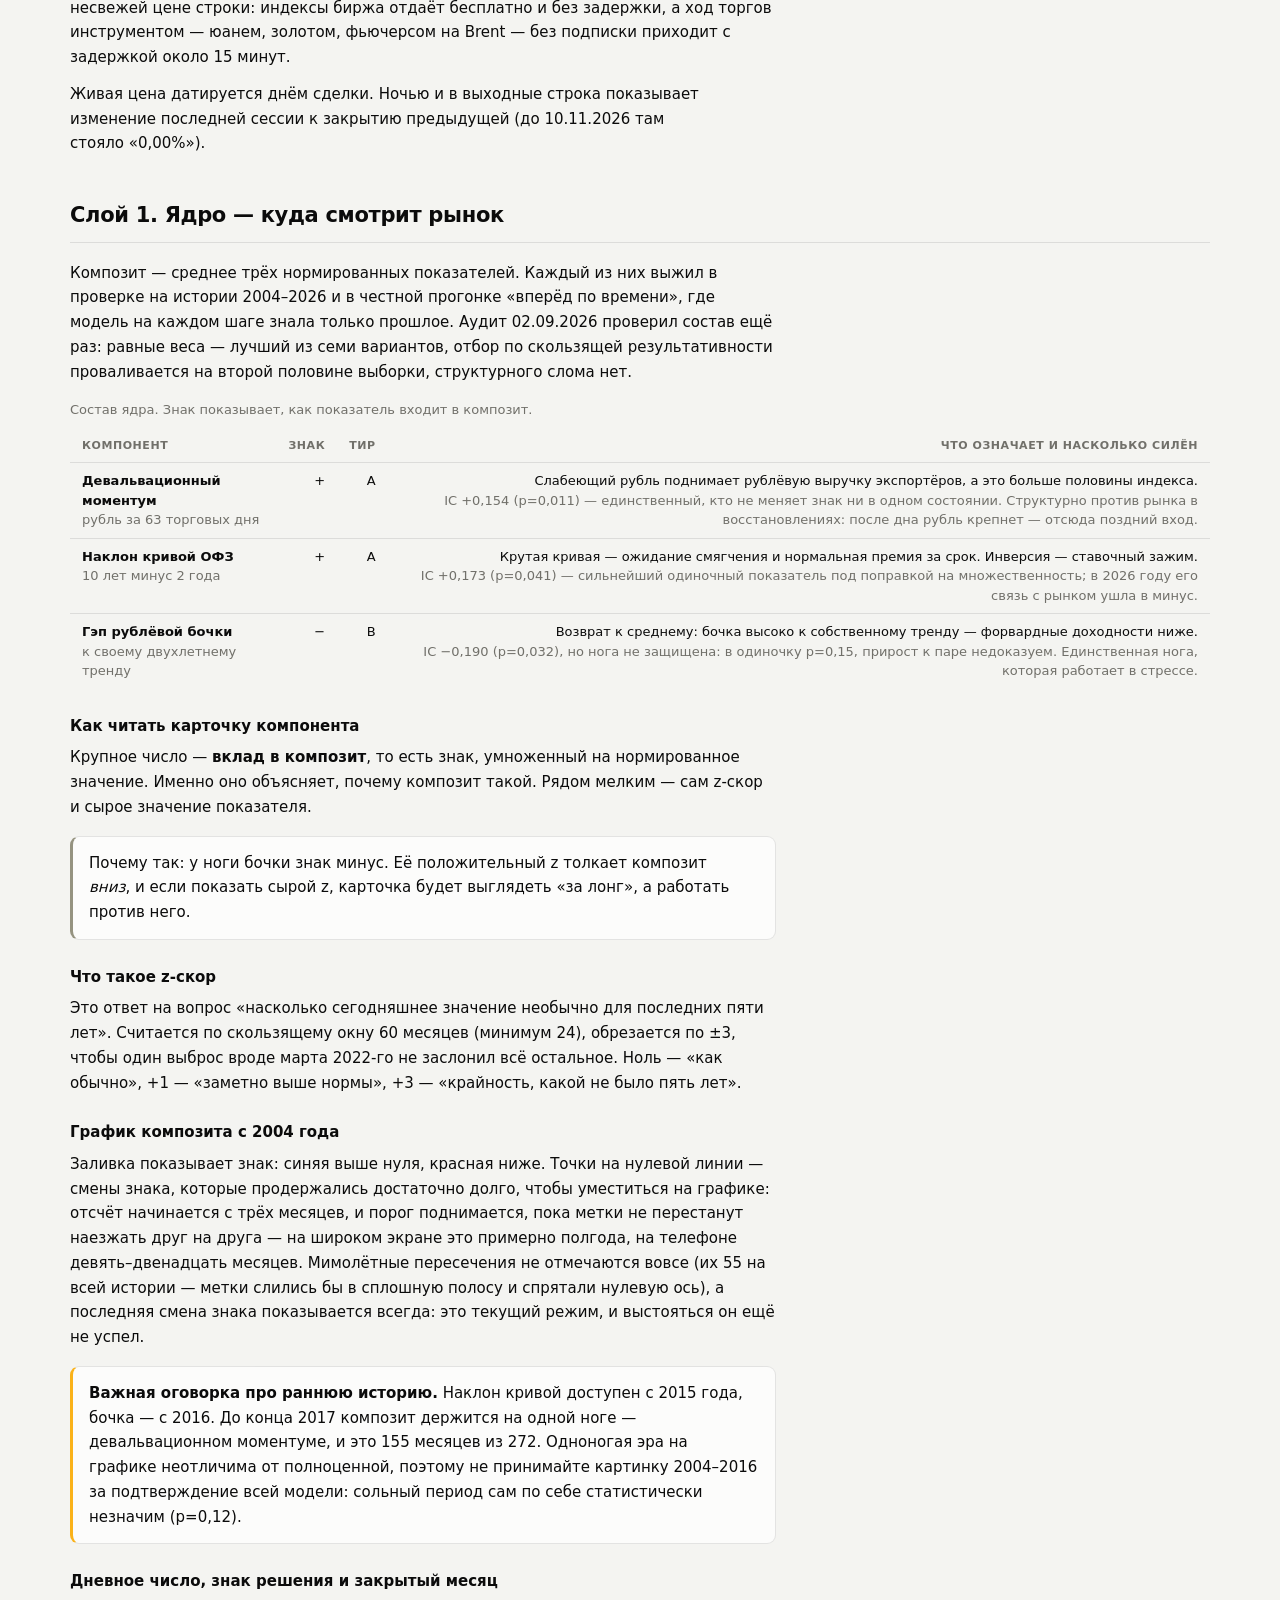
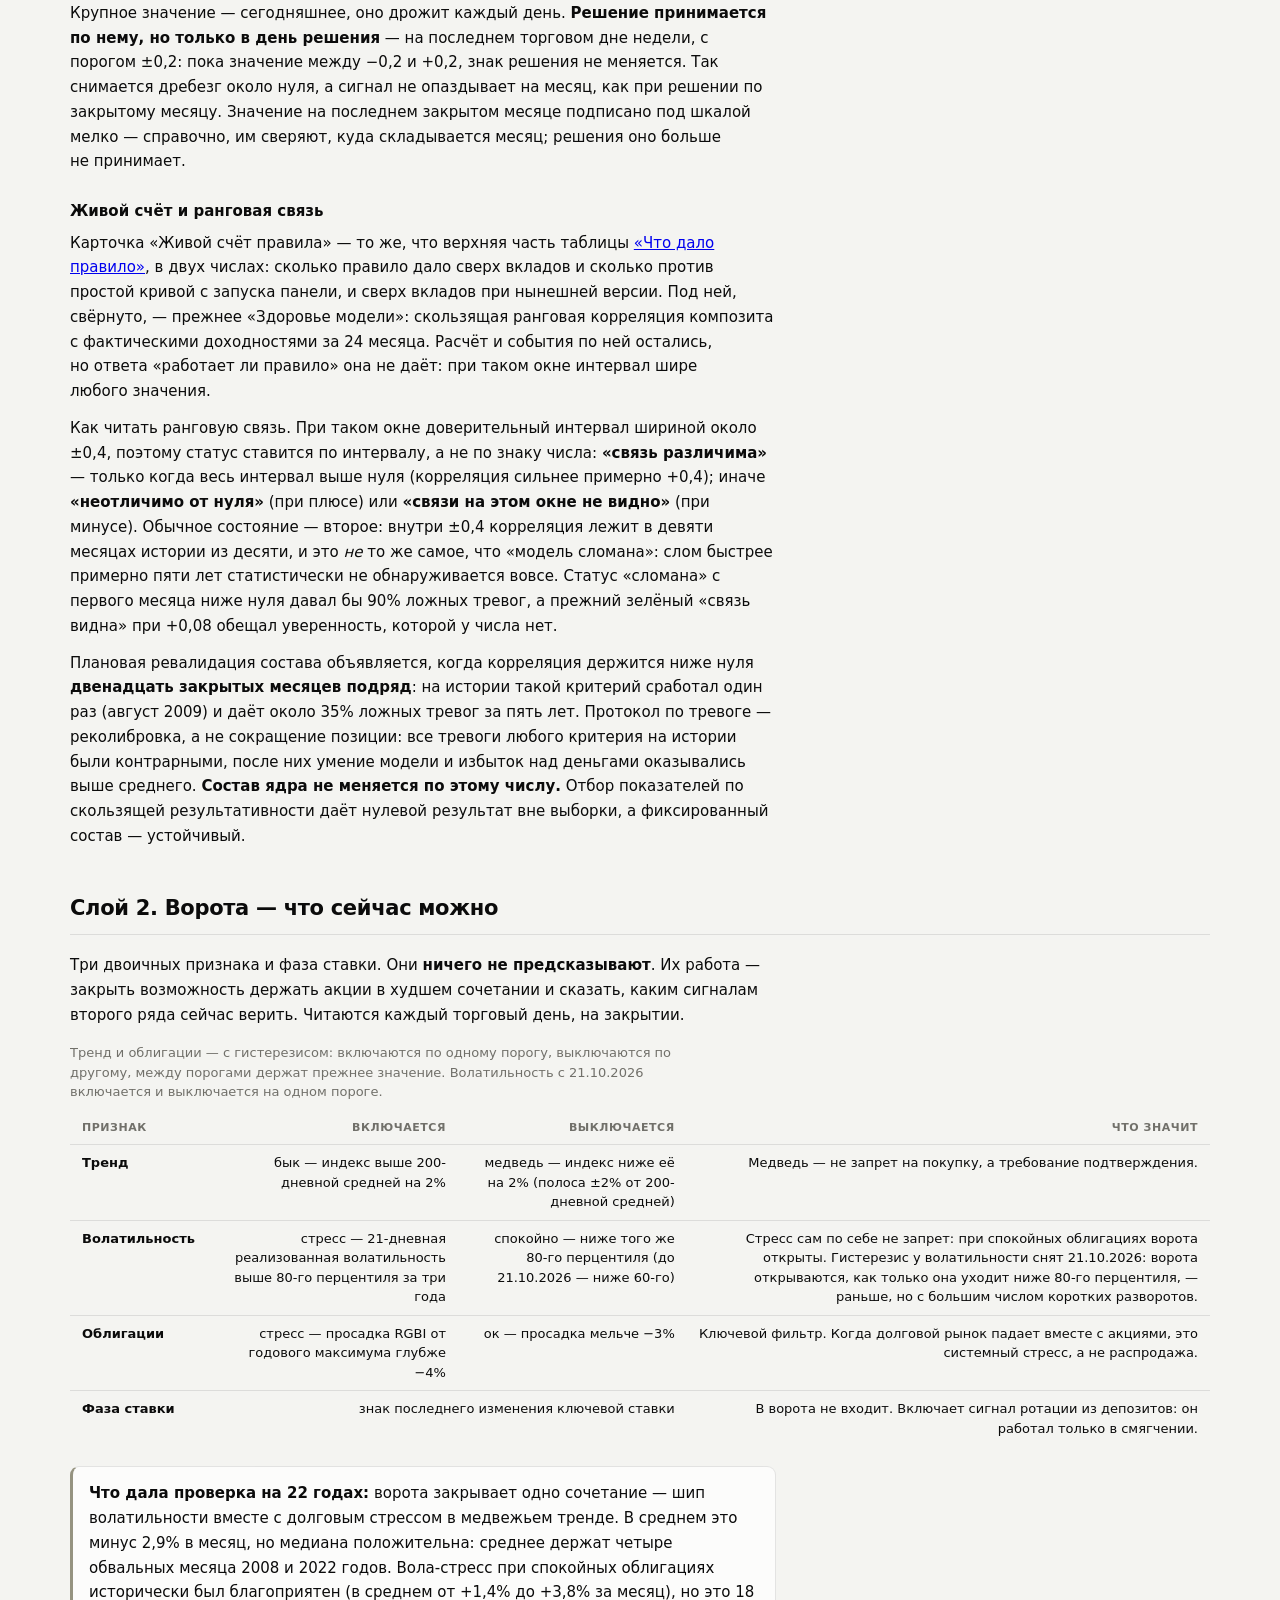
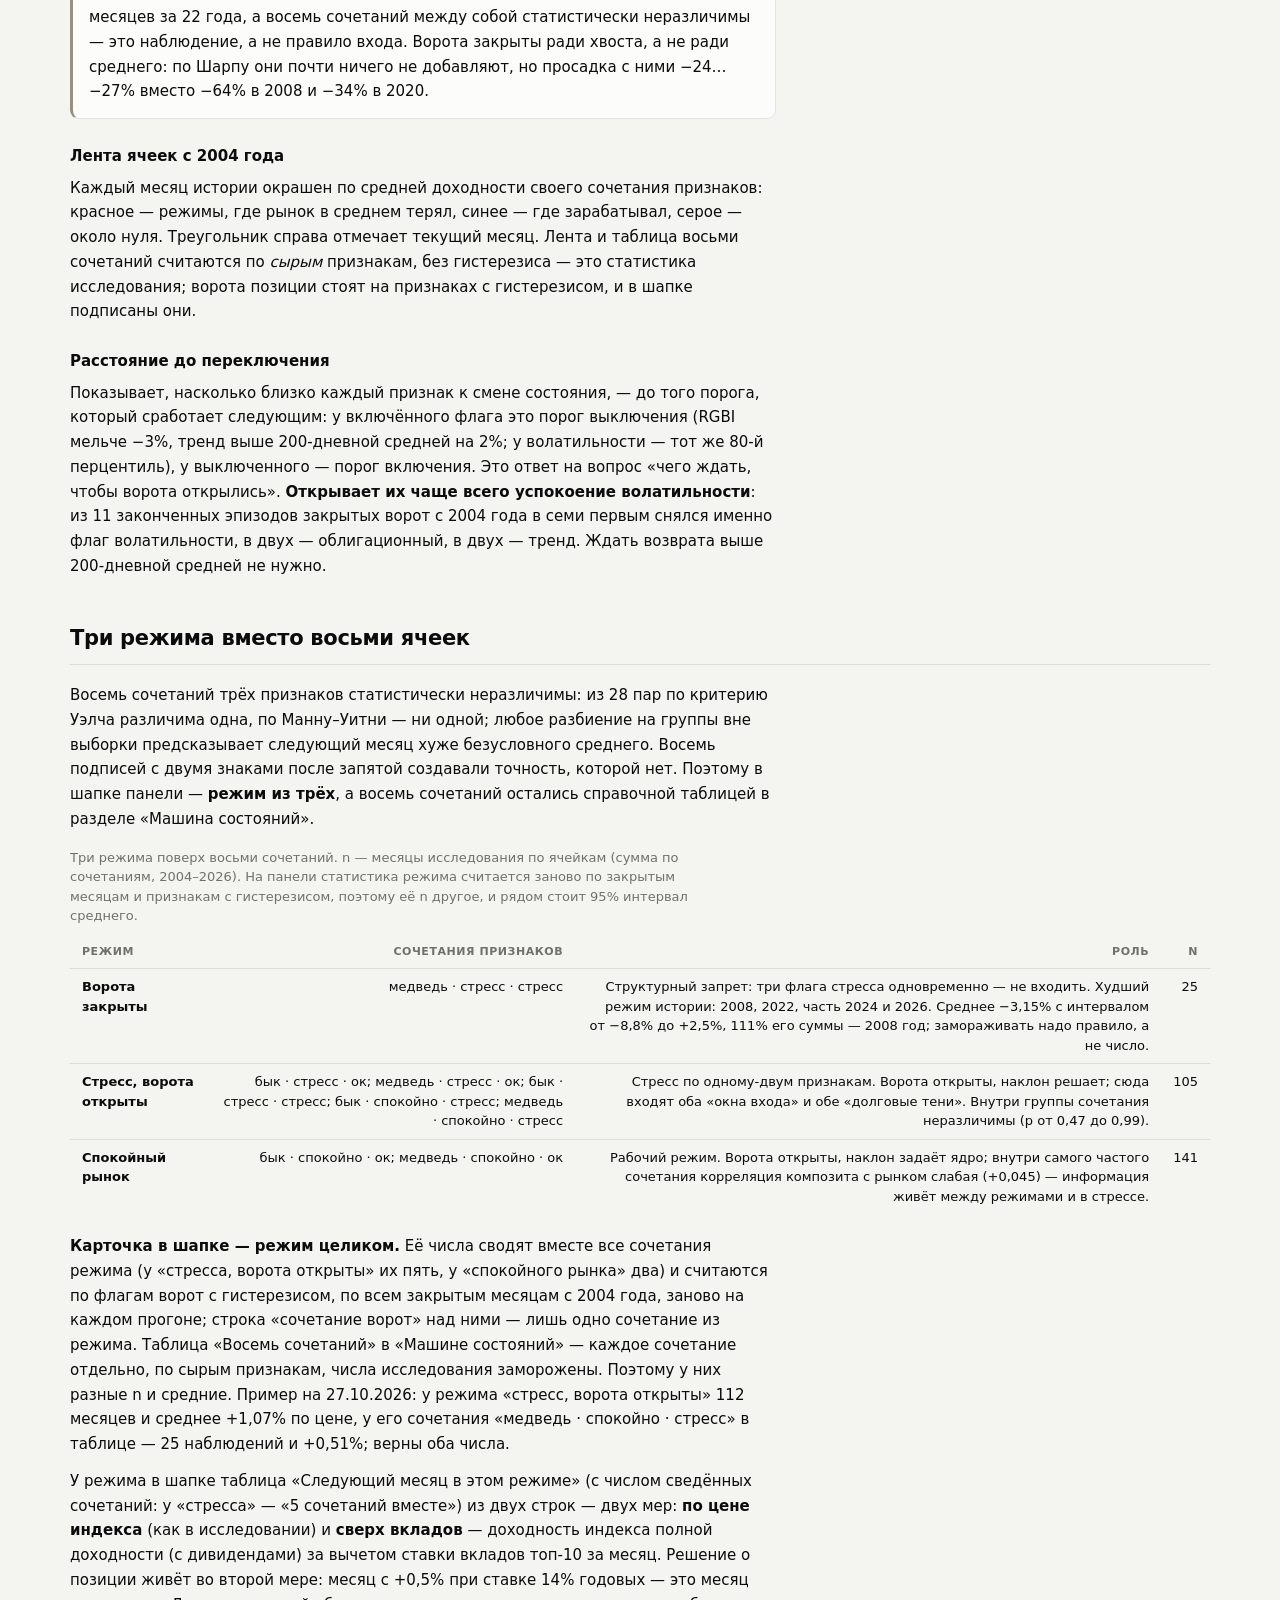
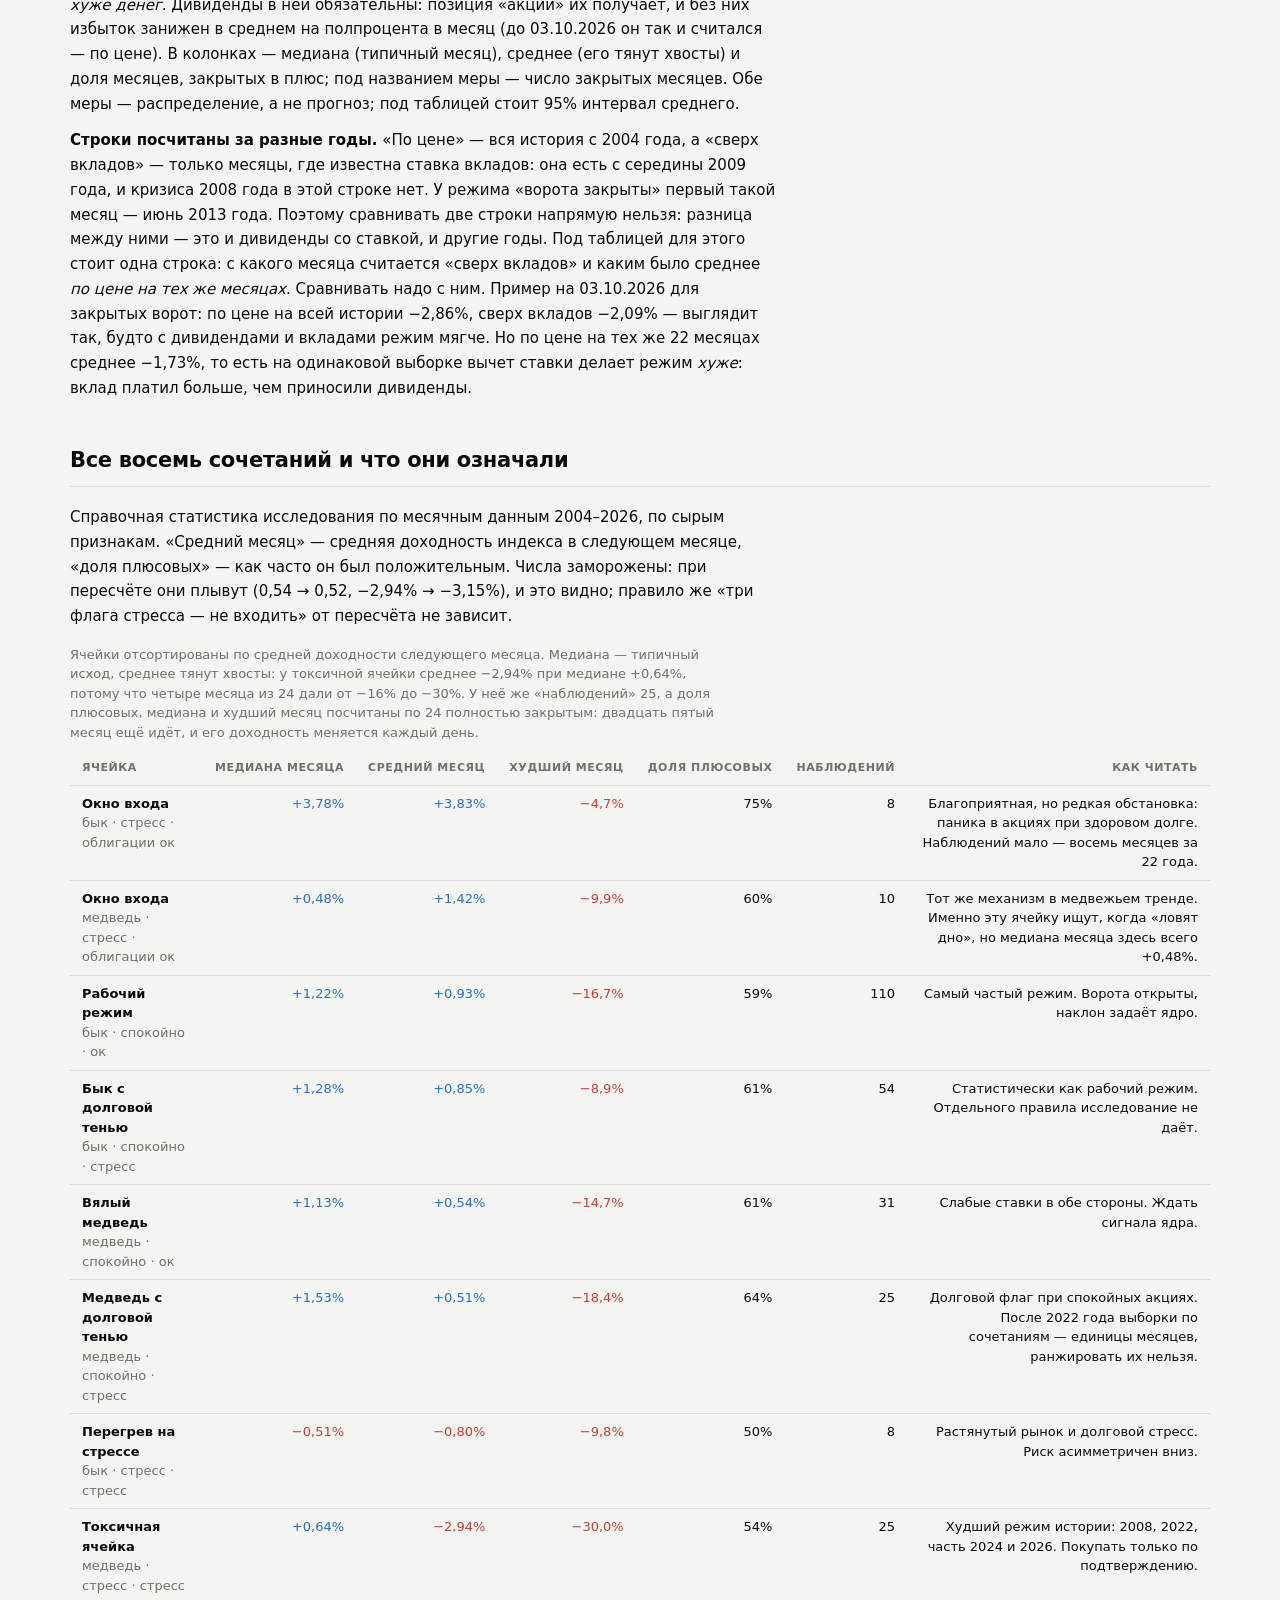
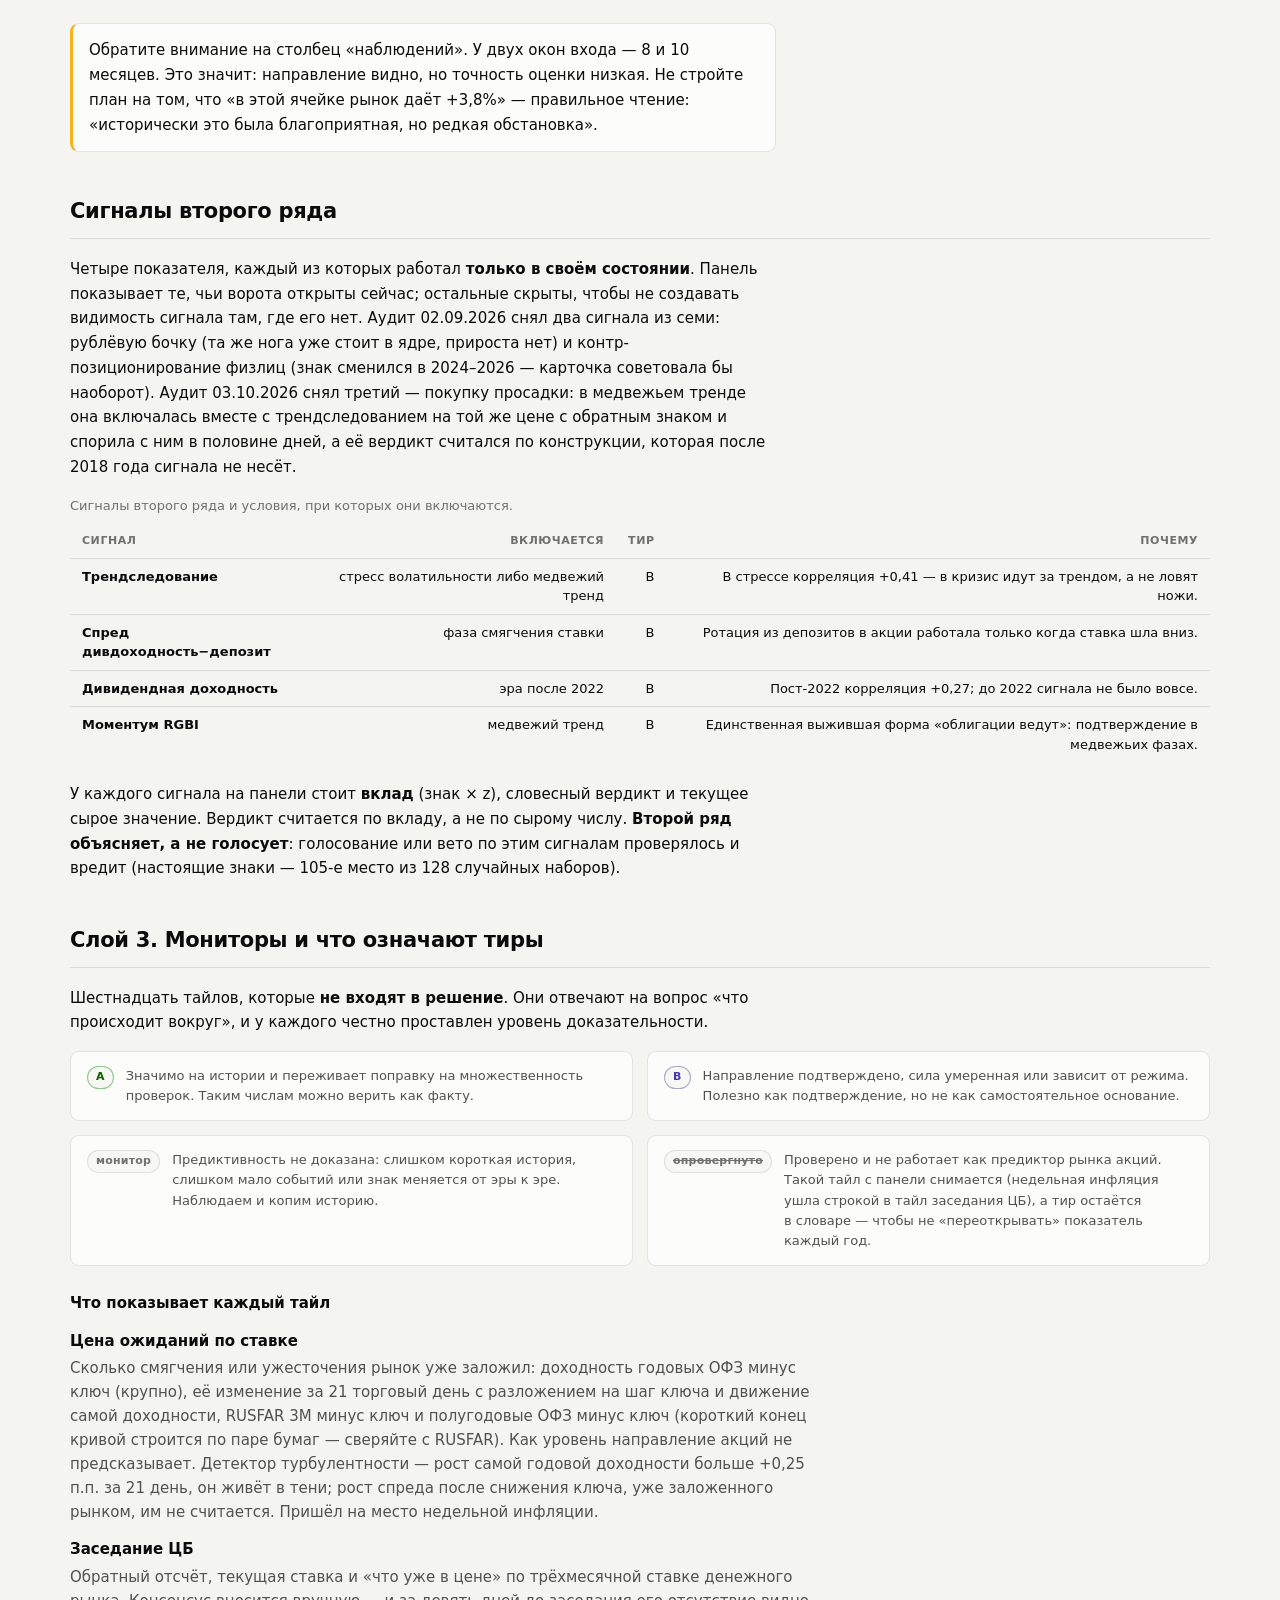
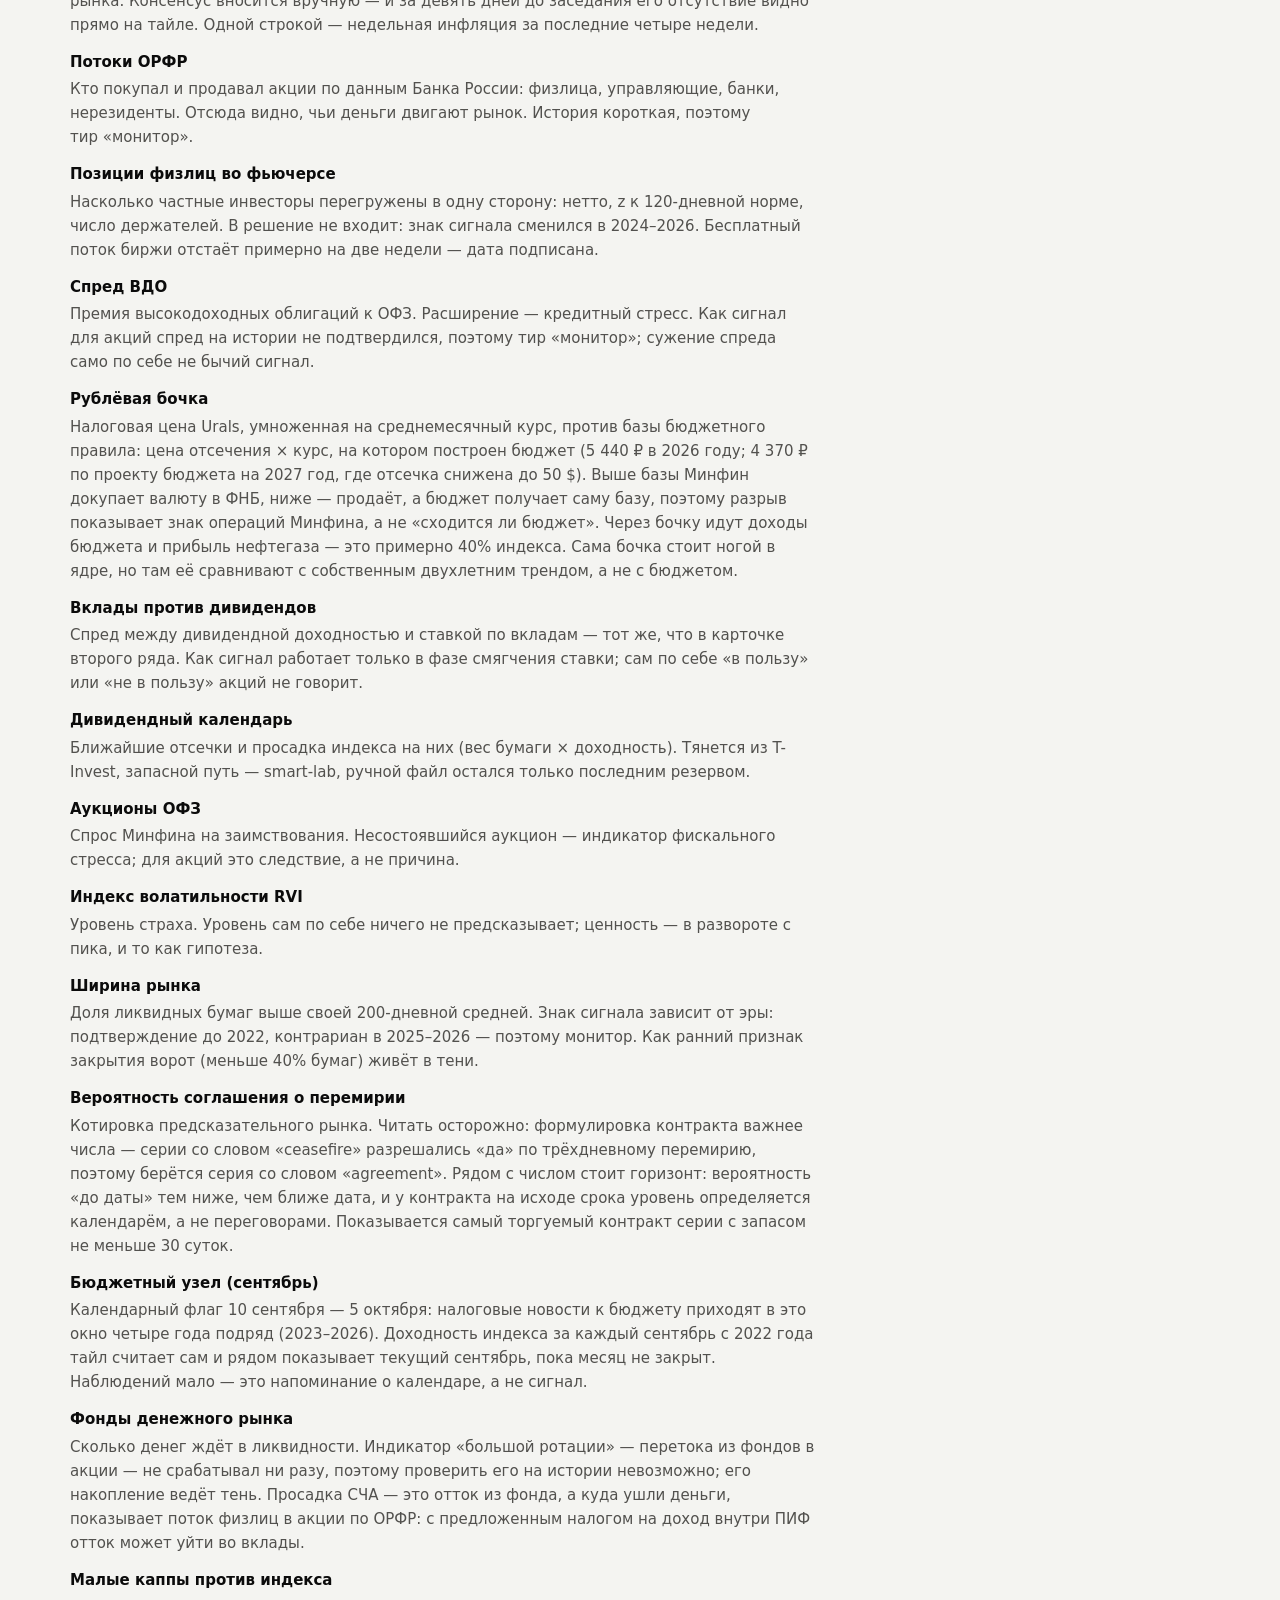
==== commit 06d374d9: "Merge pull request #17 from ML371KL/task1110-stage2-skills 842, этап 2: цикл и тормоз, что панель ум" ====
--- a/web/guide.html
+++ b/web/guide.html
@@ -50,7 +50,6 @@
     <a href="#position">Позиция</a>
     <a href="#plaques">Цикл ставки и тормоз</a>
     <a href="#skills">Что панель умеет и ориентиры</a>
-    <a href="#priced">Что в цене</a>
     <a href="#lab">Вторая страница</a>
     <a href="#quotes">Строка котировок</a>
     <a href="#core">Ядро</a>
@@ -275,34 +274,6 @@
       посмотреть, что движет рынком, а не сигнал: позиция по правилу от него не меняется.</p>
   </section>
 
-  <!-- ─────────────────────────────────────────────────────── что в цене -->
-  <section class="guide__sec" id="priced">
-    <h2>Что в цене</h2>
-    <p>После 2022 года рынок двигают новости о переговорах и санкциях, а три показателя
-      оценки рынка их не видят. Блок «Что в цене» раскладывает ход индекса за неделю
-      (5 сессий), месяц (21) и квартал (63) на части: <b>ставки</b> — вклад изменения
-      доходности 10-летних ОФЗ, <b>нефть</b> — вклад нефти в рублях (Brent, умноженный на
-      курс юаня: доллара на бирже нет с 2024 года, а к юаню он за день почти не ходит), и
-      <b>остальное</b> — всё, что этими двумя не объясняется.</p>
-    <p>Каждый день коэффициенты считаются регрессией дневного хода индекса на эти два
-      показателя за предыдущие 252 торговых дня — строго до вчерашнего дня, — и вклад дня
-      равен вчерашнему коэффициенту, умноженному на сегодняшний ход показателя. Вклады и
-      остаток складываются в ход индекса точно; числа — в лог-пунктах (для ходов в
-      несколько процентов это почти проценты). «Объяснено» — какая доля дневных колебаний
-      индекса в окне совпала с ходом ставок и нефти. На 09.11.2026 коэффициенты такие:
-      +1 п.п. к доходности 10-летних ОФЗ — около −5,9% индекса, +1% к рублёвой нефти —
-      около +0,03%. Brent публикуется с лагом 3–7 дней: последние дни до публикации берутся
-      по ходу ближайшего фьючерса МосБиржи.</p>
-    <p class="guide__warn"><b>Разрядка отдельной частью не выделяется.</b> Её задумывали как
-      доходность корзины «бумаги, чувствительные к новостям о санкциях и переговорах, минус
-      нечувствительные»: чувствительность меряется по дням событий реестра только на прошлом.
-      Приёмка 10.11.2026 этого не пропустила. В реестре пока четыре таких события
-      (16.07–07.08.2026); за 28.09–26.10.2026, когда индекс прибавил 10,4 лог-пункта,
-      корзина дала бы +1,2 при остатке +7,4, а на двухстах наборах случайных дат событий
-      объясняла октябрь не хуже настоящей в 49 случаях. Поэтому разрядка сейчас — внутри
-      «остального»: в октябре ставки и нефть дали +1,8 из 10,4, остальное +8,6.</p>
-  </section>
-
   <!-- ──────────────────────────────────────────────────── вторая страница -->
   <section class="guide__sec" id="lab">
     <h2>Вторая страница: контекст и лаборатория</h2>
--- a/web/styles.css
+++ b/web/styles.css
@@ -583,9 +583,6 @@
   .position__journal table.data th, .position__journal table.data td { overflow-wrap: normal; padding: 8px 3px; }
   .position__journal table.data thead th { font-size: 11px; text-transform: none; }
   .position__journal table.data td, .position__journal table.data thead th { white-space: nowrap; }
-  /* Те же правила у коротких числовых таблиц главной: «Что в цене», волны роста. */
-  .tablewrap--tight table.data th, .tablewrap--tight table.data td { overflow-wrap: normal; white-space: nowrap; padding: 8px 3px; }
-  .tablewrap--tight table.data thead th { font-size: 11px; text-transform: none; }
 }
 /* Самые узкие телефоны: разница видна из двух соседних колонок, а таблица обязана
    помещаться без горизонтальной прокрутки (см. комментарий к .tablewrap). */
@@ -620,7 +617,6 @@
 .lablink { display: flex; flex-wrap: wrap; align-items: baseline; gap: 6px 12px; text-decoration: none; color: inherit; }
 .lablink:hover .card__title { text-decoration: underline; }
 .card__foot a { color: var(--s1); text-decoration: none; white-space: nowrap; }
-.priced__lead { font-size: 15px; line-height: 1.45; margin-bottom: 12px; text-wrap: pretty; }
 .card__foot a:hover { text-decoration: underline; }
 
 /* Свёрнутый пересчёт под живым следом и свёрнутые блоки второго ряда. */
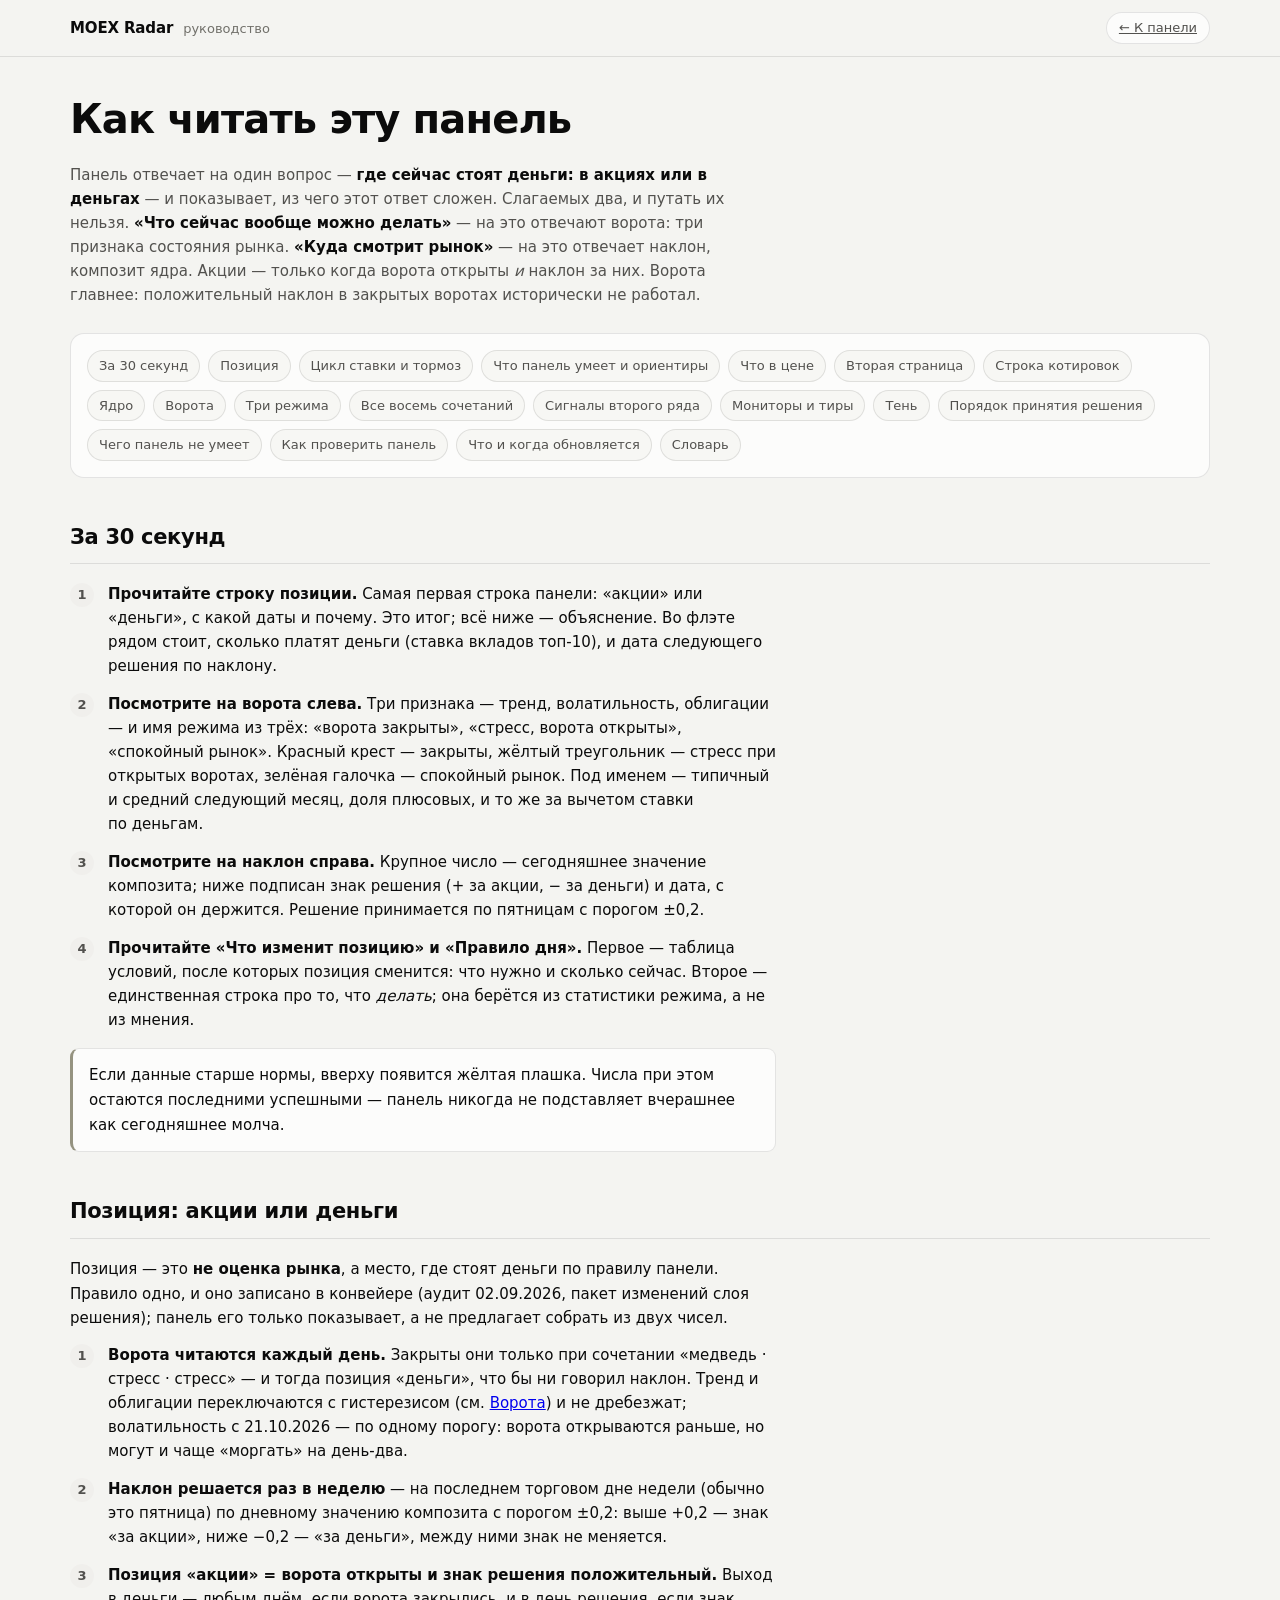
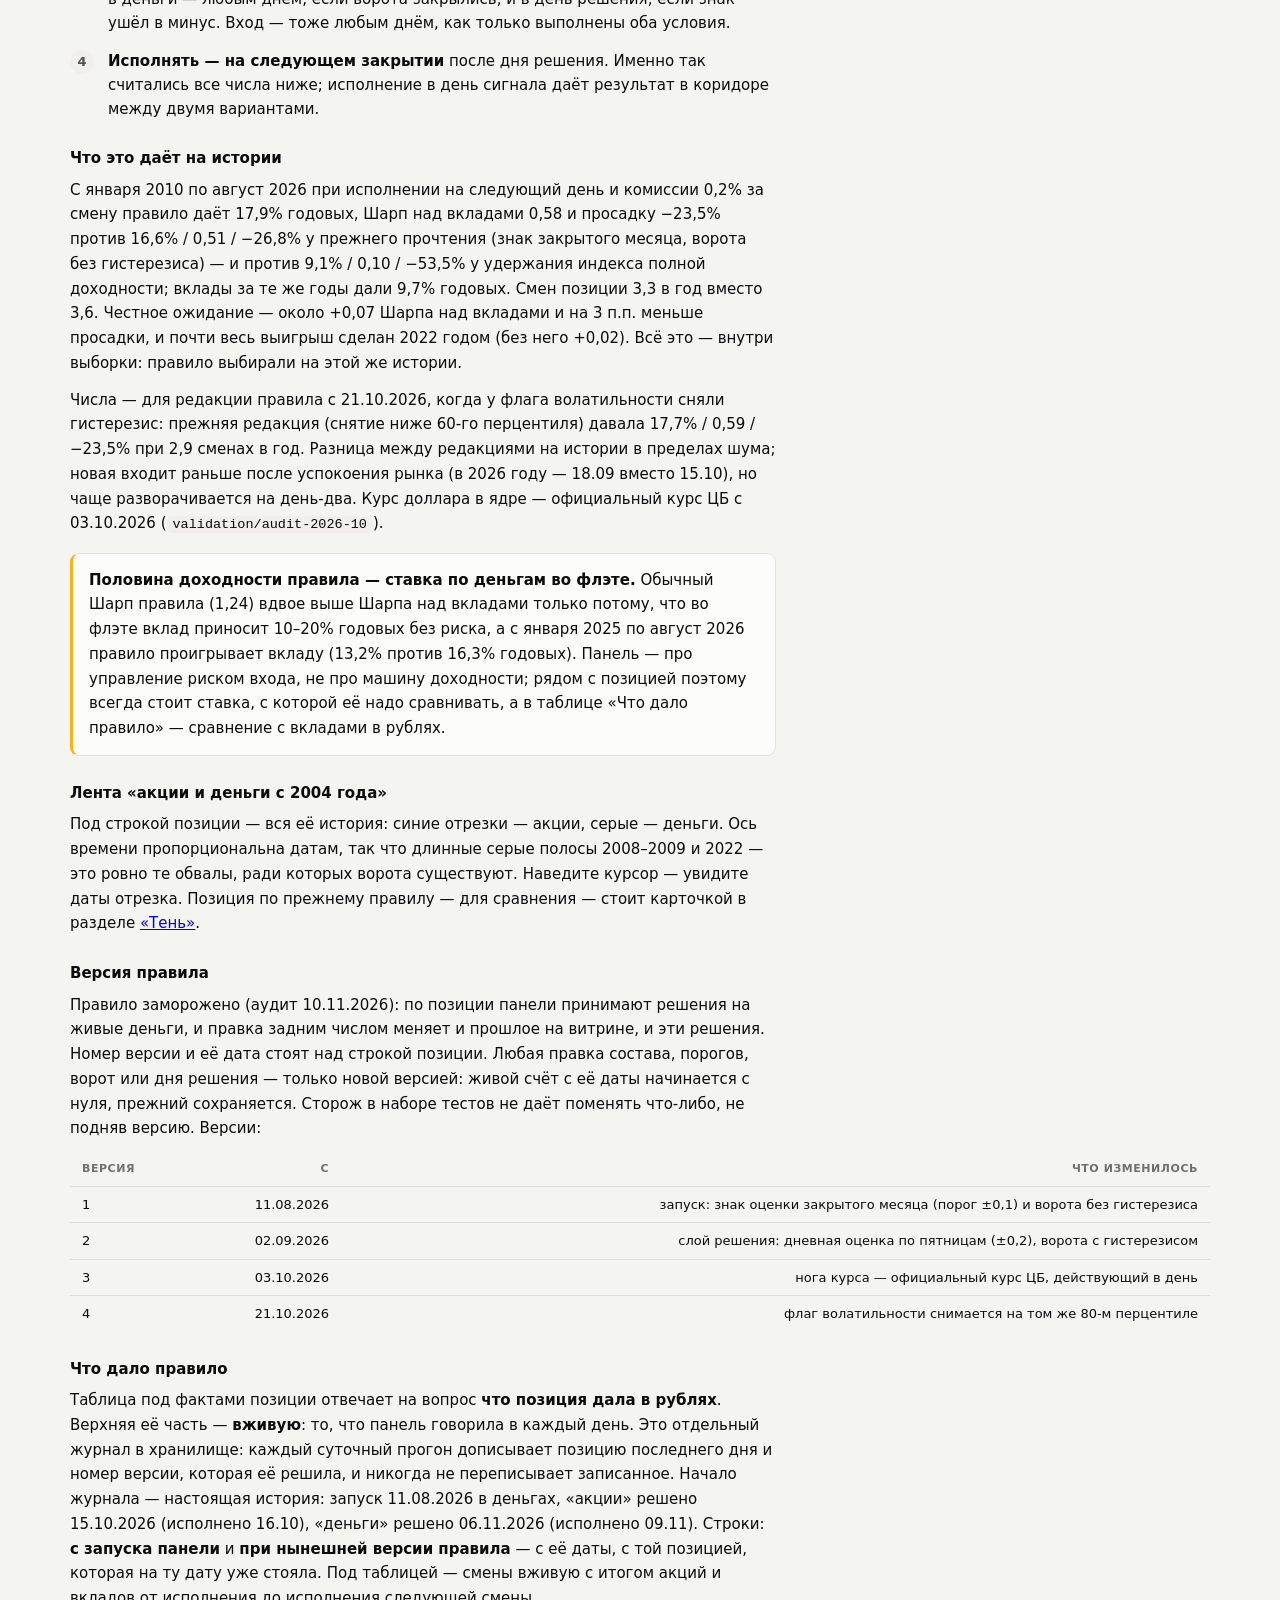
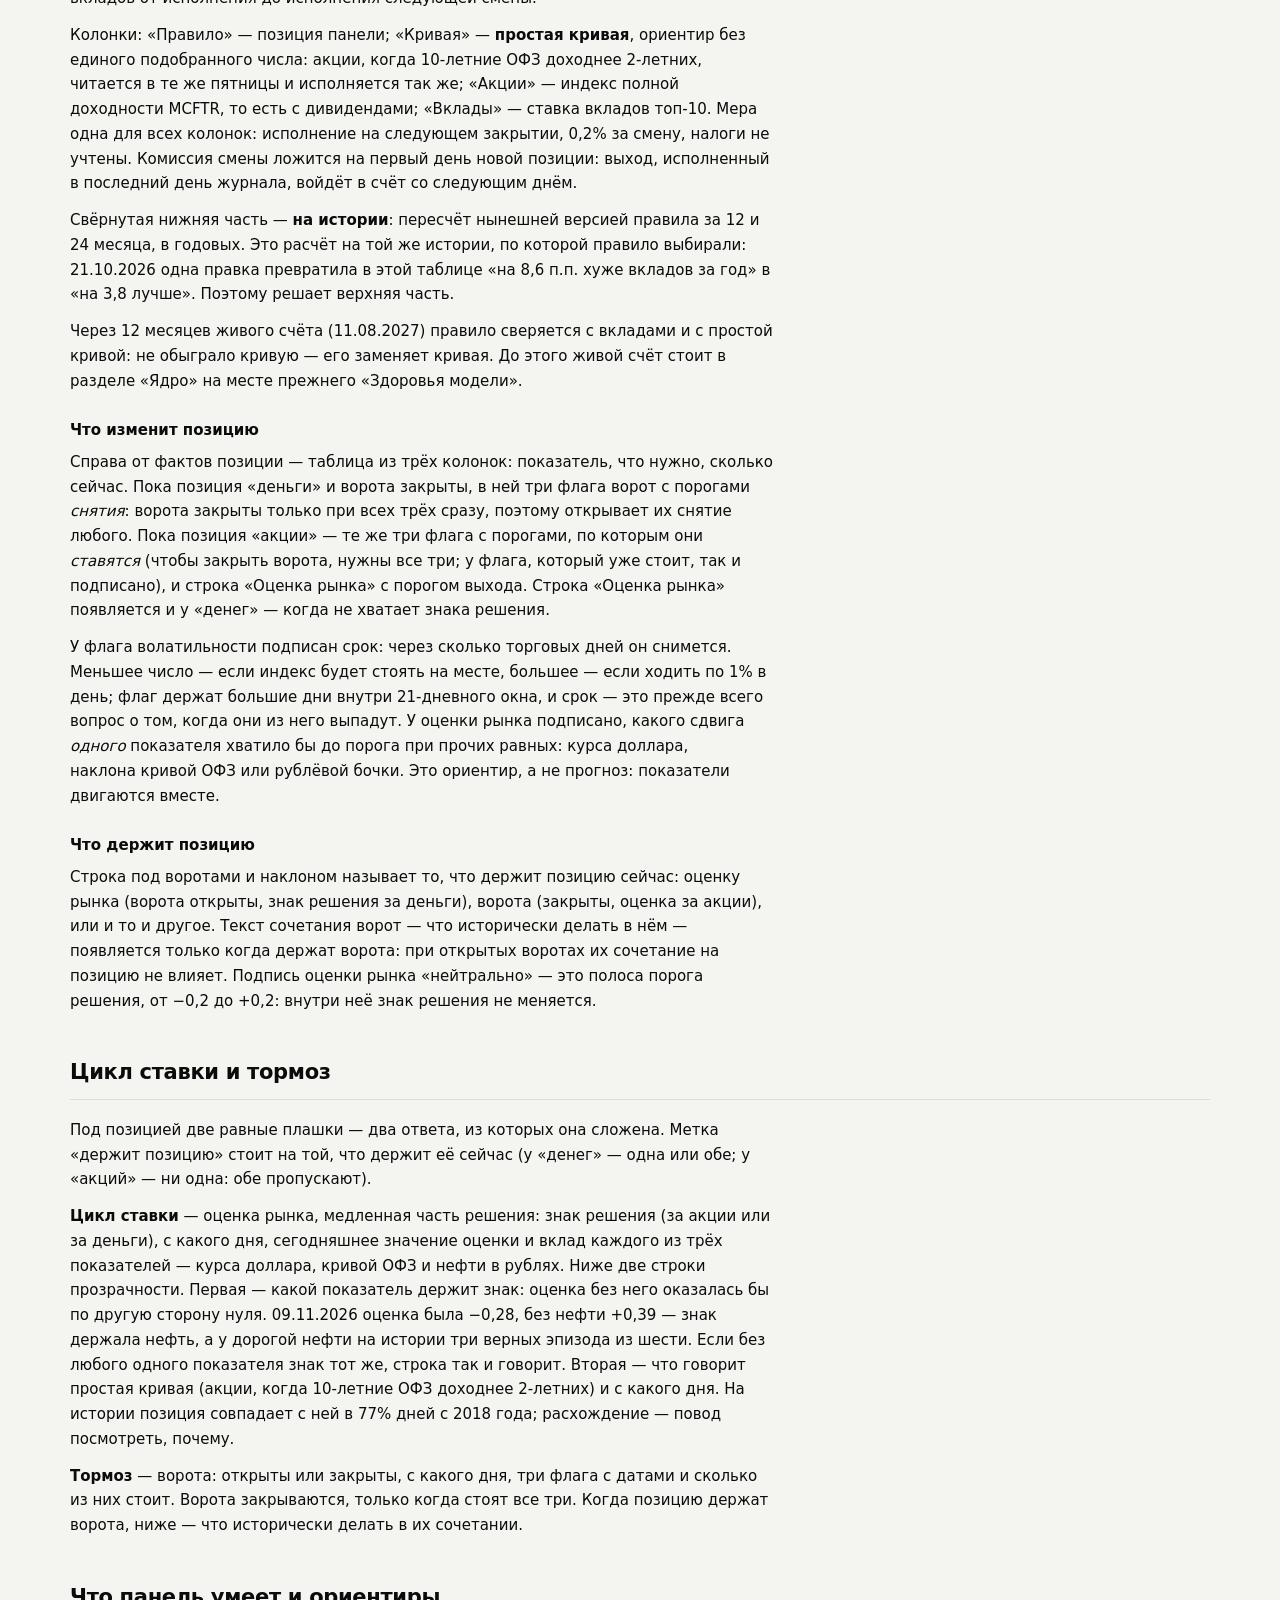
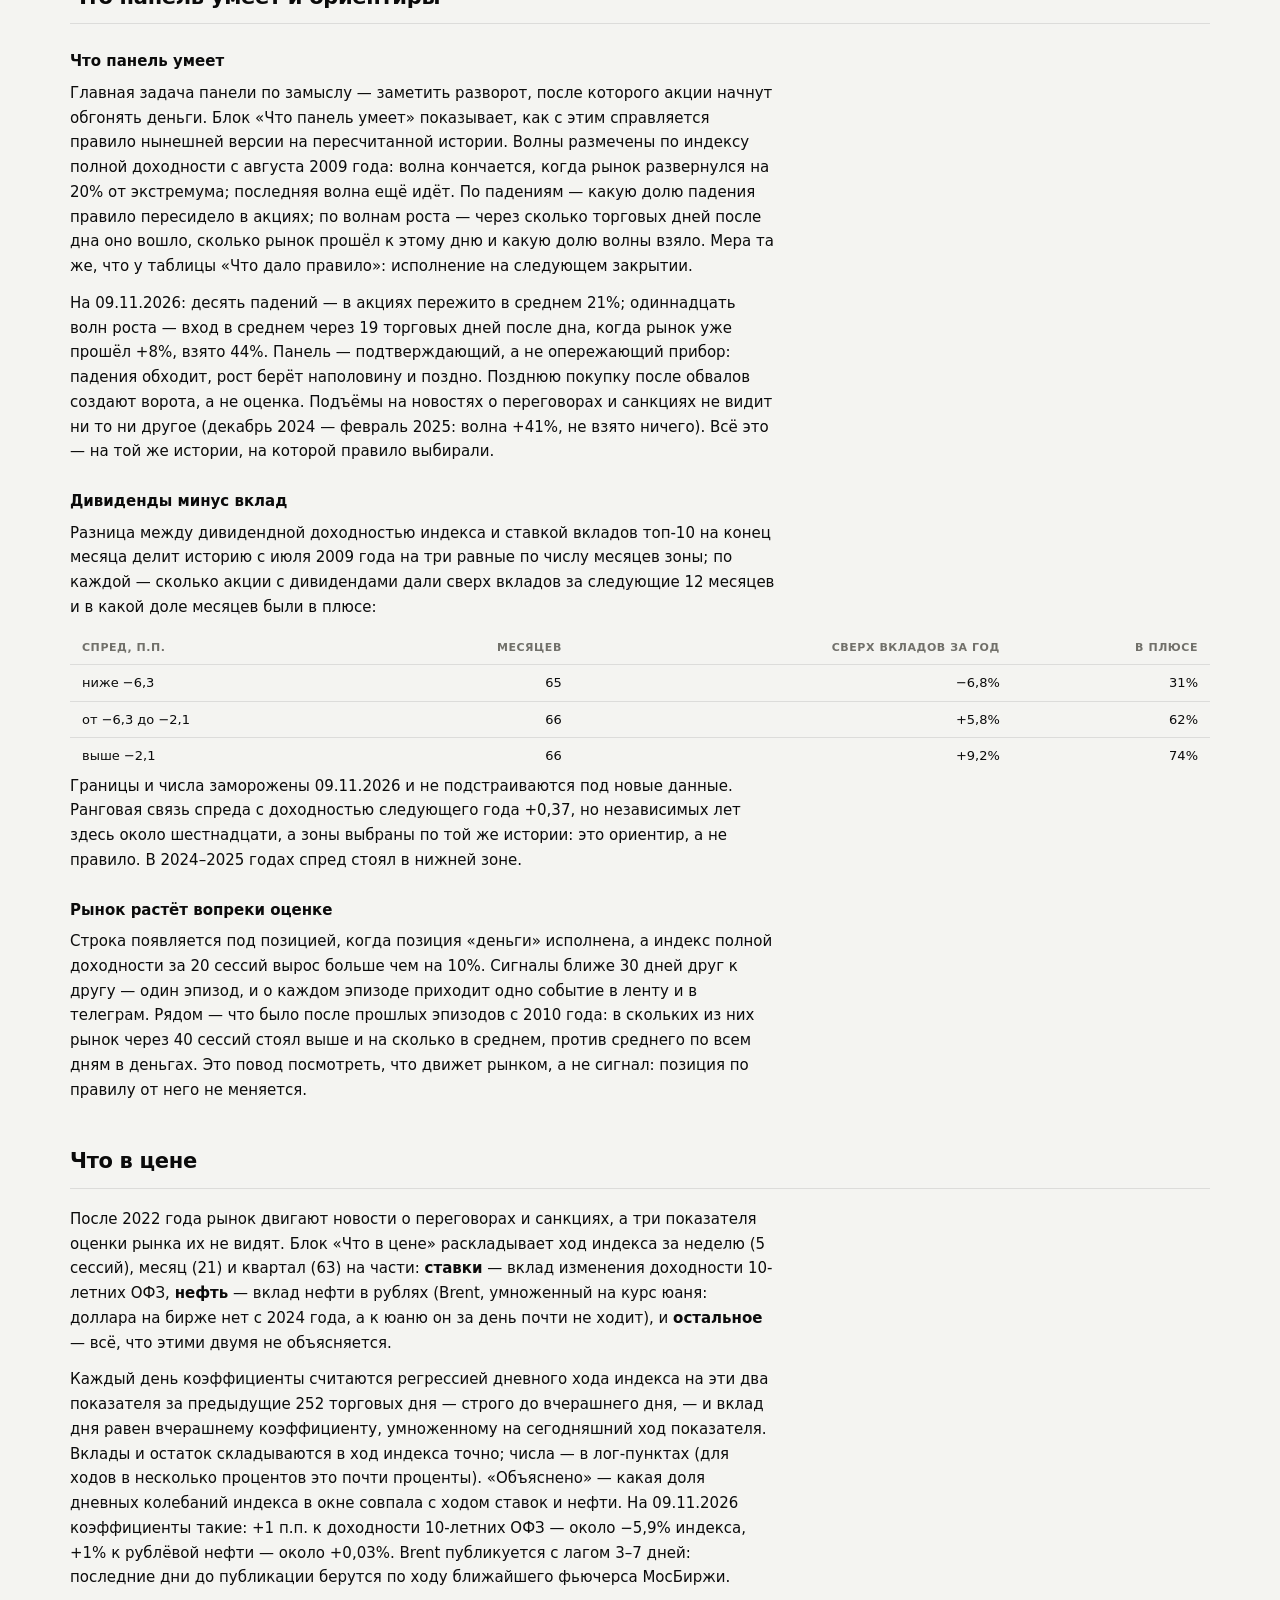
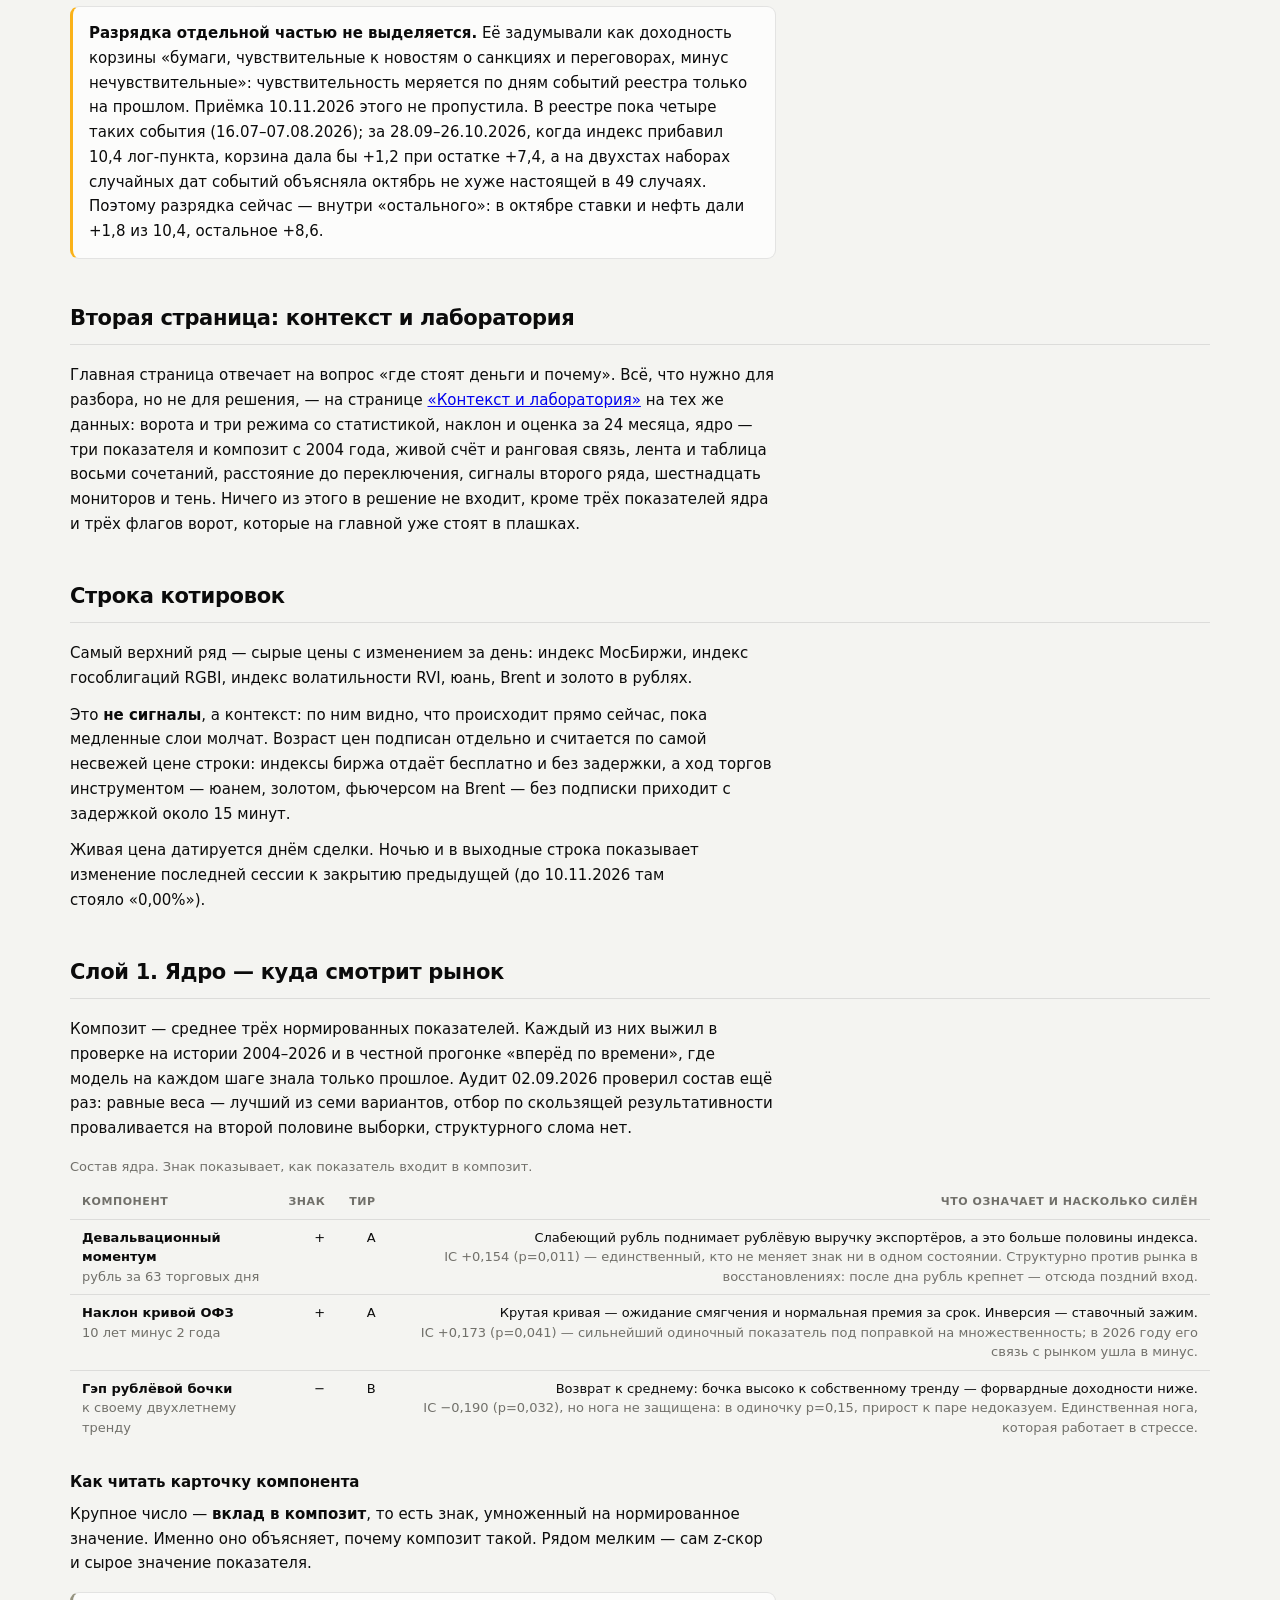
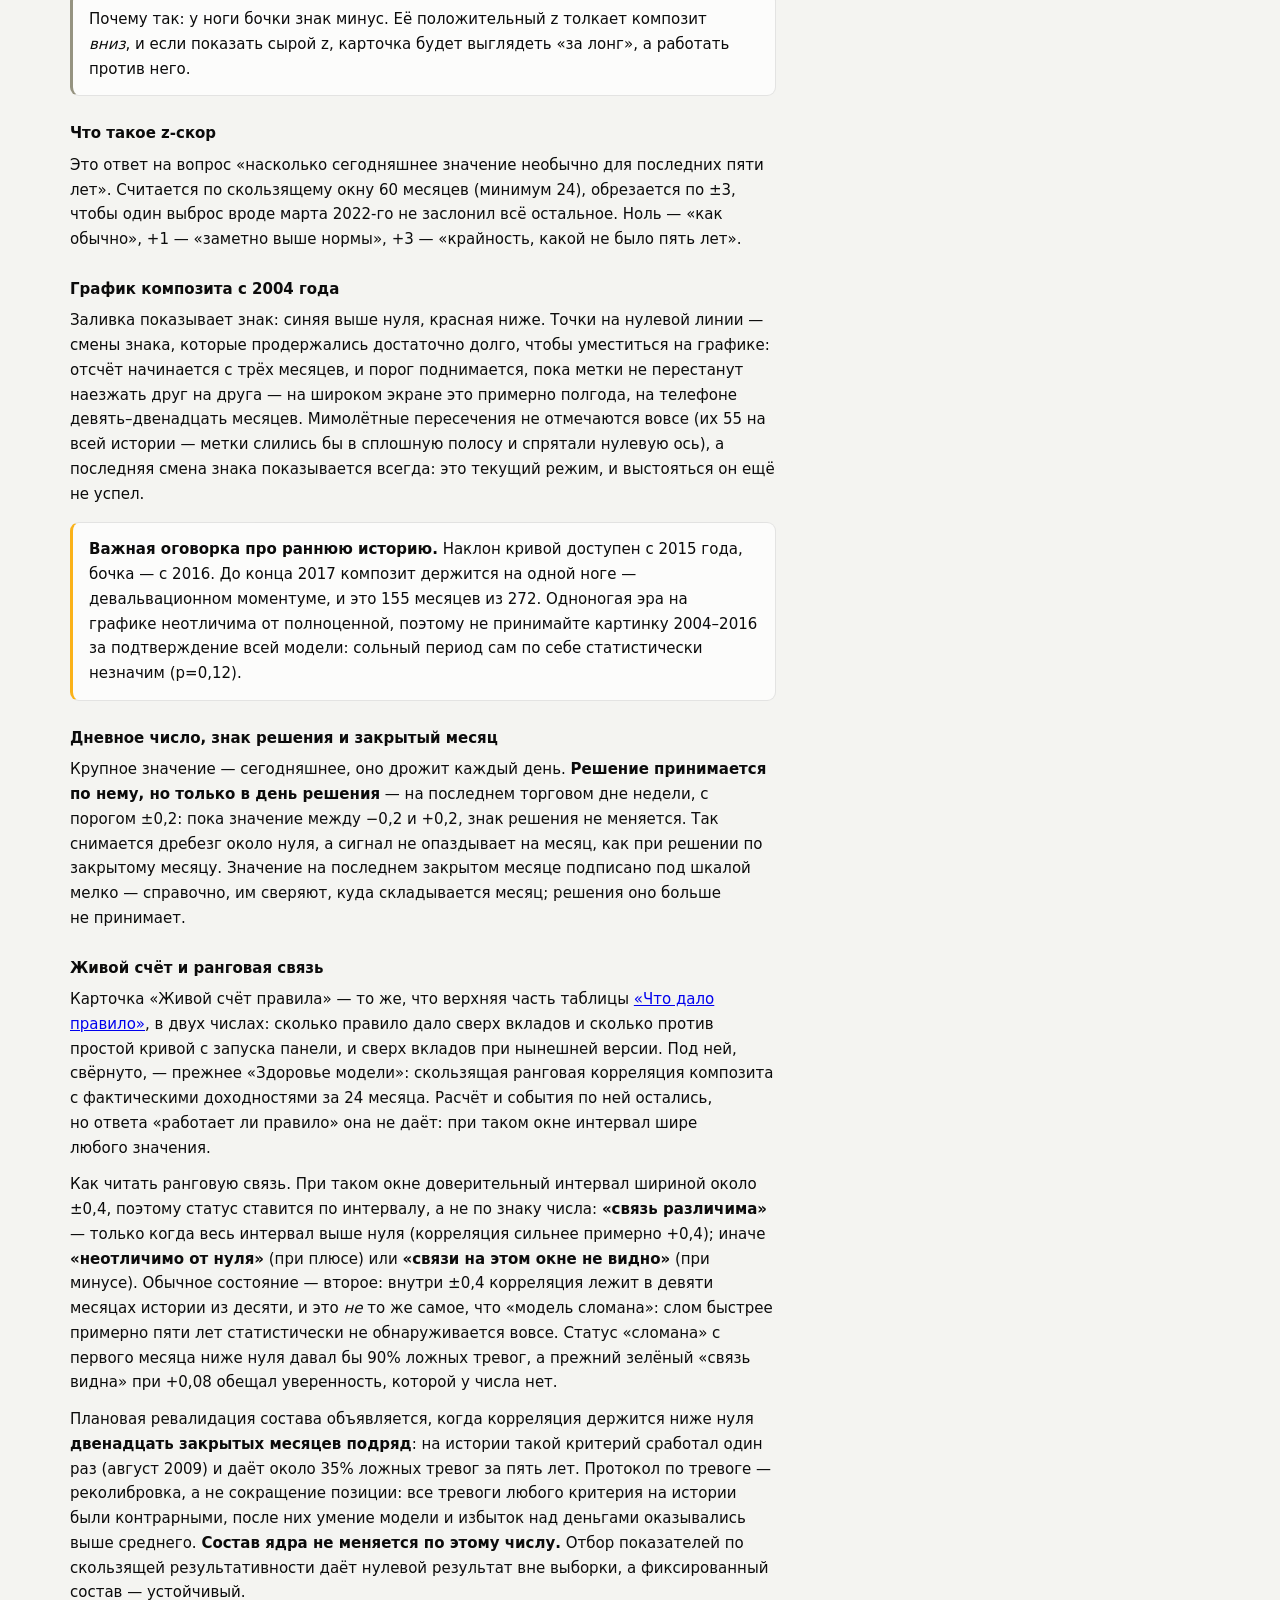
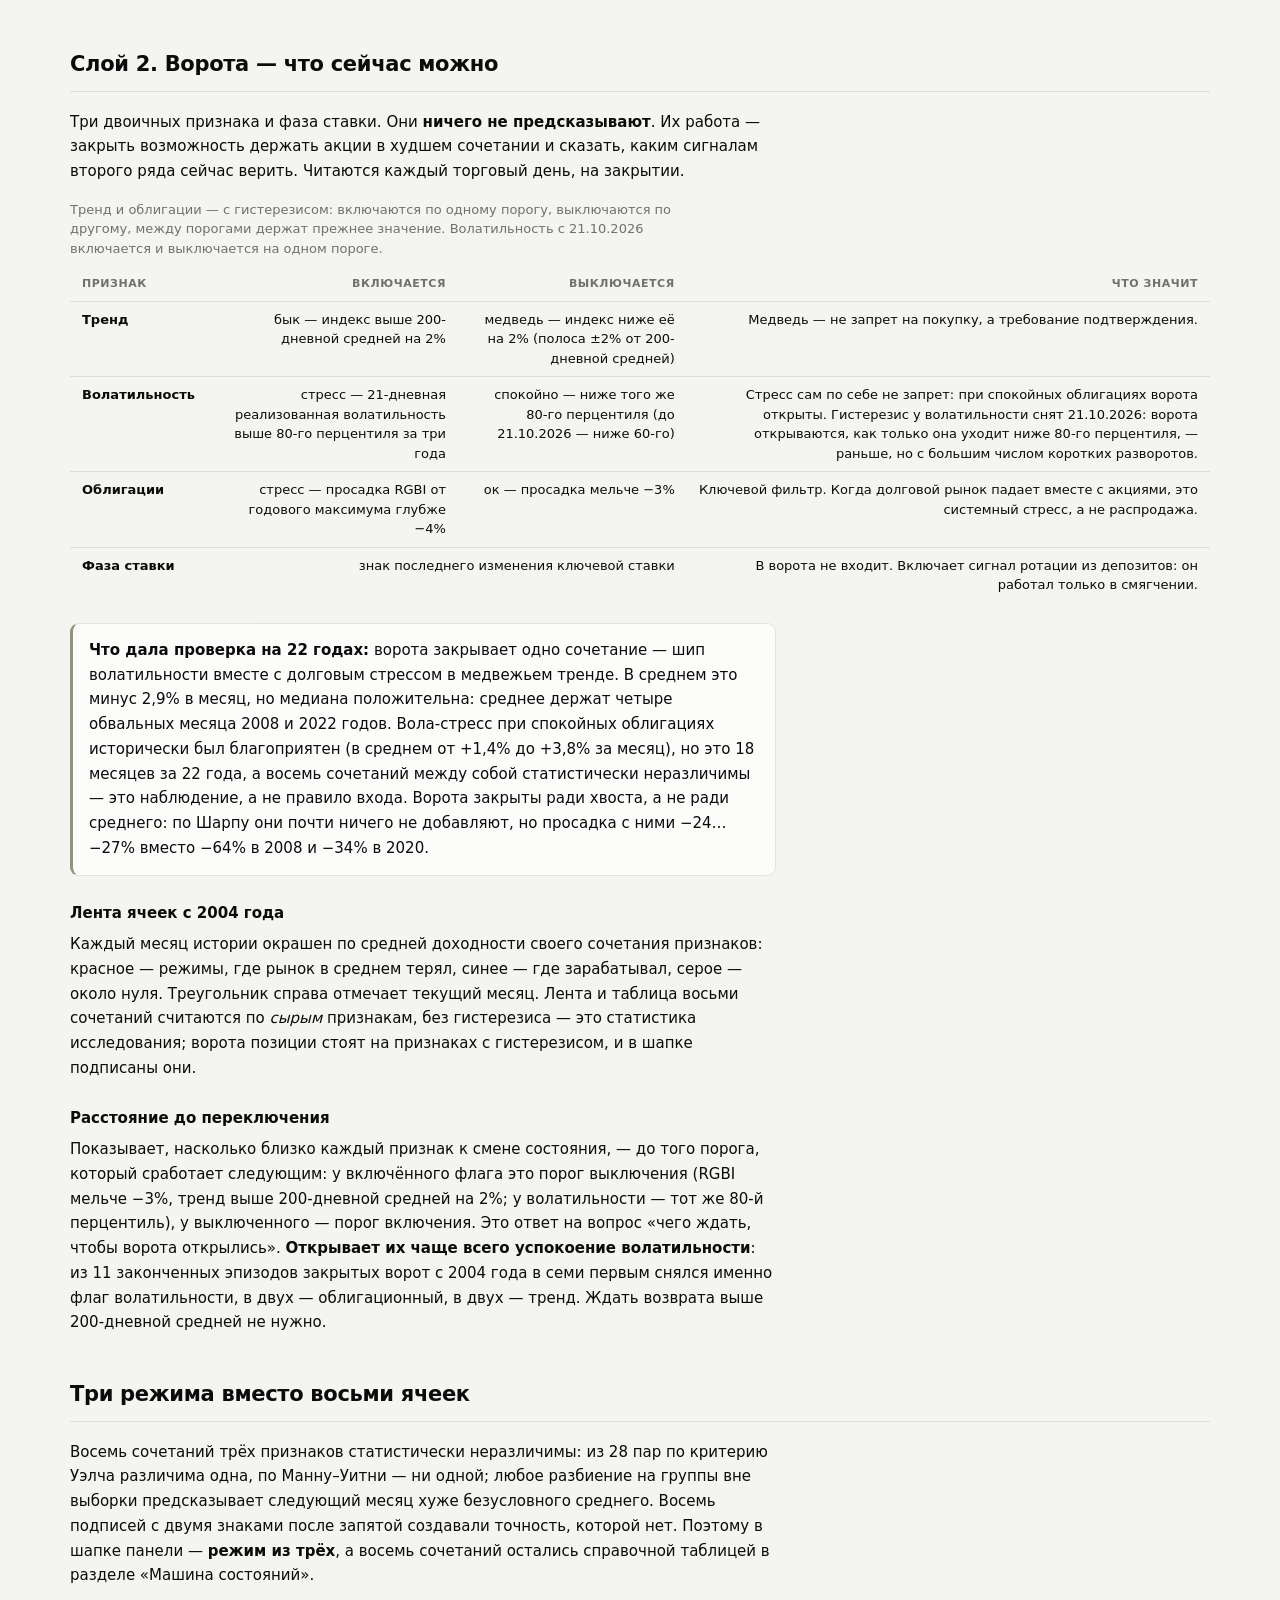
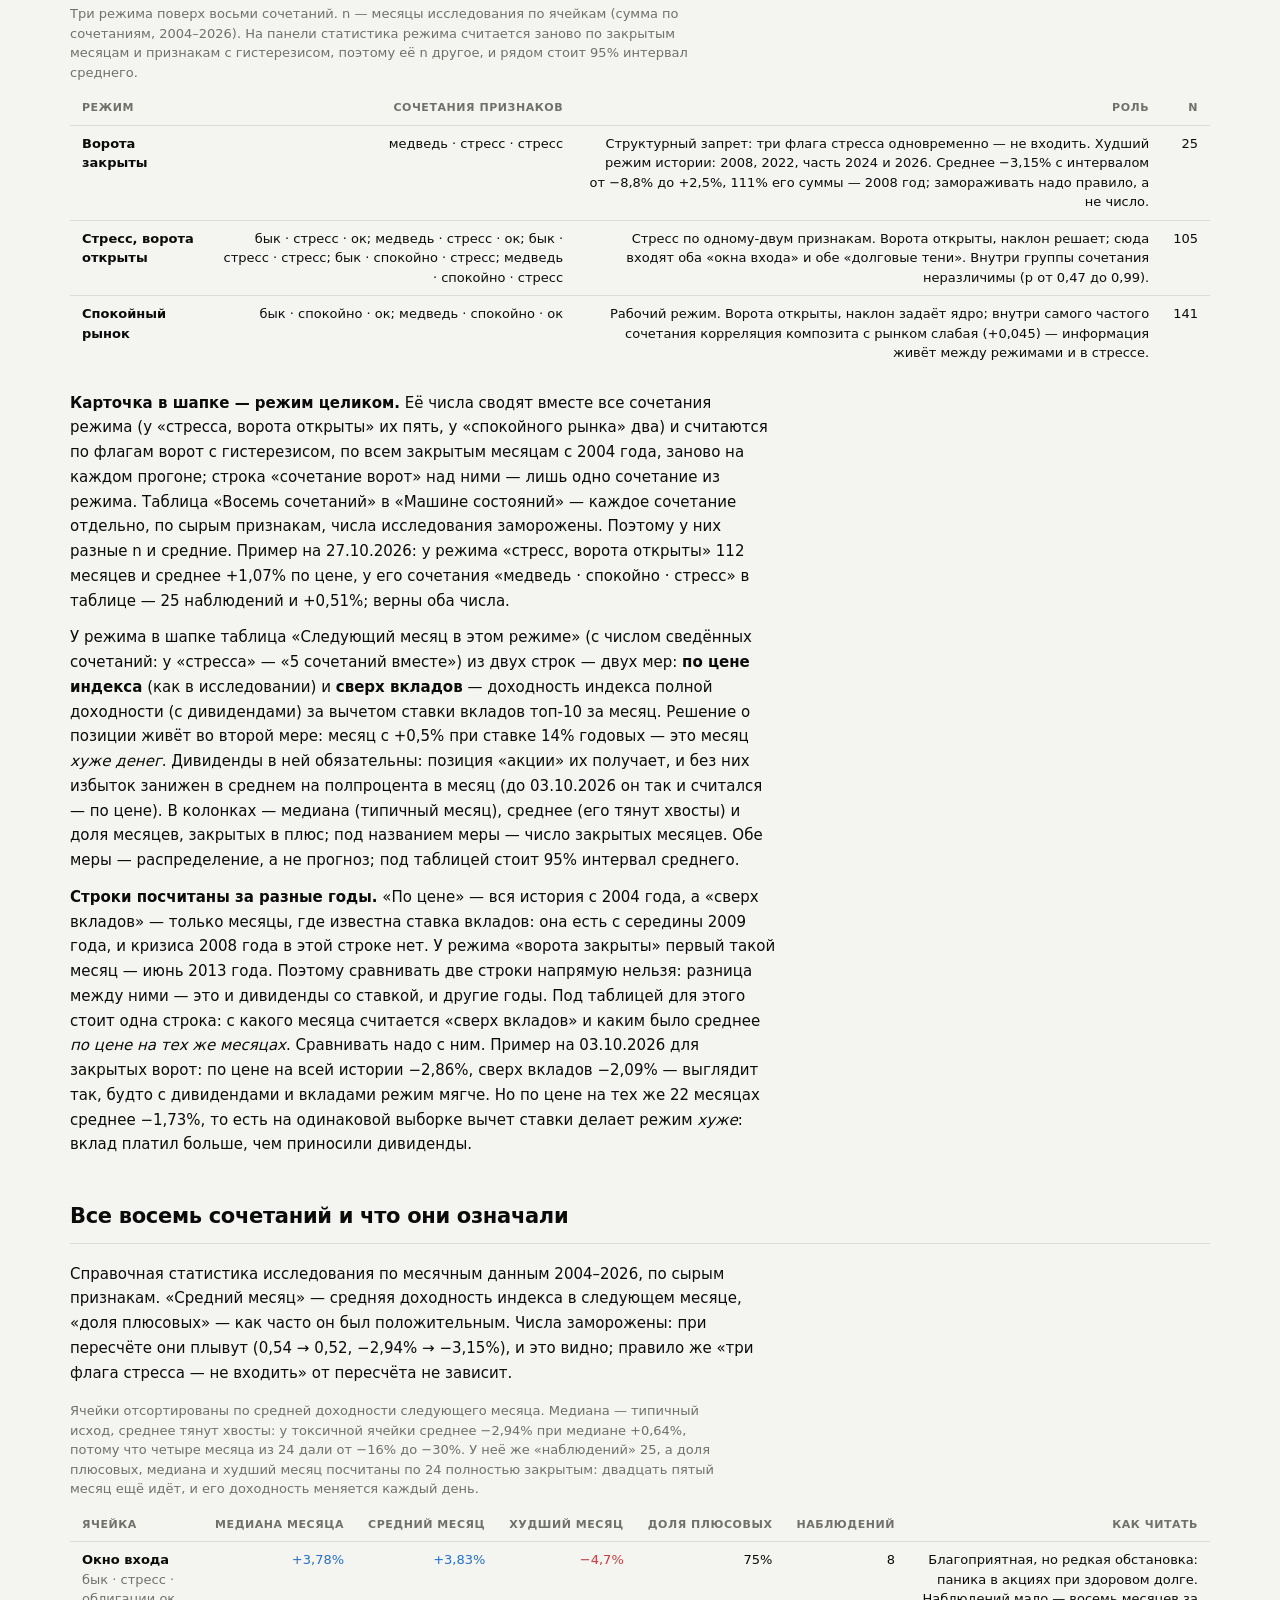
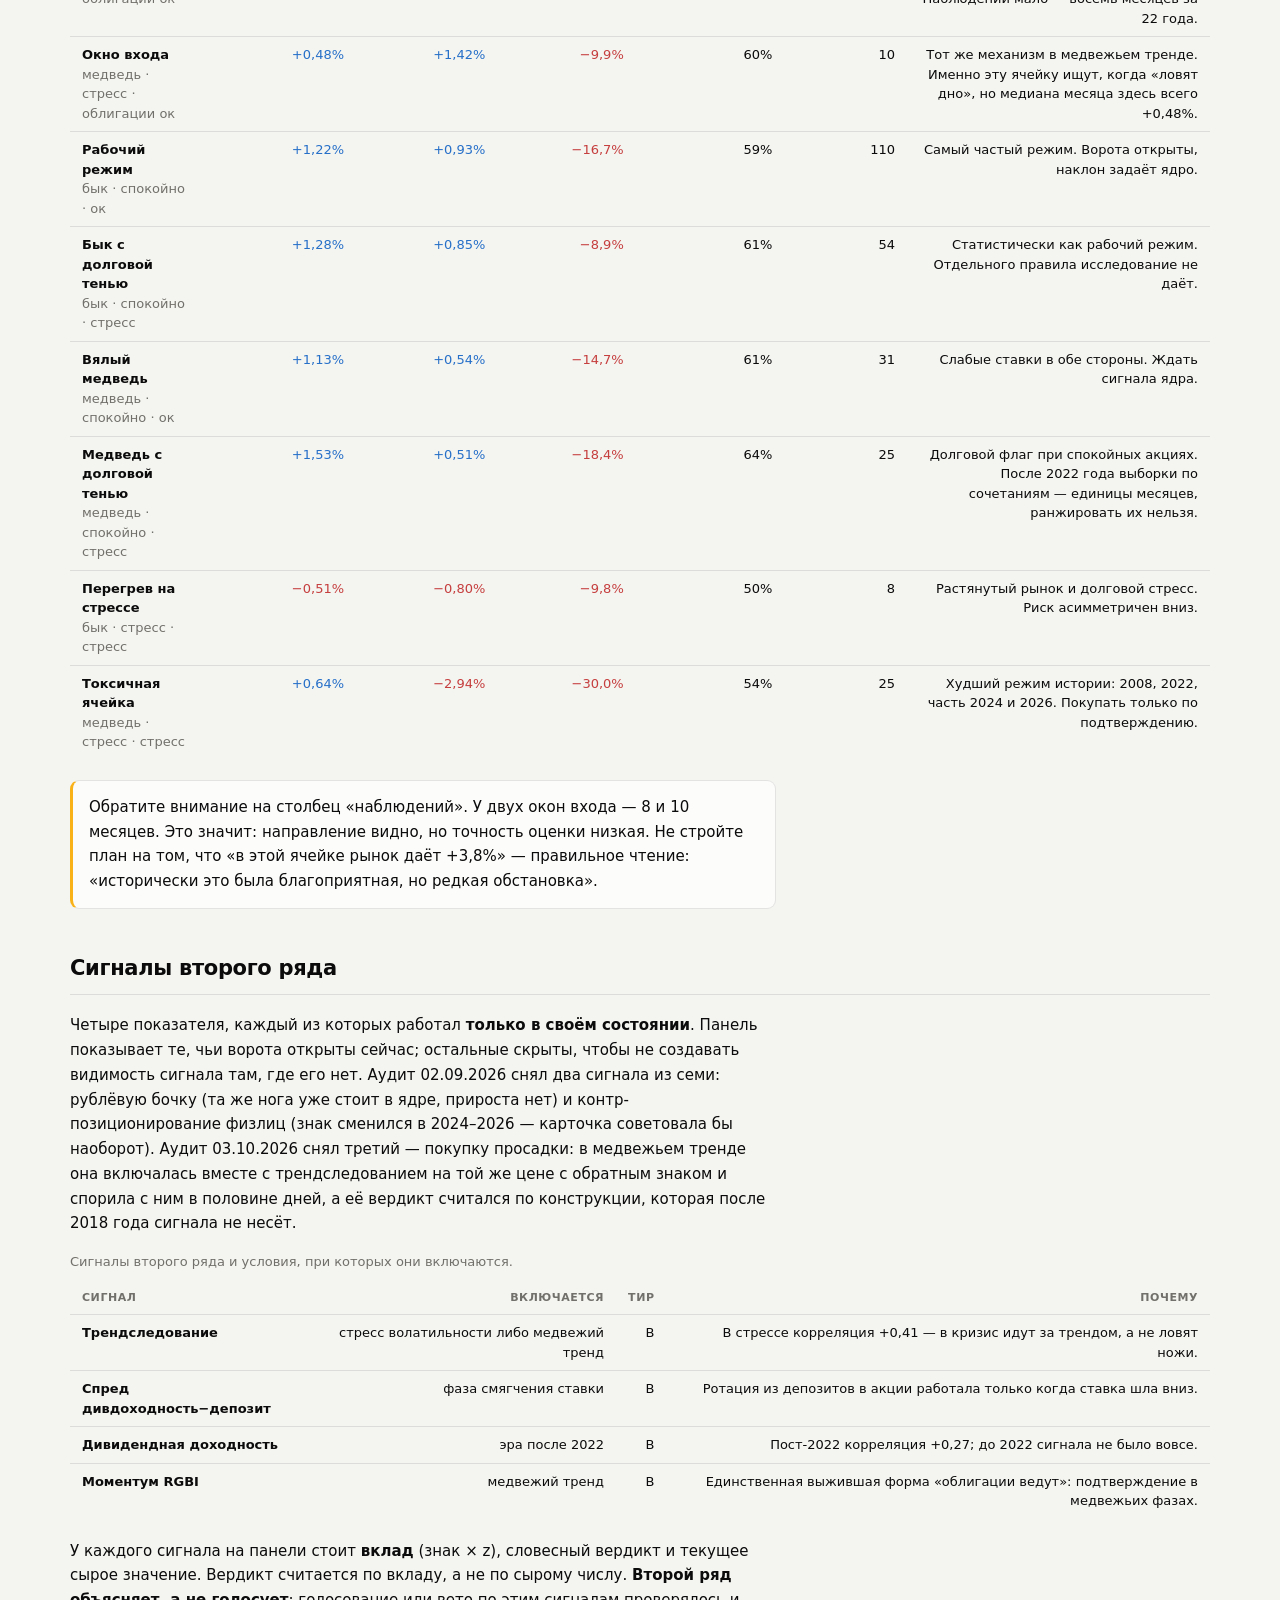
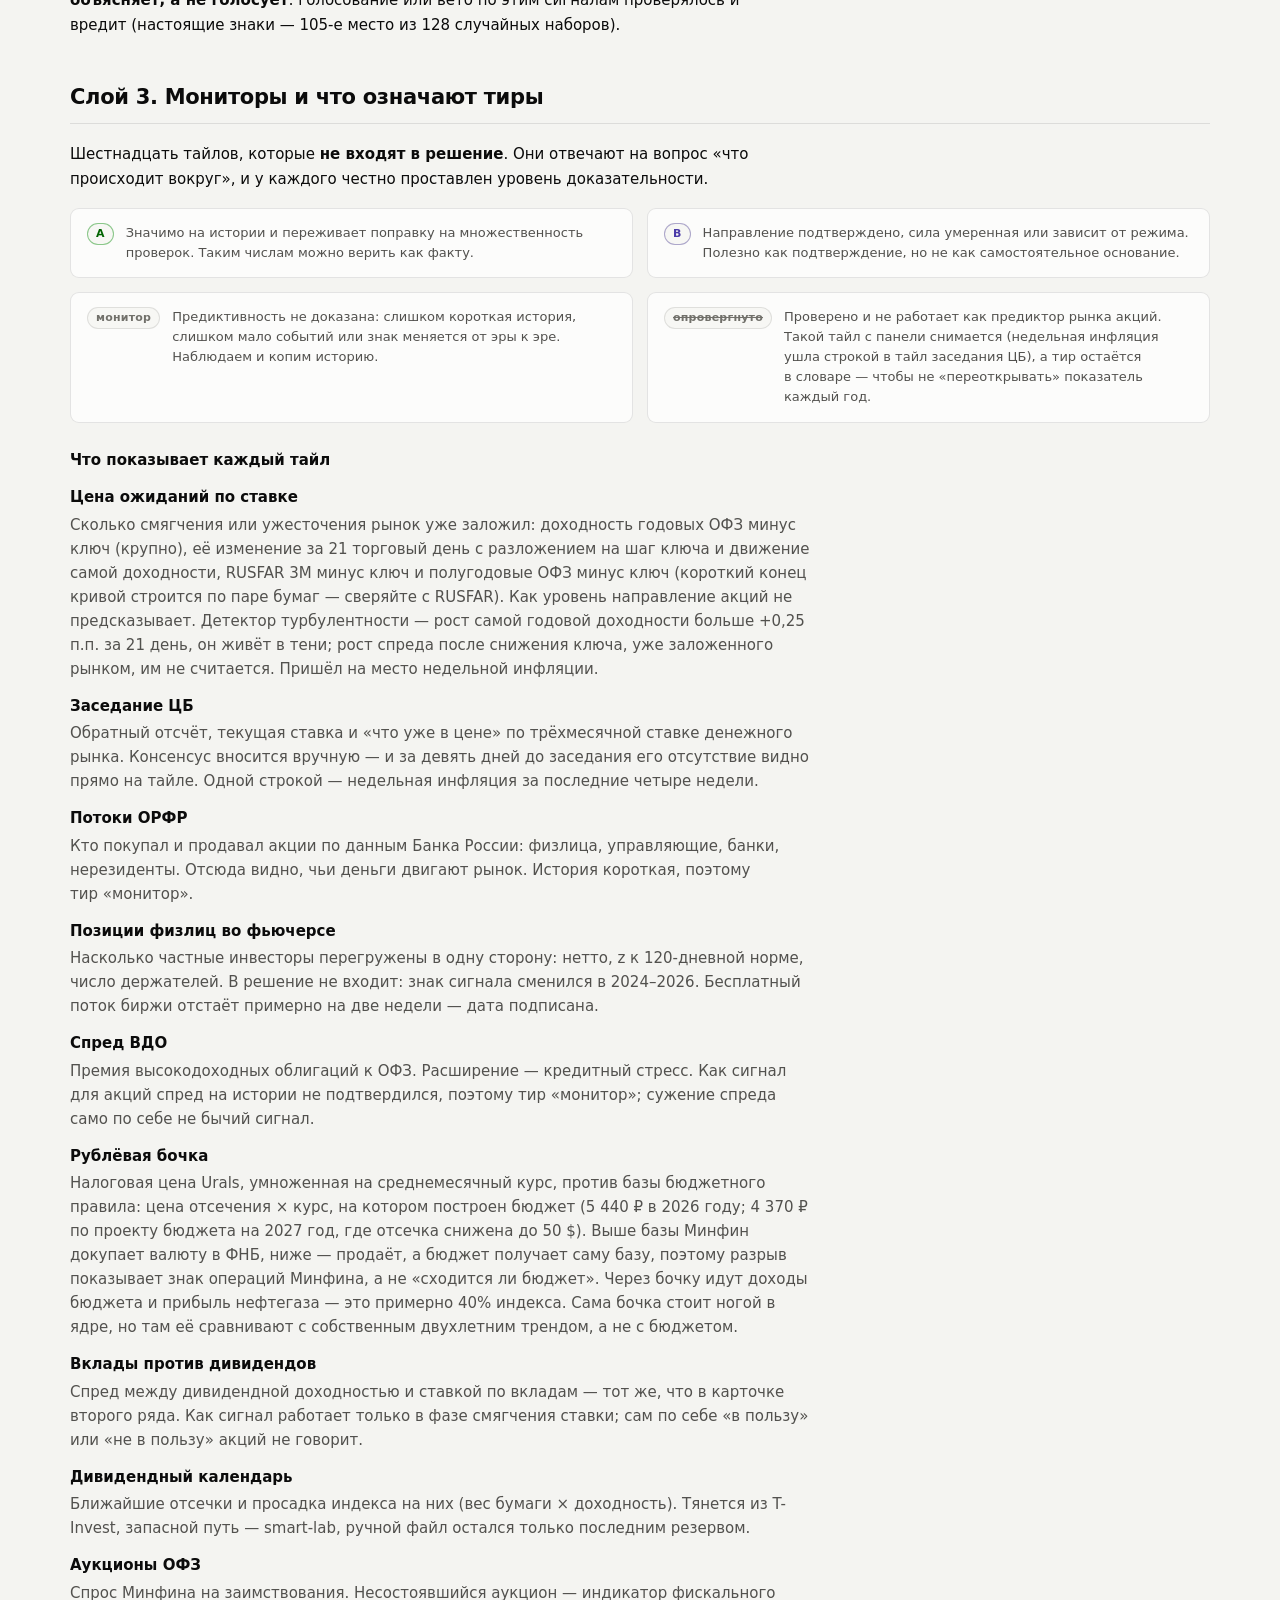
==== commit 595941b3: "Merge pull request #18 from ML371KL/task1110-stage3-priced 842, этап 3: блок «Что в цене» (ставки, н" ====
--- a/web/guide.html
+++ b/web/guide.html
@@ -50,6 +50,7 @@
     <a href="#position">Позиция</a>
     <a href="#plaques">Цикл ставки и тормоз</a>
     <a href="#skills">Что панель умеет и ориентиры</a>
+    <a href="#priced">Что в цене</a>
     <a href="#lab">Вторая страница</a>
     <a href="#quotes">Строка котировок</a>
     <a href="#core">Ядро</a>
@@ -274,6 +275,34 @@
       посмотреть, что движет рынком, а не сигнал: позиция по правилу от него не меняется.</p>
   </section>
 
+  <!-- ─────────────────────────────────────────────────────── что в цене -->
+  <section class="guide__sec" id="priced">
+    <h2>Что в цене</h2>
+    <p>После 2022 года рынок двигают новости о переговорах и санкциях, а три показателя
+      оценки рынка их не видят. Блок «Что в цене» раскладывает ход индекса за неделю
+      (5 сессий), месяц (21) и квартал (63) на части: <b>ставки</b> — вклад изменения
+      доходности 10-летних ОФЗ, <b>нефть</b> — вклад нефти в рублях (Brent, умноженный на
+      курс юаня: доллара на бирже нет с 2024 года, а к юаню он за день почти не ходит), и
+      <b>остальное</b> — всё, что этими двумя не объясняется.</p>
+    <p>Каждый день коэффициенты считаются регрессией дневного хода индекса на эти два
+      показателя за предыдущие 252 торговых дня — строго до вчерашнего дня, — и вклад дня
+      равен вчерашнему коэффициенту, умноженному на сегодняшний ход показателя. Вклады и
+      остаток складываются в ход индекса точно; числа — в лог-пунктах (для ходов в
+      несколько процентов это почти проценты). «Объяснено» — какая доля дневных колебаний
+      индекса в окне совпала с ходом ставок и нефти. На 09.11.2026 коэффициенты такие:
+      +1 п.п. к доходности 10-летних ОФЗ — около −5,9% индекса, +1% к рублёвой нефти —
+      около +0,03%. Brent публикуется с лагом 3–7 дней: последние дни до публикации берутся
+      по ходу ближайшего фьючерса МосБиржи.</p>
+    <p class="guide__warn"><b>Разрядка отдельной частью не выделяется.</b> Её задумывали как
+      доходность корзины «бумаги, чувствительные к новостям о санкциях и переговорах, минус
+      нечувствительные»: чувствительность меряется по дням событий реестра только на прошлом.
+      Приёмка 10.11.2026 этого не пропустила. В реестре пока четыре таких события
+      (16.07–07.08.2026); за 28.09–26.10.2026, когда индекс прибавил 10,4 лог-пункта,
+      корзина дала бы +1,2 при остатке +7,4, а на двухстах наборах случайных дат событий
+      объясняла октябрь не хуже настоящей в 49 случаях. Поэтому разрядка сейчас — внутри
+      «остального»: в октябре ставки и нефть дали +1,8 из 10,4, остальное +8,6.</p>
+  </section>
+
   <!-- ──────────────────────────────────────────────────── вторая страница -->
   <section class="guide__sec" id="lab">
     <h2>Вторая страница: контекст и лаборатория</h2>
--- a/web/styles.css
+++ b/web/styles.css
@@ -583,6 +583,9 @@
   .position__journal table.data th, .position__journal table.data td { overflow-wrap: normal; padding: 8px 3px; }
   .position__journal table.data thead th { font-size: 11px; text-transform: none; }
   .position__journal table.data td, .position__journal table.data thead th { white-space: nowrap; }
+  /* Те же правила у коротких числовых таблиц главной: «Что в цене», волны роста. */
+  .tablewrap--tight table.data th, .tablewrap--tight table.data td { overflow-wrap: normal; white-space: nowrap; padding: 8px 3px; }
+  .tablewrap--tight table.data thead th { font-size: 11px; text-transform: none; }
 }
 /* Самые узкие телефоны: разница видна из двух соседних колонок, а таблица обязана
    помещаться без горизонтальной прокрутки (см. комментарий к .tablewrap). */
@@ -617,6 +620,7 @@
 .lablink { display: flex; flex-wrap: wrap; align-items: baseline; gap: 6px 12px; text-decoration: none; color: inherit; }
 .lablink:hover .card__title { text-decoration: underline; }
 .card__foot a { color: var(--s1); text-decoration: none; white-space: nowrap; }
+.priced__lead { font-size: 15px; line-height: 1.45; margin-bottom: 12px; text-wrap: pretty; }
 .card__foot a:hover { text-decoration: underline; }
 
 /* Свёрнутый пересчёт под живым следом и свёрнутые блоки второго ряда. */
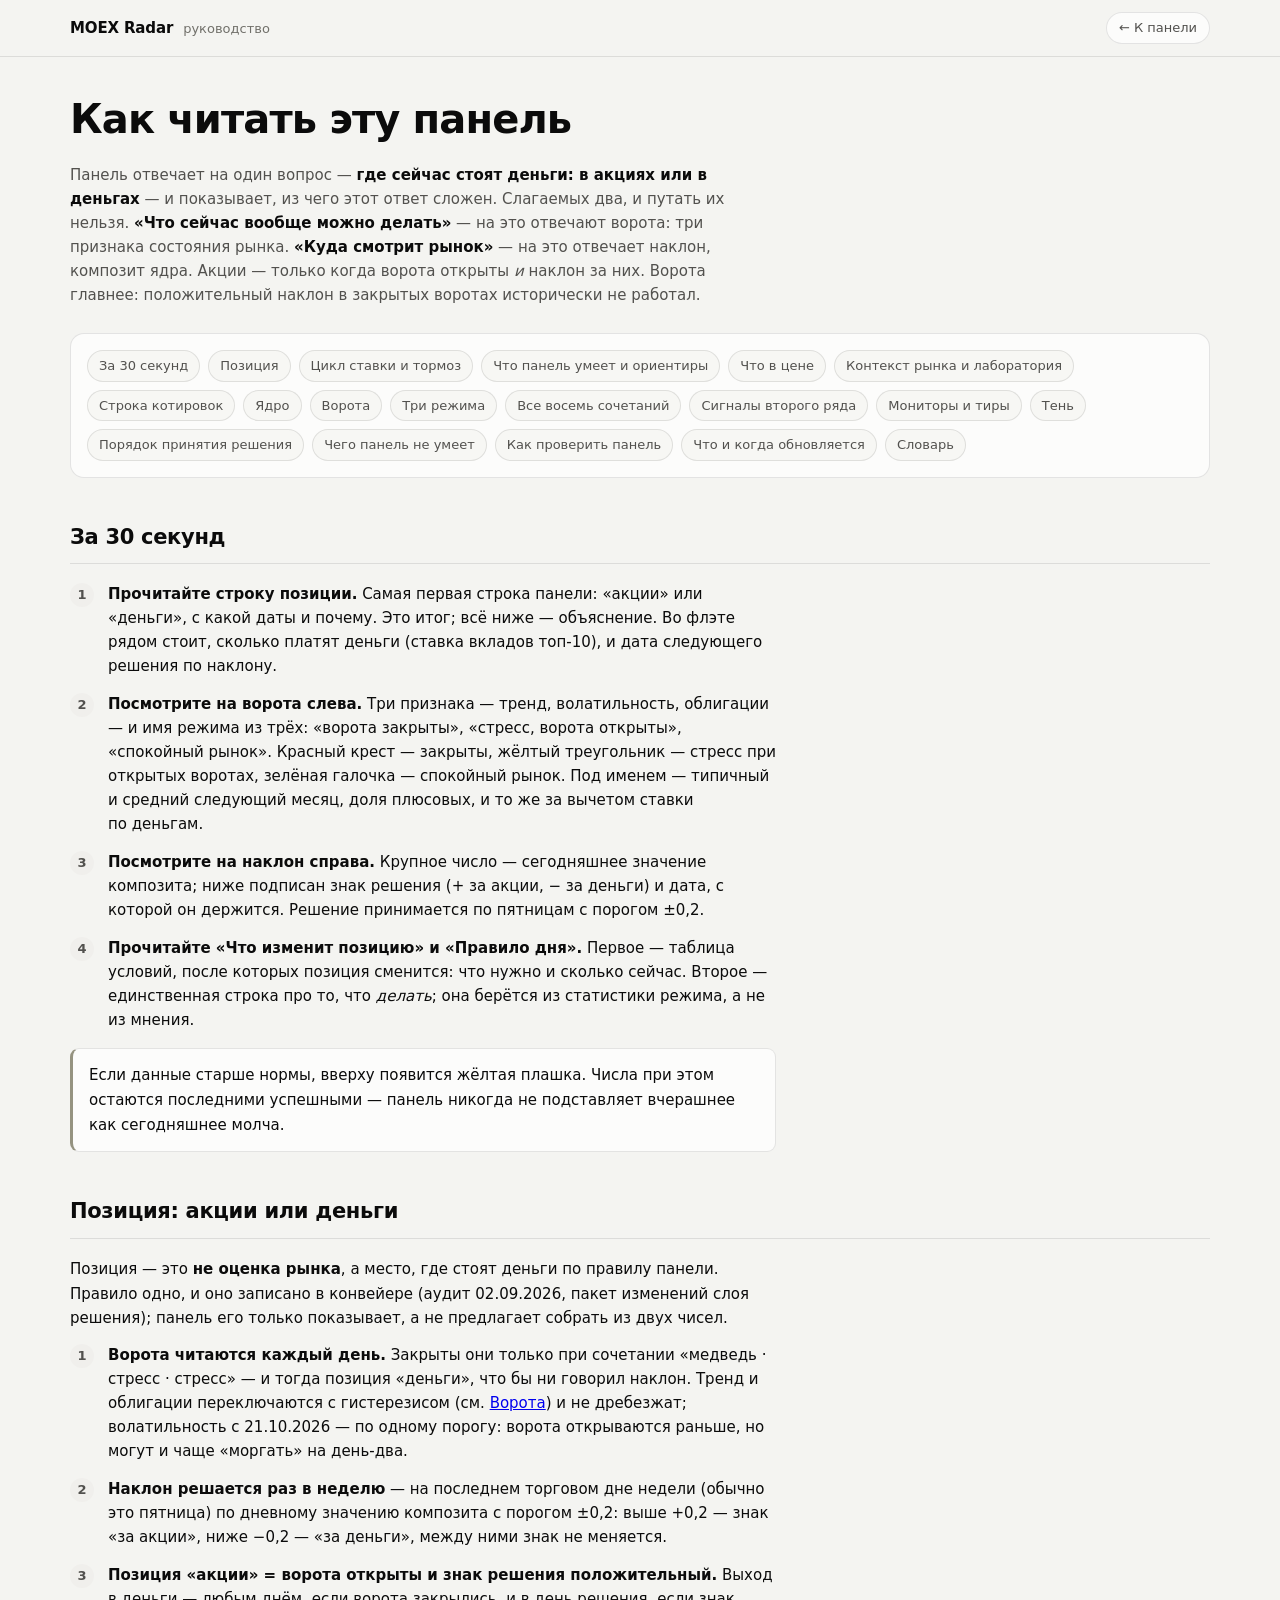
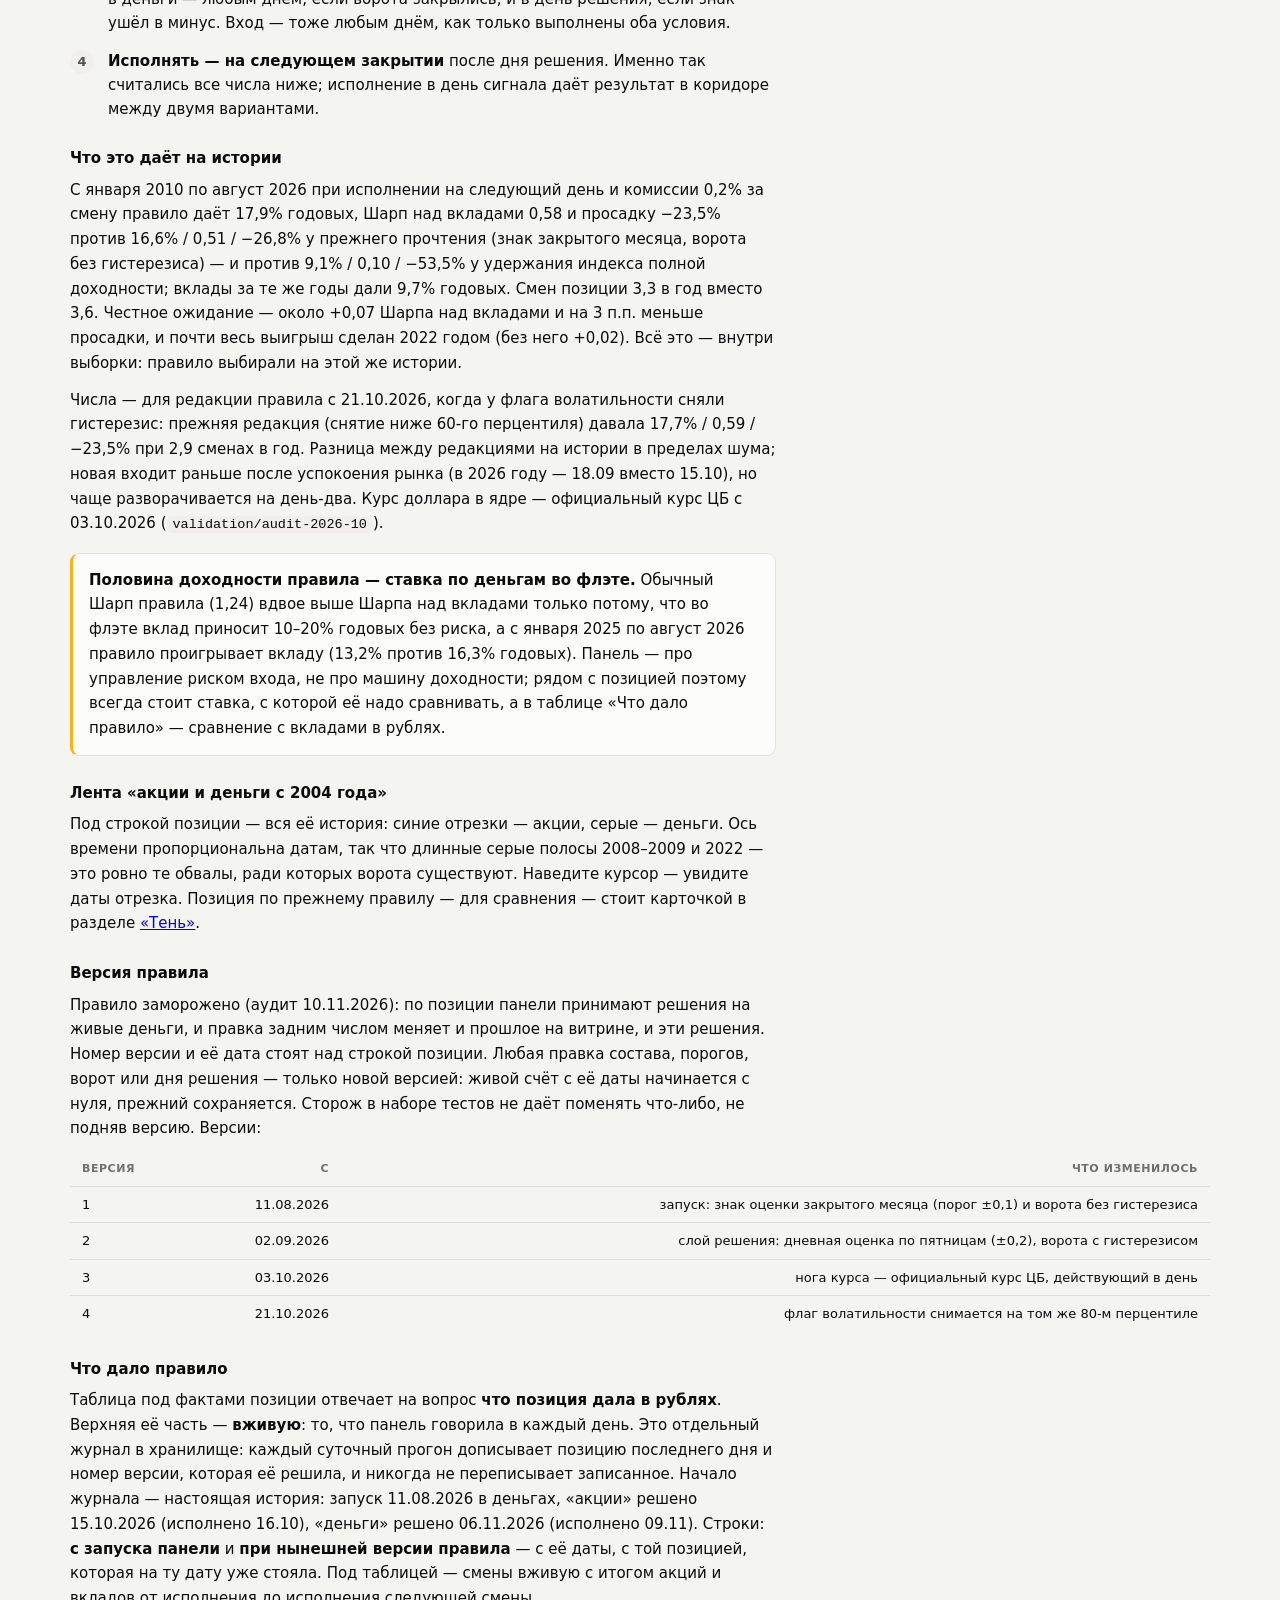
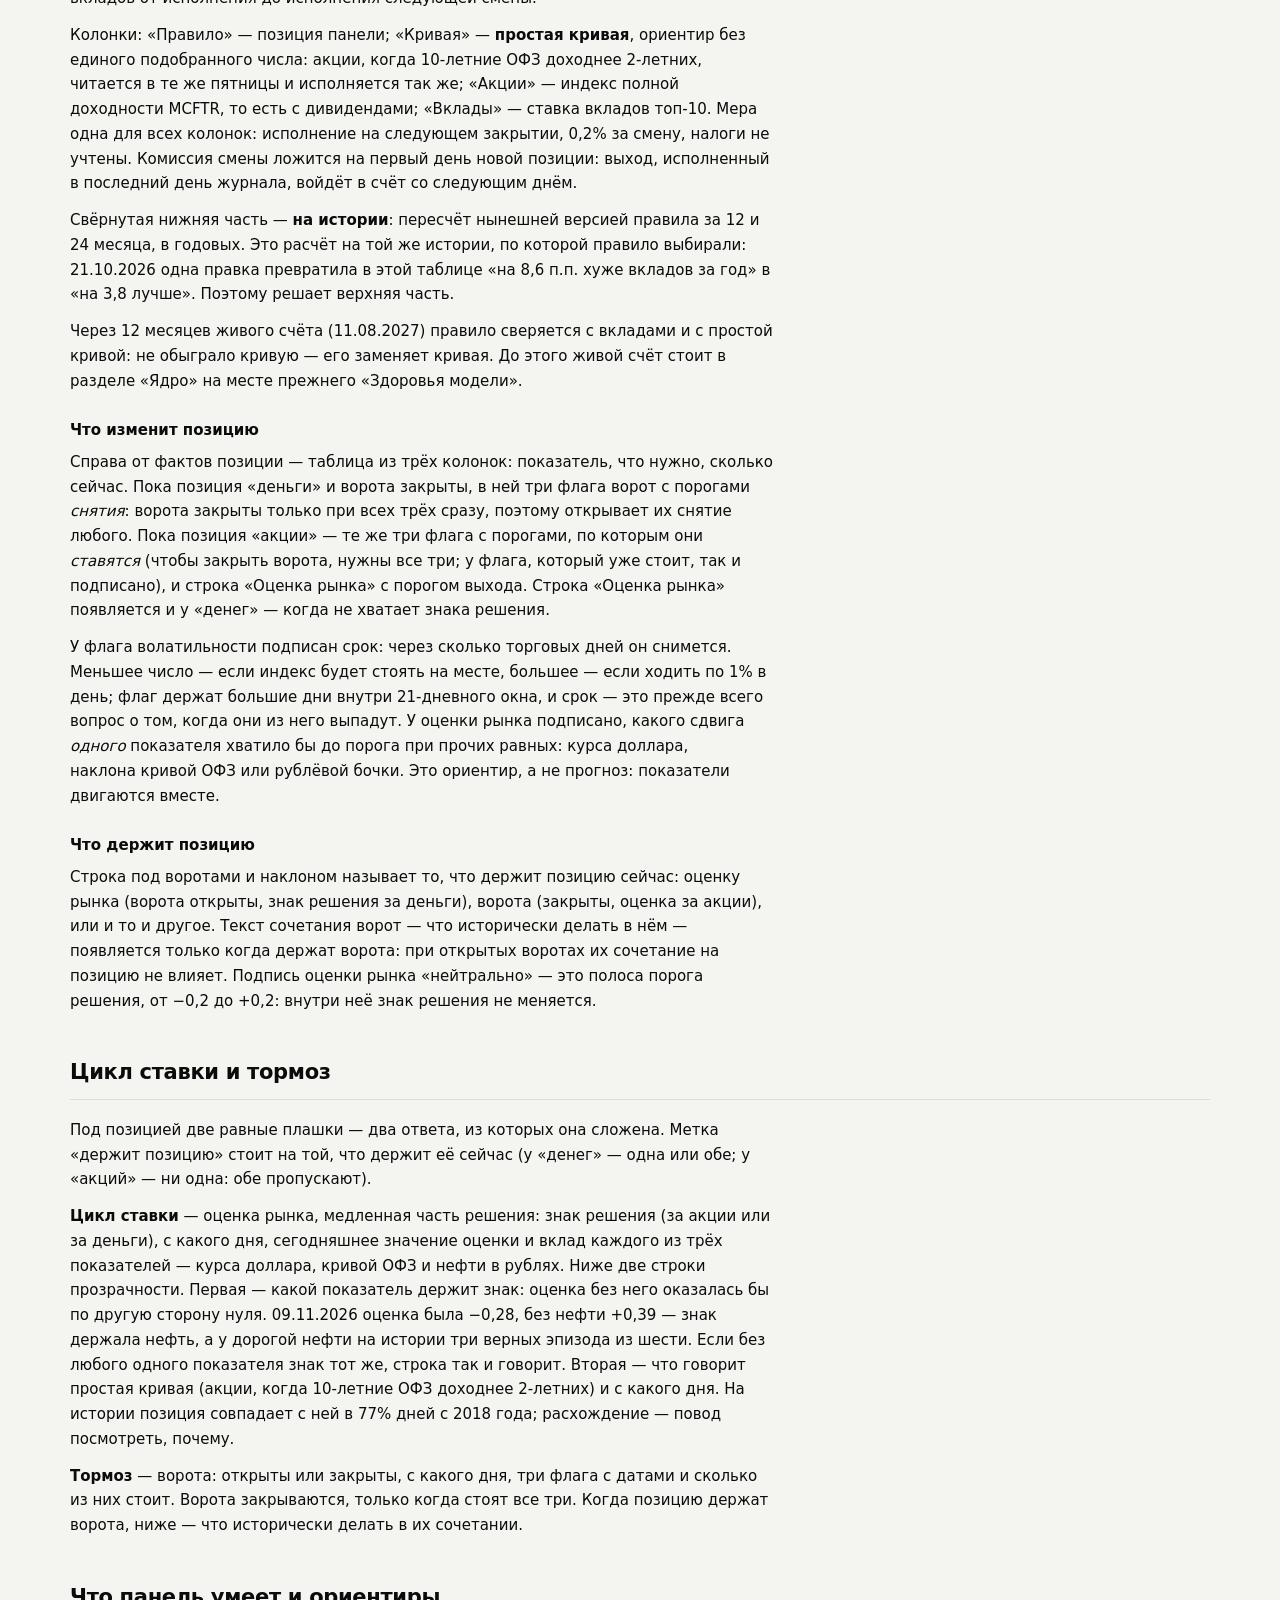
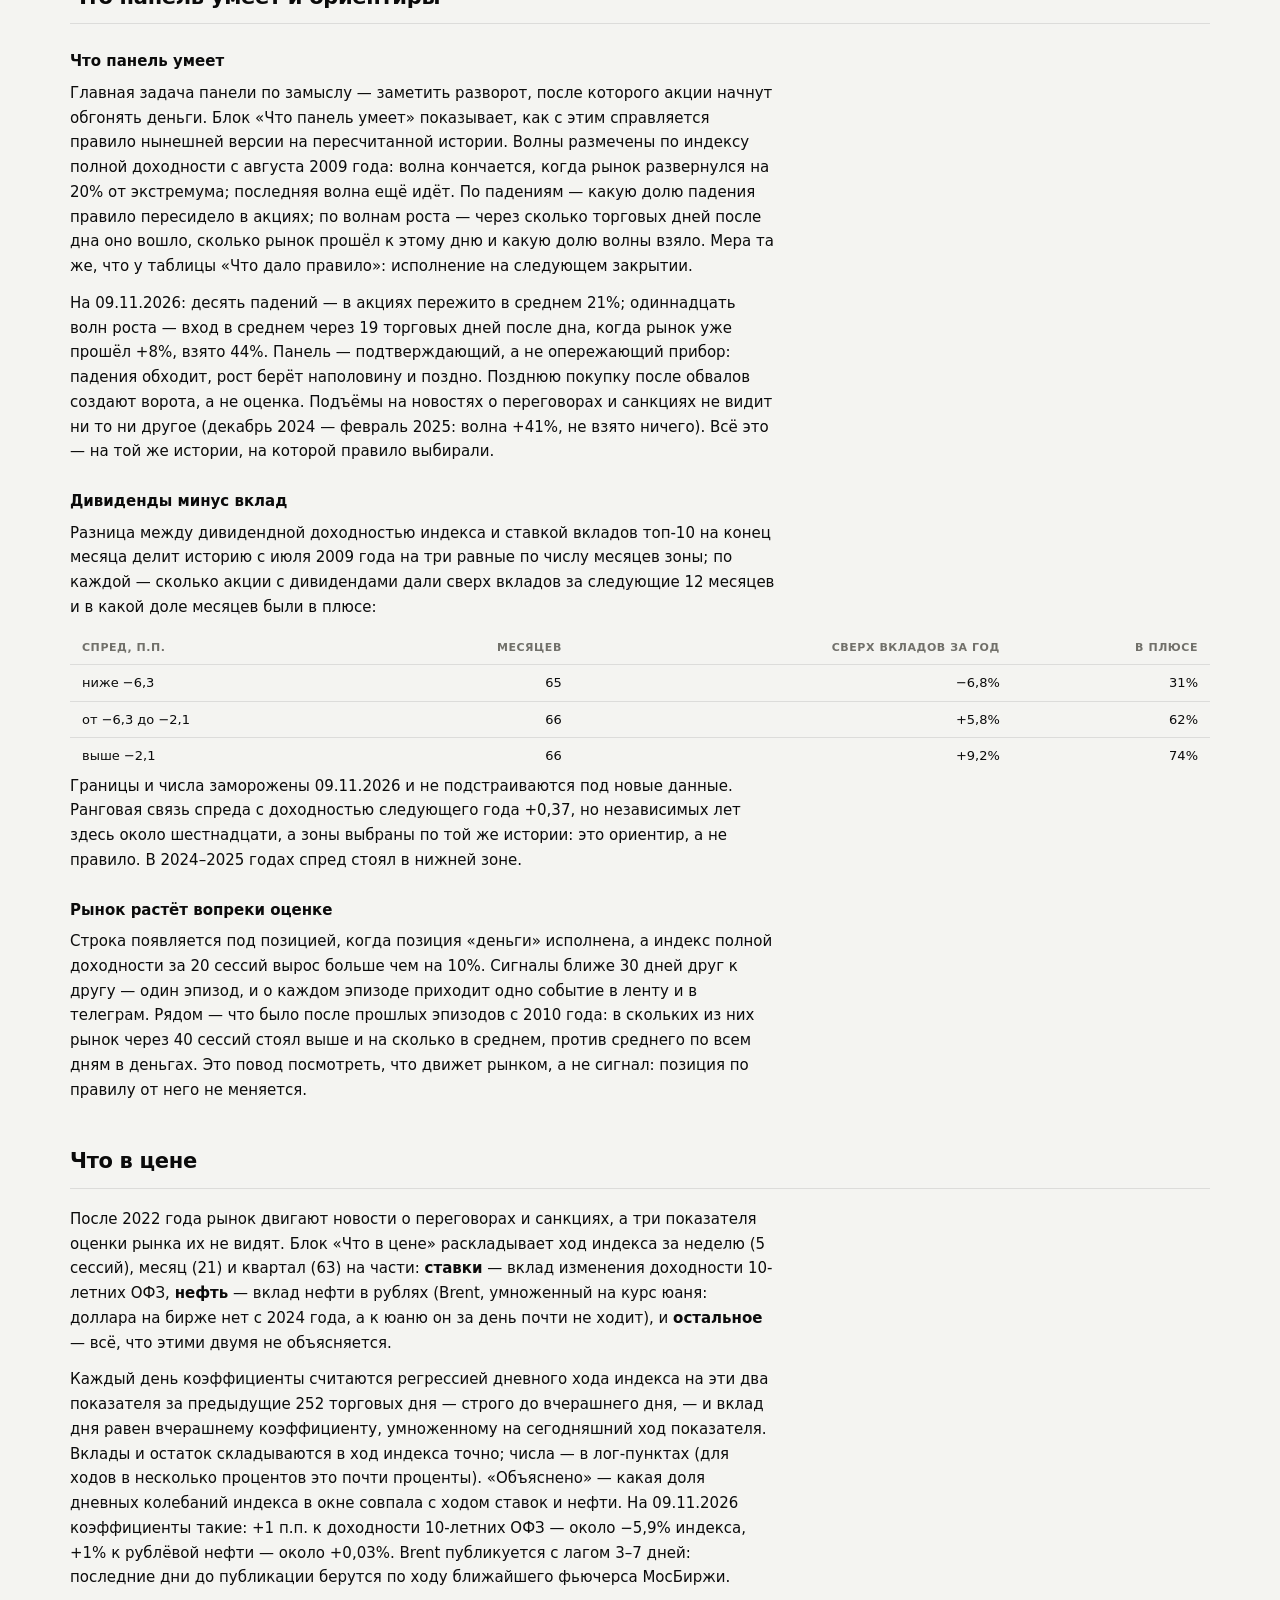
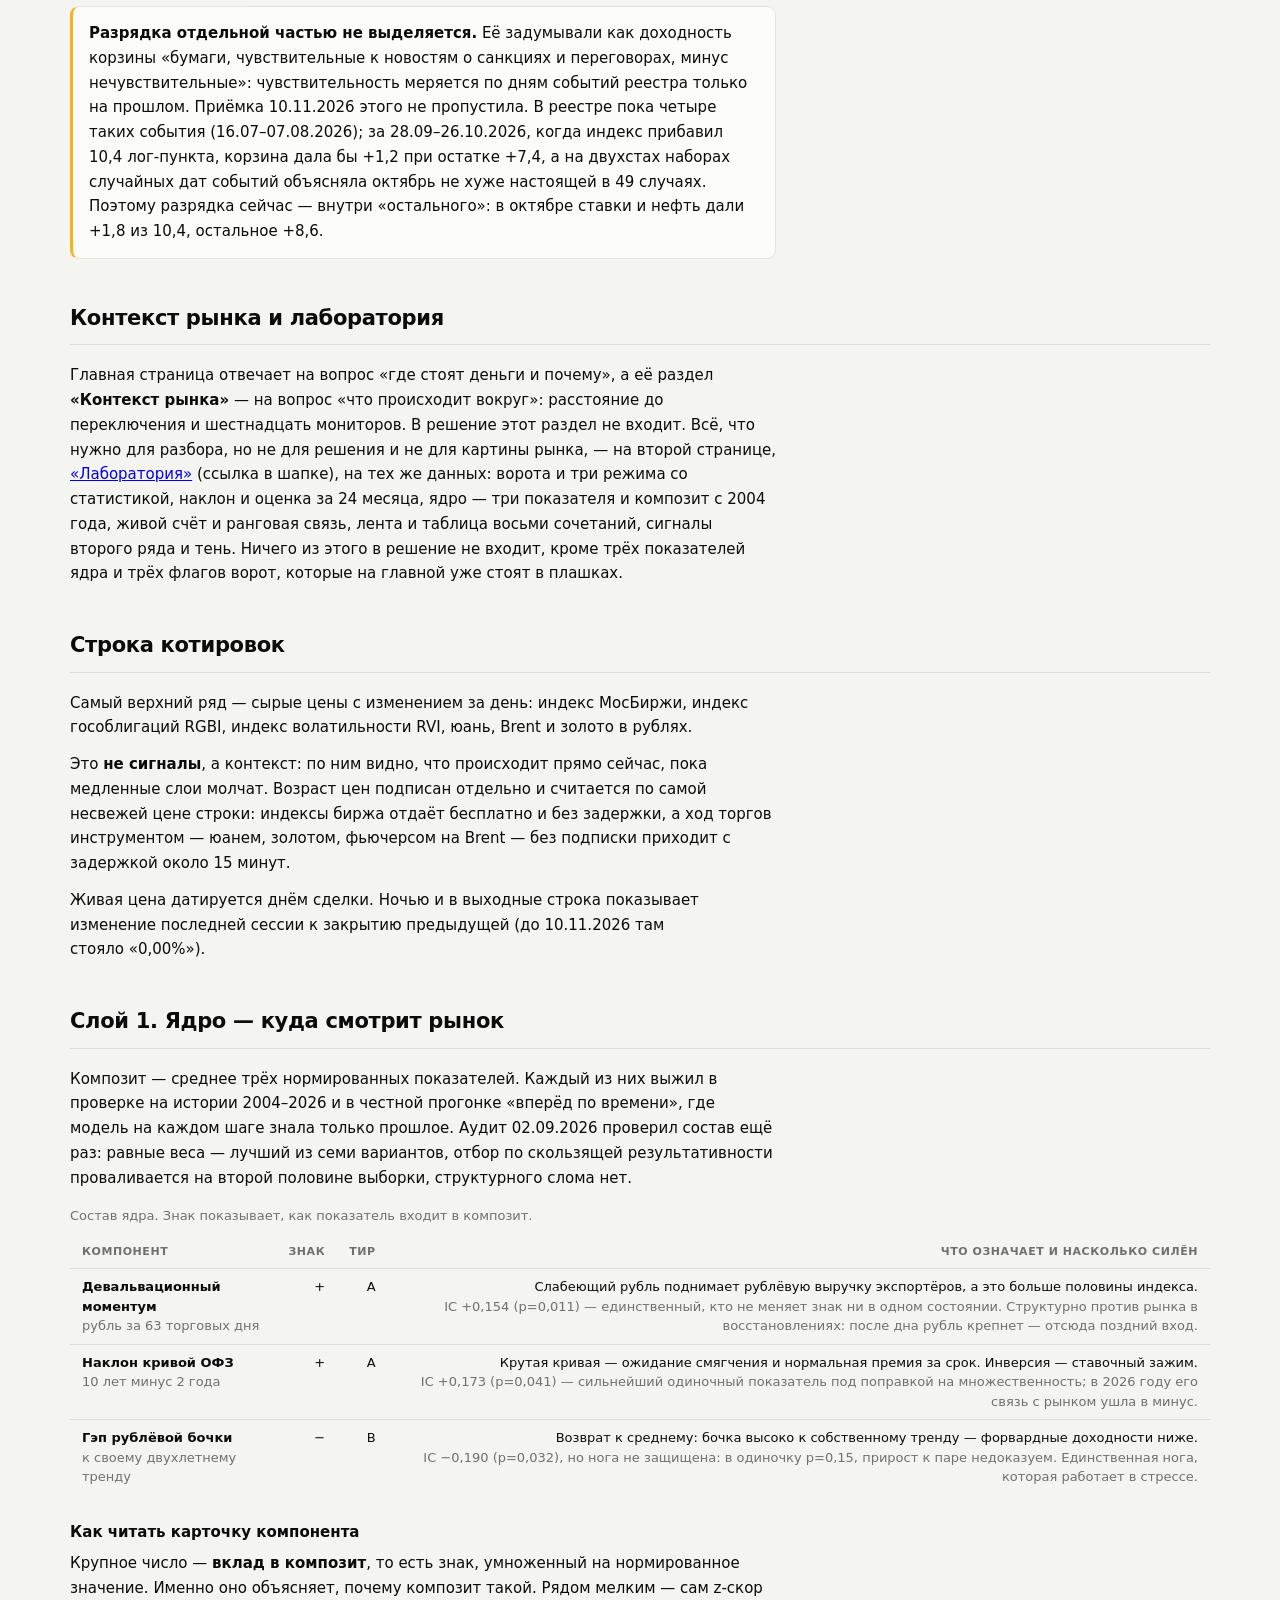
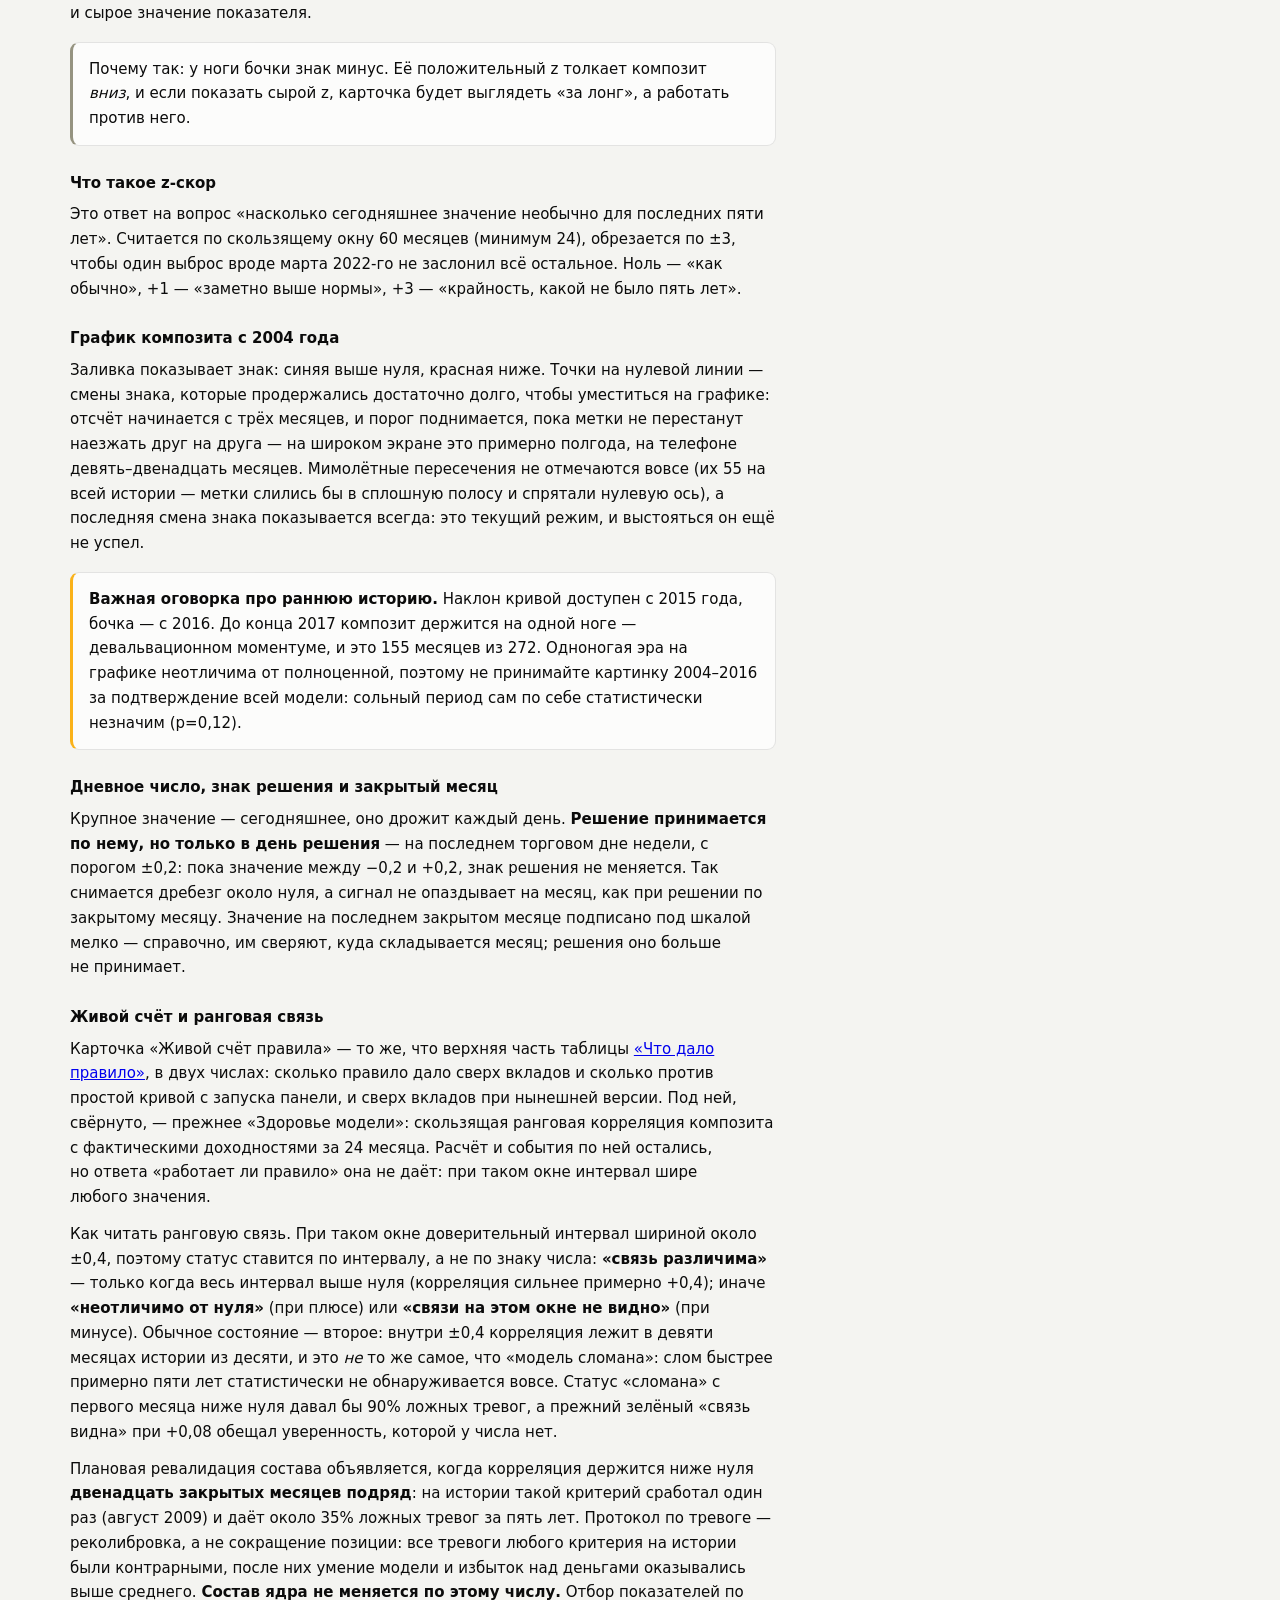
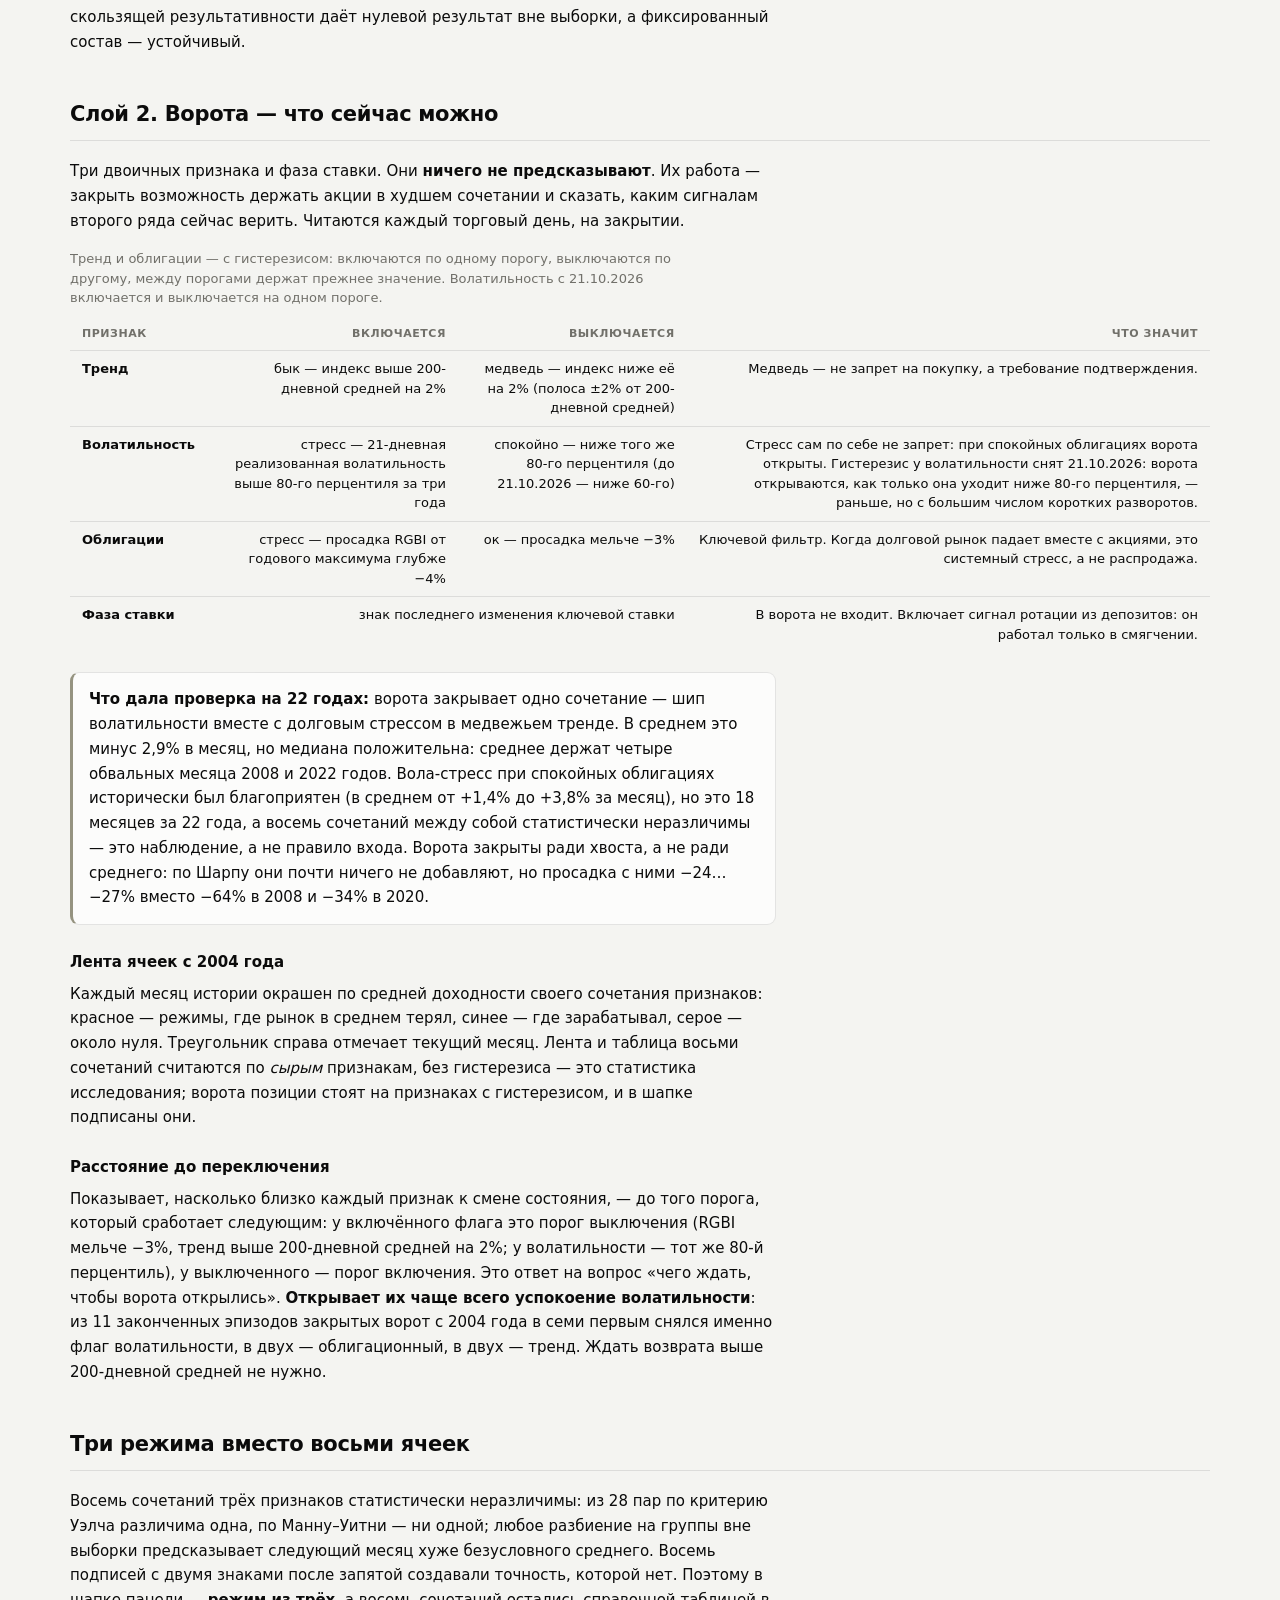
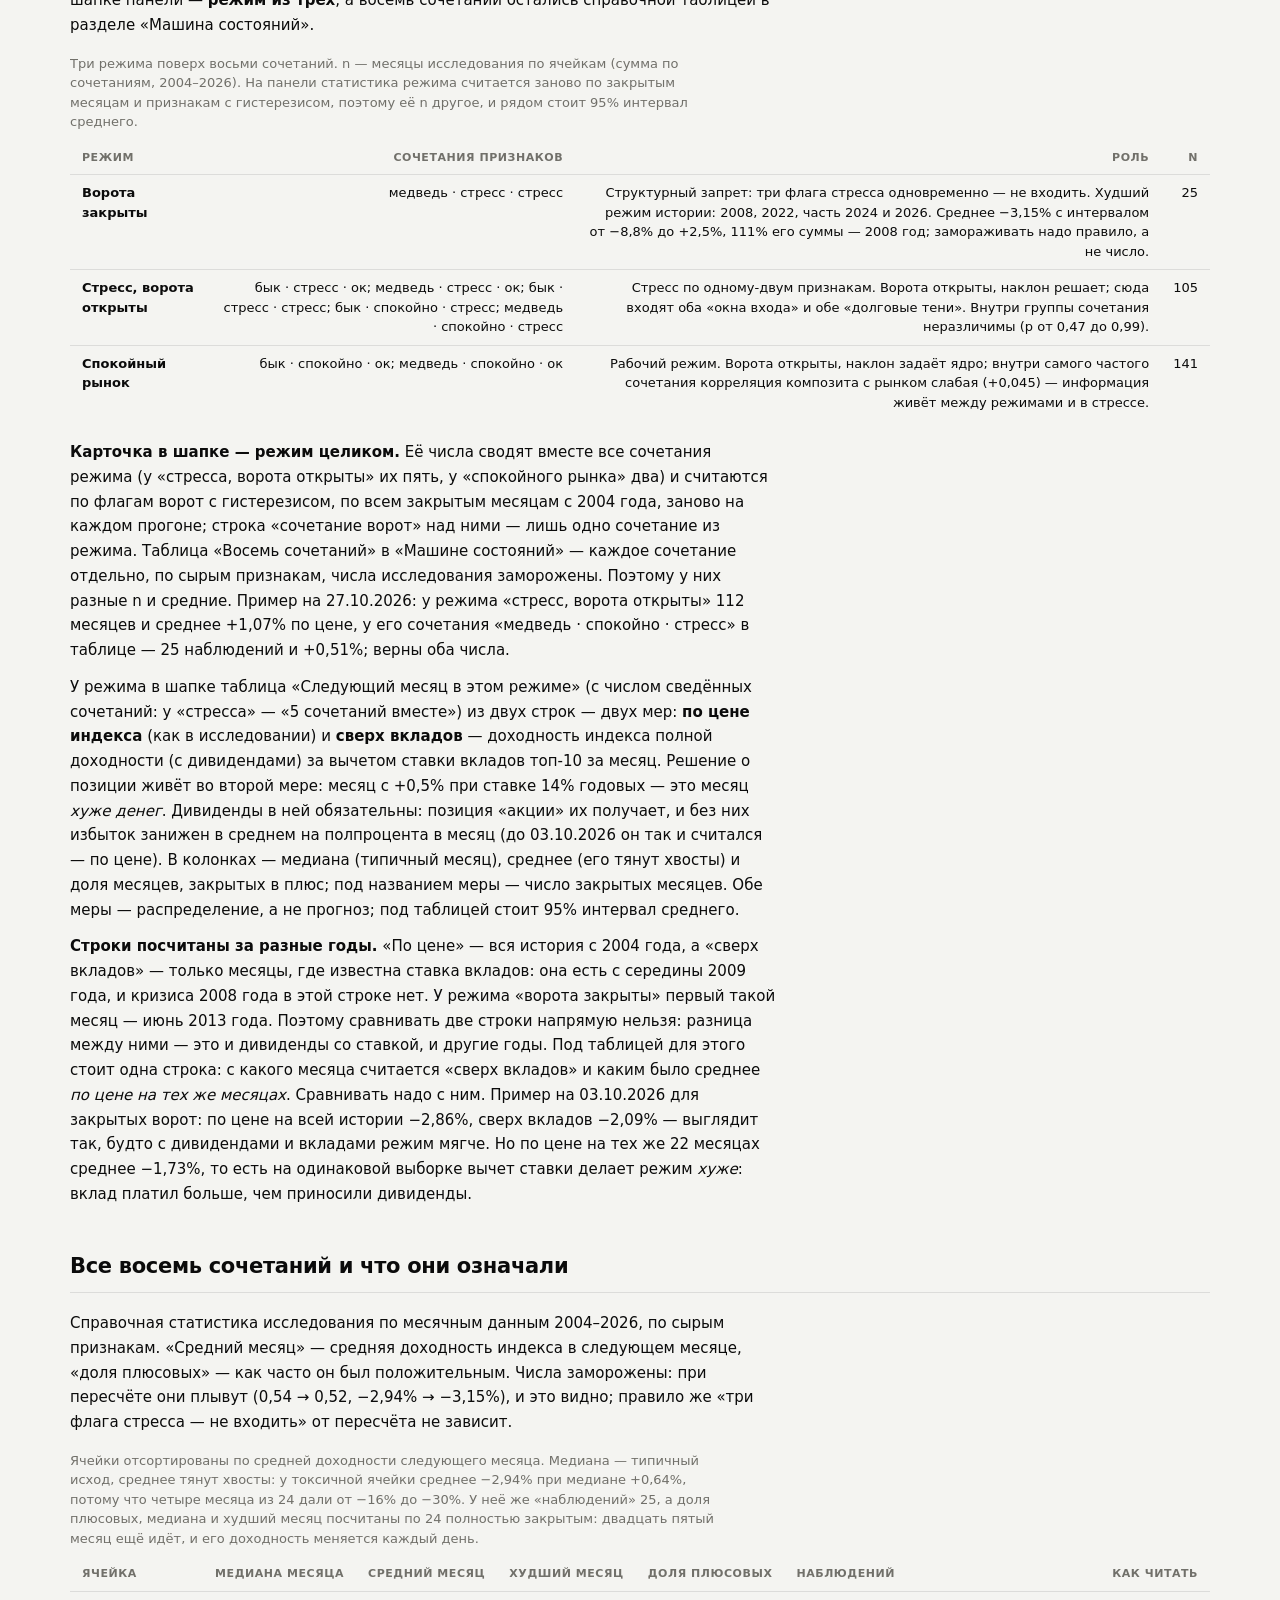
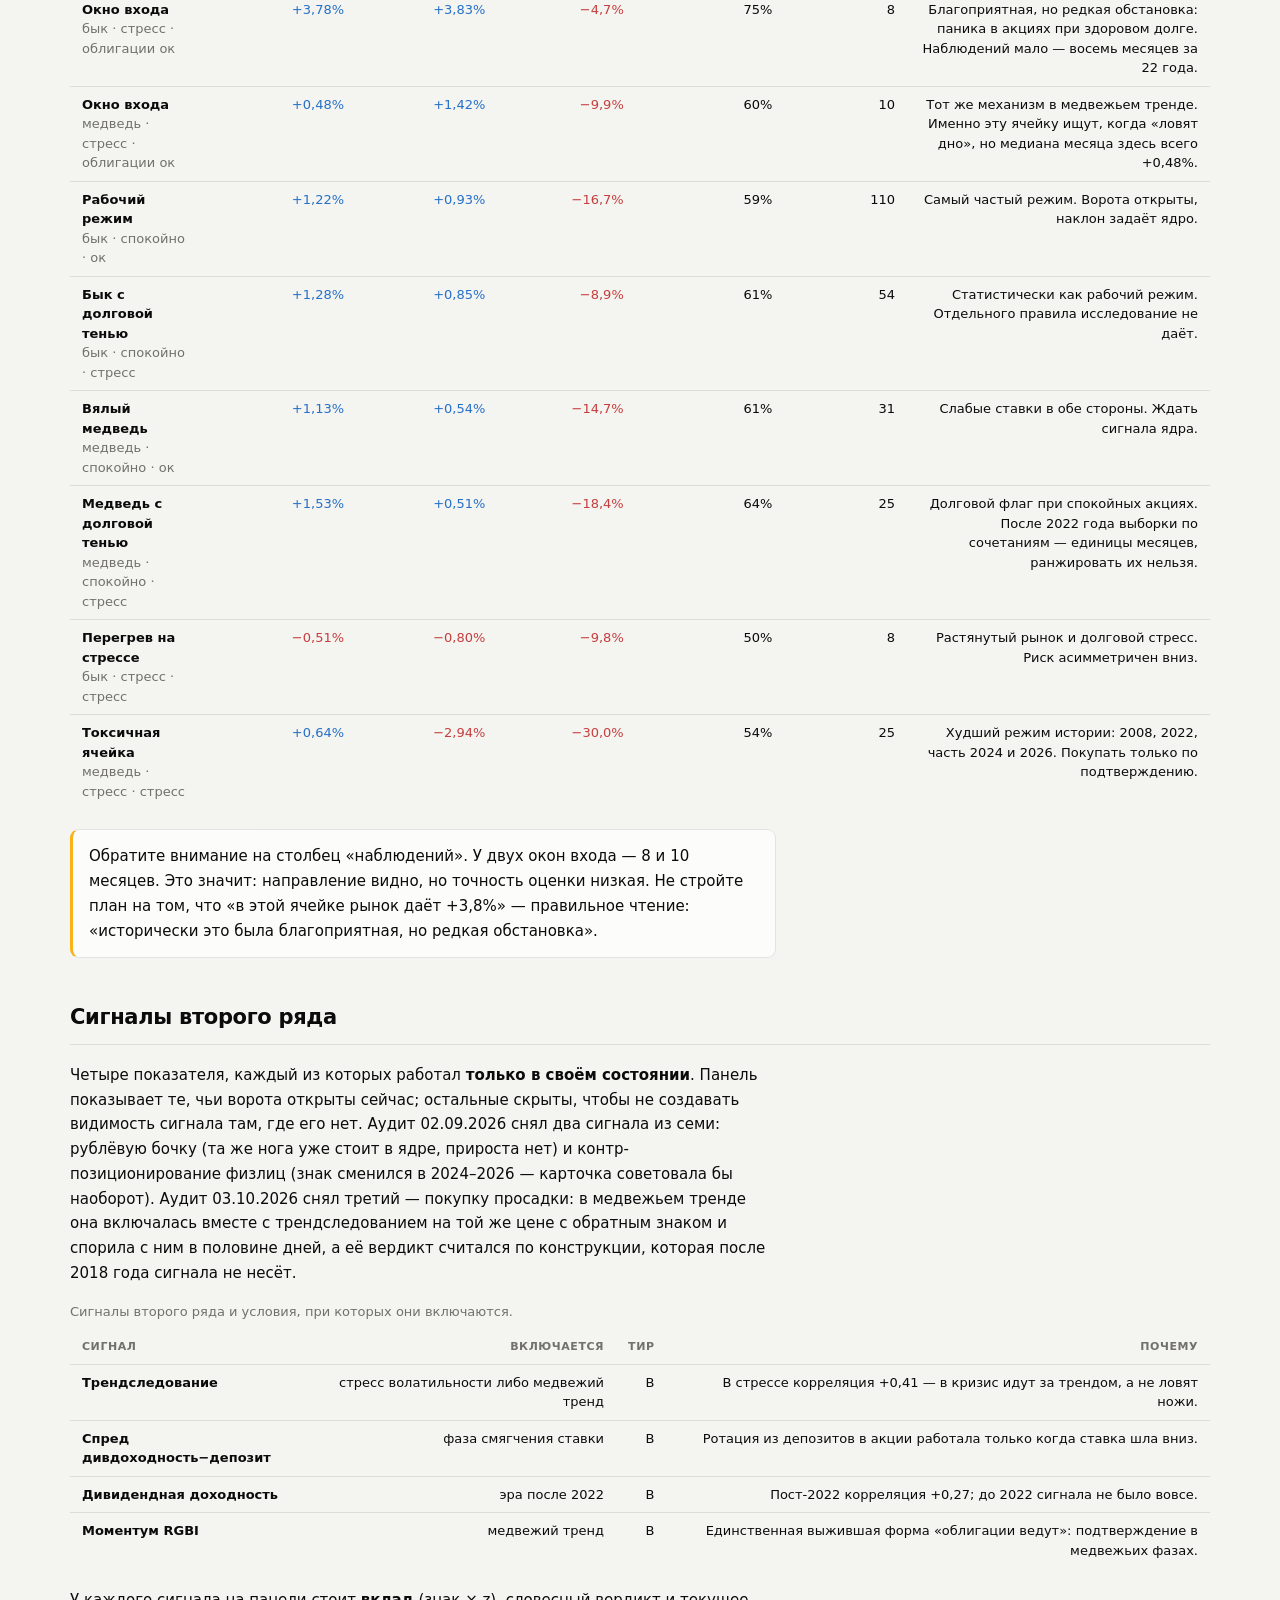
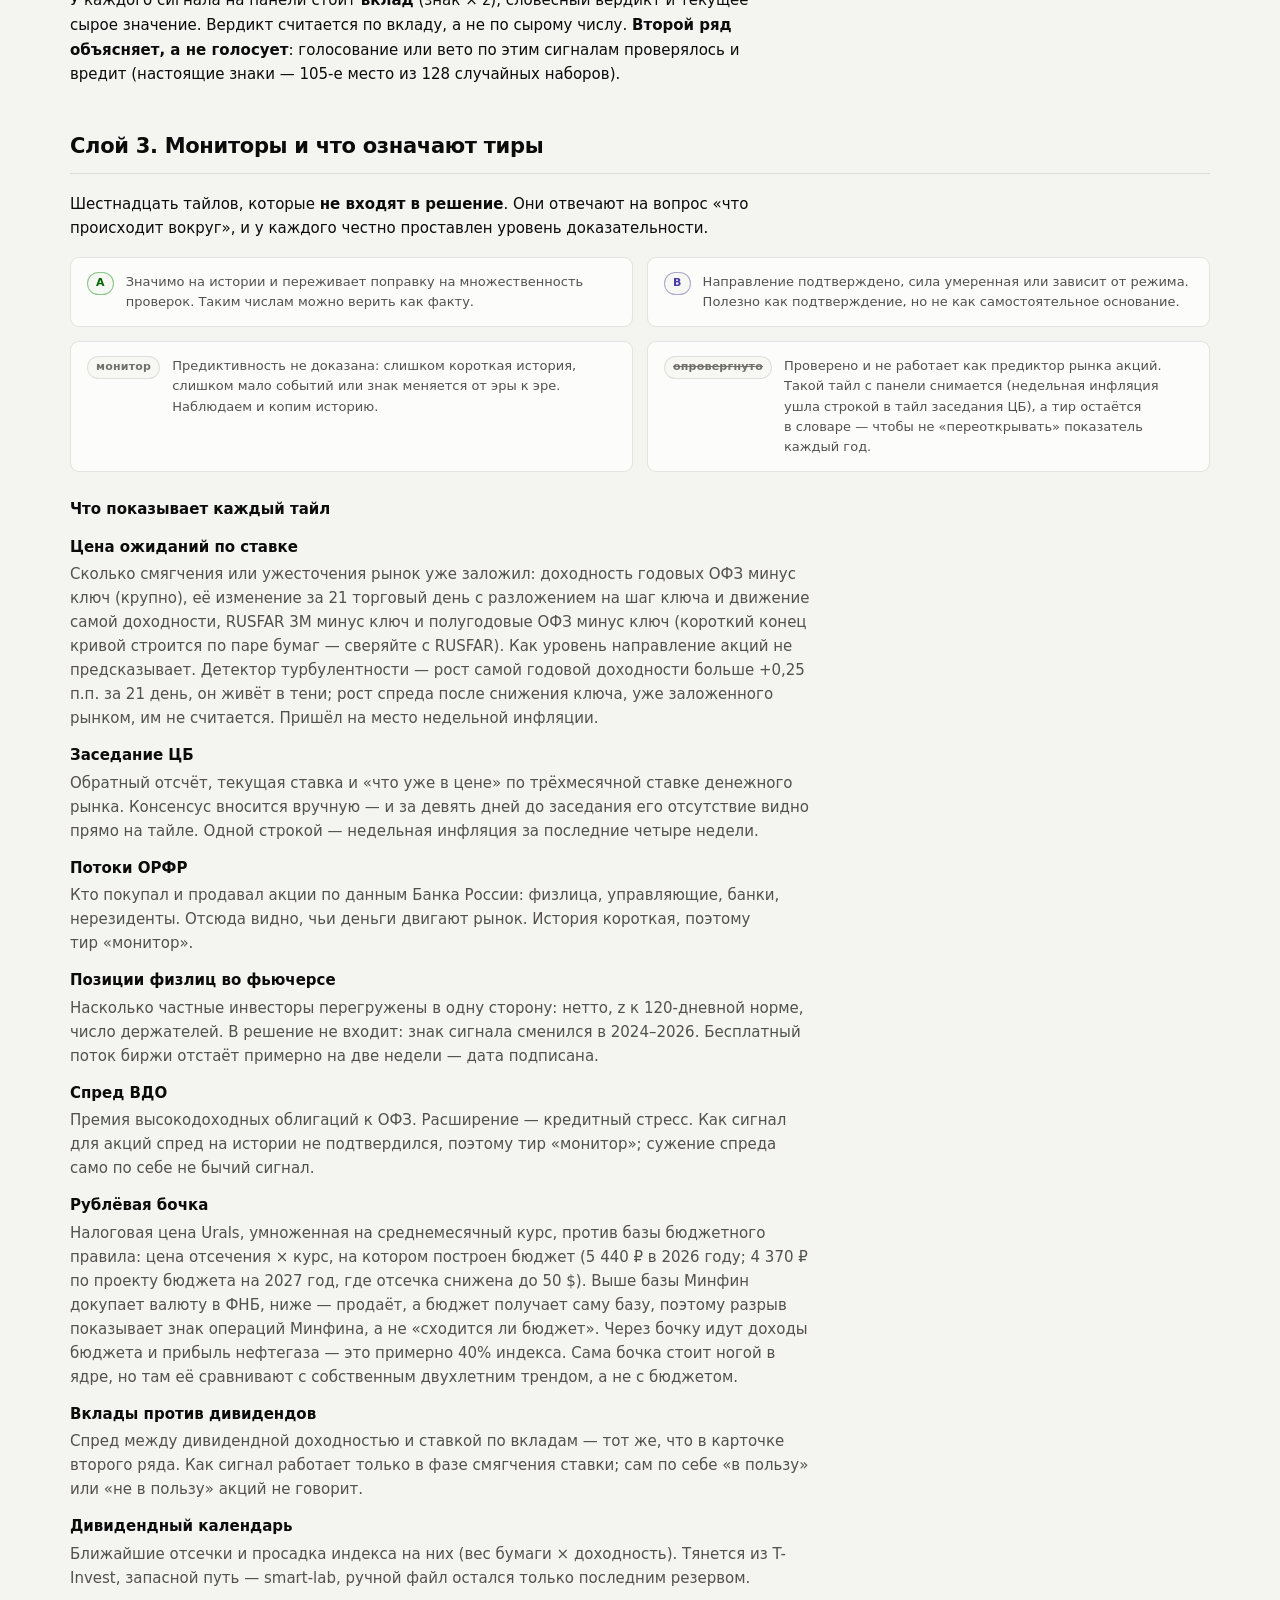
==== commit 7a2d8b86: "842: «Контекст рынка» на главной — мониторы и расстояние до переключения; ссылки между страницами в " ====
--- a/web/guide.html
+++ b/web/guide.html
@@ -51,7 +51,7 @@
     <a href="#plaques">Цикл ставки и тормоз</a>
     <a href="#skills">Что панель умеет и ориентиры</a>
     <a href="#priced">Что в цене</a>
-    <a href="#lab">Вторая страница</a>
+    <a href="#lab">Контекст рынка и лаборатория</a>
     <a href="#quotes">Строка котировок</a>
     <a href="#core">Ядро</a>
     <a href="#states">Ворота</a>
@@ -305,15 +305,16 @@
 
   <!-- ──────────────────────────────────────────────────── вторая страница -->
   <section class="guide__sec" id="lab">
-    <h2>Вторая страница: контекст и лаборатория</h2>
-    <p>Главная страница отвечает на вопрос «где стоят деньги и почему». Всё, что нужно для
-      разбора, но не для решения, — на странице <a href="lab.html">«Контекст и
-      лаборатория»</a> на тех же данных: ворота и три режима со статистикой, наклон и
-      оценка за 24 месяца, ядро — три показателя и композит с 2004 года, живой счёт и
-      ранговая связь, лента и таблица восьми сочетаний, расстояние до переключения,
-      сигналы второго ряда, шестнадцать мониторов и тень. Ничего из этого в решение не
-      входит, кроме трёх показателей ядра и трёх флагов ворот, которые на главной уже
-      стоят в плашках.</p>
+    <h2>Контекст рынка и лаборатория</h2>
+    <p>Главная страница отвечает на вопрос «где стоят деньги и почему», а её раздел
+      <b>«Контекст рынка»</b> — на вопрос «что происходит вокруг»: расстояние до
+      переключения и шестнадцать мониторов. В решение этот раздел не входит. Всё, что
+      нужно для разбора, но не для решения и не для картины рынка, — на второй странице,
+      <a href="lab.html">«Лаборатория»</a> (ссылка в шапке), на тех же данных: ворота и три
+      режима со статистикой, наклон и оценка за 24 месяца, ядро — три показателя и
+      композит с 2004 года, живой счёт и ранговая связь, лента и таблица восьми сочетаний,
+      сигналы второго ряда и тень. Ничего из этого в решение не входит, кроме трёх
+      показателей ядра и трёх флагов ворот, которые на главной уже стоят в плашках.</p>
   </section>
 
   <!-- ────────────────────────────────────────────────────────── котировки -->
--- a/web/styles.css
+++ b/web/styles.css
@@ -246,6 +246,8 @@
 .pill:hover { border-color: var(--hair-strong); color: var(--ink); }
 .pill[aria-pressed="true"] { background: var(--inset); color: var(--ink); border-color: var(--hair-strong); }
 .pill__ico { width: 15px; height: 15px; display: block; flex: none; }
+/* Плашка-ссылка между страницами (главная ↔ лаборатория) — та же кнопка шапки, но <a>. */
+a.pill { text-decoration: none; }
 
 .age {
   font-size: 13px; color: var(--ink-3); white-space: nowrap;
@@ -463,6 +465,22 @@
 .dist__k { font-size: 15px; font-weight: 600; }
 .dist__v { font-size: 15px; color: var(--ink-2); font-variant-numeric: tabular-nums; }
 .dist__t { font-size: 13px; color: var(--ink-3); margin-top: 6px; line-height: 1.45; max-width: 68ch; }
+/* «Контекст рынка» на главной: карточка во всю ширину, поэтому на широком экране
+ * три показателя стоят в ряд — разделитель между ними вертикальный, а не над
+ * строкой. На узком экране — столбиком, как прежде. */
+@media (min-width: 900px) {
+  .dists { display: grid; grid-template-columns: repeat(3, minmax(0, 1fr)); }
+  .dists > .dist { border-top: 0; padding: 0 24px; border-left: 1px solid var(--hair); }
+  .dists > .dist:first-child { padding-left: 0; border-left: 0; }
+  .dists > .dist:last-child { padding-right: 0; }
+}
+
+/* Сигналы второго ряда на lab.html — одной карточкой во всю ширину; на широком
+ * экране в две колонки, чтобы строка «название — z» не растягивалась на 1100px. */
+@media (min-width: 900px) {
+  .sigs { display: grid; grid-template-columns: repeat(2, minmax(0, 1fr)); column-gap: 32px; }
+  .sigs > .sig:nth-child(2) { border-top: 0; padding-top: 0; }
+}
 
 .sig { padding: 14px 0; border-top: 1px solid var(--hair); }
 .sig:first-child { border-top: 0; padding-top: 0; }
@@ -616,9 +634,6 @@
   border-left: 3px solid var(--accent); background: var(--surface-2); color: var(--ink-2);
 }
 .against b { color: var(--ink); font-weight: 600; }
-/* Ссылка на вторую страницу — карточкой во всю ширину. */
-.lablink { display: flex; flex-wrap: wrap; align-items: baseline; gap: 6px 12px; text-decoration: none; color: inherit; }
-.lablink:hover .card__title { text-decoration: underline; }
 .card__foot a { color: var(--s1); text-decoration: none; white-space: nowrap; }
 .priced__lead { font-size: 15px; line-height: 1.45; margin-bottom: 12px; text-wrap: pretty; }
 .card__foot a:hover { text-decoration: underline; }
@@ -692,12 +707,20 @@
   .brand__sub { display: none; }
   .pill__label { display: none; }
   .pill { padding: 0 10px; }
+  /* Кнопок в шапке три (ссылка на соседнюю страницу, таблица, тема), и при сжатии
+   * по умолчанию место отдавала строка возраста: на lab.html шириной 400 px она
+   * обрезалась до «16 ми…». Сжимается название — оно переносится на вторую строку. */
+  .top__tools { flex-shrink: 0; gap: 6px; }
   .wrap { padding: 0 16px 56px; }
   .card, .hero__cell, .hero__gauge { padding: 16px; }
   .rule { padding: 16px; }
   .stats { gap: 16px 20px; }
   .section { margin-top: 32px; }
 }
+/* Совсем узкий экран: названию не хватит места и на две строки — тогда снова
+ * сжимается строка возраста (многоточием), а не вылезает название. Стоит после
+ * блока 620 px, иначе проиграл бы ему по порядку. */
+@media (max-width: 359px) { .top__tools { flex-shrink: 1; } }
 
 body { overflow-x: hidden; }
 /* text-wrap: pretty — против висячих строк-сирот: на 1280px семь блоков
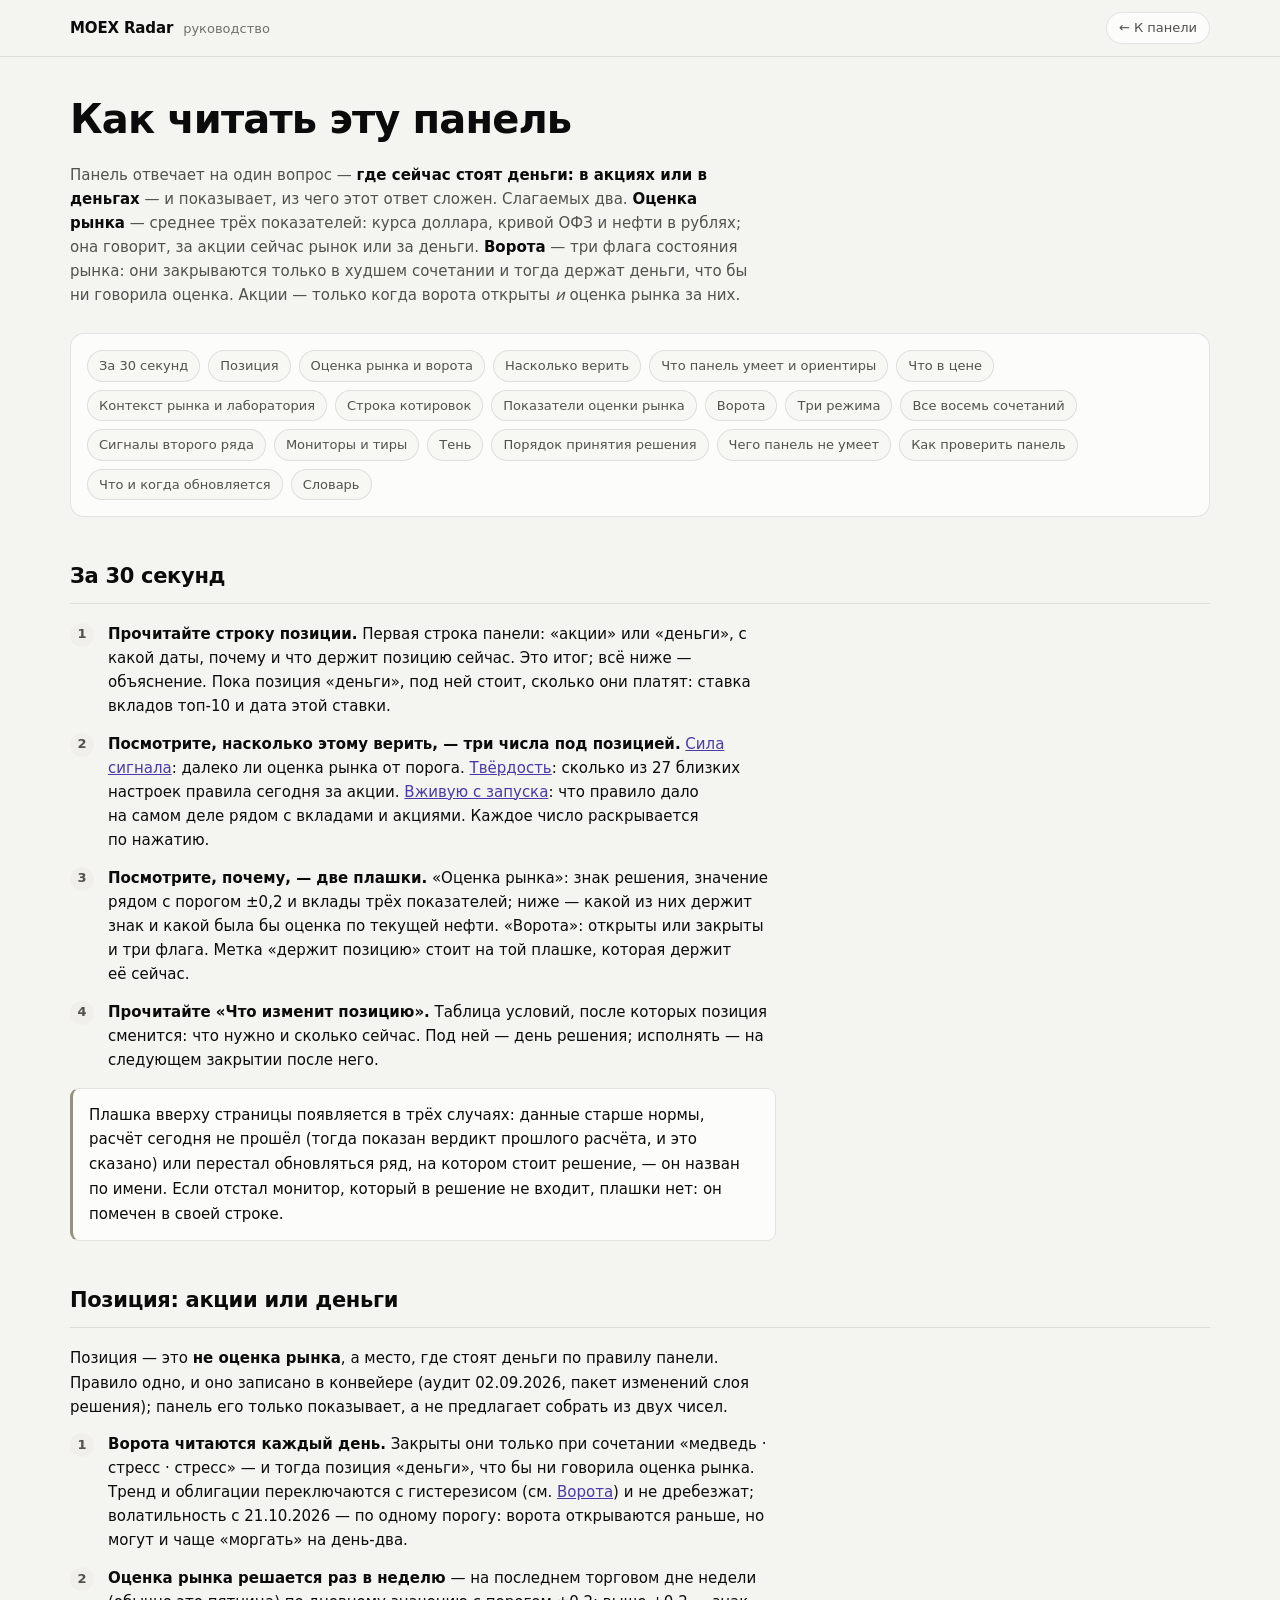
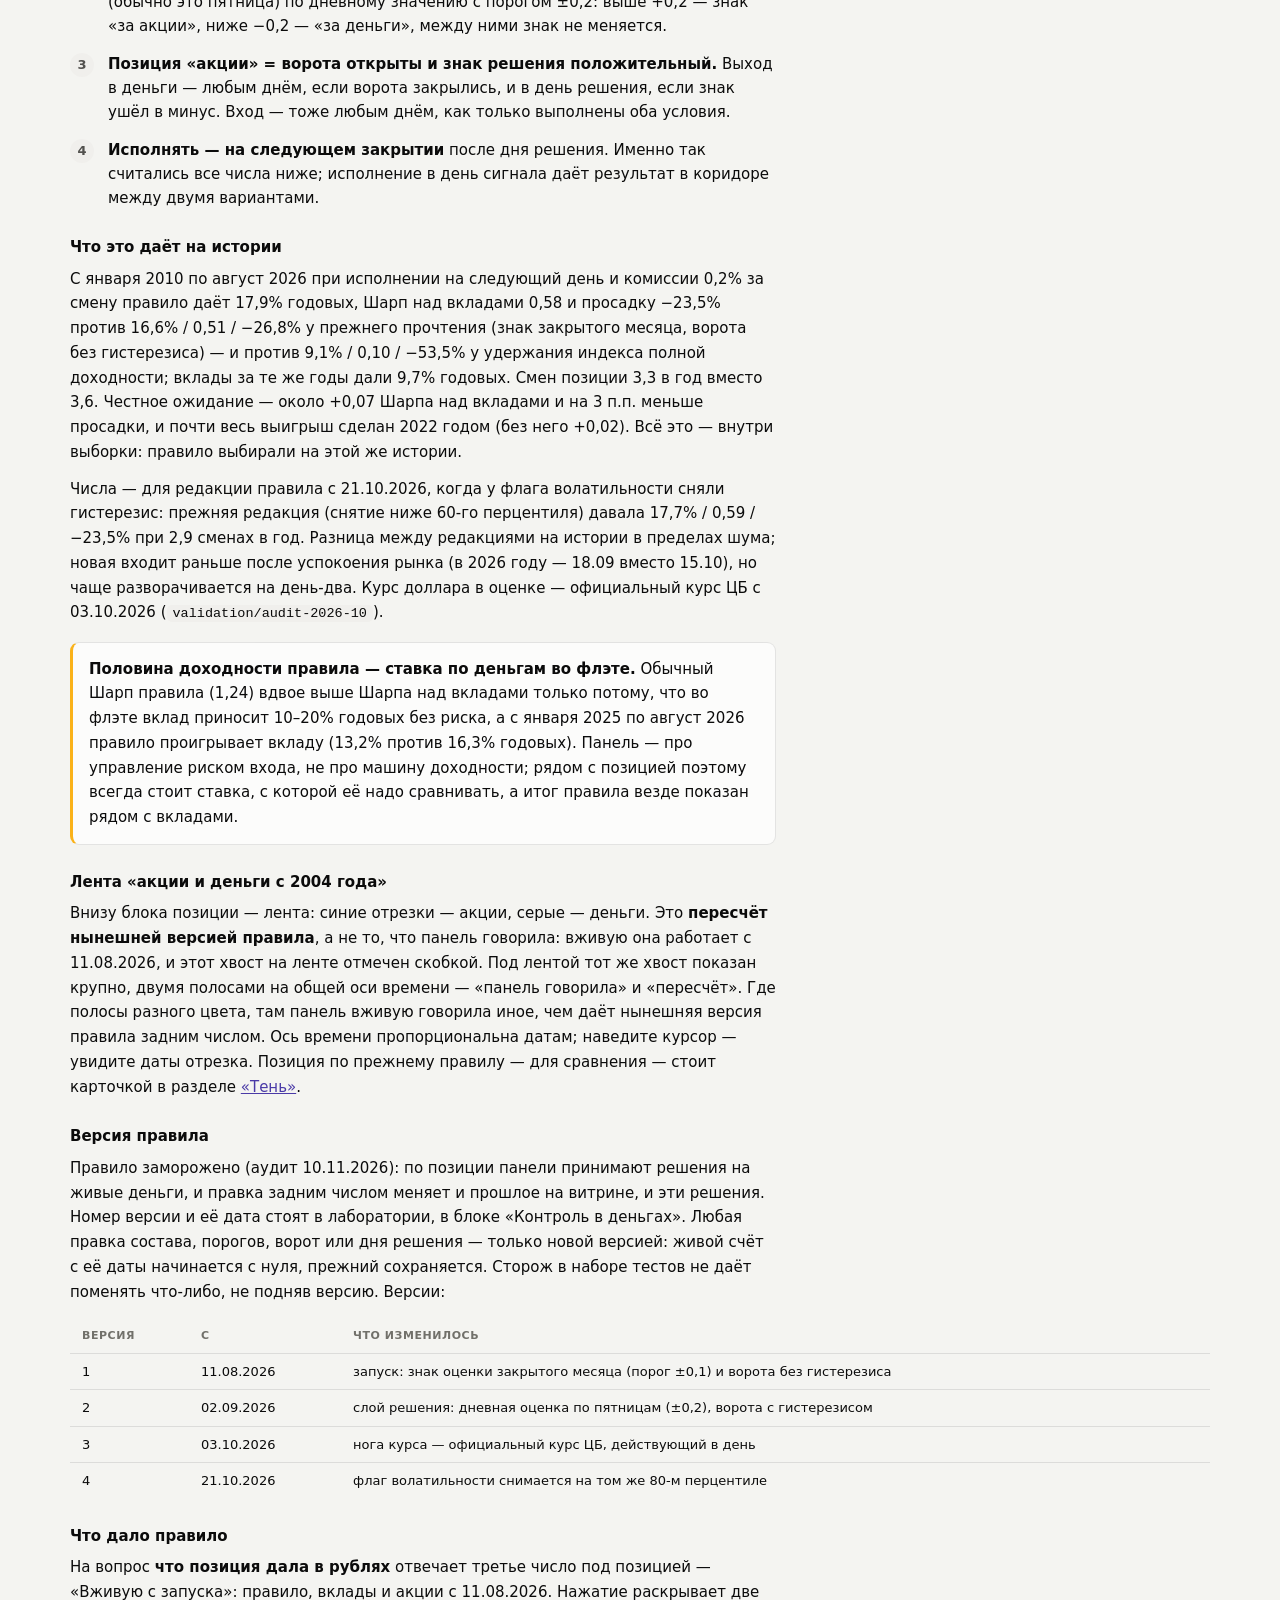
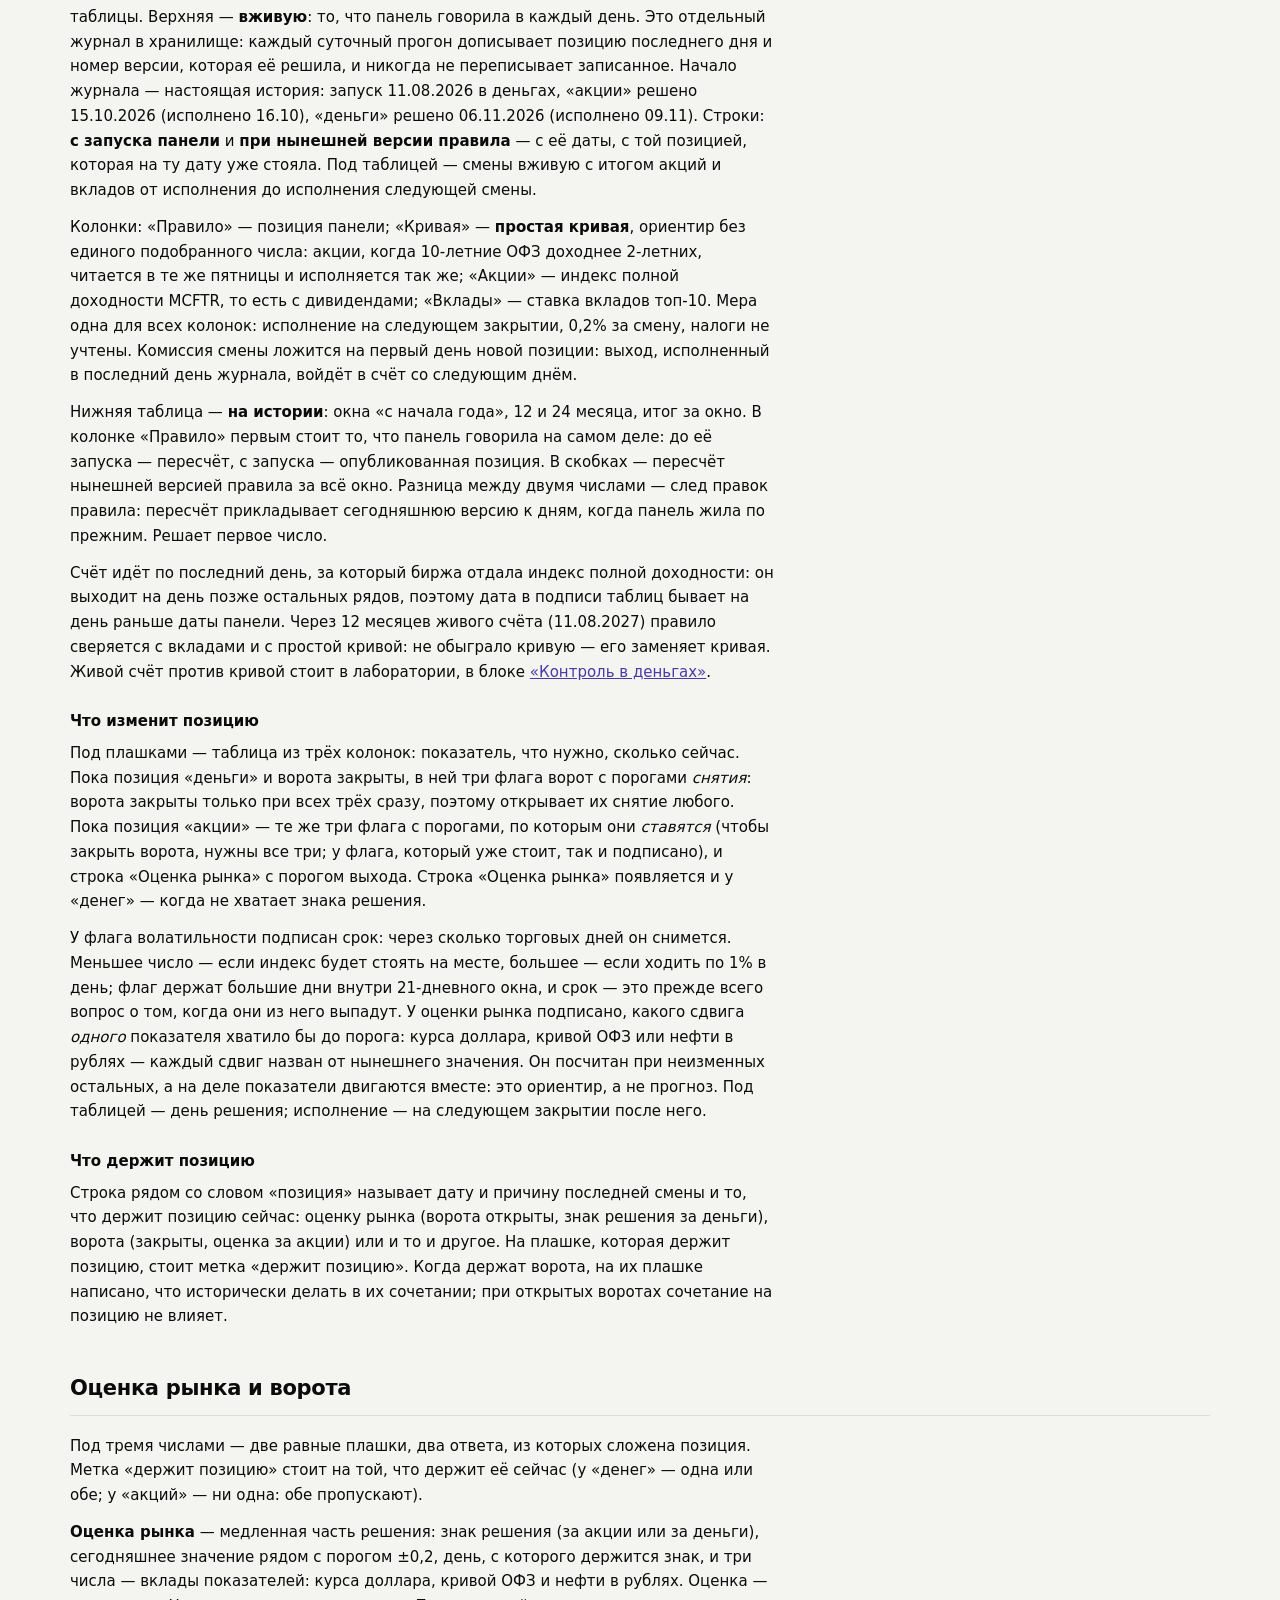
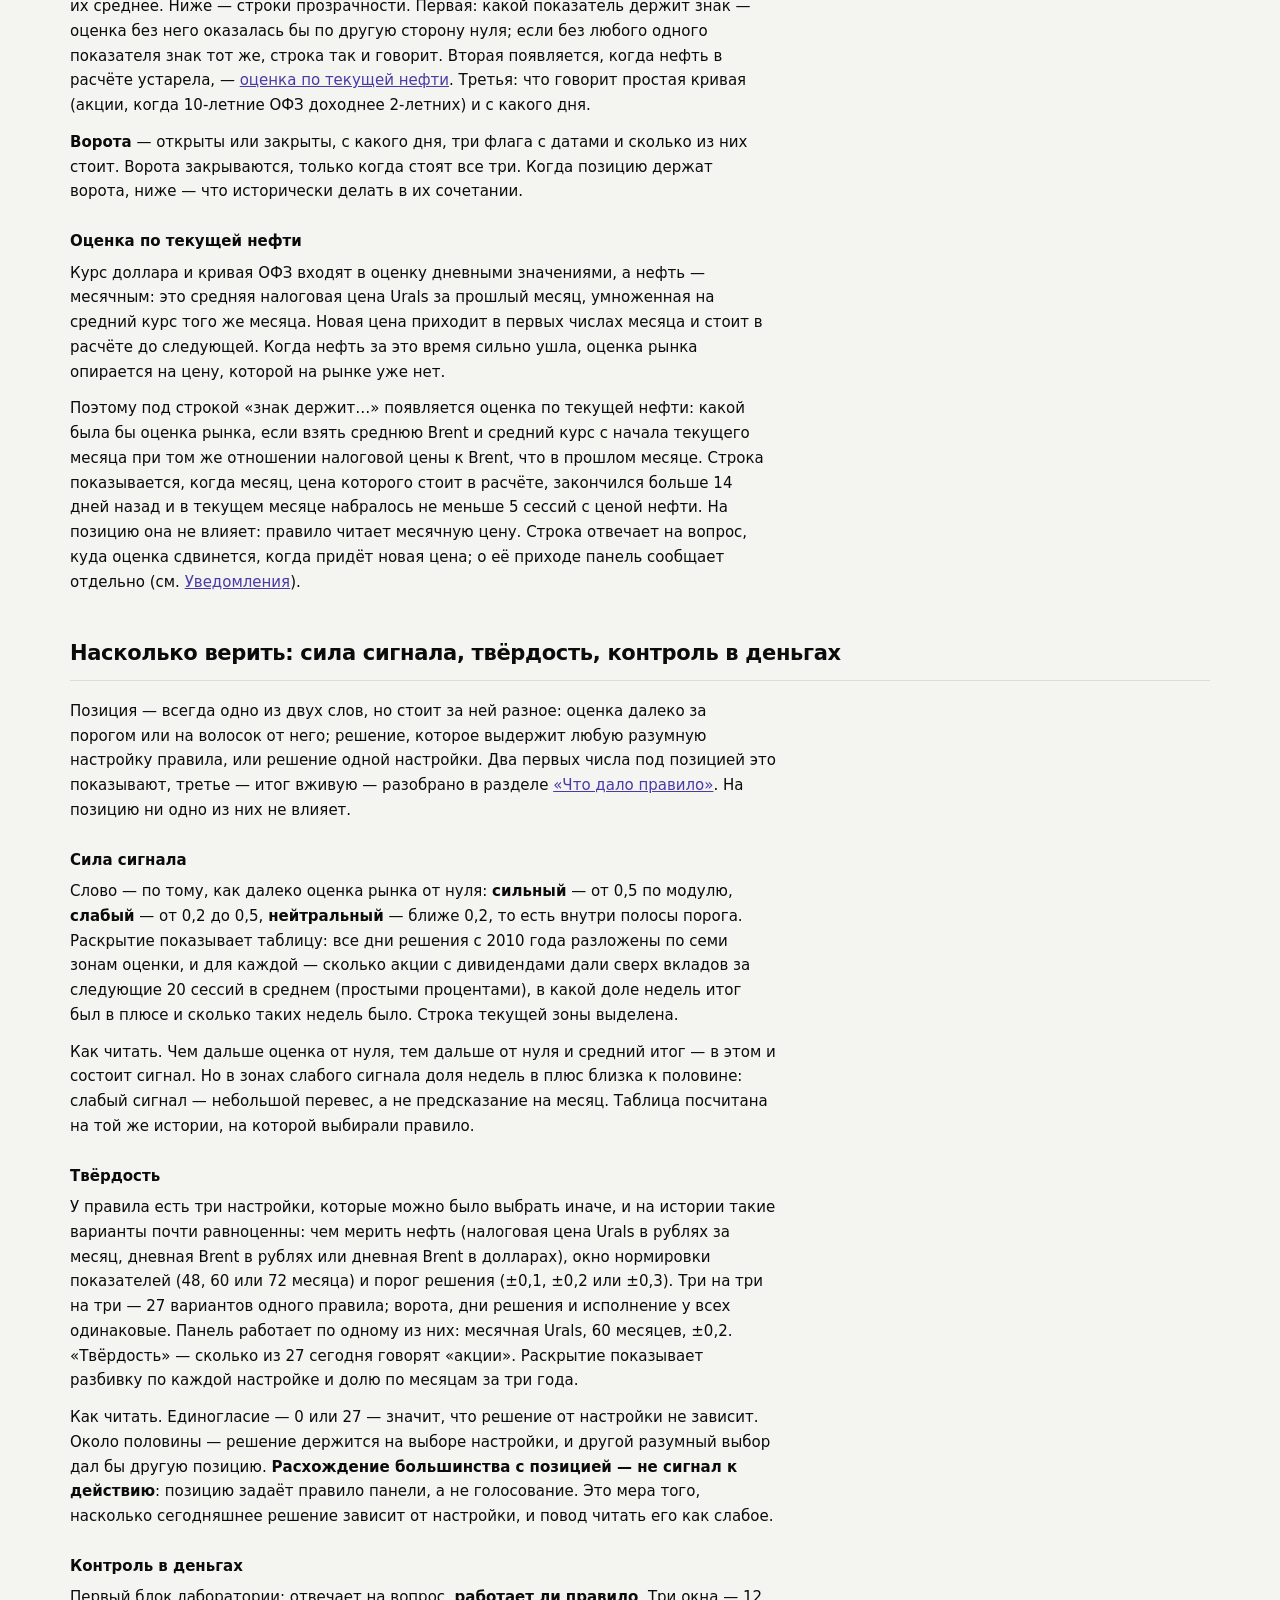
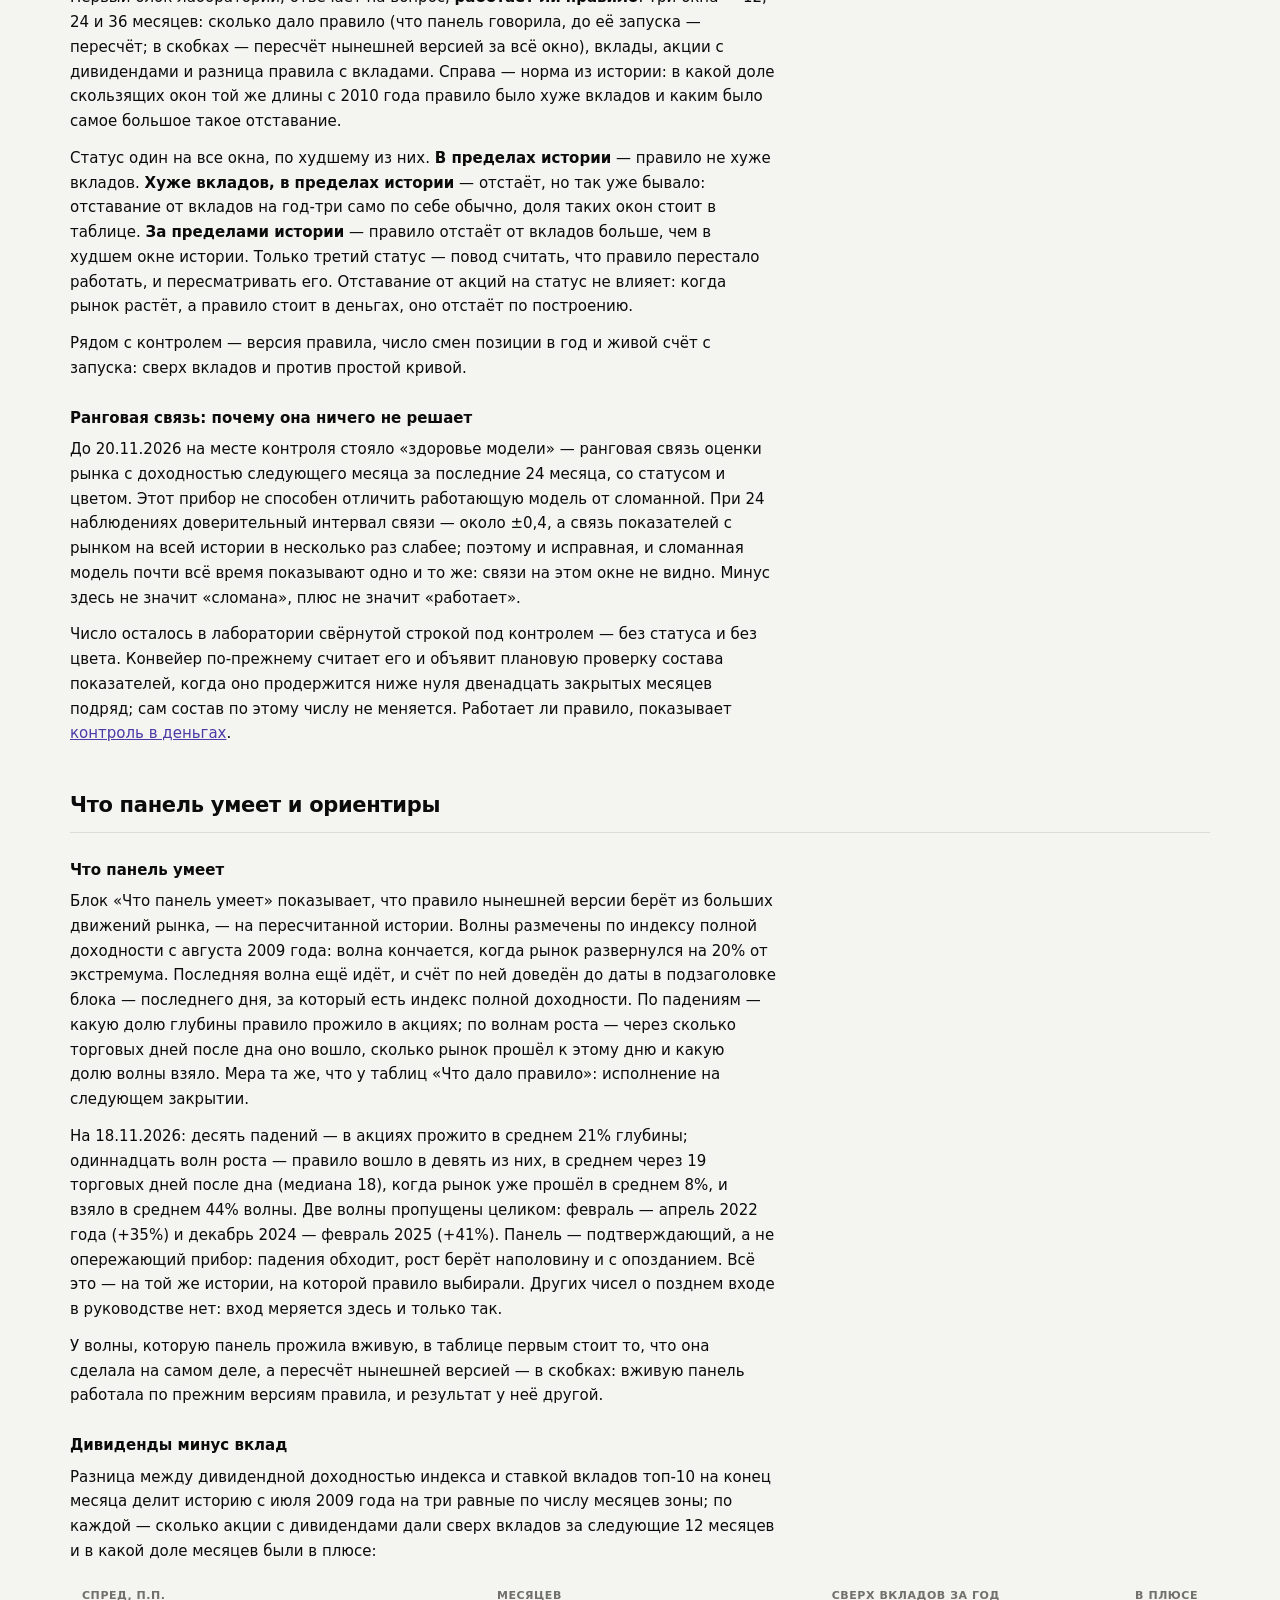
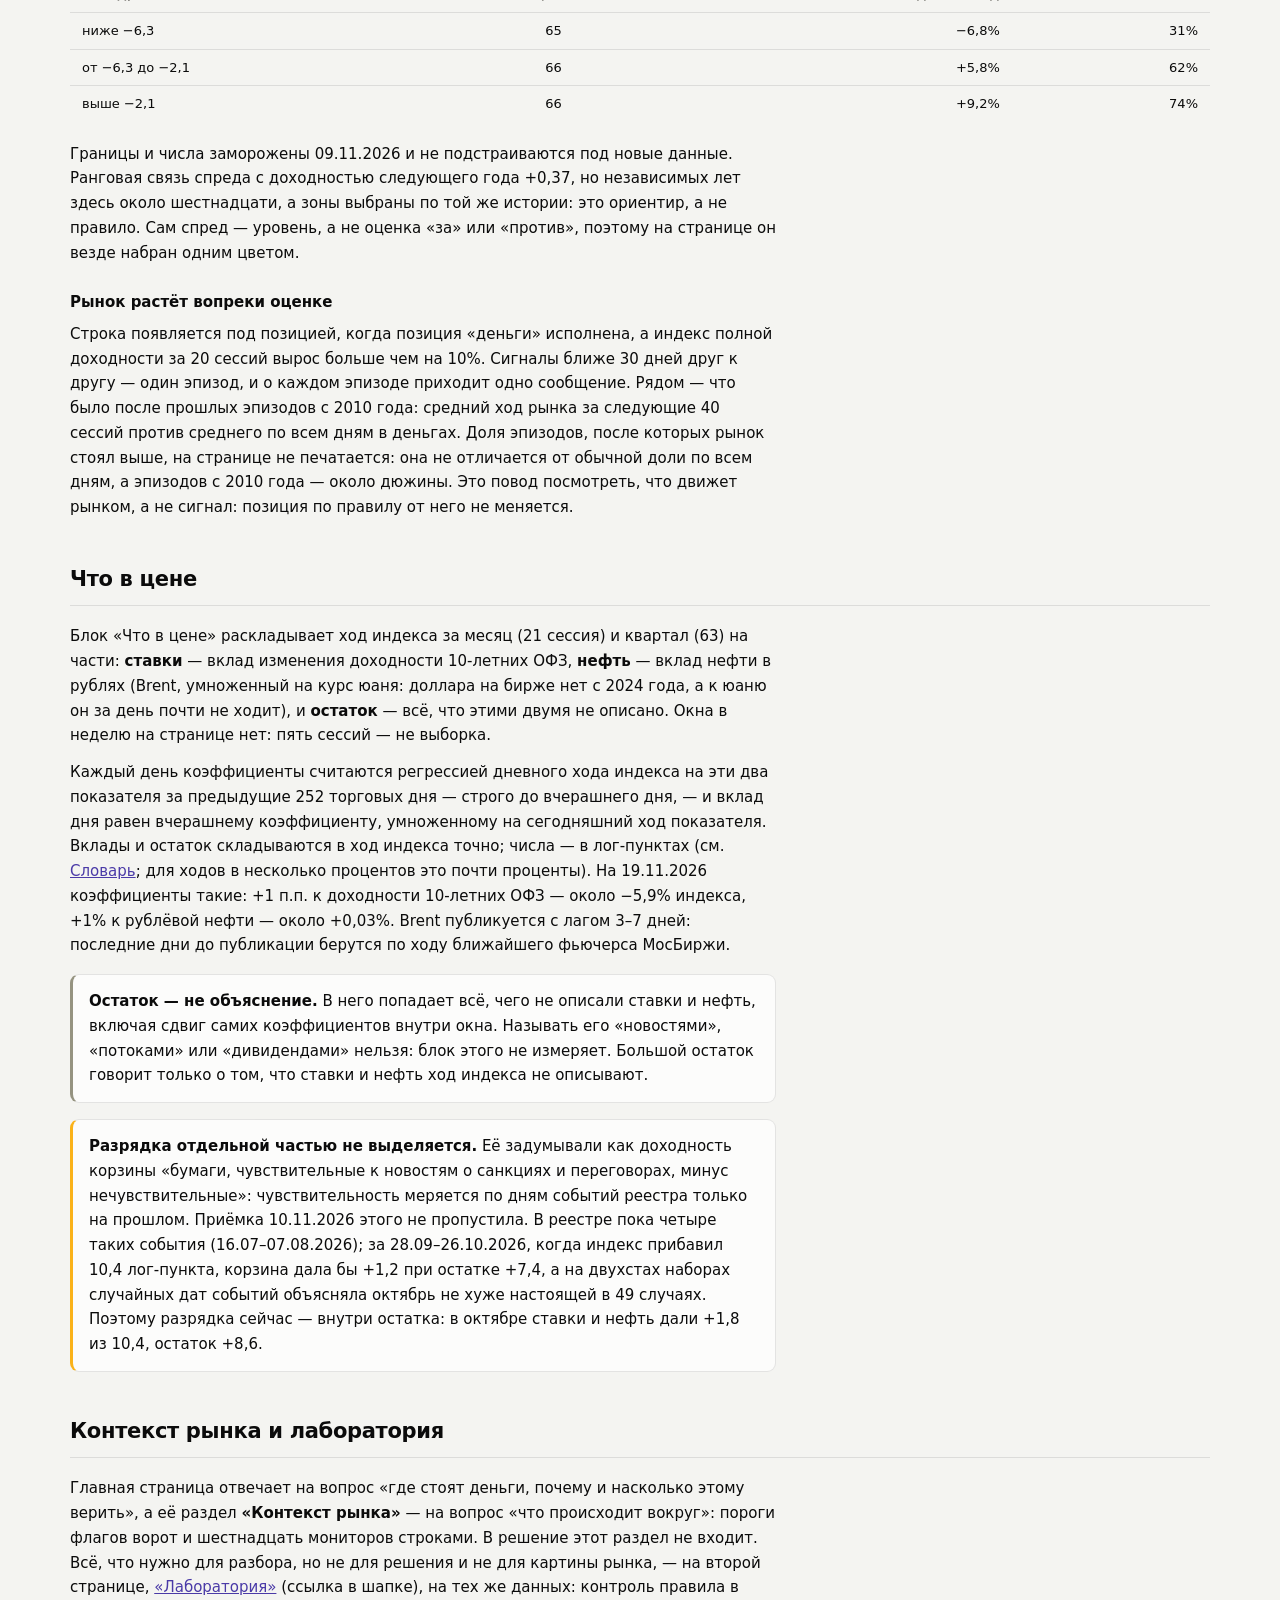
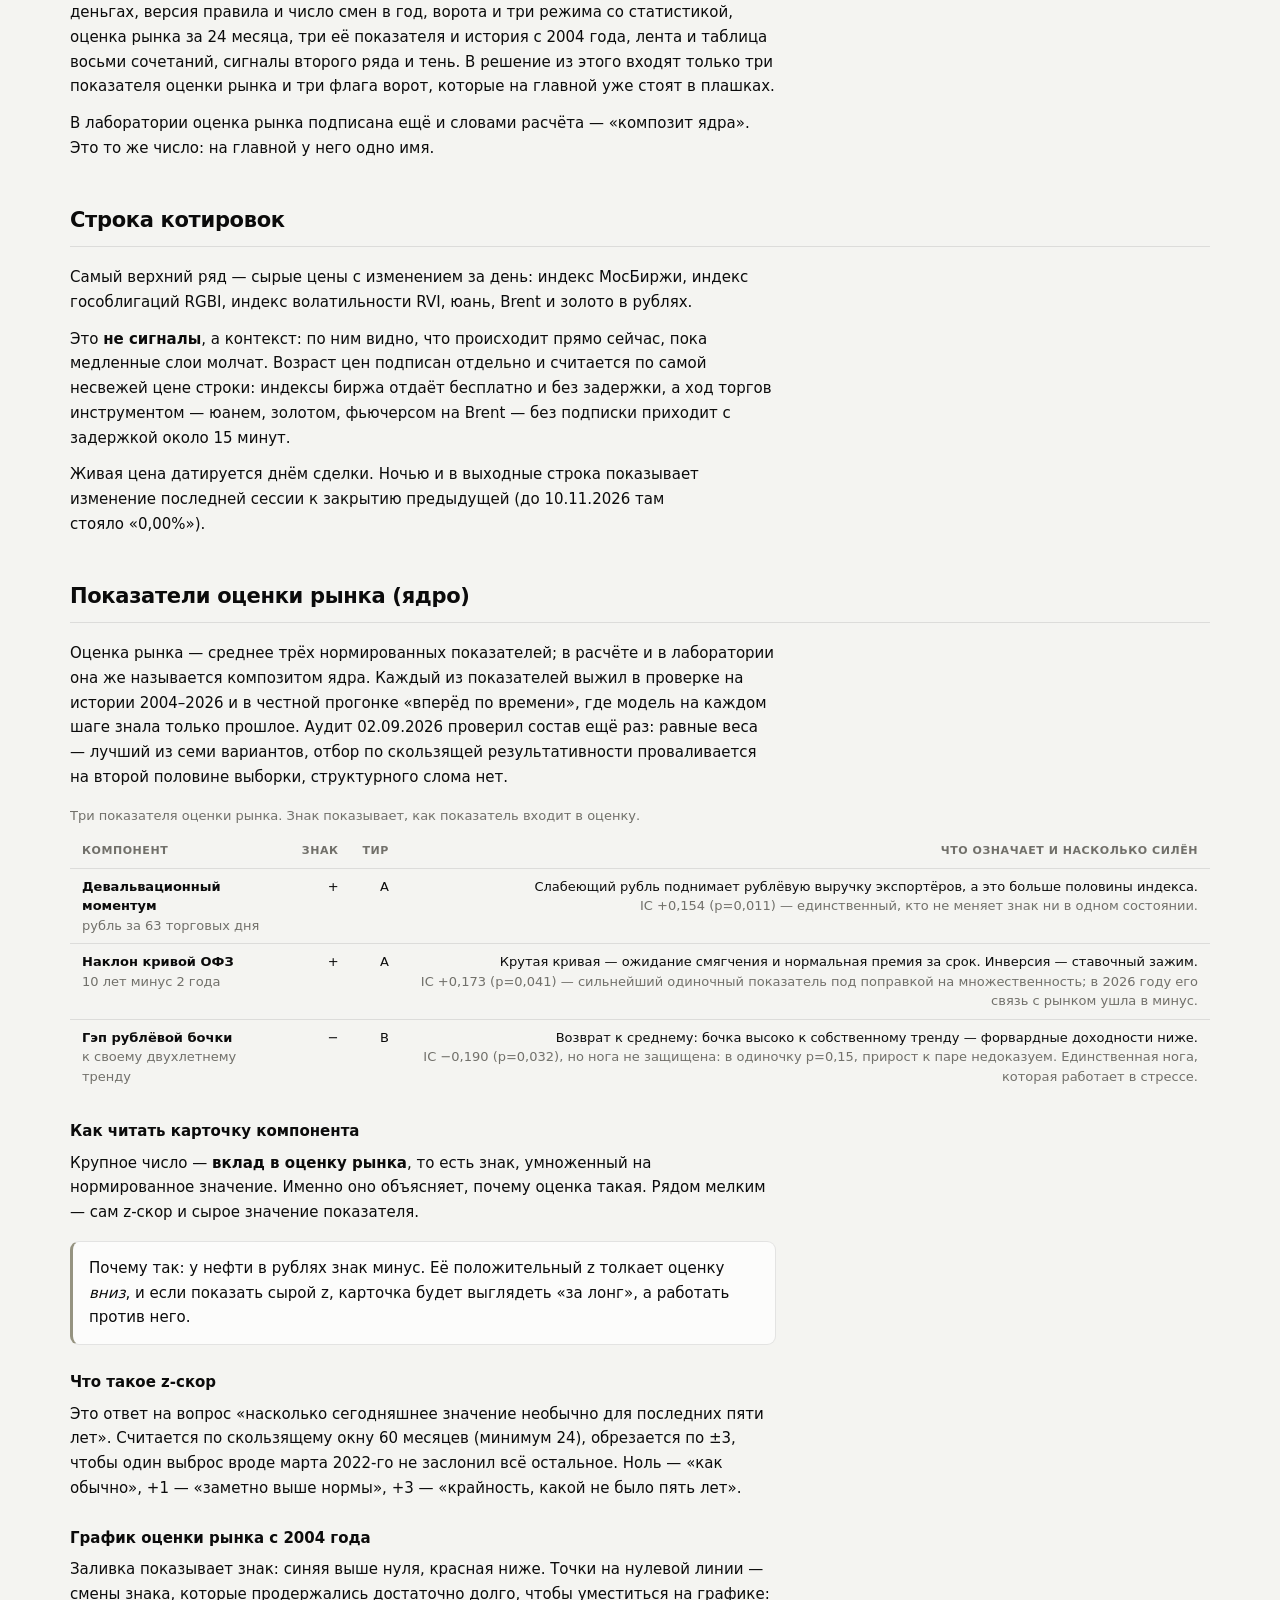
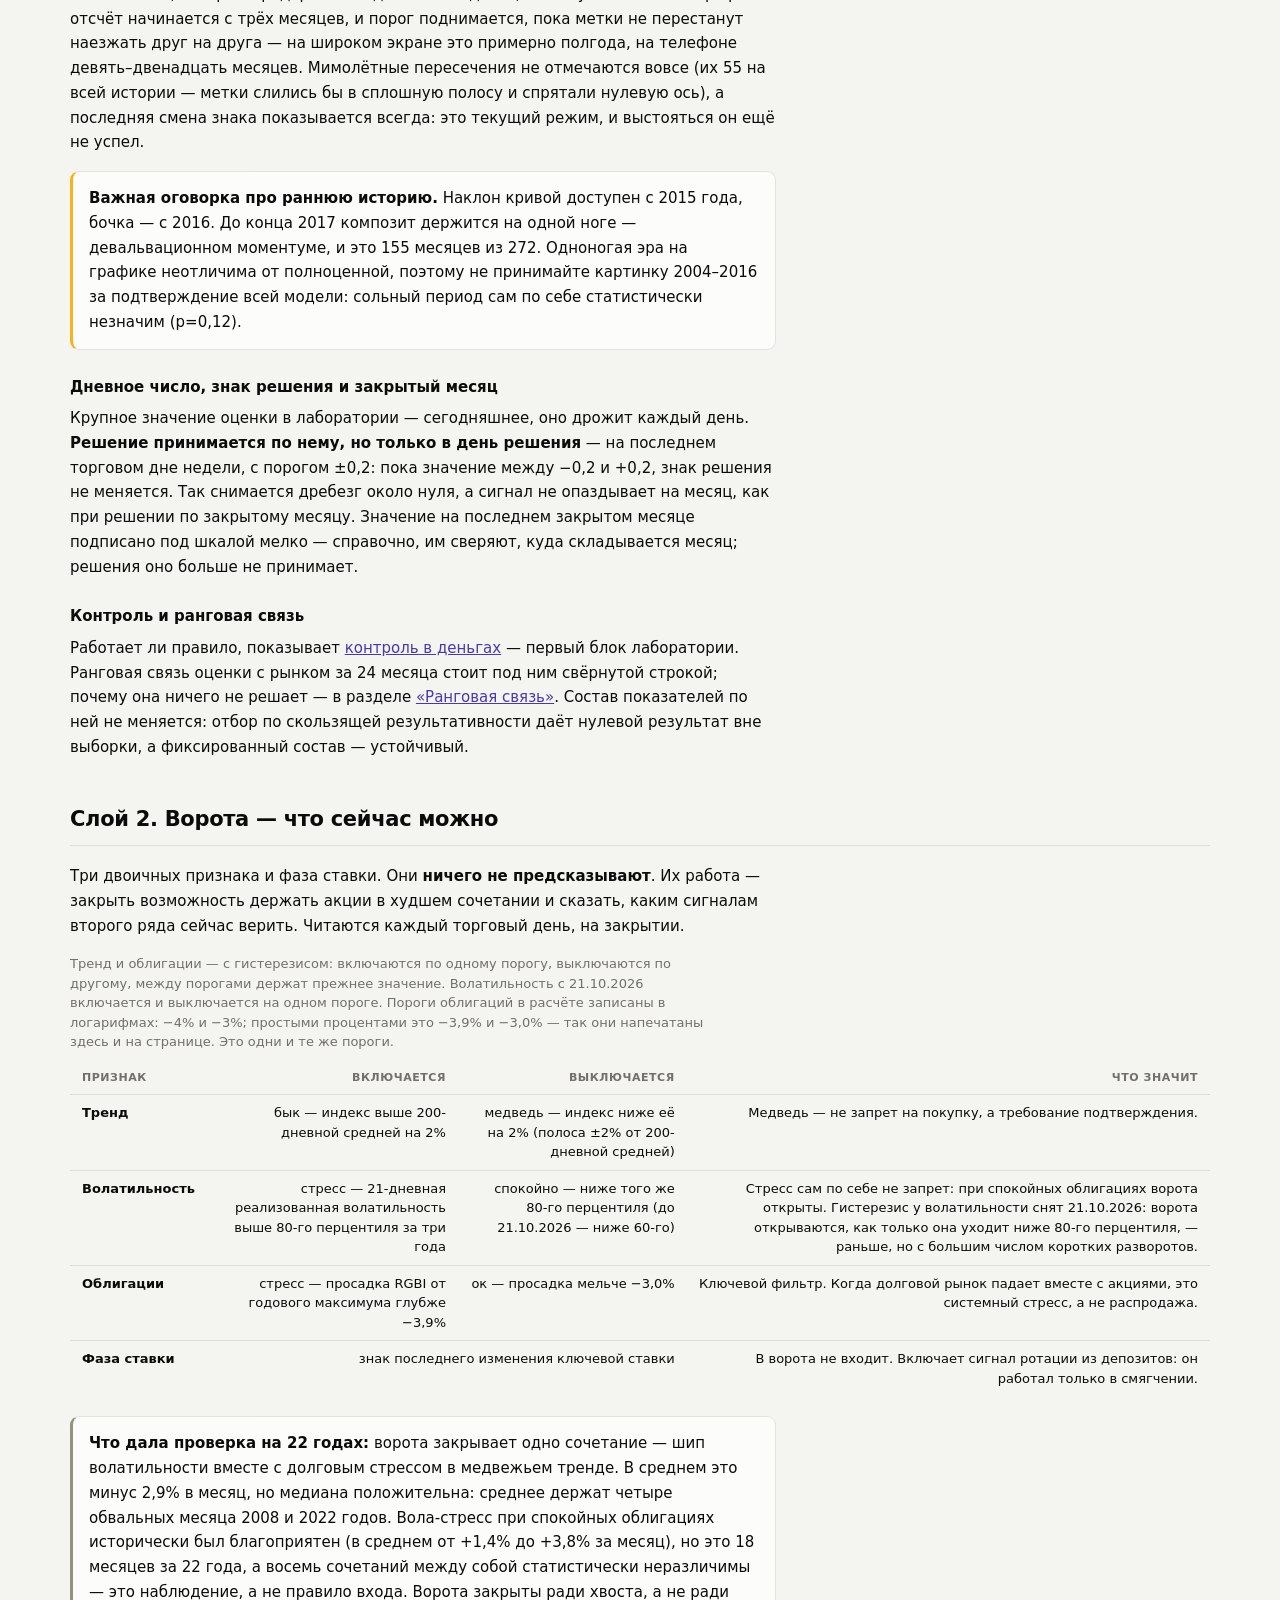
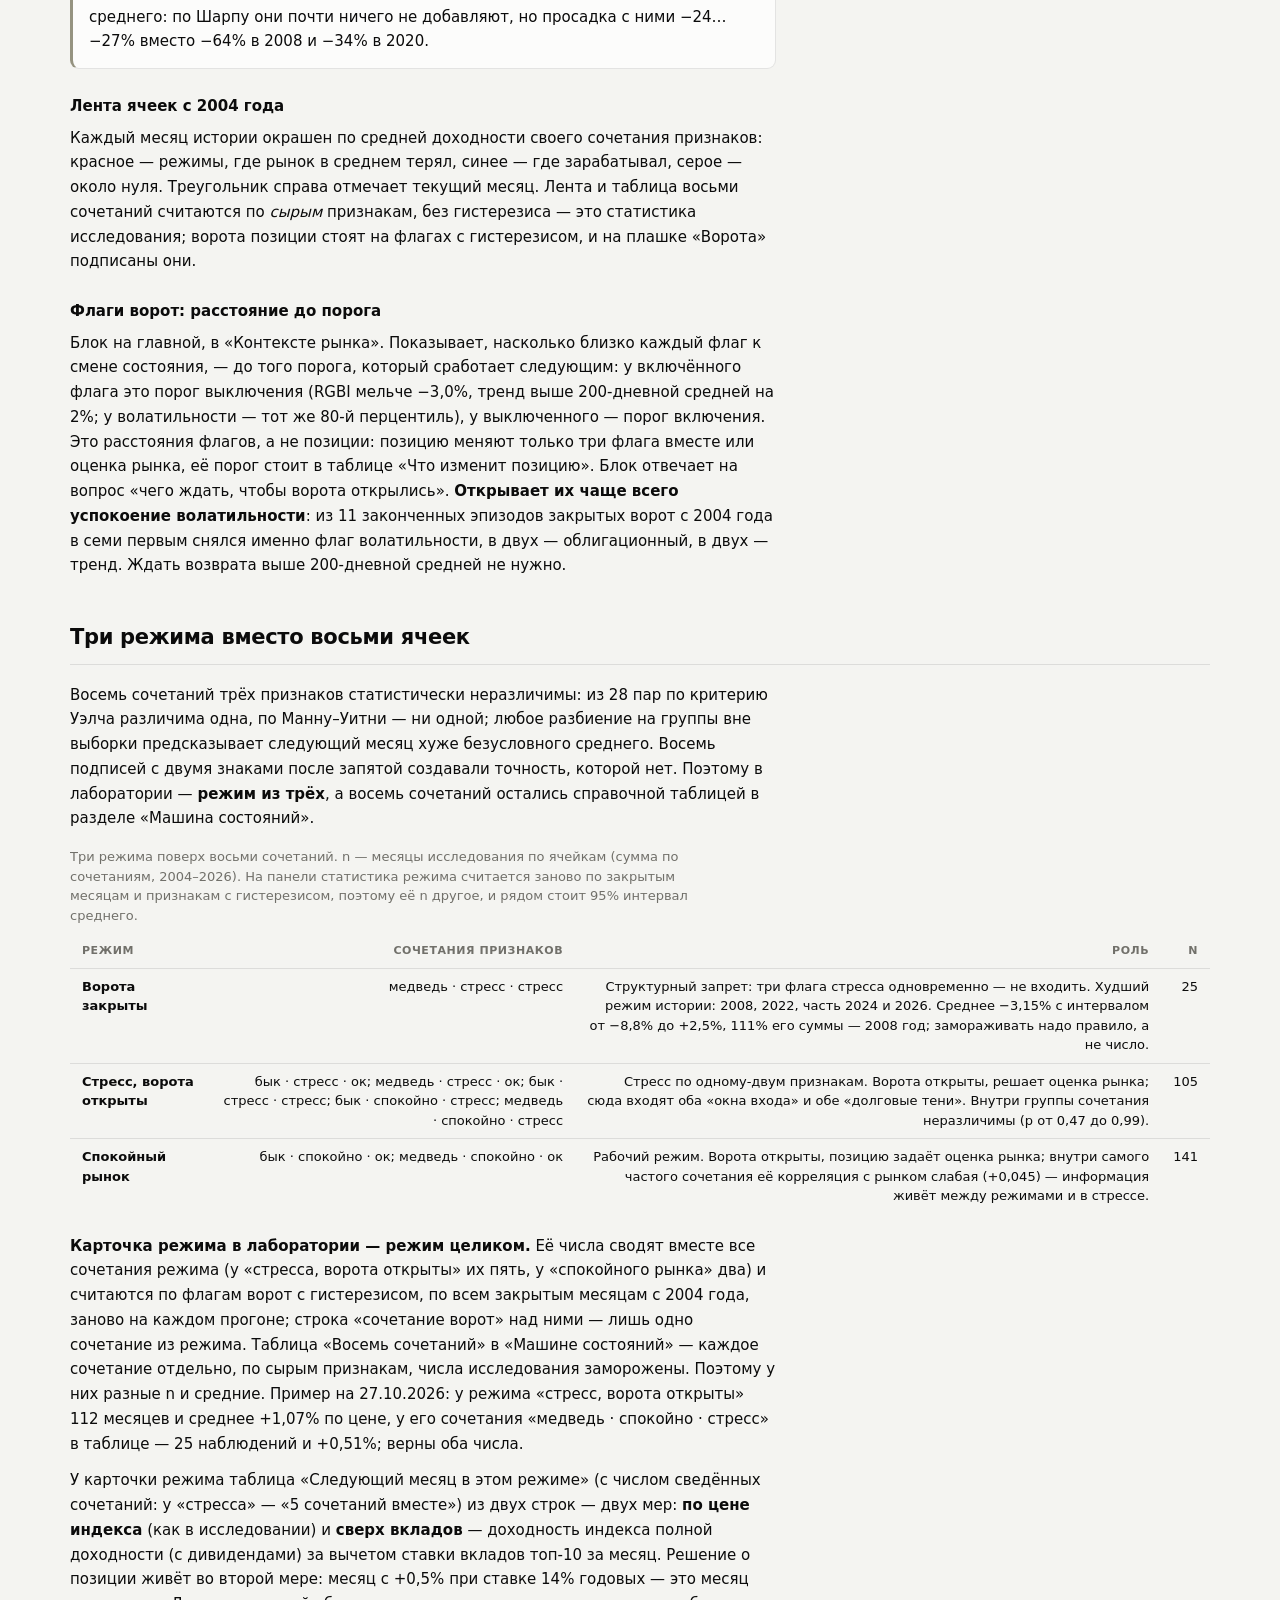
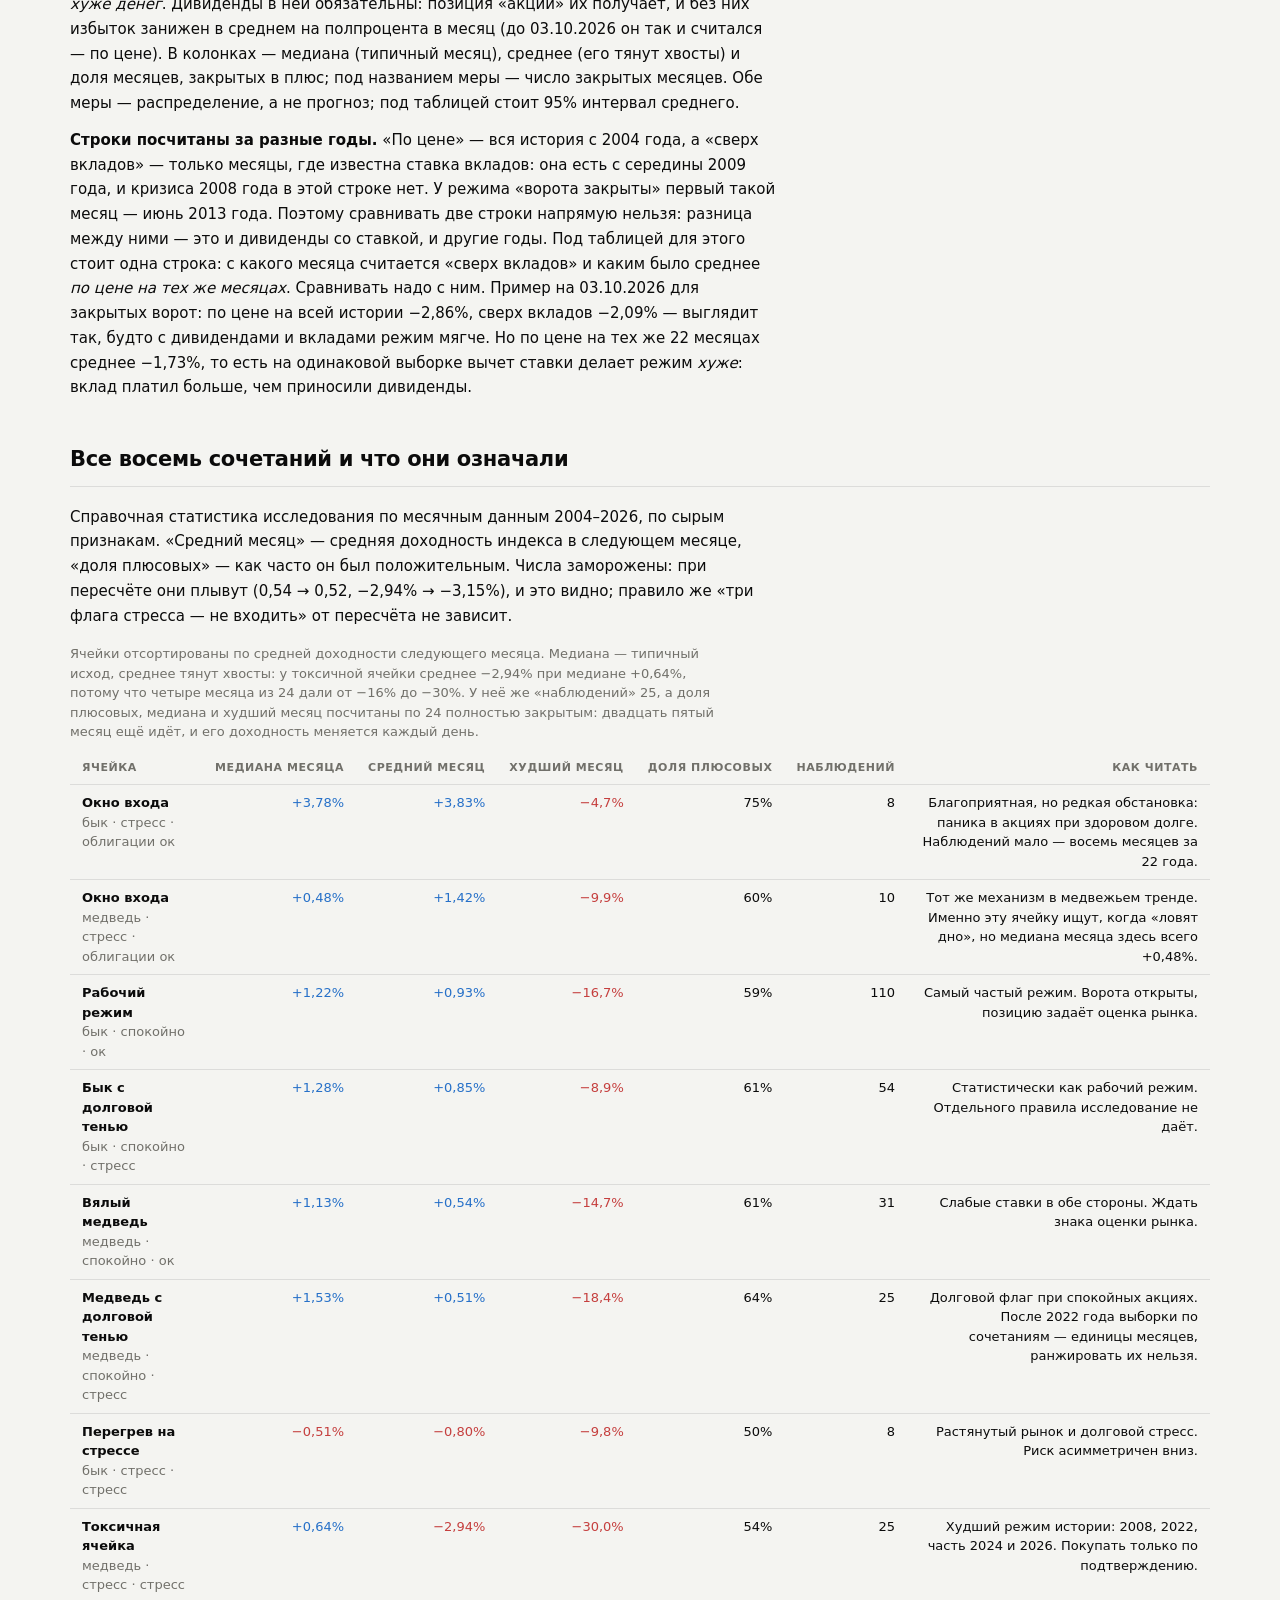
==== commit cdba5f1d: "842, руководство: под нынешнюю страницу, одно описание позднего входа, новые разделы Аудит 20.11.202" ====
--- a/web/guide.html
+++ b/web/guide.html
@@ -4,7 +4,7 @@
 <meta charset="utf-8">
 <meta name="viewport" content="width=device-width, initial-scale=1, viewport-fit=cover">
 <title>Как читать MOEX Radar — руководство</title>
-<meta name="description" content="Подробное руководство по панели MOEX Radar: позиция, ворота, наклон, три режима, что показывает каждый слой, как принимать решение, чего панель не умеет.">
+<meta name="description" content="Подробное руководство по панели MOEX Radar: позиция, оценка рынка и ворота, насколько верить сигналу, три режима, как принимать решение, чего панель не умеет.">
 <meta name="color-scheme" content="light dark">
 <link rel="icon" href="favicon.svg" type="image/svg+xml">
 <link rel="stylesheet" href="styles.css">
@@ -38,22 +38,24 @@
   <h1 class="guide__h1">Как читать эту панель</h1>
   <p class="guide__lead">
     Панель отвечает на один вопрос — <b>где сейчас стоят деньги: в акциях или в
-    деньгах</b> — и показывает, из чего этот ответ сложен. Слагаемых два, и путать их
-    нельзя. <b>«Что сейчас вообще можно делать»</b> — на это отвечают ворота: три
-    признака состояния рынка. <b>«Куда смотрит рынок»</b> — на это отвечает наклон,
-    композит ядра. Акции — только когда ворота открыты <em>и</em> наклон за них.
-    Ворота главнее: положительный наклон в закрытых воротах исторически не работал.
+    деньгах</b> — и показывает, из чего этот ответ сложен. Слагаемых два.
+    <b>Оценка рынка</b> — среднее трёх показателей: курса доллара, кривой ОФЗ и нефти
+    в рублях; она говорит, за акции сейчас рынок или за деньги. <b>Ворота</b> — три
+    флага состояния рынка: они закрываются только в худшем сочетании и тогда держат
+    деньги, что бы ни говорила оценка. Акции — только когда ворота открыты <em>и</em>
+    оценка рынка за них.
   </p>
 
   <nav class="guide__toc" aria-label="Содержание">
     <a href="#quick">За 30 секунд</a>
     <a href="#position">Позиция</a>
-    <a href="#plaques">Цикл ставки и тормоз</a>
+    <a href="#plaques">Оценка рынка и ворота</a>
+    <a href="#evidence">Насколько верить</a>
     <a href="#skills">Что панель умеет и ориентиры</a>
     <a href="#priced">Что в цене</a>
     <a href="#lab">Контекст рынка и лаборатория</a>
     <a href="#quotes">Строка котировок</a>
-    <a href="#core">Ядро</a>
+    <a href="#core">Показатели оценки рынка</a>
     <a href="#states">Ворота</a>
     <a href="#regimes">Три режима</a>
     <a href="#cells">Все восемь сочетаний</a>
@@ -71,26 +73,28 @@
   <section class="guide__sec" id="quick">
     <h2>За 30 секунд</h2>
     <ol class="guide__steps">
-      <li><b>Прочитайте строку позиции.</b> Самая первая строка панели: «акции» или
-        «деньги», с какой даты и почему. Это итог; всё ниже — объяснение. Во флэте рядом
-        стоит, сколько платят деньги (ставка вкладов топ-10), и дата следующего решения
-        по наклону.</li>
-      <li><b>Посмотрите на ворота слева.</b> Три признака — тренд, волатильность,
-        облигации — и имя режима из трёх: «ворота закрыты», «стресс, ворота открыты»,
-        «спокойный рынок». Красный крест — закрыты, жёлтый треугольник — стресс при
-        открытых воротах, зелёная галочка — спокойный рынок. Под именем — типичный и средний
-        следующий месяц, доля плюсовых, и то же за вычетом ставки по деньгам.</li>
-      <li><b>Посмотрите на наклон справа.</b> Крупное число — сегодняшнее значение
-        композита; ниже подписан знак решения (+ за акции, − за деньги) и дата, с которой
-        он держится. Решение принимается по пятницам с порогом ±0,2.</li>
-      <li><b>Прочитайте «Что изменит позицию» и «Правило дня».</b> Первое — таблица
-        условий, после которых позиция сменится: что нужно и сколько сейчас. Второе —
-        единственная строка про то, что <em>делать</em>; она берётся из статистики
-        режима, а не из мнения.</li>
+      <li><b>Прочитайте строку позиции.</b> Первая строка панели: «акции» или «деньги»,
+        с какой даты, почему и что держит позицию сейчас. Это итог; всё ниже —
+        объяснение. Пока позиция «деньги», под ней стоит, сколько они платят: ставка
+        вкладов топ-10 и дата этой ставки.</li>
+      <li><b>Посмотрите, насколько этому верить, — три числа под позицией.</b>
+        <a href="#strength">Сила сигнала</a>: далеко ли оценка рынка от порога.
+        <a href="#vote">Твёрдость</a>: сколько из 27 близких настроек правила сегодня за
+        акции. <a href="#journal">Вживую с запуска</a>: что правило дало на самом деле
+        рядом с вкладами и акциями. Каждое число раскрывается по нажатию.</li>
+      <li><b>Посмотрите, почему, — две плашки.</b> «Оценка рынка»: знак решения, значение
+        рядом с порогом ±0,2 и вклады трёх показателей; ниже — какой из них держит знак
+        и какой была бы оценка по текущей нефти. «Ворота»: открыты или закрыты и три
+        флага. Метка «держит позицию» стоит на той плашке, которая держит её сейчас.</li>
+      <li><b>Прочитайте «Что изменит позицию».</b> Таблица условий, после которых позиция
+        сменится: что нужно и сколько сейчас. Под ней — день решения; исполнять — на
+        следующем закрытии после него.</li>
     </ol>
     <p class="guide__note">
-      Если данные старше нормы, вверху появится жёлтая плашка. Числа при этом остаются
-      последними успешными — панель никогда не подставляет вчерашнее как сегодняшнее молча.
+      Плашка вверху страницы появляется в трёх случаях: данные старше нормы, расчёт
+      сегодня не прошёл (тогда показан вердикт прошлого расчёта, и это сказано) или
+      перестал обновляться ряд, на котором стоит решение, — он назван по имени. Если
+      отстал монитор, который в решение не входит, плашки нет: он помечен в своей строке.
     </p>
   </section>
 
@@ -102,12 +106,12 @@
       решения); панель его только показывает, а не предлагает собрать из двух чисел.</p>
     <ol class="guide__steps">
       <li><b>Ворота читаются каждый день.</b> Закрыты они только при сочетании
-        «медведь · стресс · стресс» — и тогда позиция «деньги», что бы ни говорил наклон.
-        Тренд и облигации переключаются с гистерезисом (см. <a href="#states">Ворота</a>) и
+        «медведь · стресс · стресс» — и тогда позиция «деньги», что бы ни говорила оценка
+        рынка. Тренд и облигации переключаются с гистерезисом (см. <a href="#states">Ворота</a>) и
         не дребезжат; волатильность с 21.10.2026 — по одному порогу: ворота открываются
         раньше, но могут и чаще «моргать» на день-два.</li>
-      <li><b>Наклон решается раз в неделю</b> — на последнем торговом дне недели (обычно
-        это пятница) по дневному значению композита с порогом ±0,2: выше +0,2 — знак
+      <li><b>Оценка рынка решается раз в неделю</b> — на последнем торговом дне недели
+        (обычно это пятница) по дневному значению с порогом ±0,2: выше +0,2 — знак
         «за акции», ниже −0,2 — «за деньги», между ними знак не меняется.</li>
       <li><b>Позиция «акции» = ворота открыты и знак решения положительный.</b> Выход в
         деньги — любым днём, если ворота закрылись, и в день решения, если знак ушёл в
@@ -129,7 +133,7 @@
       гистерезис: прежняя редакция (снятие ниже 60-го перцентиля) давала 17,7% / 0,59 /
       −23,5% при 2,9 сменах в год. Разница между редакциями на истории в пределах шума;
       новая входит раньше после успокоения рынка (в 2026 году — 18.09 вместо 15.10), но
-      чаще разворачивается на день-два. Курс доллара в ядре — официальный курс ЦБ с
+      чаще разворачивается на день-два. Курс доллара в оценке — официальный курс ЦБ с
       03.10.2026 (<code>validation/audit-2026-10</code>).</p>
     <p class="guide__warn">
       <b>Половина доходности правила — ставка по деньгам во флэте.</b> Обычный Шарп правила
@@ -137,22 +141,26 @@
       10–20% годовых без риска, а с января 2025 по август 2026 правило проигрывает вкладу
       (13,2% против 16,3% годовых). Панель — про управление риском входа, не про машину
       доходности; рядом с позицией поэтому всегда стоит ставка, с которой её надо
-      сравнивать, а в таблице «Что дало правило» — сравнение с вкладами в рублях.
+      сравнивать, а итог правила везде показан рядом с вкладами.
     </p>
     <h3>Лента «акции и деньги с 2004 года»</h3>
-    <p>Под строкой позиции — вся её история: синие отрезки — акции, серые — деньги. Ось
-      времени пропорциональна датам, так что длинные серые полосы 2008–2009 и 2022 —
-      это ровно те обвалы, ради которых ворота существуют. Наведите курсор — увидите даты
-      отрезка. Позиция по прежнему правилу — для сравнения — стоит карточкой в разделе
-      <a href="#shadow">«Тень»</a>.</p>
+    <p>Внизу блока позиции — лента: синие отрезки — акции, серые — деньги. Это
+      <b>пересчёт нынешней версией правила</b>, а не то, что панель говорила: вживую она
+      работает с 11.08.2026, и этот хвост на ленте отмечен скобкой. Под лентой тот же
+      хвост показан крупно, двумя полосами на общей оси времени — «панель говорила» и
+      «пересчёт». Где полосы разного цвета, там панель вживую говорила иное, чем даёт
+      нынешняя версия правила задним числом. Ось времени пропорциональна датам; наведите
+      курсор — увидите даты отрезка. Позиция по прежнему правилу — для сравнения — стоит
+      карточкой в разделе <a href="#shadow">«Тень»</a>.</p>
     <h3 id="version">Версия правила</h3>
     <p>Правило заморожено (аудит 10.11.2026): по позиции панели принимают решения на
       живые деньги, и правка задним числом меняет и прошлое на витрине, и эти решения.
-      Номер версии и её дата стоят над строкой позиции. Любая правка состава, порогов,
-      ворот или дня решения — только новой версией: живой счёт с её даты начинается с
-      нуля, прежний сохраняется. Сторож в наборе тестов не даёт поменять что-либо, не
-      подняв версию. Версии:</p>
-    <table class="data guide__table">
+      Номер версии и её дата стоят в лаборатории, в блоке «Контроль в деньгах». Любая
+      правка состава, порогов, ворот или дня решения — только новой версией: живой счёт с
+      её даты начинается с нуля, прежний сохраняется. Сторож в наборе тестов не даёт
+      поменять что-либо, не подняв версию. Версии:</p>
+    <div class="guide__table-wrap">
+    <table class="data guide__table guide__table--fit guide__table--left">
       <thead><tr><th scope="col">Версия</th><th scope="col">С</th><th scope="col">Что изменилось</th></tr></thead>
       <tbody>
         <tr><td>1</td><td>11.08.2026</td><td>запуск: знак оценки закрытого месяца (порог ±0,1) и ворота без гистерезиса</td></tr>
@@ -161,9 +169,11 @@
         <tr><td>4</td><td>21.10.2026</td><td>флаг волатильности снимается на том же 80-м перцентиле</td></tr>
       </tbody>
     </table>
+    </div>
     <h3 id="journal">Что дало правило</h3>
-    <p>Таблица под фактами позиции отвечает на вопрос <b>что позиция дала в рублях</b>.
-      Верхняя её часть — <b>вживую</b>: то, что панель говорила в каждый день. Это
+    <p>На вопрос <b>что позиция дала в рублях</b> отвечает третье число под позицией —
+      «Вживую с запуска»: правило, вклады и акции с 11.08.2026. Нажатие раскрывает две
+      таблицы. Верхняя — <b>вживую</b>: то, что панель говорила в каждый день. Это
       отдельный журнал в хранилище: каждый суточный прогон дописывает позицию последнего
       дня и номер версии, которая её решила, и никогда не переписывает записанное.
       Начало журнала — настоящая история: запуск 11.08.2026 в деньгах, «акции» решено
@@ -178,16 +188,21 @@
       исполнение на следующем закрытии, 0,2% за смену, налоги не учтены. Комиссия смены
       ложится на первый день новой позиции: выход, исполненный в последний день журнала,
       войдёт в счёт со следующим днём.</p>
-    <p>Свёрнутая нижняя часть — <b>на истории</b>: пересчёт нынешней версией правила за
-      12 и 24 месяца, в годовых. Это расчёт на той же истории, по которой правило
-      выбирали: 21.10.2026 одна правка превратила в этой таблице «на 8,6 п.п. хуже вкладов
-      за год» в «на 3,8 лучше». Поэтому решает верхняя часть.</p>
-    <p>Через 12 месяцев живого счёта (11.08.2027) правило сверяется с вкладами и с
-      простой кривой: не обыграло кривую — его заменяет кривая. До этого живой счёт стоит
-      в разделе «Ядро» на месте прежнего «Здоровья модели».</p>
+    <p>Нижняя таблица — <b>на истории</b>: окна «с начала года», 12 и 24 месяца, итог за
+      окно. В колонке «Правило» первым стоит то, что панель говорила на самом деле: до её
+      запуска — пересчёт, с запуска — опубликованная позиция. В скобках — пересчёт
+      нынешней версией правила за всё окно. Разница между двумя числами — след правок
+      правила: пересчёт прикладывает сегодняшнюю версию к дням, когда панель жила по
+      прежним. Решает первое число.</p>
+    <p>Счёт идёт по последний день, за который биржа отдала индекс полной доходности: он
+      выходит на день позже остальных рядов, поэтому дата в подписи таблиц бывает на день
+      раньше даты панели. Через 12 месяцев живого счёта (11.08.2027) правило сверяется с
+      вкладами и с простой кривой: не обыграло кривую — его заменяет кривая. Живой счёт
+      против кривой стоит в лаборатории, в блоке
+      <a href="#control">«Контроль в деньгах»</a>.</p>
     <h3 id="switch">Что изменит позицию</h3>
-    <p>Справа от фактов позиции — таблица из трёх колонок: показатель, что нужно, сколько
-      сейчас. Пока позиция «деньги» и ворота закрыты, в ней три флага ворот с порогами
+    <p>Под плашками — таблица из трёх колонок: показатель, что нужно, сколько сейчас.
+      Пока позиция «деньги» и ворота закрыты, в ней три флага ворот с порогами
       <em>снятия</em>: ворота закрыты только при всех трёх сразу, поэтому открывает их
       снятие любого. Пока позиция «акции» — те же три флага с порогами, по которым они
       <em>ставятся</em> (чтобы закрыть ворота, нужны все три; у флага, который уже стоит,
@@ -197,64 +212,154 @@
       Меньшее число — если индекс будет стоять на месте, большее — если ходить по 1% в
       день; флаг держат большие дни внутри 21-дневного окна, и срок — это прежде всего
       вопрос о том, когда они из него выпадут. У оценки рынка подписано, какого сдвига
-      <em>одного</em> показателя хватило бы до порога при прочих равных: курса доллара,
-      наклона кривой ОФЗ или рублёвой бочки. Это ориентир, а не прогноз: показатели
-      двигаются вместе.</p>
+      <em>одного</em> показателя хватило бы до порога: курса доллара, кривой ОФЗ или нефти
+      в рублях — каждый сдвиг назван от нынешнего значения. Он посчитан при неизменных
+      остальных, а на деле показатели двигаются вместе: это ориентир, а не прогноз. Под
+      таблицей — день решения; исполнение — на следующем закрытии после него.</p>
     <h3 id="holds">Что держит позицию</h3>
-    <p>Строка под воротами и наклоном называет то, что держит позицию сейчас: оценку
-      рынка (ворота открыты, знак решения за деньги), ворота (закрыты, оценка за акции),
-      или и то и другое. Текст сочетания ворот — что исторически делать в нём —
-      появляется только когда держат ворота: при открытых воротах их сочетание на
-      позицию не влияет. Подпись оценки рынка «нейтрально» — это полоса порога решения,
-      от −0,2 до +0,2: внутри неё знак решения не меняется.</p>
-  </section>
-
-  <!-- ─────────────────────────────────────────────────── цикл и тормоз -->
+    <p>Строка рядом со словом «позиция» называет дату и причину последней смены и то,
+      что держит позицию сейчас: оценку рынка (ворота открыты, знак решения за деньги),
+      ворота (закрыты, оценка за акции) или и то и другое. На плашке, которая держит
+      позицию, стоит метка «держит позицию». Когда держат ворота, на их плашке написано,
+      что исторически делать в их сочетании; при открытых воротах сочетание на позицию не
+      влияет.</p>
+  </section>
+
+  <!-- ─────────────────────────────────────────── оценка рынка и ворота -->
   <section class="guide__sec" id="plaques">
-    <h2>Цикл ставки и тормоз</h2>
-    <p>Под позицией две равные плашки — два ответа, из которых она сложена. Метка «держит
-      позицию» стоит на той, что держит её сейчас (у «денег» — одна или обе; у «акций» —
-      ни одна: обе пропускают).</p>
-    <p><b>Цикл ставки</b> — оценка рынка, медленная часть решения: знак решения (за акции
-      или за деньги), с какого дня, сегодняшнее значение оценки и вклад каждого из трёх
-      показателей — курса доллара, кривой ОФЗ и нефти в рублях. Ниже две строки
-      прозрачности. Первая — какой показатель держит знак: оценка без него оказалась бы по
-      другую сторону нуля. 09.11.2026 оценка была −0,28, без нефти +0,39 — знак держала
-      нефть, а у дорогой нефти на истории три верных эпизода из шести. Если без любого
-      одного показателя знак тот же, строка так и говорит. Вторая — что говорит простая
-      кривая (акции, когда 10-летние ОФЗ доходнее 2-летних) и с какого дня. На истории
-      позиция совпадает с ней в 77% дней с 2018 года; расхождение — повод посмотреть,
-      почему.</p>
-    <p><b>Тормоз</b> — ворота: открыты или закрыты, с какого дня, три флага с датами и
-      сколько из них стоит. Ворота закрываются, только когда стоят все три. Когда позицию
-      держат ворота, ниже — что исторически делать в их сочетании.</p>
+    <h2>Оценка рынка и ворота</h2>
+    <p>Под тремя числами — две равные плашки, два ответа, из которых сложена позиция.
+      Метка «держит позицию» стоит на той, что держит её сейчас (у «денег» — одна или
+      обе; у «акций» — ни одна: обе пропускают).</p>
+    <p><b>Оценка рынка</b> — медленная часть решения: знак решения (за акции или за
+      деньги), сегодняшнее значение рядом с порогом ±0,2, день, с которого держится знак,
+      и три числа — вклады показателей: курса доллара, кривой ОФЗ и нефти в рублях.
+      Оценка — их среднее. Ниже — строки прозрачности. Первая: какой показатель держит
+      знак — оценка без него оказалась бы по другую сторону нуля; если без любого одного
+      показателя знак тот же, строка так и говорит. Вторая появляется, когда нефть в
+      расчёте устарела, — <a href="#oilnow">оценка по текущей нефти</a>. Третья: что
+      говорит простая кривая (акции, когда 10-летние ОФЗ доходнее 2-летних) и с какого
+      дня.</p>
+    <p><b>Ворота</b> — открыты или закрыты, с какого дня, три флага с датами и сколько из
+      них стоит. Ворота закрываются, только когда стоят все три. Когда позицию держат
+      ворота, ниже — что исторически делать в их сочетании.</p>
+    <h3 id="oilnow">Оценка по текущей нефти</h3>
+    <p>Курс доллара и кривая ОФЗ входят в оценку дневными значениями, а нефть — месячным:
+      это средняя налоговая цена Urals за прошлый месяц, умноженная на средний курс того
+      же месяца. Новая цена приходит в первых числах месяца и стоит в расчёте до
+      следующей. Когда нефть за это время сильно ушла, оценка рынка опирается на цену,
+      которой на рынке уже нет.</p>
+    <p>Поэтому под строкой «знак держит…» появляется оценка по текущей нефти: какой была
+      бы оценка рынка, если взять среднюю Brent и средний курс с начала текущего месяца
+      при том же отношении налоговой цены к Brent, что в прошлом месяце. Строка
+      показывается, когда месяц, цена которого стоит в расчёте, закончился больше 14 дней
+      назад и в текущем месяце набралось не меньше 5 сессий с ценой нефти. На позицию она
+      не влияет: правило читает месячную цену. Строка отвечает на вопрос, куда оценка
+      сдвинется, когда придёт новая цена; о её приходе панель сообщает отдельно
+      (см. <a href="#notify">Уведомления</a>).</p>
+  </section>
+
+  <!-- ─────────────────────────────────────────────────── насколько верить -->
+  <section class="guide__sec" id="evidence">
+    <h2>Насколько верить: сила сигнала, твёрдость, контроль в деньгах</h2>
+    <p>Позиция — всегда одно из двух слов, но стоит за ней разное: оценка далеко за
+      порогом или на волосок от него; решение, которое выдержит любую разумную настройку
+      правила, или решение одной настройки. Два первых числа под позицией это показывают,
+      третье — итог вживую — разобрано в разделе <a href="#journal">«Что дало
+      правило»</a>. На позицию ни одно из них не влияет.</p>
+
+    <h3 id="strength">Сила сигнала</h3>
+    <p>Слово — по тому, как далеко оценка рынка от нуля: <b>сильный</b> — от 0,5 по
+      модулю, <b>слабый</b> — от 0,2 до 0,5, <b>нейтральный</b> — ближе 0,2, то есть
+      внутри полосы порога. Раскрытие показывает таблицу: все дни решения с 2010 года
+      разложены по семи зонам оценки, и для каждой — сколько акции с дивидендами дали
+      сверх вкладов за следующие 20 сессий в среднем (простыми процентами), в какой доле
+      недель итог был в плюсе и сколько таких недель было. Строка текущей зоны
+      выделена.</p>
+    <p>Как читать. Чем дальше оценка от нуля, тем дальше от нуля и средний итог — в этом
+      и состоит сигнал. Но в зонах слабого сигнала доля недель в плюс близка к половине:
+      слабый сигнал — небольшой перевес, а не предсказание на месяц. Таблица посчитана на
+      той же истории, на которой выбирали правило.</p>
+
+    <h3 id="vote">Твёрдость</h3>
+    <p>У правила есть три настройки, которые можно было выбрать иначе, и на истории такие
+      варианты почти равноценны: чем мерить нефть (налоговая цена Urals в рублях за
+      месяц, дневная Brent в рублях или дневная Brent в долларах), окно нормировки
+      показателей (48, 60 или 72 месяца) и порог решения (±0,1, ±0,2 или ±0,3). Три на
+      три на три — 27 вариантов одного правила; ворота, дни решения и исполнение у всех
+      одинаковые. Панель работает по одному из них: месячная Urals, 60 месяцев, ±0,2.
+      «Твёрдость» — сколько из 27 сегодня говорят «акции». Раскрытие показывает разбивку
+      по каждой настройке и долю по месяцам за три года.</p>
+    <p>Как читать. Единогласие — 0 или 27 — значит, что решение от настройки не зависит.
+      Около половины — решение держится на выборе настройки, и другой разумный выбор дал
+      бы другую позицию. <b>Расхождение большинства с позицией — не сигнал к
+      действию</b>: позицию задаёт правило панели, а не голосование. Это мера того,
+      насколько сегодняшнее решение зависит от настройки, и повод читать его как
+      слабое.</p>
+
+    <h3 id="control">Контроль в деньгах</h3>
+    <p>Первый блок лаборатории; отвечает на вопрос, <b>работает ли правило</b>. Три окна —
+      12, 24 и 36 месяцев: сколько дало правило (что панель говорила, до её запуска —
+      пересчёт; в скобках — пересчёт нынешней версией за всё окно), вклады, акции с
+      дивидендами и разница правила с вкладами. Справа — норма из истории: в какой доле
+      скользящих окон той же длины с 2010 года правило было хуже вкладов и каким было
+      самое большое такое отставание.</p>
+    <p>Статус один на все окна, по худшему из них. <b>В пределах истории</b> — правило не
+      хуже вкладов. <b>Хуже вкладов, в пределах истории</b> — отстаёт, но так уже бывало:
+      отставание от вкладов на год-три само по себе обычно, доля таких окон стоит в
+      таблице. <b>За пределами истории</b> — правило отстаёт от вкладов больше, чем в
+      худшем окне истории. Только третий статус — повод считать, что правило перестало
+      работать, и пересматривать его. Отставание от акций на статус не влияет: когда
+      рынок растёт, а правило стоит в деньгах, оно отстаёт по построению.</p>
+    <p>Рядом с контролем — версия правила, число смен позиции в год и живой счёт с
+      запуска: сверх вкладов и против простой кривой.</p>
+
+    <h3 id="health">Ранговая связь: почему она ничего не решает</h3>
+    <p>До 20.11.2026 на месте контроля стояло «здоровье модели» — ранговая связь оценки
+      рынка с доходностью следующего месяца за последние 24 месяца, со статусом и цветом.
+      Этот прибор не способен отличить работающую модель от сломанной. При 24 наблюдениях
+      доверительный интервал связи — около ±0,4, а связь показателей с рынком на всей
+      истории в несколько раз слабее; поэтому и исправная, и сломанная модель почти всё
+      время показывают одно и то же: связи на этом окне не видно. Минус здесь не значит
+      «сломана», плюс не значит «работает».</p>
+    <p>Число осталось в лаборатории свёрнутой строкой под контролем — без статуса и без
+      цвета. Конвейер по-прежнему считает его и объявит плановую проверку состава показателей,
+      когда оно продержится ниже нуля двенадцать закрытых месяцев подряд; сам состав по
+      этому числу не меняется. Работает ли правило, показывает <a href="#control">контроль в
+      деньгах</a>.</p>
   </section>
 
   <!-- ────────────────────────────────────────────── умеет и ориентиры -->
   <section class="guide__sec" id="skills">
     <h2>Что панель умеет и ориентиры</h2>
     <h3>Что панель умеет</h3>
-    <p>Главная задача панели по замыслу — заметить разворот, после которого акции начнут
-      обгонять деньги. Блок «Что панель умеет» показывает, как с этим справляется правило
-      нынешней версии на пересчитанной истории. Волны размечены по индексу полной
+    <p>Блок «Что панель умеет» показывает, что правило нынешней версии берёт из больших
+      движений рынка, — на пересчитанной истории. Волны размечены по индексу полной
       доходности с августа 2009 года: волна кончается, когда рынок развернулся на 20% от
-      экстремума; последняя волна ещё идёт. По падениям — какую долю падения правило
-      пересидело в акциях; по волнам роста — через сколько торговых дней после дна оно
-      вошло, сколько рынок прошёл к этому дню и какую долю волны взяло. Мера та же, что у
-      таблицы «Что дало правило»: исполнение на следующем закрытии.</p>
-    <p>На 09.11.2026: десять падений — в акциях пережито в среднем 21%; одиннадцать волн
-      роста — вход в среднем через 19 торговых дней после дна, когда рынок уже прошёл +8%,
-      взято 44%. Панель — подтверждающий, а не опережающий прибор: падения обходит, рост
-      берёт наполовину и поздно. Позднюю покупку после обвалов создают ворота, а не
-      оценка. Подъёмы на новостях о переговорах и санкциях не видит ни то ни другое
-      (декабрь 2024 — февраль 2025: волна +41%, не взято ничего). Всё это — на той же
-      истории, на которой правило выбирали.</p>
+      экстремума. Последняя волна ещё идёт, и счёт по ней доведён до даты в подзаголовке
+      блока — последнего дня, за который есть индекс полной доходности. По падениям —
+      какую долю глубины правило прожило в акциях; по волнам роста — через сколько
+      торговых дней после дна оно вошло, сколько рынок прошёл к этому дню и какую долю
+      волны взяло. Мера та же, что у таблиц «Что дало правило»: исполнение на следующем
+      закрытии.</p>
+    <p id="late">На 18.11.2026: десять падений — в акциях прожито в среднем 21% глубины;
+      одиннадцать волн роста — правило вошло в девять из них, в среднем через 19 торговых
+      дней после дна (медиана 18), когда рынок уже прошёл в среднем 8%, и взяло в среднем
+      44% волны. Две волны пропущены целиком: февраль — апрель 2022 года (+35%) и декабрь
+      2024 — февраль 2025 (+41%). Панель — подтверждающий, а не опережающий прибор:
+      падения обходит, рост берёт наполовину и с опозданием. Всё это — на той же истории,
+      на которой правило выбирали. Других чисел о позднем входе в руководстве нет: вход
+      меряется здесь и только так.</p>
+    <p>У волны, которую панель прожила вживую, в таблице первым стоит то, что она сделала
+      на самом деле, а пересчёт нынешней версией — в скобках: вживую панель работала по
+      прежним версиям правила, и результат у неё другой.</p>
     <h3 id="divgap">Дивиденды минус вклад</h3>
     <p>Разница между дивидендной доходностью индекса и ставкой вкладов топ-10 на конец
       месяца делит историю с июля 2009 года на три равные по числу месяцев зоны; по каждой —
       сколько акции с дивидендами дали сверх вкладов за следующие 12 месяцев и в какой
       доле месяцев были в плюсе:</p>
-    <table class="data guide__table" id="divgap-table">
+    <div class="guide__table-wrap">
+    <table class="data guide__table guide__table--fit" id="divgap-table">
       <thead><tr><th scope="col">Спред, п.п.</th><th scope="col">Месяцев</th><th scope="col">Сверх вкладов за год</th><th scope="col">В плюсе</th></tr></thead>
       <tbody>
         <tr><td>ниже −6,3</td><td>65</td><td>−6,8%</td><td>31%</td></tr>
@@ -262,37 +367,44 @@
         <tr><td>выше −2,1</td><td>66</td><td>+9,2%</td><td>74%</td></tr>
       </tbody>
     </table>
+    </div>
     <p>Границы и числа заморожены 09.11.2026 и не подстраиваются под новые данные. Ранговая
       связь спреда с доходностью следующего года +0,37, но независимых лет здесь около
-      шестнадцати, а зоны выбраны по той же истории: это ориентир, а не правило. В 2024–2025
-      годах спред стоял в нижней зоне.</p>
+      шестнадцати, а зоны выбраны по той же истории: это ориентир, а не правило. Сам спред
+      — уровень, а не оценка «за» или «против», поэтому на странице он везде набран одним
+      цветом.</p>
     <h3 id="against">Рынок растёт вопреки оценке</h3>
     <p>Строка появляется под позицией, когда позиция «деньги» исполнена, а индекс полной
       доходности за 20 сессий вырос больше чем на 10%. Сигналы ближе 30 дней друг к другу —
-      один эпизод, и о каждом эпизоде приходит одно событие в ленту и в телеграм. Рядом —
-      что было после прошлых эпизодов с 2010 года: в скольких из них рынок через 40 сессий
-      стоял выше и на сколько в среднем, против среднего по всем дням в деньгах. Это повод
-      посмотреть, что движет рынком, а не сигнал: позиция по правилу от него не меняется.</p>
+      один эпизод, и о каждом эпизоде приходит одно сообщение. Рядом — что было после
+      прошлых эпизодов с 2010 года: средний ход рынка за следующие 40 сессий против
+      среднего по всем дням в деньгах. Доля эпизодов, после которых рынок стоял выше, на
+      странице не печатается: она не отличается от обычной доли по всем дням, а эпизодов
+      с 2010 года — около дюжины. Это повод посмотреть, что движет рынком, а не сигнал:
+      позиция по правилу от него не меняется.</p>
   </section>
 
   <!-- ─────────────────────────────────────────────────────── что в цене -->
   <section class="guide__sec" id="priced">
     <h2>Что в цене</h2>
-    <p>После 2022 года рынок двигают новости о переговорах и санкциях, а три показателя
-      оценки рынка их не видят. Блок «Что в цене» раскладывает ход индекса за неделю
-      (5 сессий), месяц (21) и квартал (63) на части: <b>ставки</b> — вклад изменения
-      доходности 10-летних ОФЗ, <b>нефть</b> — вклад нефти в рублях (Brent, умноженный на
-      курс юаня: доллара на бирже нет с 2024 года, а к юаню он за день почти не ходит), и
-      <b>остальное</b> — всё, что этими двумя не объясняется.</p>
+    <p>Блок «Что в цене» раскладывает ход индекса за месяц (21 сессия) и квартал (63) на
+      части: <b>ставки</b> — вклад изменения доходности 10-летних ОФЗ, <b>нефть</b> —
+      вклад нефти в рублях (Brent, умноженный на курс юаня: доллара на бирже нет с 2024
+      года, а к юаню он за день почти не ходит), и <b>остаток</b> — всё, что этими двумя
+      не описано. Окна в неделю на странице нет: пять сессий — не выборка.</p>
     <p>Каждый день коэффициенты считаются регрессией дневного хода индекса на эти два
       показателя за предыдущие 252 торговых дня — строго до вчерашнего дня, — и вклад дня
       равен вчерашнему коэффициенту, умноженному на сегодняшний ход показателя. Вклады и
-      остаток складываются в ход индекса точно; числа — в лог-пунктах (для ходов в
-      несколько процентов это почти проценты). «Объяснено» — какая доля дневных колебаний
-      индекса в окне совпала с ходом ставок и нефти. На 09.11.2026 коэффициенты такие:
-      +1 п.п. к доходности 10-летних ОФЗ — около −5,9% индекса, +1% к рублёвой нефти —
-      около +0,03%. Brent публикуется с лагом 3–7 дней: последние дни до публикации берутся
-      по ходу ближайшего фьючерса МосБиржи.</p>
+      остаток складываются в ход индекса точно; числа — в лог-пунктах (см.
+      <a href="#glossary">Словарь</a>; для ходов в несколько процентов это почти
+      проценты). На 19.11.2026 коэффициенты такие: +1 п.п. к доходности 10-летних ОФЗ —
+      около −5,9% индекса, +1% к рублёвой нефти — около +0,03%. Brent публикуется с лагом
+      3–7 дней: последние дни до публикации берутся по ходу ближайшего фьючерса
+      МосБиржи.</p>
+    <p class="guide__note"><b>Остаток — не объяснение.</b> В него попадает всё, чего не
+      описали ставки и нефть, включая сдвиг самих коэффициентов внутри окна. Называть его
+      «новостями», «потоками» или «дивидендами» нельзя: блок этого не измеряет. Большой
+      остаток говорит только о том, что ставки и нефть ход индекса не описывают.</p>
     <p class="guide__warn"><b>Разрядка отдельной частью не выделяется.</b> Её задумывали как
       доходность корзины «бумаги, чувствительные к новостям о санкциях и переговорах, минус
       нечувствительные»: чувствительность меряется по дням событий реестра только на прошлом.
@@ -300,21 +412,24 @@
       (16.07–07.08.2026); за 28.09–26.10.2026, когда индекс прибавил 10,4 лог-пункта,
       корзина дала бы +1,2 при остатке +7,4, а на двухстах наборах случайных дат событий
       объясняла октябрь не хуже настоящей в 49 случаях. Поэтому разрядка сейчас — внутри
-      «остального»: в октябре ставки и нефть дали +1,8 из 10,4, остальное +8,6.</p>
+      остатка: в октябре ставки и нефть дали +1,8 из 10,4, остаток +8,6.</p>
   </section>
 
   <!-- ──────────────────────────────────────────────────── вторая страница -->
   <section class="guide__sec" id="lab">
     <h2>Контекст рынка и лаборатория</h2>
-    <p>Главная страница отвечает на вопрос «где стоят деньги и почему», а её раздел
-      <b>«Контекст рынка»</b> — на вопрос «что происходит вокруг»: расстояние до
-      переключения и шестнадцать мониторов. В решение этот раздел не входит. Всё, что
-      нужно для разбора, но не для решения и не для картины рынка, — на второй странице,
-      <a href="lab.html">«Лаборатория»</a> (ссылка в шапке), на тех же данных: ворота и три
-      режима со статистикой, наклон и оценка за 24 месяца, ядро — три показателя и
-      композит с 2004 года, живой счёт и ранговая связь, лента и таблица восьми сочетаний,
-      сигналы второго ряда и тень. Ничего из этого в решение не входит, кроме трёх
-      показателей ядра и трёх флагов ворот, которые на главной уже стоят в плашках.</p>
+    <p>Главная страница отвечает на вопрос «где стоят деньги, почему и насколько этому
+      верить», а её раздел <b>«Контекст рынка»</b> — на вопрос «что происходит вокруг»:
+      пороги флагов ворот и шестнадцать мониторов строками. В решение этот раздел не
+      входит. Всё, что нужно для разбора, но не для решения и не для картины рынка, — на
+      второй странице, <a href="lab.html">«Лаборатория»</a> (ссылка в шапке), на тех же
+      данных: контроль правила в деньгах, версия правила и число смен в год, ворота и три
+      режима со статистикой, оценка рынка за 24 месяца, три её показателя и история с
+      2004 года, лента и таблица восьми сочетаний, сигналы второго ряда и тень. В решение
+      из этого входят только три показателя оценки рынка и три флага ворот, которые на
+      главной уже стоят в плашках.</p>
+    <p>В лаборатории оценка рынка подписана ещё и словами расчёта — «композит ядра». Это
+      то же число: на главной у него одно имя.</p>
   </section>
 
   <!-- ────────────────────────────────────────────────────────── котировки -->
@@ -332,9 +447,10 @@
 
   <!-- ───────────────────────────────────────────────────────────── ядро -->
   <section class="guide__sec" id="core">
-    <h2>Слой 1. Ядро — куда смотрит рынок</h2>
-
-    <p>Композит — среднее трёх нормированных показателей. Каждый из них выжил в проверке на
+    <h2>Показатели оценки рынка (ядро)</h2>
+
+    <p>Оценка рынка — среднее трёх нормированных показателей; в расчёте и в лаборатории
+      она же называется композитом ядра. Каждый из показателей выжил в проверке на
       истории 2004–2026 и в честной прогонке «вперёд по времени», где модель на каждом шаге
       знала только прошлое. Аудит 02.09.2026 проверил состав ещё раз: равные веса — лучший
       из семи вариантов, отбор по скользящей результативности проваливается на второй
@@ -342,7 +458,7 @@
 
     <div class="guide__table-wrap">
       <table class="data guide__table">
-        <caption>Состав ядра. Знак показывает, как показатель входит в композит.</caption>
+        <caption>Три показателя оценки рынка. Знак показывает, как показатель входит в оценку.</caption>
         <thead>
           <tr><th scope="col">Компонент</th><th scope="col">Знак</th><th scope="col">Тир</th>
               <th scope="col">Что означает и насколько силён</th></tr>
@@ -352,7 +468,7 @@
             <th scope="row">Девальвационный моментум<br><span class="guide__dim">рубль за 63 торговых дня</span></th>
             <td>+</td><td>A</td>
             <td>Слабеющий рубль поднимает рублёвую выручку экспортёров, а это больше половины индекса.
-              <br><span class="guide__dim">IC +0,154 (p=0,011) — единственный, кто не меняет знак ни в одном состоянии. Структурно против рынка в восстановлениях: после дна рубль крепнет — отсюда поздний вход.</span></td>
+              <br><span class="guide__dim">IC +0,154 (p=0,011) — единственный, кто не меняет знак ни в одном состоянии.</span></td>
           </tr>
           <tr>
             <th scope="row">Наклон кривой ОФЗ<br><span class="guide__dim">10 лет минус 2 года</span></th>
@@ -371,11 +487,11 @@
     </div>
 
     <h3>Как читать карточку компонента</h3>
-    <p>Крупное число — <b>вклад в композит</b>, то есть знак, умноженный на нормированное
-      значение. Именно оно объясняет, почему композит такой. Рядом мелким — сам
+    <p>Крупное число — <b>вклад в оценку рынка</b>, то есть знак, умноженный на нормированное
+      значение. Именно оно объясняет, почему оценка такая. Рядом мелким — сам
       z-скор и сырое значение показателя.</p>
     <p class="guide__note">
-      Почему так: у ноги бочки знак минус. Её положительный z толкает композит <em>вниз</em>,
+      Почему так: у нефти в рублях знак минус. Её положительный z толкает оценку <em>вниз</em>,
       и если показать сырой z, карточка будет выглядеть «за лонг», а работать против него.
     </p>
 
@@ -385,7 +501,7 @@
       выброс вроде марта 2022-го не заслонил всё остальное. Ноль — «как обычно»,
       +1 — «заметно выше нормы», +3 — «крайность, какой не было пять лет».</p>
 
-    <h3>График композита с 2004 года</h3>
+    <h3>График оценки рынка с 2004 года</h3>
     <p>Заливка показывает знак: синяя выше нуля, красная ниже. Точки на нулевой линии — смены
       знака, которые продержались достаточно долго, чтобы уместиться на графике: отсчёт
       начинается с трёх месяцев, и порог поднимается, пока метки не перестанут наезжать
@@ -402,39 +518,20 @@
     </p>
 
     <h3>Дневное число, знак решения и закрытый месяц</h3>
-    <p>Крупное значение — сегодняшнее, оно дрожит каждый день. <b>Решение принимается по
+    <p>Крупное значение оценки в лаборатории — сегодняшнее, оно дрожит каждый день. <b>Решение принимается по
       нему, но только в день решения</b> — на последнем торговом дне недели, с порогом
       ±0,2: пока значение между −0,2 и +0,2, знак решения не меняется. Так снимается
       дребезг около нуля, а сигнал не опаздывает на месяц, как при решении по закрытому
       месяцу. Значение на последнем закрытом месяце подписано под шкалой мелко — справочно,
       им сверяют, куда складывается месяц; решения оно больше не принимает.</p>
 
-    <h3>Живой счёт и ранговая связь</h3>
-    <p>Карточка «Живой счёт правила» — то же, что верхняя часть таблицы
-      <a href="#journal">«Что дало правило»</a>, в двух числах: сколько правило дало сверх
-      вкладов и сколько против простой кривой с запуска панели, и сверх вкладов при
-      нынешней версии. Под ней, свёрнуто, — прежнее «Здоровье модели»: скользящая ранговая
-      корреляция композита с фактическими доходностями за 24 месяца. Расчёт и события по
-      ней остались, но ответа «работает ли правило» она не даёт: при таком окне интервал
-      шире любого значения.</p>
-    <p>Как читать ранговую связь.
-      При таком окне доверительный интервал шириной около ±0,4, поэтому статус ставится
-      по интервалу, а не по знаку числа: <b>«связь различима»</b> — только когда весь
-      интервал выше нуля (корреляция сильнее примерно +0,4); иначе <b>«неотличимо от
-      нуля»</b> (при плюсе) или <b>«связи на этом окне не видно»</b> (при минусе). Обычное
-      состояние — второе: внутри ±0,4 корреляция лежит в девяти месяцах истории из десяти,
-      и это <em>не</em> то же самое, что «модель сломана»: слом быстрее примерно пяти лет
-      статистически не обнаруживается вовсе. Статус «сломана» с первого месяца ниже нуля
-      давал бы 90% ложных тревог, а прежний зелёный «связь видна» при +0,08 обещал
-      уверенность, которой у числа нет.</p>
-    <p>Плановая ревалидация состава объявляется, когда корреляция держится ниже нуля
-      <b>двенадцать закрытых месяцев подряд</b>: на истории такой критерий сработал один раз
-      (август 2009) и даёт около 35% ложных тревог за пять лет. Протокол по тревоге —
-      реколибровка, а не сокращение позиции: все тревоги любого критерия на истории были
-      контрарными, после них умение модели и избыток над деньгами оказывались выше среднего.
-      <b>Состав ядра не меняется по этому числу.</b> Отбор показателей по скользящей
-      результативности даёт нулевой результат вне выборки, а фиксированный состав —
-      устойчивый.</p>
+    <h3>Контроль и ранговая связь</h3>
+    <p>Работает ли правило, показывает <a href="#control">контроль в деньгах</a> — первый
+      блок лаборатории. Ранговая связь оценки с рынком за 24 месяца стоит под ним
+      свёрнутой строкой; почему она ничего не решает — в разделе
+      <a href="#health">«Ранговая связь»</a>. Состав показателей по ней не меняется: отбор
+      по скользящей результативности даёт нулевой результат вне выборки, а фиксированный
+      состав — устойчивый.</p>
   </section>
 
   <!-- ──────────────────────────────────────────────────── состояния -->
@@ -447,7 +544,7 @@
 
     <div class="guide__table-wrap">
       <table class="data guide__table">
-        <caption>Тренд и облигации — с гистерезисом: включаются по одному порогу, выключаются по другому, между порогами держат прежнее значение. Волатильность с 21.10.2026 включается и выключается на одном пороге.</caption>
+        <caption>Тренд и облигации — с гистерезисом: включаются по одному порогу, выключаются по другому, между порогами держат прежнее значение. Волатильность с 21.10.2026 включается и выключается на одном пороге. Пороги облигаций в расчёте записаны в логарифмах: −4% и −3%; простыми процентами это −3,9% и −3,0% — так они напечатаны здесь и на странице. Это одни и те же пороги.</caption>
         <thead><tr><th scope="col">Признак</th><th scope="col">Включается</th><th scope="col">Выключается</th><th scope="col">Что значит</th></tr></thead>
         <tbody>
           <tr><th scope="row">Тренд</th>
@@ -459,8 +556,8 @@
             <td>спокойно — ниже того же 80-го перцентиля (до 21.10.2026 — ниже 60-го)</td>
             <td>Стресс сам по себе не запрет: при спокойных облигациях ворота открыты. Гистерезис у волатильности снят 21.10.2026: ворота открываются, как только она уходит ниже 80-го перцентиля, — раньше, но с большим числом коротких разворотов.</td></tr>
           <tr><th scope="row">Облигации</th>
-            <td>стресс — просадка RGBI от годового максимума глубже −4%</td>
-            <td>ок — просадка мельче −3%</td>
+            <td>стресс — просадка RGBI от годового максимума глубже −3,9%</td>
+            <td>ок — просадка мельче −3,0%</td>
             <td>Ключевой фильтр. Когда долговой рынок падает вместе с акциями, это системный стресс, а не распродажа.</td></tr>
           <tr><th scope="row">Фаза ставки</th>
             <td colspan="2">знак последнего изменения ключевой ставки</td>
@@ -485,13 +582,15 @@
       красное — режимы, где рынок в среднем терял, синее — где зарабатывал, серое — около
       нуля. Треугольник справа отмечает текущий месяц. Лента и таблица восьми сочетаний
       считаются по <em>сырым</em> признакам, без гистерезиса — это статистика исследования;
-      ворота позиции стоят на признаках с гистерезисом, и в шапке подписаны они.</p>
-
-    <h3>Расстояние до переключения</h3>
-    <p>Показывает, насколько близко каждый признак к смене состояния, — до того порога,
-      который сработает следующим: у включённого флага это порог выключения (RGBI мельче
-      −3%, тренд выше 200-дневной средней на 2%; у волатильности — тот же 80-й перцентиль),
-      у выключенного — порог включения. Это ответ на
+      ворота позиции стоят на флагах с гистерезисом, и на плашке «Ворота» подписаны они.</p>
+
+    <h3>Флаги ворот: расстояние до порога</h3>
+    <p>Блок на главной, в «Контексте рынка». Показывает, насколько близко каждый флаг к
+      смене состояния, — до того порога, который сработает следующим: у включённого флага
+      это порог выключения (RGBI мельче −3,0%, тренд выше 200-дневной средней на 2%; у
+      волатильности — тот же 80-й перцентиль), у выключенного — порог включения. Это
+      расстояния флагов, а не позиции: позицию меняют только три флага вместе или оценка
+      рынка, её порог стоит в таблице «Что изменит позицию». Блок отвечает на
       вопрос «чего ждать, чтобы ворота открылись». <b>Открывает их чаще всего успокоение
       волатильности</b>: из 11 законченных эпизодов закрытых ворот с 2004 года в семи первым
       снялся именно флаг волатильности, в двух — облигационный, в двух — тренд. Ждать возврата
@@ -504,7 +603,7 @@
     <p>Восемь сочетаний трёх признаков статистически неразличимы: из 28 пар по критерию Уэлча
       различима одна, по Манну–Уитни — ни одной; любое разбиение на группы вне выборки
       предсказывает следующий месяц хуже безусловного среднего. Восемь подписей с двумя
-      знаками после запятой создавали точность, которой нет. Поэтому в шапке панели —
+      знаками после запятой создавали точность, которой нет. Поэтому в лаборатории —
       <b>режим из трёх</b>, а восемь сочетаний остались справочной таблицей в разделе
       «Машина состояний».</p>
 
@@ -519,17 +618,17 @@
             <td>25</td></tr>
           <tr><th scope="row">Стресс, ворота открыты</th>
             <td>бык · стресс · ок; медведь · стресс · ок; бык · стресс · стресс; бык · спокойно · стресс; медведь · спокойно · стресс</td>
-            <td>Стресс по одному-двум признакам. Ворота открыты, наклон решает; сюда входят оба «окна входа» и обе «долговые тени». Внутри группы сочетания неразличимы (p от 0,47 до 0,99).</td>
+            <td>Стресс по одному-двум признакам. Ворота открыты, решает оценка рынка; сюда входят оба «окна входа» и обе «долговые тени». Внутри группы сочетания неразличимы (p от 0,47 до 0,99).</td>
             <td>105</td></tr>
           <tr><th scope="row">Спокойный рынок</th>
             <td>бык · спокойно · ок; медведь · спокойно · ок</td>
-            <td>Рабочий режим. Ворота открыты, наклон задаёт ядро; внутри самого частого сочетания корреляция композита с рынком слабая (+0,045) — информация живёт между режимами и в стрессе.</td>
+            <td>Рабочий режим. Ворота открыты, позицию задаёт оценка рынка; внутри самого частого сочетания её корреляция с рынком слабая (+0,045) — информация живёт между режимами и в стрессе.</td>
             <td>141</td></tr>
         </tbody>
       </table>
     </div>
 
-    <p><b>Карточка в шапке — режим целиком.</b> Её числа сводят вместе все сочетания
+    <p><b>Карточка режима в лаборатории — режим целиком.</b> Её числа сводят вместе все сочетания
       режима (у «стресса, ворота открыты» их пять, у «спокойного рынка» два) и считаются по
       флагам ворот с гистерезисом, по всем закрытым месяцам с 2004 года, заново на каждом
       прогоне; строка «сочетание ворот» над ними — лишь одно сочетание из режима. Таблица
@@ -538,7 +637,7 @@
       27.10.2026: у режима «стресс, ворота открыты» 112 месяцев и среднее +1,07% по цене, у
       его сочетания «медведь · спокойно · стресс» в таблице — 25 наблюдений и +0,51%; верны
       оба числа.</p>
-    <p>У режима в шапке таблица «Следующий месяц в этом режиме» (с числом сведённых
+    <p>У карточки режима таблица «Следующий месяц в этом режиме» (с числом сведённых
       сочетаний: у «стресса» — «5 сочетаний вместе») из двух строк — двух мер:
       <b>по цене индекса</b> (как в исследовании) и <b>сверх вкладов</b> — доходность
       индекса полной доходности (с дивидендами) за вычетом ставки вкладов топ-10 за месяц.
@@ -588,13 +687,13 @@
             <td>Тот же механизм в медвежьем тренде. Именно эту ячейку ищут, когда «ловят дно», но медиана месяца здесь всего +0,48%.</td></tr>
           <tr><th scope="row">Рабочий режим<br><span class="guide__dim">бык · спокойно · ок</span></th>
             <td class="tone-pos">+1,22%</td><td class="tone-pos">+0,93%</td><td class="tone-neg">−16,7%</td><td>59%</td><td>110</td>
-            <td>Самый частый режим. Ворота открыты, наклон задаёт ядро.</td></tr>
+            <td>Самый частый режим. Ворота открыты, позицию задаёт оценка рынка.</td></tr>
           <tr><th scope="row">Бык с долговой тенью<br><span class="guide__dim">бык · спокойно · стресс</span></th>
             <td class="tone-pos">+1,28%</td><td class="tone-pos">+0,85%</td><td class="tone-neg">−8,9%</td><td>61%</td><td>54</td>
             <td>Статистически как рабочий режим. Отдельного правила исследование не даёт.</td></tr>
           <tr><th scope="row">Вялый медведь<br><span class="guide__dim">медведь · спокойно · ок</span></th>
             <td class="tone-pos">+1,13%</td><td class="tone-pos">+0,54%</td><td class="tone-neg">−14,7%</td><td>61%</td><td>31</td>
-            <td>Слабые ставки в обе стороны. Ждать сигнала ядра.</td></tr>
+            <td>Слабые ставки в обе стороны. Ждать знака оценки рынка.</td></tr>
           <tr><th scope="row">Медведь с долговой тенью<br><span class="guide__dim">медведь · спокойно · стресс</span></th>
             <td class="tone-pos">+1,53%</td><td class="tone-pos">+0,51%</td><td class="tone-neg">−18,4%</td><td>64%</td><td>25</td>
             <td>Долговой флаг при спокойных акциях. После 2022 года выборки по сочетаниям — единицы месяцев, ранжировать их нельзя.</td></tr>
@@ -655,7 +754,11 @@
   <section class="guide__sec" id="monitors">
     <h2>Слой 3. Мониторы и что означают тиры</h2>
     <p>Шестнадцать тайлов, которые <b>не входят в решение</b>. Они отвечают на вопрос «что
-      происходит вокруг», и у каждого честно проставлен уровень доказательности.</p>
+      происходит вокруг», и у каждого честно проставлен уровень доказательности. На главной
+      каждый — строка: название, главное число, дата данных и значок; нажатие (или Enter
+      на строке) раскрывает текст и график, раскрытые строки панель помнит на этом
+      устройстве. Отставший монитор помечен в своей строке словом «отстал». В режиме
+      «Таблица» все шестнадцать развёрнуты целиком.</p>
 
     <div class="guide__tiers">
       <div class="guide__tier"><span class="tier tier--A">A</span>
@@ -692,8 +795,8 @@
         короткая, поэтому тир «монитор».</dd>
       <dt>Позиции физлиц во фьючерсе</dt><dd>Насколько частные инвесторы перегружены в одну
         сторону: нетто, z к 120-дневной норме, число держателей. В решение не входит: знак
-        сигнала сменился в 2024–2026. Бесплатный поток биржи отстаёт примерно на две
-        недели — дата подписана.</dd>
+        сигнала сменился в 2024–2026. Дата данных подписана в строке; график показывает
+        ту же величину, что и число, — z к 120-дневной норме.</dd>
       <dt>Спред ВДО</dt><dd>Премия высокодоходных облигаций к ОФЗ. Расширение — кредитный
         стресс. Как сигнал для акций спред на истории не подтвердился, поэтому тир
         «монитор»; сужение спреда само по себе не бычий сигнал.</dd>
@@ -706,8 +809,9 @@
         бочка стоит ногой в ядре, но там её сравнивают с собственным двухлетним трендом, а не
         с бюджетом.</dd>
       <dt>Вклады против дивидендов</dt><dd>Спред между дивидендной доходностью и ставкой
-        по вкладам — тот же, что в карточке второго ряда. Как сигнал работает только в фазе
-        смягчения ставки; сам по себе «в пользу» или «не в пользу» акций не говорит.</dd>
+        по вкладам — тот же, что в карточке второго ряда и в ориентире «Дивиденды минус
+        вклад». Как сигнал работает только в фазе смягчения ставки; сам по себе «в пользу»
+        или «не в пользу» акций не говорит. График — сам спред по декадам.</dd>
       <dt>Дивидендный календарь</dt><dd>Ближайшие отсечки и просадка индекса на них
         (вес бумаги × доходность). Тянется из T-Invest, запасной путь — smart-lab,
         ручной файл остался только последним резервом.</dd>
@@ -734,7 +838,8 @@
         куда ушли деньги, показывает поток физлиц в акции по ОРФР: с предложенным налогом на
         доход внутри ПИФ отток может уйти во вклады.</dd>
       <dt>Малые каппы против индекса</dt><dd>Термометр фазы: в ужесточение малые компании
-        отстают, в смягчение догоняют.</dd>
+        отстают, в смягчение догоняют. Число и график — доходность индекса малых компаний
+        относительно индекса МосБиржи за 63 дня.</dd>
       <dt>Частные инвесторы</dt><dd>Кто торгует на этом рынке: доля физлиц в обороте акций,
         сколько счетов реально активны (открытых счетов на порядок больше торгующих) и во что
         вложен «народный портфель». Описание состава рынка, а не сигнал: в 2024 розница была
@@ -796,25 +901,30 @@
     <h2>Порядок принятия решения</h2>
     <ol class="guide__steps">
       <li><b>Позиция — первая строка, и она уже решена.</b> «Акции» или «деньги», с даты,
-        по причине. Не собирайте решение сами из ворот и наклона: три разных прочтения
-        одного правила давали просадку от −26% до −34% — панель теперь держит одно.</li>
-      <li><b>Ворота — ежедневно, с гистерезисом.</b> Закрыты только при «медведь · стресс ·
-        стресс». Пороги: волатильность стресс выше 80-го перцентиля и спокойно ниже него же;
-        RGBI флаг глубже −4%, снимается мельче −3%; тренд ±2% от 200-дневной средней.
-        Список «что изменит позицию» показывает расстояние до ближайшего порога.
-        <b>Ворота закрыты ради хвоста, а не ради среднего:</b> больше половины месяцев
-        закрытых ворот заканчивались в плюс, но четыре из 24 дали от −16% до −30%, а ядро
-        обвал не видит — с августа по октябрь 2008 композит стоял на максимуме (+3,0),
-        пока индекс терял по 16–29% в месяц.</li>
-      <li><b>Наклон — по пятницам, порог ±0,2.</b> Дневное число дрожит, но знак решения
-        меняется только на последнем торговом дне недели и только при выходе за ±0,2.
-        Внутри недели дневное значение читайте как «куда складывается решение», не как
-        сигнал.</li>
+        по причине. Не собирайте решение сами из ворот и оценки рынка: три разных
+        прочтения одного правила давали просадку от −26% до −34% — панель теперь держит
+        одно.</li>
+      <li><b>Насколько верить — три числа под позицией.</b> Слабый сигнал и твёрдость
+        около половины значат, что оценка стоит у порога и решение зависит от настройки
+        правила: позиция от этого не меняется, но в ближайший день решения может
+        смениться. Итог вживую читайте рядом с вкладами — с ними правило и сравнивают.</li>
+      <li><b>Ворота — ежедневно.</b> Закрыты только при «медведь · стресс · стресс».
+        Пороги: волатильность стресс выше 80-го перцентиля и спокойно ниже него же;
+        флаг облигаций — просадка RGBI глубже −3,9%, снимается мельче −3,0%; тренд ±2% от
+        200-дневной средней. Таблица «Что изменит позицию» показывает расстояние до
+        ближайшего порога. <b>Ворота закрыты ради хвоста, а не ради среднего:</b> больше
+        половины месяцев закрытых ворот заканчивались в плюс, но четыре из 24 дали от
+        −16% до −30%, а оценка рынка обвал не видит — с августа по октябрь 2008 она
+        стояла на максимуме (+3,0), пока индекс терял по 16–29% в месяц.</li>
+      <li><b>Оценка рынка — по пятницам, порог ±0,2.</b> Дневное число дрожит, но знак
+        решения меняется только на последнем торговом дне недели и только при выходе за
+        ±0,2. Внутри недели дневное значение читайте как «куда складывается решение», не
+        как сигнал; о возможной смене панель предупреждает заранее.</li>
       <li><b>Вход — по подтверждению, а не «дёшево».</b> Ворота открывает снятие любого из
         трёх флагов — чаще всего успокоение волатильности, — а не возврат выше 200-дневной
-        средней. Цена подтверждения известна: первые 15–25% отскока панель пропускает.
-        Взамен — просадка −19% после входа против −28% у покупки «дёшево»: value-входы
-        срабатывают до дна в девяти случаях из десяти.</li>
+        средней. Цена подтверждения известна: вход — в среднем через 19 торговых дней
+        после дна волны, когда рынок уже прошёл около 8%
+        (<a href="#late">«Что панель умеет»</a>).</li>
       <li><b>Второй ряд объясняет, а не голосует.</b> Активные сигналы уточняют картину;
         два против одного — это контекст, не решение. Мониторы — только за объяснением
         «почему состояние такое».</li>
@@ -828,17 +938,14 @@
   <section class="guide__sec" id="limits">
     <h2>Чего панель не умеет — читайте обязательно</h2>
     <ul class="guide__list">
-      <li><b>Она входит поздно.</b> Выходы своевременны: в 20 из 26 просадок глубже 15% с
-        2004 года правило уже стояло в деньгах до пика, а когда стояло в акциях — вышло за
-        ~32 торговых дня, избегнув 76% падения. Входы — нет: возврат в акции в среднем через
-        67 торговых дней после дна (медиана 38), пропущено 84% первых трёх месяцев
-        восстановления и 63% роста до следующего пика. Опаздывают не ворота (13 дней после
-        дна), а ядро: нога рубля после дна месяцами держит минус, потому что в восстановлениях
-        рубль крепнет. <b>Ни один из ≈2 500 проверенных показателей это не чинит</b> без потери
-        защиты от хвоста: премия за риск на этом рынке живёт в пост-шоковых отскоках, а
-        «дёшево» приходит за 1–3 месяца до дна и остаётся «дёшево» весь обвал.</li>
+      <li><b>Она входит поздно.</b> Падения правило обходит: в десяти падениях от 20% с
+        2009 года оно прожило в акциях в среднем 21% глубины. Подъёмы берёт наполовину и с
+        опозданием: вход — в среднем через 19 торговых дней после дна, когда рынок уже
+        прошёл около 8%; две волны роста из одиннадцати пропущены целиком. Это пересчёт
+        нынешней версией правила; как считается — в разделе
+        <a href="#late">«Что панель умеет»</a>.</li>
       <li><b>Она не предсказывает события.</b> Ни санкции, ни решения ЦБ, ни налоговые
-        сюрпризы. Всё, что она умеет, — описывать состояние и наклон по уже случившимся данным.</li>
+        сюрпризы. Всё, что она умеет, — описывать состояние рынка по уже случившимся данным.</li>
       <li><b>Состав ядра выбран задним числом.</b> Три показателя — лучшие из шестнадцати
         проверенных на той же истории. Честная плата за такой выбор поднимает вероятность
         случайности до 3–11% в зависимости от строгости поправки. Это не «доказано», это
@@ -852,9 +959,8 @@
       <li><b>Рынок может снова сменить механику.</b> Она уже менялась дважды: 2022 год и
         2025-й. Ни один сигнал не работал одинаково во всех трёх режимах — именно поэтому
         сверху стоят ворота, а не одна формула.</li>
-      <li><b>Это не инвестиционная рекомендация</b> и не замена собственного решения.
-        Налоги, проскальзывание в дни обвалов и комиссия фонда денежного рынка в числах
-        не учтены.</li>
+      <li><b>В числах не учтены</b> налоги, проскальзывание в дни обвалов и комиссия
+        фонда денежного рынка.</li>
     </ul>
   </section>
 
@@ -863,12 +969,14 @@
     <h2>Как проверить панель самому</h2>
     <ul class="guide__list">
       <li><b>Кнопка «Таблица»</b> в шапке показывает те же ряды числами — без цвета и без
-        графиков: позицию и ворота с датами, компоненты ядра, помесячно композит, ячейку,
-        ворота и позицию за 36 месяцев. Любое значение с экрана должно совпадать с таблицей.</li>
+        графиков: позицию и ворота с датами, три показателя оценки рынка, помесячно оценку,
+        сочетание признаков, флаги ворот и позицию за 36 месяцев. Таблицы встают первым
+        блоком страницы, мониторы под ними развёрнуты целиком. Любое значение с экрана
+        должно совпадать с таблицей.</li>
       <li><b>Наведение на график</b> даёт точное значение в любой точке; с клавиатуры —
         стрелками влево-вправо после фокуса на графике.</li>
-      <li><b>Возраст данных</b> подписан в шапке, а у каждого тайла — дата наблюдения.
-        Жёлтая точка на тайле означает, что источник отстал.</li>
+      <li><b>Возраст данных</b> подписан в шапке, а у каждого монитора в строке — дата
+        наблюдения; отставший помечен словом «отстал».</li>
       <li><b>Методика и все проверки</b> лежат в репозитории: <code>validation/VALIDATION.md</code>
         (что проверялось и что не подтвердилось), <code>validation/REGIME.md</code>
         (режимы, состав ядра, прогонка вперёд по времени) и
@@ -897,16 +1005,16 @@
         <tbody>
           <tr><th scope="row">Внутри дня</th><td>каждые 5 минут, 10:00–00:00 по будням</td>
             <td>Котировки, возраст и два событийных ряда — ключевая ставка (решение дня ЦБ
-              видно за такт, а не вечером) и вероятность перемирия. Ядро, ворота и позиция
-              внутри дня <b>не меняются</b> — они определены на закрытии.</td></tr>
+              видно за такт, а не вечером) и вероятность перемирия. Оценка рынка, ворота и
+              позиция внутри дня <b>не меняются</b> — они определены на закрытии.</td></tr>
           <tr><th scope="row">Суточный</th><td>19:05 по будням, добор 23:55 после вечерней сессии</td>
-            <td>Полный пересчёт: панель, ядро, ворота, позиция, мониторы, тень, события.
+            <td>Полный пересчёт: оценка рынка, ворота, позиция, мониторы, тень, события.
               Ворота могут смениться в любой такой день; смена позиции уходит событием
               «Позиция: акции → деньги» (и обратно).</td></tr>
-          <tr><th scope="row">Решение по наклону</th><td>последний торговый день недели (обычно пятница), на закрытии</td>
-            <td>Знак решения по дневному композиту с порогом ±0,2. Между решениями знак
-              не меняется; дата следующего решения подписана в строке позиции. Исполнение —
-              на следующем закрытии.</td></tr>
+          <tr><th scope="row">Решение по оценке рынка</th><td>последний торговый день недели (обычно пятница), на закрытии</td>
+            <td>Знак решения по дневной оценке рынка с порогом ±0,2. Между решениями знак
+              не меняется; день решения подписан под таблицей «Что изменит позицию».
+              Исполнение — на следующем закрытии.</td></tr>
           <tr><th scope="row">Недельный</th><td>среда 20:20, четверг 09:20, понедельник 10:05</td>
             <td>Недельная инфляция Росстата (строкой в тайле ЦБ), аукционы ОФЗ, дивидендный
               календарь, гэп после выходных.</td></tr>
@@ -933,6 +1041,12 @@
       <b>комментарий</b> — разбор языковой моделью: он свёрнут и открывается по нажатию,
       потому что это мнение о факте, а не факт. Журнал целиком сворачивается заголовком;
       свёрнут он или развёрнут, панель запоминает на этом устройстве.</p>
+    <h3 id="notify">Уведомления</h3>
+    <p>В Телеграм приходит то, что требует внимания: смена позиции; <b>предупреждение
+      заранее</b>, когда оценка рынка стоит по другую сторону порога и в ближайший день
+      решения позиция может смениться; сообщение о том, что пришла новая месячная цена
+      нефти и оценка от этого сдвинулась. Смены сырых признаков рынка в Телеграм больше
+      не идут: они остаются записями в журнале страницы.</p>
   </section>
 
   <!-- ───────────────────────────────────────────────────── словарь -->
@@ -941,32 +1055,57 @@
     <dl class="guide__dl">
       <dt>Позиция</dt><dd>Где по правилу панели стоят деньги: в акциях (индекс полной
         доходности) или в деньгах (фонд денежного рынка, ставка вкладов топ-10). Итог ворот и
-        наклона, а не оценка рынка.</dd>
-      <dt>Ворота</dt><dd>Три признака состояния — тренд, волатильность, облигации; тренд и
-        облигации с гистерезисом, волатильность с 21.10.2026 — по одному порогу. Закрыты только при «медведь · стресс · стресс»; открывают и
+        оценки рынка.</dd>
+      <dt>Оценка рынка</dt><dd>Среднее трёх нормированных показателей: хода доллара за 63
+        дня, наклона кривой ОФЗ (10 лет минус 2 года) и разрыва рублёвой цены нефти с её
+        двухлетним средним (со знаком минус). Выше нуля — за акции, ниже — за деньги; знак
+        решения по ней определяется раз в неделю с порогом ±0,2. В расчёте и в лаборатории
+        она же — композит ядра.</dd>
+      <dt>Ворота</dt><dd>Три флага состояния рынка — тренд, волатильность, облигации.
+        Закрыты, только когда стоят все три («медведь · стресс · стресс»); открывают и
         закрывают возможность держать акции, но не говорят направление.</dd>
+      <dt>Флаг</dt><dd>Двоичный признак в составе ворот. Флаг стоит, когда признак в плохом
+        состоянии: индекс ниже 200-дневной средней, волатильность выше 80-го перцентиля за
+        три года, RGBI просел от годового максимума. Тренд и облигации — с гистерезисом,
+        волатильность с 21.10.2026 — по одному порогу.</dd>
       <dt>Гистерезис</dt><dd>Разные пороги для включения и выключения. Признак или знак
         решения не меняется, пока величина не выйдет за «дальний» порог, — так убирается
         дребезг около границы.</dd>
-      <dt>Наклон</dt><dd>Композит ядра: куда смотрит рынок на месяц-квартал. Знак решения по
-        нему определяется раз в неделю с порогом ±0,2.</dd>
-      <dt>Композит</dt><dd>Взвешенное среднее нормированных показателей ядра. Веса равные и не
-        подбираются: оптимизация весов на такой выборке — самообман.</dd>
+      <dt>Сила сигнала</dt><dd>Как далеко оценка рынка от нуля: сильный — от 0,5 по модулю,
+        слабый — от 0,2, нейтральный — ближе. За словом — таблица: что давали акции сверх
+        вкладов при такой оценке.</dd>
+      <dt>Твёрдость</dt><dd>Сколько из 27 близких настроек правила сегодня за акции. Мера
+        того, насколько решение зависит от настройки; на позицию не влияет.</dd>
+      <dt>Контроль в деньгах</dt><dd>Правило против вкладов за 12, 24 и 36 месяцев рядом с
+        нормой из истории. Единственный прибор, по которому решают, работает ли правило:
+        повод пересматривать его — отставание от вкладов больше худшего на истории.</dd>
+      <dt>Простая кривая</dt><dd>Ориентир без единого подобранного числа: акции, когда
+        10-летние ОФЗ доходнее 2-летних; читается в те же дни решения и исполняется так же.
+        С ней правило сверяется через 12 месяцев живого счёта.</dd>
+      <dt>Волна</dt><dd>Движение индекса полной доходности от экстремума до разворота на
+        20%. По волнам считается, какую долю падений правило прожило в акциях и какую долю
+        роста взяло.</dd>
+      <dt>Лог-пункт</dt><dd>Сотая доля натурального логарифма отношения цен. Для хода в
+        несколько процентов почти равен проценту (+10 лог-пунктов — это +10,5%), зато
+        складывается: вклады частей в сумме дают ход целого. В лог-пунктах набран блок
+        «Что в цене».</dd>
+      <dt>Композит</dt><dd>Слово расчёта для оценки рынка; осталось в лаборатории. Веса трёх
+        показателей равные и не подбираются: оптимизация весов на такой выборке — самообман.</dd>
       <dt>z-скор</dt><dd>Отклонение от собственной нормы за последние пять лет, в стандартных
         отклонениях.</dd>
-      <dt>Вклад</dt><dd>Знак показателя, умноженный на его z-скор. Именно вклад объясняет
-        значение композита.</dd>
+      <dt>Вклад</dt><dd>Знак показателя, умноженный на его z-скор. Оценка рынка — среднее
+        трёх вкладов.</dd>
       <dt>IC (ранговая корреляция)</dt><dd>Насколько порядок значений показателя совпадает с
         порядком будущих доходностей. 0,15 — это уже заметно для рынка; 0,4 — очень много.</dd>
       <dt>p-значение</dt><dd>Вероятность увидеть такой результат случайно. Чем меньше, тем
         серьёзнее. На этой панели ничего не считается доказанным при p выше 0,05.</dd>
       <dt>Режим</dt><dd>Одна из трёх групп сочетаний признаков: «ворота закрыты», «стресс,
-        ворота открыты», «спокойный рынок». В шапке подписан режим и его статистика — все
-        его сочетания вместе.</dd>
+        ворота открыты», «спокойный рынок». В лаборатории подписан режим и его статистика —
+        все его сочетания вместе.</dd>
       <dt>Ячейка (сочетание)</dt><dd>Комбинация трёх признаков состояния. Всего восемь; попарно
         статистически неразличимы, поэтому на панели сведены в три режима.</dd>
       <dt>Сверх вкладов (над деньгами)</dt><dd>Доходность индекса полной доходности (с
-        дивидендами) за вычетом ставки вкладов за тот же месяц. В этой мере принимается
+        дивидендами) за вычетом ставки вкладов за тот же срок. В этой мере принимается
         решение: месяц с +0,5% при ставке 14% годовых — месяц хуже денег.</dd>
       <dt>Тень</dt><dd>Сигналы под наблюдением: считаются и копят историю, на позицию не
         влияют. Пересматриваются через двенадцать месяцев.</dd>
@@ -980,10 +1119,10 @@
 
   <footer class="foot">
     <p><a href="./">← Вернуться к панели</a></p>
-    <p class="guide__dim">Руководство описывает панель по состоянию на сентябрь 2026 года
-      (после аудита слоя решения 02.09.2026). Если методика изменится по итогам
-      реколибровки или пересмотра тени, изменится и этот текст — он лежит в том же
-      репозитории, что и код панели.</p>
+    <p class="guide__dim">Руководство описывает панель по состоянию на 20 ноября 2026 года
+      (после аудита 20.11.2026; правило — версия 4, заморожено). Если методика изменится
+      по итогам реколибровки или пересмотра тени, изменится и этот текст — он лежит в том
+      же репозитории, что и код панели.</p>
   </footer>
 </main>
 </body>
--- a/web/styles.css
+++ b/web/styles.css
@@ -245,6 +245,10 @@
 }
 .pill:hover { border-color: var(--hair-strong); color: var(--ink); }
 .pill[aria-pressed="true"] { background: var(--inset); color: var(--ink); border-color: var(--hair-strong); }
+/* Включённый режим «Таблица» обязан быть виден на самой кнопке: серая заливка по
+ * серому отличалась от выключенной на глаз никак (аудит 20.11.2026). */
+#table-toggle[aria-pressed="true"] { background: var(--ink); color: var(--surface); border-color: var(--ink); }
+#table-mode:focus { outline: none; }
 .pill__ico { width: 15px; height: 15px; display: block; flex: none; }
 /* Плашка-ссылка между страницами (главная ↔ лаборатория) — та же кнопка шапки, но <a>. */
 a.pill { text-decoration: none; }
@@ -274,6 +278,10 @@
 .banner--err { border-left-color: var(--crit); }
 .banner__ico { flex: none; width: 18px; height: 18px; margin-top: 1px; }
 .banner b { font-weight: 600; }
+/* Плашка об источнике решения и о сорванном расчёте — короткая: на телефоне прежняя
+ * занимала треть первого экрана. */
+.banner--tight { padding: 10px 14px; }
+@media (max-width: 620px) { .banner--tight { font-size: 13px; padding: 9px 12px; gap: 9px; } }
 
 /* ────────────────────────────────────────────────────────── секции */
 
@@ -521,6 +529,58 @@
 .tile__num { font-size: 26px; font-weight: 700; letter-spacing: -.02em; line-height: 1.1; }
 .tile__sub { font-size: 13px; color: var(--ink-3); line-height: 1.45; }
 .tile__foot { margin-top: auto; padding-top: 4px; display: flex; justify-content: space-between; gap: 10px; font-size: 11px; color: var(--ink-3); }
+
+/* Мониторы строками: «название — число — дата данных», полный текст и график — по
+ * нажатию (details/summary). Две независимые колонки: раскрытая строка раздвигает
+ * только свою. */
+.mons { padding-top: 6px; padding-bottom: 8px; }
+.mons__legend {
+  display: flex; flex-wrap: wrap; gap: 6px 18px;
+  font-size: 13px; color: var(--ink-3); padding: 8px 0 12px; border-bottom: 1px solid var(--hair);
+}
+.mons__legend li { display: flex; align-items: baseline; gap: 7px; min-width: 0; }
+.mons__legend .tier { cursor: default; flex: none; }
+.mons__cols { display: grid; }
+@media (min-width: 900px) { .mons__cols { grid-template-columns: repeat(2, minmax(0, 1fr)); column-gap: 40px; align-items: start; } }
+.mon { border-bottom: 1px solid var(--hair); }
+.mons__col:last-child > .mon:last-child { border-bottom: 0; }
+@media (min-width: 900px) { .mons__col > .mon:last-child { border-bottom: 0; } }
+.mon__sum { list-style: none; cursor: pointer; display: block; }
+.mon__sum::-webkit-details-marker { display: none; }
+.mon__row {
+  display: grid; grid-template-columns: minmax(0, 1fr) auto auto auto 14px;
+  column-gap: 12px; align-items: baseline; padding: 10px 0;
+}
+.mon__title { font-size: 15px; font-weight: 600; line-height: 1.3; overflow-wrap: anywhere; }
+.tile--dead .mon__title { color: var(--ink-2); }
+.mon__num { font-size: 15px; font-weight: 600; font-variant-numeric: tabular-nums; white-space: nowrap; text-align: right; }
+.mon__date { display: inline-flex; align-items: center; gap: 6px; font-size: 13px; color: var(--ink-3); white-space: nowrap; font-variant-numeric: tabular-nums; }
+.mon__tier-cell { display: inline-flex; justify-content: flex-end; min-width: 64px; }
+.mon__chev { align-self: center; color: var(--ink-3); }
+.mon__sum:hover .mon__chev { color: var(--ink); }
+.mon__body { display: flex; flex-direction: column; gap: 10px; padding: 0 0 14px; }
+.mon__tier { color: var(--ink-3); }
+@media (max-width: 620px) {
+  /* На телефоне дата и значок уходят второй строкой под название. */
+  .mon__row { grid-template-columns: minmax(0, 1fr) auto 14px; row-gap: 2px; }
+  .mon__title { grid-column: 1; grid-row: 1; }
+  .mon__num { grid-column: 2; grid-row: 1; }
+  .mon__chev { grid-column: 3; grid-row: 1; }
+  .mon__date { grid-column: 1; grid-row: 2; }
+  .mon__tier-cell { grid-column: 2 / 4; grid-row: 2; min-width: 0; }
+}
+/* Строка-ссылка на руководство над мониторами. */
+.howto-line { margin-top: 32px; font-size: 13px; color: var(--ink-3); }
+.howto-line a { color: var(--s1); text-decoration: none; }
+.howto-line a:hover { text-decoration: underline; }
+.howto-line + .section { margin-top: 20px; }
+
+/* Контроль в деньгах (лаборатория). */
+.control__status { display: inline-flex; align-items: center; gap: 6px; font-size: 15px; font-weight: 600; }
+.control__lines { max-width: 110ch; margin-top: 0; }
+.control__facts { margin-top: 18px; padding-top: 16px; border-top: 1px solid var(--hair); }
+.control__ic { margin-top: 16px; }
+.control__ic > .card__foot { margin-top: 8px; }
 
 .dot-status { width: 7px; height: 7px; border-radius: 50%; flex: none; }
 .dot-status--ok { background: var(--good); }
@@ -624,6 +684,7 @@
 .plaque__main { display: flex; flex-wrap: wrap; align-items: baseline; gap: 4px 12px; margin-bottom: 12px; }
 .plaque__word { font-size: 21px; font-weight: 700; letter-spacing: -.015em; line-height: 1.2; }
 .plaque__meta { font-size: 13px; color: var(--ink-2); }
+.plaque__cap { font-size: 13px; color: var(--ink-3); margin-bottom: 8px; }
 .plaque__legs { display: grid; grid-template-columns: repeat(3, minmax(0, 1fr)); gap: 8px 16px; }
 .plaque__num { font-size: 21px; font-weight: 600; letter-spacing: -.015em; margin-top: 2px; font-variant-numeric: tabular-nums; }
 .plaque__lines { margin-top: 12px; }
@@ -752,6 +813,7 @@
   margin-top: 22px; padding-top: 20px; border-top: 1px solid var(--hair);
   display: flex; flex-wrap: wrap; align-items: center; gap: 14px 20px;
 }
+.howto__cta-note a { color: var(--s1); }
 .howto__cta-note {
   font-size: 13px; color: var(--ink-3); flex: 1 1 320px; min-width: 0;
   line-height: 1.55; text-wrap: pretty;
@@ -792,6 +854,7 @@
 }
 .guide__sec h3 { font-size: 15px; font-weight: 600; margin: 26px 0 8px; }
 .guide__sec p { font-size: 15px; line-height: 1.65; margin-bottom: 12px; max-width: 74ch; text-wrap: pretty; }
+.guide__sec a, .guide__lead a { color: var(--s1); }
 .guide__sec code {
   font-family: ui-monospace, SFMono-Regular, Menlo, Consolas, monospace;
   font-size: .9em; background: var(--inset); padding: 1px 6px; border-radius: 5px;
@@ -828,6 +891,11 @@
 
 .guide__table-wrap { overflow-x: auto; -webkit-overflow-scrolling: touch; margin: 16px 0 20px; }
 .guide__table { min-width: 560px; }
+/* Короткие таблицы (версии правила, зоны спреда) помещаются в экран телефона без
+ * прокрутки; у таблицы из слов колонки выровнены влево, дата не рвётся. */
+.guide__table.guide__table--fit { min-width: 0; }
+table.data.guide__table--left th, table.data.guide__table--left td { text-align: left; }
+table.data.guide__table--left td:nth-child(2) { white-space: nowrap; }
 /* Специфичность выше, чем у table.data td (0,1,2): иначе nowrap общей таблицы
  * побеждал, и длинные ячейки руководства уезжали за край на любом экране шире
  * телефона — таблица состава ядра прокручивалась вбок, а не переносилась. */
@@ -865,8 +933,67 @@
 }
 .position--long .position__name { color: var(--accent); }
 .position__meta { font-size: 15px; color: var(--ink-2); text-wrap: pretty; }
-.position__grid { display: grid; gap: 16px 32px; margin-top: 16px; }
-@media (min-width: 900px) { .position__grid { grid-template-columns: 1.15fr 1fr; } }
+.position__cash { font-size: 13px; color: var(--ink-2); margin-top: 6px; }
+.position__facts { margin-top: 14px; }
+
+/* «Насколько верить» — три числа под позицией: сила сигнала, твёрдость, итог вживую.
+ * Каждое — кнопка, подробности раскрываются под рядом. На телефоне — три короткие
+ * строки одна под другой, чтобы ряд оставался на первом экране. */
+.trust { margin-top: 14px; }
+.trust__row { display: grid; gap: 8px; }
+@media (min-width: 760px) {
+  .trust__row--2 { grid-template-columns: repeat(2, minmax(0, 1fr)); }
+  .trust__row--3 { grid-template-columns: repeat(3, minmax(0, 1fr)); }
+}
+.trust__item {
+  position: relative; display: grid; gap: 2px; text-align: left; cursor: pointer;
+  padding: 10px 36px 10px 14px; min-width: 0;
+  background: var(--surface-2); border: 1px solid var(--hair); border-radius: var(--radius-sm);
+  transition: border-color .12s ease, background .12s ease;
+}
+.trust__item:hover { border-color: var(--hair-strong); }
+.trust__item[aria-expanded="true"] { background: var(--inset); border-color: var(--hair-strong); }
+.trust__v { font-size: 21px; font-weight: 600; letter-spacing: -.015em; line-height: 1.25; }
+.trust__hint { font-size: 13px; color: var(--ink-2); }
+.trust__chev { position: absolute; right: 12px; top: 12px; color: var(--ink-3); }
+.trust__item[aria-expanded="true"] .trust__chev { transform: rotate(180deg); }
+.trust__panel {
+  margin-top: 8px; padding: 14px 16px;
+  border: 1px solid var(--hair); border-radius: var(--radius-sm); background: var(--surface);
+}
+.trust__lead { font-size: 15px; line-height: 1.45; max-width: 78ch; margin-bottom: 12px; text-wrap: pretty; }
+.trust__panel .position__note { margin-top: 10px; }
+@media (max-width: 620px) {
+  .trust__row { gap: 6px; }
+  .trust__item { grid-template-columns: auto 1fr; column-gap: 8px; align-items: baseline; padding: 8px 32px 8px 12px; }
+  .trust__item .stat__k { grid-column: 1 / -1; }
+  .trust__v { font-size: 15px; }
+  .trust__chev { top: 10px; right: 10px; }
+  .trust__panel { padding: 12px; }
+}
+/* Пересчёт рядом с тем, что панель говорила вживую, — приглушённо и обычным весом. */
+.recalc { color: var(--ink-3); font-weight: 400; }
+.wave__open { color: var(--ink-3); font-weight: 400; }
+.wave__open::before { content: " · "; }
+@media (max-width: 760px) {
+  /* В узкой числовой таблице пересчёт и пометка «идёт» уходят второй строкой ячейки:
+     в одну строку таблица волн становилась шире экрана. */
+  .tablewrap--tight .recalc, .tablewrap--tight .wave__open { display: block; }
+  .wave__open::before { content: ""; }
+  .position__journal .recalc { display: block; }
+}
+table.data tr.is-current .recalc { font-weight: 400; }
+.vote { display: grid; gap: 14px 28px; }
+@media (min-width: 760px) { .vote { grid-template-columns: 1.6fr 1fr 1fr; } }
+.vote__list { margin-top: 4px; }
+.vote__list li {
+  display: flex; justify-content: space-between; gap: 12px; align-items: baseline;
+  font-size: 13px; line-height: 1.4; padding: 6px 0; border-top: 1px solid var(--hair);
+}
+.vote__list li:first-child { border-top: 0; }
+.vote__n { font-weight: 600; font-variant-numeric: tabular-nums; white-space: nowrap; }
+.vote__chart { margin-top: 14px; max-width: 460px; }
+.vote__chart .stat__k { margin-bottom: 2px; }
 .position__note {
   font-size: 13px; color: var(--ink-3); margin-top: 12px;
   max-width: 68ch; line-height: 1.45; text-wrap: pretty;
@@ -901,10 +1028,32 @@
 .switch__t tr > :last-child { padding-right: 0; text-align: right; }
 .switch__now { font-weight: 600; font-variant-numeric: tabular-nums; white-space: nowrap; }
 .switch__hint { display: block; color: var(--ink-3); margin-top: 2px; }
+.switch { margin-top: 16px; padding-top: 14px; border-top: 1px solid var(--hair); }
+.switch__when { font-size: 13px; color: var(--ink-2); margin-top: 10px; }
+@media (max-width: 620px) {
+  /* На телефоне строка условия — в два яруса: показатель и «сейчас» сверху, «нужно» с
+     пояснениями под ними во всю ширину. В три колонки пояснение шло столбиком по
+     три слова в строке. Шапка колонок остаётся скринридеру. */
+  .switch__t thead { position: absolute; width: 1px; height: 1px; overflow: hidden; clip: rect(0 0 0 0); clip-path: inset(50%); }
+  .switch__t, .switch__t tbody { display: block; }
+  .switch__t tr { display: grid; grid-template-columns: minmax(0, 1fr) auto; border-top: 1px solid var(--hair); padding: 7px 0; }
+  .switch__t tbody tr:first-child { border-top: 0; padding-top: 0; }
+  .switch__t th, .switch__t td { border-top: 0; padding: 0; }
+  .switch__t tbody th { grid-column: 1; grid-row: 1; }
+  .switch__t td.switch__now { grid-column: 2; grid-row: 1; }
+  .switch__t td:not(.switch__now) { grid-column: 1 / -1; grid-row: 2; text-align: left; padding-top: 2px; }
+}
 .position__ribbon { margin-top: 16px; padding-top: 14px; border-top: 1px solid var(--hair); }
 .position__ribbon .stat__k { margin-bottom: 4px; }
+/* Тот же отрезок крупно: «панель говорила» над «пересчётом» на общей оси времени. */
+.ribbon__zoom { margin-top: 12px; }
+.ribbon__pair { display: grid; grid-template-columns: auto minmax(0, 1fr); gap: 3px 10px; align-items: start; }
+.ribbon__lbl { font-size: 11px; color: var(--ink-3); white-space: nowrap; line-height: 18px; }
+.ribbon__lbl:nth-of-type(2) { padding-top: 6px; }
 .position__journal { margin-top: 16px; padding-top: 14px; border-top: 1px solid var(--hair); }
 .position__journal .stat__k { margin-bottom: 6px; }
+.position__journal--in { margin-top: 0; padding-top: 0; border-top: 0; }
+.position__journal .tablewrap + .tablewrap, .position__journal .position__note + .tablewrap { margin-top: 14px; }
 .legend__sw--accent { background: var(--accent); }
 /* Режим в шапке: сноска про распределение и n — мелко, но чернилами 4,5:1. */
 .hero__fine {
